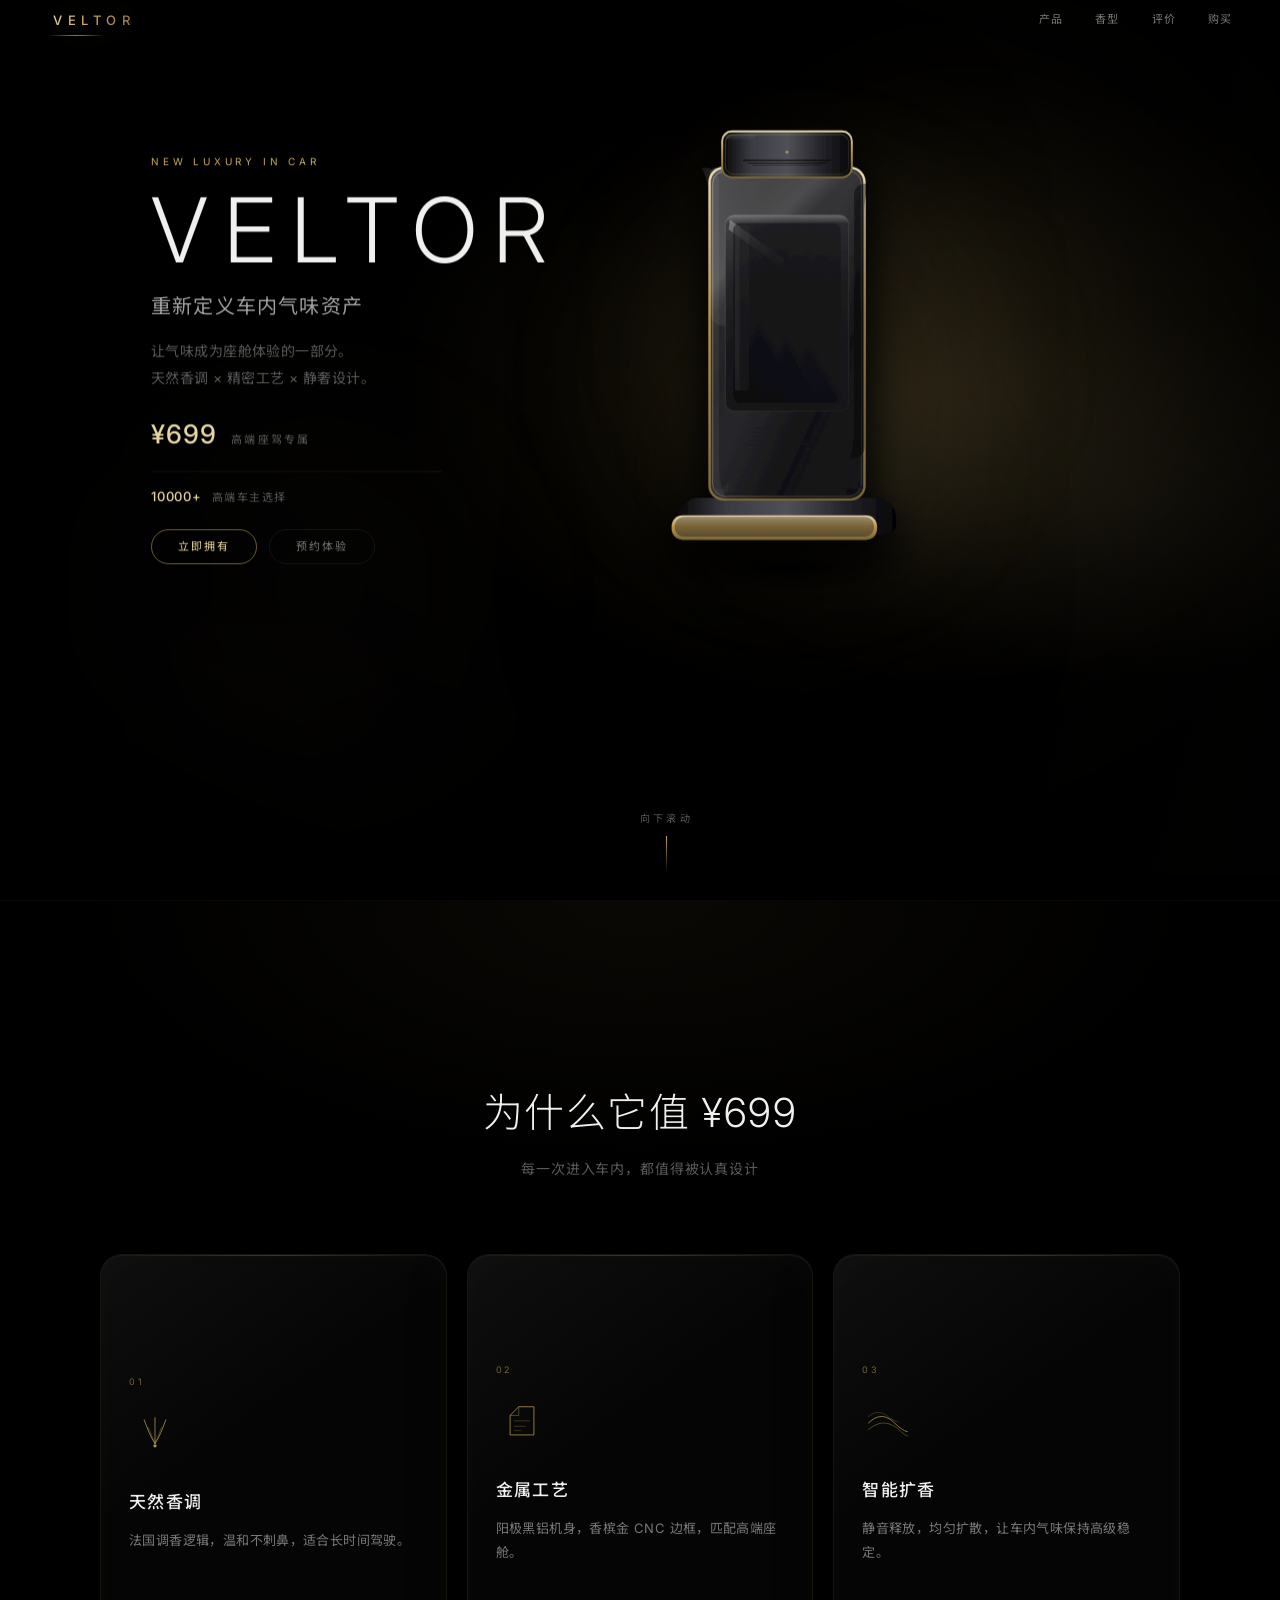
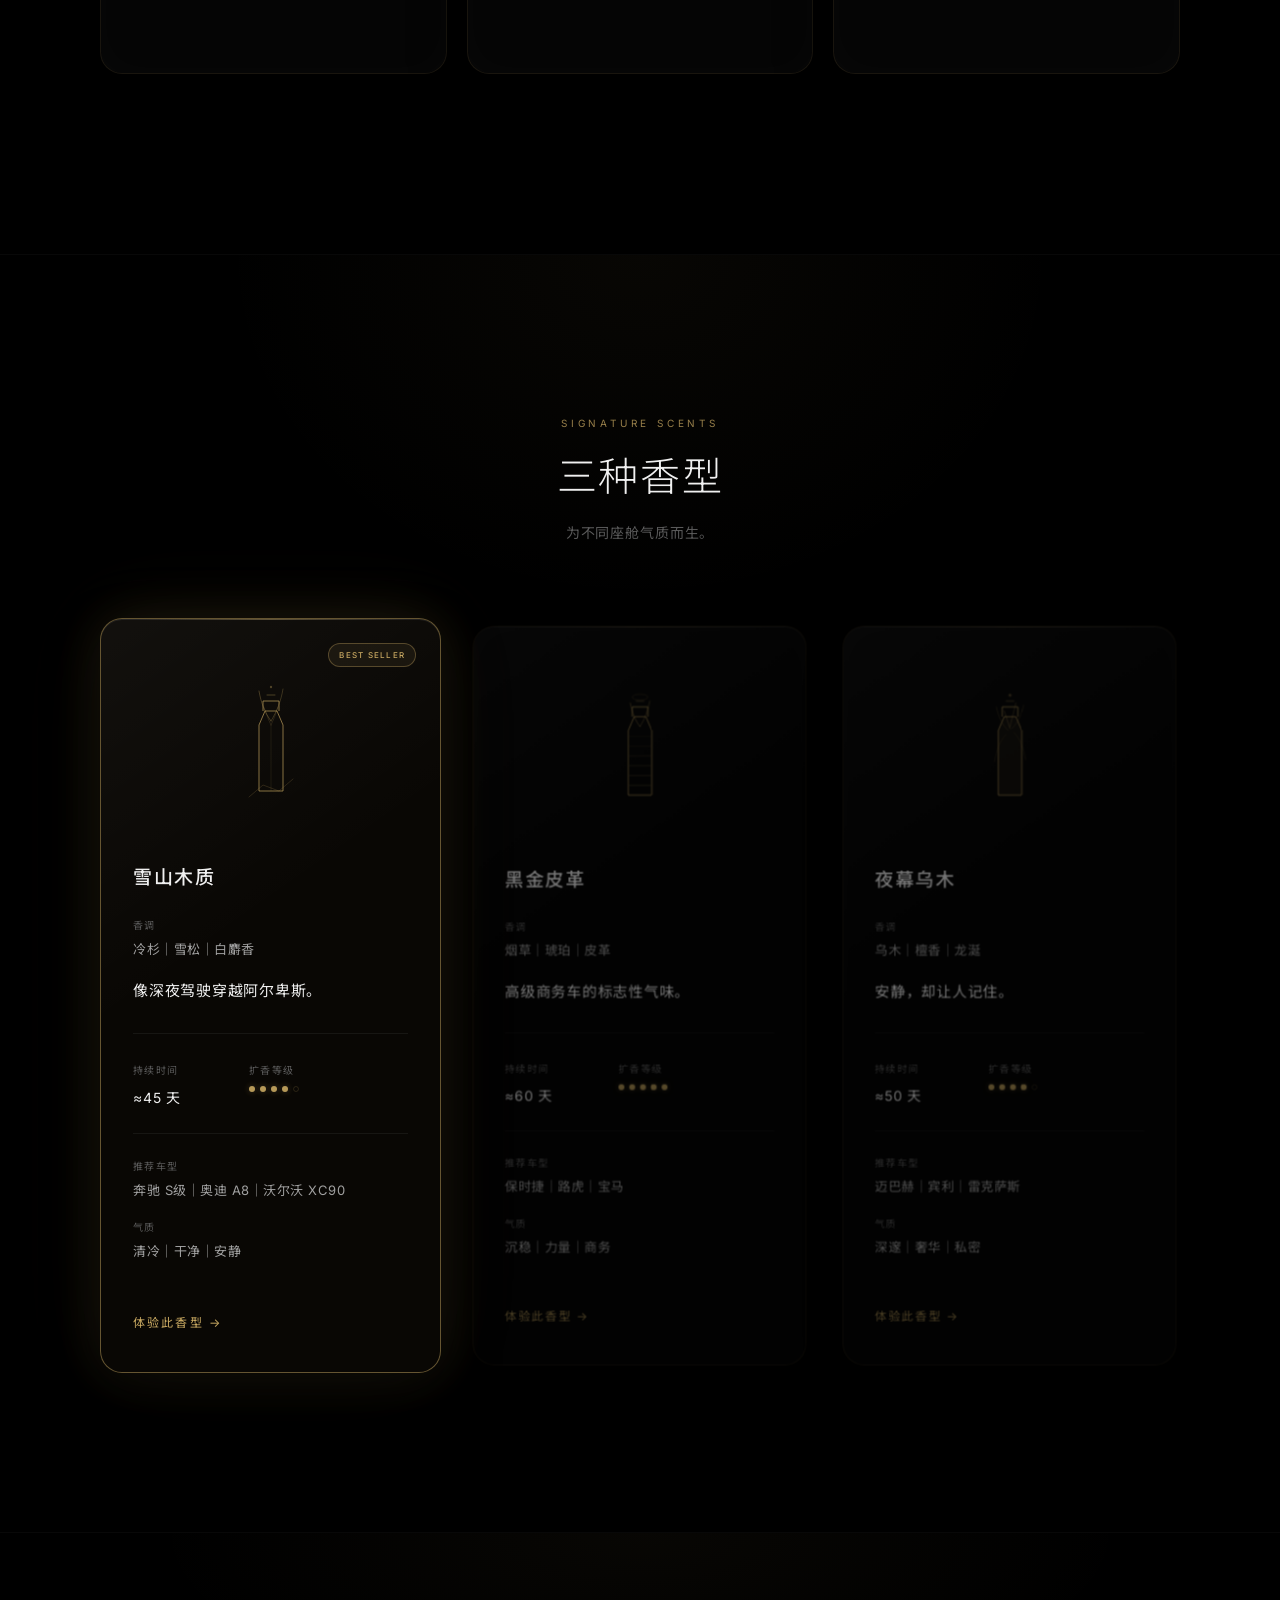
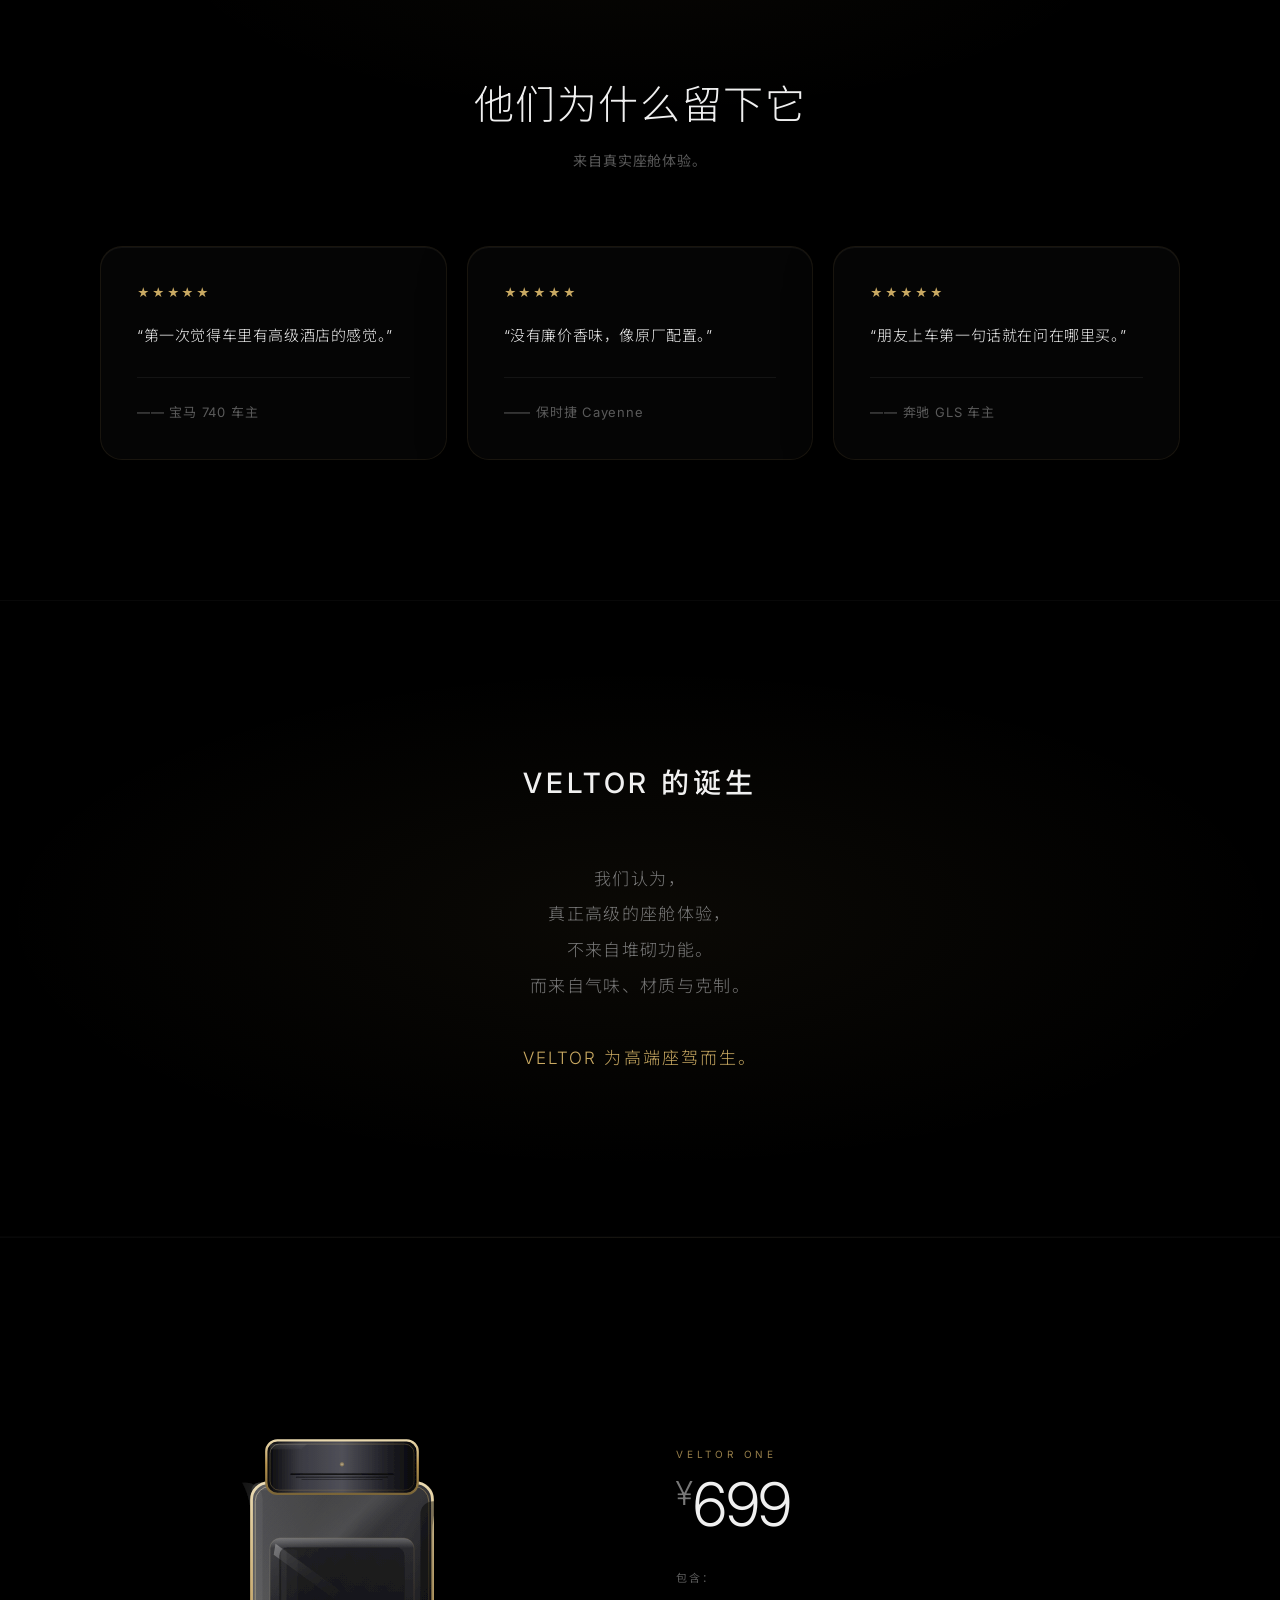
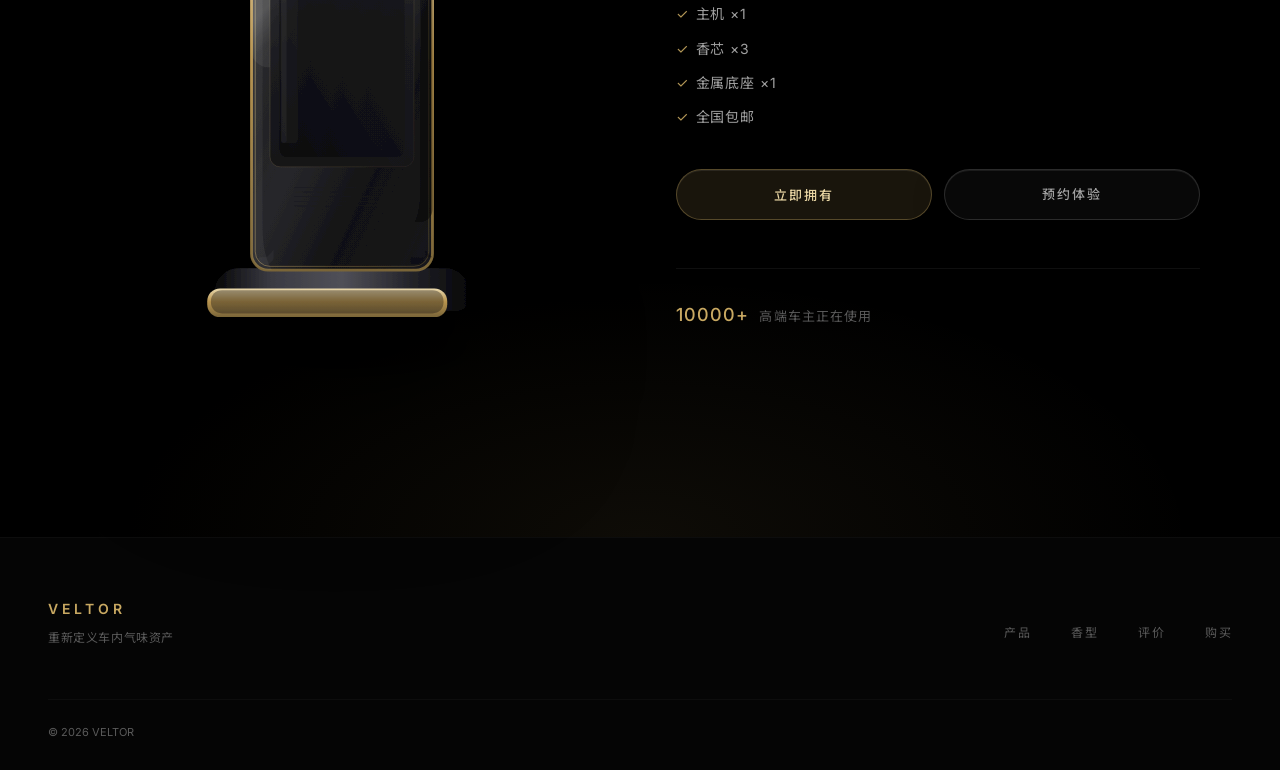
==== index.html @ b8acb6ce "Add closing purchase loop with reviews, story, and final buy. Replace legacy sections with glass rev" ====
<!DOCTYPE html>
<html lang="zh-CN">
<head>
  <meta charset="UTF-8">
  <meta name="viewport" content="width=device-width, initial-scale=1.0">
  <script>
    (function (REPO) {
      var p = location.pathname;
      var base = (p === REPO || p.indexOf(REPO + '/') === 0)
        ? REPO + '/'
        : (p.indexOf('.') > -1 ? p.slice(0, p.lastIndexOf('/') + 1) : (p.endsWith('/') ? p : p + '/'));
      var el = document.createElement('base');
      el.href = base;
      document.head.insertBefore(el, document.head.firstChild);
      window.VELTOR_BASE = base;
      window.veltorPage = function (path) { return base + String(path).replace(/^\//, ''); };
    })('/veltor-site');
  </script>
  <meta name="description" content="VELTOR 车载香薰 — 699元奢品级座舱香氛。">
  <title>VELTOR · 车载香薰</title>
  <link rel="preconnect" href="https://fonts.googleapis.com">
  <link rel="preconnect" href="https://fonts.gstatic.com" crossorigin>
  <link href="https://fonts.googleapis.com/css2?family=Inter:wght@300;400;500;600;700&family=Noto+Sans+SC:wght@300;400;500;700&display=swap" rel="stylesheet">
  <link rel="stylesheet" href="style.css">
</head>
<body>
  <header class="nav" id="nav">
    <div class="nav__inner">
      <a href="#" class="nav__logo">VELTOR</a>
      <nav class="nav__links">
        <a href="#buy">产品</a>
        <a href="#details">香型</a>
        <a href="#reviews">评价</a>
        <a href="#buy">购买</a>
      </nav>
      <button class="nav__menu" id="menuBtn" aria-label="打开菜单">
        <span></span><span></span>
      </button>
    </div>
    <div class="nav__mobile" id="mobileMenu">
      <a href="#buy">产品</a>
      <a href="#details">香型</a>
      <a href="#reviews">评价</a>
      <a href="#buy">购买</a>
    </div>
  </header>

  <!-- 全屏 Banner -->
  <section class="hero hero--premium" id="hero">
    <div class="hero__bg" data-parallax="0.15">
      <div class="hero__gradient"></div>
      <div class="hero__spotlight hero__spotlight--1"></div>
      <div class="hero__spotlight hero__spotlight--2"></div>
      <div class="hero__spotlight hero__spotlight--3"></div>
      <div class="hero__lightstream" aria-hidden="true"></div>
      <div class="hero__vignette"></div>
    </div>
    <div class="hero__layout">
      <div class="hero__content" data-parallax="-0.08">
        <p class="hero__eyebrow">NEW LUXURY IN CAR</p>
        <h1 class="hero__title">
          <span class="hero__title-line">VELTOR</span>
        </h1>
        <p class="hero__value">重新定义车内气味资产</p>
        <p class="hero__intro">让气味成为座舱体验的一部分。<br>天然香调 × 精密工艺 × 静奢设计。</p>
        <div class="hero__anchor">
          <span class="hero__anchor-price">¥699</span>
          <span class="hero__anchor-note">高端座驾专属</span>
        </div>
        <p class="hero__trust">
          <span class="hero__trust-number">10000+</span>
          <span class="hero__trust-label">高端车主选择</span>
        </p>
        <div class="hero__cta">
          <a href="#buy" class="btn btn--hero-primary js-open-purchase">立即拥有</a>
          <a href="#reviews" class="btn btn--hero-secondary">预约体验</a>
        </div>
      </div>
      <div class="hero__visual">
        <div class="hero__visual-glow"></div>
        <div class="hero__product-wrap" data-parallax="0.18">
          <img
            class="hero__product-img"
            data-veltor-asset="assets/product-hero-render.svg"
            src="assets/product-hero-render.svg"
            alt="VELTOR 车载香薰"
            width="520"
            height="680"
          >
        </div>
      </div>
    </div>
    <a href="#features" class="hero__scroll" aria-label="向下滚动">
      <span class="hero__scroll-label">向下滚动</span>
      <span class="hero__scroll-line"></span>
    </a>
  </section>

  <!-- 第二屏 · 为什么值 ¥699 -->
  <section class="screen screen--value" id="features">
    <div class="screen__inner">
      <header class="screen__head reveal">
        <h2 class="screen__title">为什么它值 ¥699</h2>
        <p class="screen__lead">每一次进入车内，都值得被认真设计</p>
      </header>
      <div class="screen__grid screen__grid--3">
        <article class="value-card reveal" data-delay="0">
          <div class="value-card__body">
            <span class="value-card__index">01</span>
            <div class="value-card__icon" aria-hidden="true">
              <svg viewBox="0 0 48 48" fill="none" xmlns="http://www.w3.org/2000/svg">
                <circle cx="24" cy="34" r="1.5" fill="currentColor"/>
                <path d="M24 32C20 26 17 18 14 10" stroke="currentColor" stroke-width="0.75" stroke-linecap="round"/>
                <path d="M24 32V8" stroke="currentColor" stroke-width="0.75" stroke-linecap="round"/>
                <path d="M24 32C28 26 31 18 34 10" stroke="currentColor" stroke-width="0.75" stroke-linecap="round"/>
                <path d="M24 32C22 27 20 22 18 17" stroke="currentColor" stroke-width="0.75" stroke-linecap="round" opacity="0.45"/>
                <path d="M24 32C26 27 28 22 30 17" stroke="currentColor" stroke-width="0.75" stroke-linecap="round" opacity="0.45"/>
              </svg>
            </div>
            <h3 class="value-card__title">天然香调</h3>
            <p class="value-card__desc">法国调香逻辑，温和不刺鼻，适合长时间驾驶。</p>
          </div>
        </article>
        <article class="value-card reveal" data-delay="1">
          <div class="value-card__body">
            <span class="value-card__index">02</span>
            <div class="value-card__icon" aria-hidden="true">
              <svg viewBox="0 0 48 48" fill="none" xmlns="http://www.w3.org/2000/svg">
                <path d="M13 35V17L21 9H35V35H13Z" stroke="currentColor" stroke-width="0.75" stroke-linejoin="round"/>
                <path d="M13 17H21V9" stroke="currentColor" stroke-width="0.75" stroke-linejoin="round" opacity="0.55"/>
                <path d="M17 22H31" stroke="currentColor" stroke-width="0.75" stroke-linecap="round" opacity="0.4"/>
                <path d="M17 27H27" stroke="currentColor" stroke-width="0.75" stroke-linecap="round" opacity="0.4"/>
                <path d="M17 31H23" stroke="currentColor" stroke-width="0.75" stroke-linecap="round" opacity="0.35"/>
              </svg>
            </div>
            <h3 class="value-card__title">金属工艺</h3>
            <p class="value-card__desc">阳极黑铝机身，香槟金 CNC 边框，匹配高端座舱。</p>
          </div>
        </article>
        <article class="value-card reveal" data-delay="2">
          <div class="value-card__body">
            <span class="value-card__index">03</span>
            <div class="value-card__icon" aria-hidden="true">
              <svg viewBox="0 0 48 48" fill="none" xmlns="http://www.w3.org/2000/svg">
                <path d="M6 24C14 16 22 16 30 24C38 32 42 32 42 32" stroke="currentColor" stroke-width="0.75" stroke-linecap="round"/>
                <path d="M6 30C16 22 24 22 34 30C40 36 42 36 42 36" stroke="currentColor" stroke-width="0.75" stroke-linecap="round" opacity="0.55"/>
                <path d="M6 18C12 13 18 13 24 18C30 23 34 23 34 23" stroke="currentColor" stroke-width="0.75" stroke-linecap="round" opacity="0.35"/>
              </svg>
            </div>
            <h3 class="value-card__title">智能扩香</h3>
            <p class="value-card__desc">静音释放，均匀扩散，让车内气味保持高级稳定。</p>
          </div>
        </article>
      </div>
    </div>
  </section>

  <!-- 第三屏 · 三种香型 -->
  <section class="screen screen--scents" id="details">
    <div class="screen__inner">
      <header class="screen__head reveal">
        <p class="screen__eyebrow">SIGNATURE SCENTS</p>
        <h2 class="screen__title">三种香型</h2>
        <p class="screen__lead">为不同座舱气质而生。</p>
      </header>
      <div class="screen__grid screen__grid--3" id="detailScents">
        <article class="scent-card active reveal" data-scent="fir" data-delay="0" tabindex="0" role="button" aria-pressed="true">
          <span class="scent-card__badge">BEST SELLER</span>
          <div class="scent-card__visual" aria-hidden="true">
            <svg viewBox="0 0 120 140" fill="none" xmlns="http://www.w3.org/2000/svg">
              <path d="M48 118V52L54 38H66L72 52V118H48Z" stroke="currentColor" stroke-width="0.75" stroke-linejoin="round"/>
              <path d="M52 38V28H68V38" stroke="currentColor" stroke-width="0.75" stroke-linejoin="round"/>
              <path d="M56 22H64" stroke="currentColor" stroke-width="0.75" stroke-linecap="round" opacity="0.5"/>
              <path d="M60 52V118" stroke="currentColor" stroke-width="0.5" opacity="0.25"/>
              <path d="M60 48C54 40 50 30 48 18" stroke="currentColor" stroke-width="0.65" stroke-linecap="round" opacity="0.55"/>
              <path d="M60 48C66 38 70 28 72 16" stroke="currentColor" stroke-width="0.65" stroke-linecap="round" opacity="0.45"/>
              <path d="M60 52C57 46 55 40 53 34" stroke="currentColor" stroke-width="0.5" stroke-linecap="round" opacity="0.35"/>
              <path d="M60 52C63 46 65 40 67 34" stroke="currentColor" stroke-width="0.5" stroke-linecap="round" opacity="0.35"/>
              <circle cx="60" cy="14" r="1.2" fill="currentColor" opacity="0.4"/>
              <path d="M38 124L52 112L68 118L82 106" stroke="currentColor" stroke-width="0.6" stroke-linecap="round" stroke-linejoin="round" opacity="0.35"/>
            </svg>
          </div>
          <div class="scent-card__body">
            <h3 class="scent-card__name">雪山木质</h3>
            <div class="scent-card__field">
              <span class="scent-card__label">香调</span>
              <p class="scent-card__value">冷杉｜雪松｜白麝香</p>
            </div>
            <p class="scent-card__mood">像深夜驾驶穿越阿尔卑斯。</p>
            <div class="scent-card__stats">
              <div class="scent-card__stat">
                <span class="scent-card__label">持续时间</span>
                <span class="scent-card__value">≈45 天</span>
              </div>
              <div class="scent-card__stat">
                <span class="scent-card__label">扩香等级</span>
                <span class="scent-card__level" aria-label="扩香等级 4/5">
                  <span class="is-on"></span><span class="is-on"></span><span class="is-on"></span><span class="is-on"></span><span class="is-off"></span>
                </span>
              </div>
            </div>
            <div class="scent-card__field">
              <span class="scent-card__label">推荐车型</span>
              <p class="scent-card__value">奔驰 S级｜奥迪 A8｜沃尔沃 XC90</p>
            </div>
            <div class="scent-card__field">
              <span class="scent-card__label">气质</span>
              <p class="scent-card__value">清冷｜干净｜安静</p>
            </div>
            <span class="scent-card__cta">体验此香型 →</span>
          </div>
        </article>
        <article class="scent-card reveal" data-scent="cedar" data-delay="1" tabindex="0" role="button" aria-pressed="false">
          <div class="scent-card__visual" aria-hidden="true">
            <svg viewBox="0 0 120 140" fill="none" xmlns="http://www.w3.org/2000/svg">
              <path d="M48 118V52L54 38H66L72 52V118H48Z" stroke="currentColor" stroke-width="0.75" stroke-linejoin="round"/>
              <path d="M52 38V28H68V38" stroke="currentColor" stroke-width="0.75" stroke-linejoin="round"/>
              <path d="M56 22H64" stroke="currentColor" stroke-width="0.75" stroke-linecap="round" opacity="0.5"/>
              <path d="M49 58H71" stroke="currentColor" stroke-width="0.5" opacity="0.22"/>
              <path d="M49 68H71" stroke="currentColor" stroke-width="0.5" opacity="0.28"/>
              <path d="M49 78H71" stroke="currentColor" stroke-width="0.5" opacity="0.34"/>
              <path d="M49 88H71" stroke="currentColor" stroke-width="0.5" opacity="0.4"/>
              <path d="M49 98H71" stroke="currentColor" stroke-width="0.5" opacity="0.46"/>
              <path d="M49 108H71" stroke="currentColor" stroke-width="0.5" opacity="0.52"/>
              <path d="M60 48C55 42 52 34 50 24" stroke="currentColor" stroke-width="0.7" stroke-linecap="round" opacity="0.6"/>
              <path d="M60 48C65 40 68 32 70 22" stroke="currentColor" stroke-width="0.7" stroke-linecap="round" opacity="0.5"/>
              <ellipse cx="60" cy="18" rx="8" ry="3" stroke="currentColor" stroke-width="0.5" opacity="0.35"/>
            </svg>
          </div>
          <div class="scent-card__body">
            <h3 class="scent-card__name">黑金皮革</h3>
            <div class="scent-card__field">
              <span class="scent-card__label">香调</span>
              <p class="scent-card__value">烟草｜琥珀｜皮革</p>
            </div>
            <p class="scent-card__mood">高级商务车的标志性气味。</p>
            <div class="scent-card__stats">
              <div class="scent-card__stat">
                <span class="scent-card__label">持续时间</span>
                <span class="scent-card__value">≈60 天</span>
              </div>
              <div class="scent-card__stat">
                <span class="scent-card__label">扩香等级</span>
                <span class="scent-card__level" aria-label="扩香等级 5/5">
                  <span class="is-on"></span><span class="is-on"></span><span class="is-on"></span><span class="is-on"></span><span class="is-on"></span>
                </span>
              </div>
            </div>
            <div class="scent-card__field">
              <span class="scent-card__label">推荐车型</span>
              <p class="scent-card__value">保时捷｜路虎｜宝马</p>
            </div>
            <div class="scent-card__field">
              <span class="scent-card__label">气质</span>
              <p class="scent-card__value">沉稳｜力量｜商务</p>
            </div>
            <span class="scent-card__cta">体验此香型 →</span>
          </div>
        </article>
        <article class="scent-card reveal" data-scent="ebony" data-delay="2" tabindex="0" role="button" aria-pressed="false">
          <div class="scent-card__visual" aria-hidden="true">
            <svg viewBox="0 0 120 140" fill="none" xmlns="http://www.w3.org/2000/svg">
              <path d="M48 118V52L54 38H66L72 52V118H48Z" fill="currentColor" fill-opacity="0.08" stroke="currentColor" stroke-width="0.75" stroke-linejoin="round"/>
              <path d="M52 38V28H68V38" stroke="currentColor" stroke-width="0.75" stroke-linejoin="round"/>
              <path d="M56 22H64" stroke="currentColor" stroke-width="0.75" stroke-linecap="round" opacity="0.5"/>
              <path d="M60 50C58 44 56 38 54 32" stroke="currentColor" stroke-width="0.65" stroke-linecap="round" opacity="0.5"/>
              <path d="M60 48C62 40 64 32 66 24" stroke="currentColor" stroke-width="0.65" stroke-linecap="round" opacity="0.45"/>
              <path d="M58 52C52 46 48 38 46 28" stroke="currentColor" stroke-width="0.55" stroke-linecap="round" opacity="0.35"/>
              <path d="M62 50C68 44 72 36 74 26" stroke="currentColor" stroke-width="0.55" stroke-linecap="round" opacity="0.35"/>
              <path d="M56 56C50 62 46 72 44 84" stroke="currentColor" stroke-width="0.5" stroke-linecap="round" opacity="0.3"/>
              <path d="M64 54C70 60 74 70 76 82" stroke="currentColor" stroke-width="0.5" stroke-linecap="round" opacity="0.3"/>
              <circle cx="60" cy="16" r="1.5" fill="currentColor" opacity="0.45"/>
            </svg>
          </div>
          <div class="scent-card__body">
            <h3 class="scent-card__name">夜幕乌木</h3>
            <div class="scent-card__field">
              <span class="scent-card__label">香调</span>
              <p class="scent-card__value">乌木｜檀香｜龙涎</p>
            </div>
            <p class="scent-card__mood">安静，却让人记住。</p>
            <div class="scent-card__stats">
              <div class="scent-card__stat">
                <span class="scent-card__label">持续时间</span>
                <span class="scent-card__value">≈50 天</span>
              </div>
              <div class="scent-card__stat">
                <span class="scent-card__label">扩香等级</span>
                <span class="scent-card__level" aria-label="扩香等级 4/5">
                  <span class="is-on"></span><span class="is-on"></span><span class="is-on"></span><span class="is-on"></span><span class="is-off"></span>
                </span>
              </div>
            </div>
            <div class="scent-card__field">
              <span class="scent-card__label">推荐车型</span>
              <p class="scent-card__value">迈巴赫｜宾利｜雷克萨斯</p>
            </div>
            <div class="scent-card__field">
              <span class="scent-card__label">气质</span>
              <p class="scent-card__value">深邃｜奢华｜私密</p>
            </div>
            <span class="scent-card__cta">体验此香型 →</span>
          </div>
        </article>
      </div>
    </div>
  </section>

  <!-- SECTION 4 · 用户评价 -->
  <section class="screen screen--reviews" id="reviews">
    <div class="screen__inner">
      <header class="screen__head reveal">
        <h2 class="screen__title">他们为什么留下它</h2>
        <p class="screen__lead">来自真实座舱体验。</p>
      </header>
      <div class="screen__grid screen__grid--3">
        <article class="review-card reveal" data-delay="0">
          <div class="review-card__stars" aria-label="5 星评价">★★★★★</div>
          <blockquote class="review-card__quote">“第一次觉得车里有高级酒店的感觉。”</blockquote>
          <footer class="review-card__author">—— 宝马 740 车主</footer>
        </article>
        <article class="review-card reveal" data-delay="1">
          <div class="review-card__stars" aria-label="5 星评价">★★★★★</div>
          <blockquote class="review-card__quote">“没有廉价香味，像原厂配置。”</blockquote>
          <footer class="review-card__author">—— 保时捷 Cayenne</footer>
        </article>
        <article class="review-card reveal" data-delay="2">
          <div class="review-card__stars" aria-label="5 星评价">★★★★★</div>
          <blockquote class="review-card__quote">“朋友上车第一句话就在问在哪里买。”</blockquote>
          <footer class="review-card__author">—— 奔驰 GLS 车主</footer>
        </article>
      </div>
    </div>
  </section>

  <!-- SECTION 5 · 品牌故事 -->
  <section class="screen screen--story" id="story">
    <div class="screen__inner story__inner reveal">
      <h2 class="story__title">VELTOR 的诞生</h2>
      <div class="story__body">
        <p>我们认为，</p>
        <p>真正高级的座舱体验，</p>
        <p>不来自堆砌功能。</p>
        <p>而来自气味、材质与克制。</p>
        <p class="story__closing">VELTOR 为高端座驾而生。</p>
      </div>
    </div>
  </section>

  <!-- SECTION 6 · 最终购买区 -->
  <section class="screen screen--final-buy" id="buy">
    <div class="screen__inner final-buy__inner reveal">
      <div class="final-buy__visual">
        <img
          class="final-buy__img"
          data-veltor-asset="assets/product-hero-render.svg"
          src="assets/product-hero-render.svg"
          alt="VELTOR 车载香薰"
          width="480"
          height="624"
        >
      </div>
      <div class="final-buy__content">
        <p class="screen__eyebrow">VELTOR ONE</p>
        <p class="final-buy__price"><small>¥</small>699</p>
        <p class="final-buy__includes-label">包含：</p>
        <ul class="final-buy__includes">
          <li>主机 ×1</li>
          <li>香芯 ×3</li>
          <li>金属底座 ×1</li>
          <li>全国包邮</li>
        </ul>
        <div class="final-buy__actions">
          <button class="btn btn--glass btn--glass-gold js-open-purchase" id="buyNowBtn" type="button">立即拥有</button>
          <a class="btn btn--glass btn--glass-outline" href="#reviews">预约体验</a>
        </div>
        <p class="final-buy__social">
          <span class="final-buy__social-number">10000+</span>
          <span class="final-buy__social-text">高端车主正在使用</span>
        </p>
      </div>
    </div>
  </section>

  <aside class="sticky-bar" id="stickyBar" aria-hidden="true">
    <div class="sticky-bar__inner">
      <div class="sticky-bar__info">
        <span class="sticky-bar__name">VELTOR 车载香薰</span>
        <span class="sticky-bar__price">¥699</span>
      </div>
      <button type="button" class="btn btn--glass btn--glass-gold sticky-bar__btn js-open-purchase">立即购买</button>
    </div>
  </aside>

  <footer class="footer">
    <div class="footer__inner footer__inner--closing">
      <div class="footer__brand">
        <span class="footer__logo">VELTOR</span>
        <p class="footer__tagline">重新定义车内气味资产</p>
      </div>
      <nav class="footer__nav" aria-label="页脚导航">
        <a href="#buy">产品</a>
        <a href="#details">香型</a>
        <a href="#reviews">评价</a>
        <a href="#buy">购买</a>
      </nav>
    </div>
    <div class="footer__bottom">
      <p>&copy; 2026 VELTOR</p>
    </div>
  </footer>
  <!-- 购买弹窗 -->
  <div class="purchase-modal" id="purchaseModal" aria-hidden="true">
    <div class="purchase-modal__backdrop"></div>
    <div class="purchase-modal__content">
      <button class="purchase-modal__close" id="purchaseClose" aria-label="关闭" type="button">&times;</button>
      <h3 class="purchase-modal__title">VELTOR 车载香薰</h3>
      <p class="purchase-modal__price">¥699</p>
      <div class="purchase-modal__field">
        <span class="purchase-modal__label">香型选择</span>
        <div class="purchase-modal__scents">
          <button class="purchase-scent active" data-scent="fir" type="button">雪山木质</button>
          <button class="purchase-scent" data-scent="cedar" type="button">黑金皮革</button>
          <button class="purchase-scent" data-scent="ebony" type="button">夜幕乌木</button>
        </div>
      </div>
      <div class="purchase-modal__field">
        <span class="purchase-modal__label">数量</span>
        <div class="qty-control">
          <button class="qty-control__btn" id="qtyMinus" type="button" aria-label="减少">−</button>
          <span class="qty-control__value" id="qtyValue">1</span>
          <button class="qty-control__btn" id="qtyPlus" type="button" aria-label="增加">+</button>
        </div>
      </div>
      <button class="btn btn--glass btn--glass-gold purchase-modal__submit" id="purchaseAddCart" type="button">加入购物车</button>
    </div>
  </div>

  <!-- 购物车浮层 -->
  <div class="cart-drawer" id="cartDrawer" aria-hidden="true">
    <div class="cart-drawer__backdrop" id="cartDrawerBackdrop"></div>
    <div class="cart-drawer__panel">
      <button class="cart-drawer__close" id="cartDrawerClose" aria-label="关闭" type="button">&times;</button>
      <div class="cart-drawer__icon">✓</div>
      <h3 class="cart-drawer__title">已加入购物车</h3>
      <div class="cart-drawer__item">
        <div class="cart-drawer__row">
          <span class="cart-drawer__label">商品</span>
          <span class="cart-drawer__value" id="cartDrawerName">VELTOR 车载香薰</span>
        </div>
        <div class="cart-drawer__row">
          <span class="cart-drawer__label">香型</span>
          <span class="cart-drawer__value" id="cartDrawerScent">雪山木质</span>
        </div>
        <div class="cart-drawer__row">
          <span class="cart-drawer__label">数量</span>
          <span class="cart-drawer__value" id="cartDrawerQty">1</span>
        </div>
        <div class="cart-drawer__row cart-drawer__row--total">
          <span class="cart-drawer__label">总价</span>
          <span class="cart-drawer__total" id="cartDrawerTotal">¥699</span>
        </div>
      </div>
      <button class="btn btn--glass btn--glass-gold cart-drawer__checkout" id="cartCheckoutBtn" type="button">去结算</button>
    </div>
  </div>

  <script src="cart.js"></script>
  <script src="script.js"></script>
</body>
</html>
---- style.css ----
/* VELTOR — Premium Black & Gold */

:root {
  --black: #050505;
  --black-soft: #0a0a0a;
  --black-card: #111111;
  --gray-700: #2a2a2a;
  --gray-500: #5a5a5a;
  --gray-400: #787878;
  --gray-300: #a0a0a0;
  --gold: #c9a962;
  --gold-light: #e8d5a3;
  --gold-dark: #8a7340;
  --gold-glow: rgba(201, 169, 98, 0.2);
  --gold-glow-strong: rgba(201, 169, 98, 0.35);
  --white: #f0f0f0;
  --glass-bg: rgba(255, 255, 255, 0.06);
  --glass-border: rgba(255, 255, 255, 0.12);
  --glass-blur: 20px;
  --font-sans: 'Inter', 'Noto Sans SC', -apple-system, BlinkMacSystemFont, sans-serif;
  --ease-out: cubic-bezier(0.16, 1, 0.3, 1);
  --nav-height: 40px;
  --hero-product-scale: 1.3;
}

*, *::before, *::after { margin: 0; padding: 0; box-sizing: border-box; }

html {
  scroll-behavior: smooth;
  overflow-x: hidden;
}

body {
  font-family: var(--font-sans);
  background: var(--black);
  color: var(--white);
  line-height: 1.6;
  overflow-x: hidden;
  -webkit-font-smoothing: antialiased;
}

a { color: inherit; text-decoration: none; }
img { max-width: 100%; height: auto; display: block; }

/* ---- Nav ---- */
.nav {
  position: fixed;
  top: 0; left: 0; right: 0;
  z-index: 1000;
  height: var(--nav-height);
  transition: background 0.5s var(--ease-out), backdrop-filter 0.5s;
}

.nav--scrolled {
  background: rgba(5, 5, 5, 0.65);
  backdrop-filter: blur(var(--glass-blur)) saturate(180%);
  -webkit-backdrop-filter: blur(var(--glass-blur)) saturate(180%);
  border-bottom: 1px solid rgba(255, 255, 255, 0.04);
}

.nav__inner {
  max-width: 1280px;
  margin: 0 auto;
  padding: 0 clamp(20px, 4vw, 48px);
  height: 100%;
  display: flex;
  align-items: center;
  justify-content: space-between;
}

.nav__logo {
  position: relative;
  font-size: 0.8125rem;
  font-weight: 500;
  letter-spacing: 0.42em;
  text-indent: 0.42em;
  text-transform: uppercase;
  background: linear-gradient(
    105deg,
    var(--gold-light) 0%,
    var(--gold) 42%,
    var(--gold-dark) 100%
  );
  -webkit-background-clip: text;
  -webkit-text-fill-color: transparent;
  background-clip: text;
  filter: drop-shadow(0 0 20px rgba(201, 169, 98, 0.15));
  transition: filter 0.4s var(--ease-out), letter-spacing 0.4s var(--ease-out);
}

.nav__logo::after {
  content: '';
  position: absolute;
  left: 0;
  bottom: -6px;
  width: 100%;
  height: 1px;
  background: linear-gradient(
    90deg,
    transparent 0%,
    var(--gold) 35%,
    var(--gold-light) 50%,
    var(--gold) 65%,
    transparent 100%
  );
  opacity: 0.55;
  transform: scaleX(0.65);
  transform-origin: left center;
  transition: transform 0.45s var(--ease-out), opacity 0.45s;
}

.nav__logo:hover {
  filter: drop-shadow(0 0 28px rgba(201, 169, 98, 0.35));
  letter-spacing: 0.46em;
}

.nav__logo:hover::after {
  opacity: 1;
  transform: scaleX(1);
}

.nav__links { display: flex; gap: 32px; }

.nav__links a {
  font-size: 0.6875rem;
  color: var(--gray-400);
  letter-spacing: 0.1em;
  transition: color 0.3s;
}

.nav__links a:hover { color: var(--gold); }

.nav__cta {
  padding: 8px 22px !important;
  font-size: 0.6875rem !important;
  letter-spacing: 0.1em !important;
}

.nav__cta-mobile {
  color: var(--gold-light) !important;
  font-weight: 500;
  padding-top: 12px;
  border-top: 1px solid rgba(255, 255, 255, 0.06);
}

.nav__menu {
  display: none;
  flex-direction: column;
  gap: 6px;
  background: none;
  border: none;
  cursor: pointer;
  padding: 4px;
}

.nav__menu span {
  display: block;
  width: 20px;
  height: 1px;
  background: var(--white);
  transition: transform 0.3s;
}

.nav__menu.active span:first-child { transform: translateY(3.5px) rotate(45deg); }
.nav__menu.active span:last-child { transform: translateY(-3.5px) rotate(-45deg); }

.nav__mobile {
  display: none;
  position: fixed;
  top: var(--nav-height);
  left: 0; right: 0;
  background: rgba(5, 5, 5, 0.92);
  backdrop-filter: blur(24px);
  padding: 28px;
  flex-direction: column;
  gap: 20px;
  border-bottom: 1px solid var(--glass-border);
}

.nav__mobile.open { display: flex; }
.nav__mobile a { font-size: 1rem; color: var(--gray-300); }

/* ---- Glass Buttons ---- */
.btn {
  display: inline-flex;
  align-items: center;
  justify-content: center;
  gap: 8px;
  padding: 14px 40px;
  font-size: 0.8125rem;
  font-weight: 500;
  letter-spacing: 0.14em;
  border-radius: 980px;
  border: none;
  cursor: pointer;
  transition: all 0.45s var(--ease-out);
  font-family: inherit;
}

.btn--glass {
  background: var(--glass-bg);
  backdrop-filter: blur(var(--glass-blur)) saturate(160%);
  -webkit-backdrop-filter: blur(var(--glass-blur)) saturate(160%);
  border: 1px solid var(--glass-border);
  color: var(--white);
  box-shadow:
    inset 0 1px 0 rgba(255, 255, 255, 0.08),
    0 8px 32px rgba(0, 0, 0, 0.25);
}

.btn--glass:hover {
  background: rgba(255, 255, 255, 0.1);
  border-color: rgba(255, 255, 255, 0.28);
  transform: translateY(-2px);
  box-shadow:
    inset 0 1px 0 rgba(255, 255, 255, 0.14),
    0 0 0 1px rgba(255, 255, 255, 0.06),
    0 0 24px rgba(255, 255, 255, 0.12),
    0 0 48px rgba(255, 255, 255, 0.06),
    0 16px 48px rgba(0, 0, 0, 0.35);
}

.btn--glass-gold {
  background: rgba(201, 169, 98, 0.12);
  border-color: rgba(201, 169, 98, 0.35);
  color: var(--gold-light);
}

.btn--glass-gold:hover {
  background: rgba(201, 169, 98, 0.22);
  border-color: rgba(201, 169, 98, 0.6);
  transform: translateY(-2px);
  box-shadow:
    inset 0 1px 0 rgba(232, 213, 163, 0.2),
    0 0 0 1px rgba(201, 169, 98, 0.15),
    0 0 28px rgba(201, 169, 98, 0.35),
    0 0 56px rgba(201, 169, 98, 0.18),
    0 16px 48px rgba(0, 0, 0, 0.3);
}

/* ---- Hero · 100vh ---- */
.hero {
  position: relative;
  height: 100vh;
  height: 100dvh;
  max-height: 100vh;
  max-height: 100dvh;
  overflow: hidden;
  display: flex;
  align-items: center;
  justify-content: center;
}

.hero__bg {
  position: absolute;
  inset: 0;
  z-index: 0;
  will-change: transform;
}

.hero__gradient {
  position: absolute;
  inset: 0;
  background:
    radial-gradient(ellipse 90% 70% at 70% 45%, rgba(201, 169, 98, 0.09) 0%, transparent 55%),
    radial-gradient(ellipse 50% 40% at 15% 70%, rgba(201, 169, 98, 0.04) 0%, transparent 50%),
    var(--black);
}

.hero__spotlight {
  position: absolute;
  border-radius: 50%;
  filter: blur(90px);
  pointer-events: none;
}

.hero__spotlight--1 {
  width: 55vw; height: 55vw;
  max-width: 640px; max-height: 640px;
  top: 5%; right: 0;
  background: radial-gradient(circle, rgba(201, 169, 98, 0.14) 0%, transparent 70%);
}

.hero__spotlight--2 {
  width: 35vw; height: 35vw;
  bottom: -5%; left: 10%;
  background: radial-gradient(circle, rgba(201, 169, 98, 0.06) 0%, transparent 70%);
}

.hero__vignette {
  position: absolute;
  inset: 0;
  background: radial-gradient(ellipse 85% 75% at 50% 50%, transparent 25%, var(--black) 100%);
  opacity: 0.75;
}

.hero__lines {
  position: absolute;
  inset: 0;
  background-image: linear-gradient(90deg, rgba(201, 169, 98, 0.015) 1px, transparent 1px);
  background-size: 100px 100px;
  mask-image: radial-gradient(ellipse 55% 55% at 65% 45%, black, transparent);
}

.hero__layout {
  position: relative;
  z-index: 2;
  width: 100%;
  max-width: 1280px;
  height: 100%;
  padding: var(--nav-height) clamp(24px, 5vw, 64px) 48px;
  display: grid;
  grid-template-columns: 0.85fr 1.15fr;
  gap: clamp(16px, 3vw, 48px);
  align-items: center;
}

.hero__content {
  display: flex;
  flex-direction: column;
  justify-content: center;
  padding-bottom: 8vh;
  will-change: transform;
}

.hero__tagline {
  font-size: 0.6875rem;
  letter-spacing: 0.35em;
  text-transform: uppercase;
  color: var(--gray-500);
  margin-bottom: 20px;
  opacity: 0;
  animation: fadeUp 1.2s var(--ease-out) 0.2s forwards;
}

.hero__title {
  font-size: clamp(3.5rem, 9vw, 6.5rem);
  font-weight: 700;
  line-height: 0.95;
  letter-spacing: -0.04em;
  margin-bottom: 16px;
}

.hero__value {
  font-size: clamp(1rem, 2.2vw, 1.25rem);
  font-weight: 400;
  color: var(--gray-300);
  letter-spacing: 0.06em;
  margin-bottom: 16px;
  opacity: 0;
  animation: fadeUp 1.2s var(--ease-out) 0.5s forwards;
}

.hero__intro {
  font-size: clamp(0.8125rem, 1.8vw, 0.9375rem);
  font-weight: 400;
  color: var(--gray-500);
  line-height: 1.75;
  max-width: 24em;
  margin-bottom: clamp(28px, 4vh, 40px);
  opacity: 0;
  animation: fadeUp 1.2s var(--ease-out) 0.65s forwards;
}

.hero__title-line {
  display: block;
  opacity: 0;
  animation: fadeUp 1.2s var(--ease-out) 0.3s forwards;
}

.hero__title-line--gold {
  background: linear-gradient(135deg, var(--gold-light), var(--gold), var(--gold-dark));
  -webkit-background-clip: text;
  -webkit-text-fill-color: transparent;
  background-clip: text;
}

.hero__cta {
  display: flex;
  flex-wrap: wrap;
  gap: 12px;
  opacity: 0;
  animation: fadeUp 1.2s var(--ease-out) 0.8s forwards;
}

.hero__visual {
  position: relative;
  display: flex;
  align-items: center;
  justify-content: center;
  height: 100%;
  will-change: transform;
}

.hero__visual-glow {
  position: absolute;
  width: 75%;
  height: 75%;
  background: radial-gradient(circle, var(--gold-glow-strong) 0%, transparent 65%);
  filter: blur(55px);
  animation: pulseGlow 6s ease-in-out infinite;
}

.hero__visual-ring {
  position: absolute;
  width: min(95%, 520px);
  aspect-ratio: 1;
  border: 1px solid rgba(201, 169, 98, 0.06);
  border-radius: 50%;
  animation: slowRotate 50s linear infinite;
}

.hero__product-wrap {
  position: relative;
  z-index: 1;
  animation: float 8s ease-in-out 2.2s infinite;
  will-change: transform;
}

.hero__product-img {
  width: min(100%, calc(420px * var(--hero-product-scale)));
  max-height: calc(100vh - var(--nav-height) - 80px);
  object-fit: contain;
  opacity: 0;
  animation: heroProductIn 1.4s var(--ease-out) 0.4s forwards;
  filter: drop-shadow(0 48px 96px rgba(0, 0, 0, 0.65));
  transform: scale(var(--scroll-scale, 1));
  transform-origin: center center;
  will-change: transform, opacity;
}

.hero__scroll {
  position: absolute;
  bottom: 28px;
  left: 50%;
  transform: translateX(-50%);
  z-index: 2;
  opacity: 0;
  animation: fadeUp 1s var(--ease-out) 1.2s forwards;
}

.hero__scroll-line {
  width: 1px;
  height: 40px;
  background: linear-gradient(180deg, var(--gold), transparent);
  animation: scrollPulse 2.5s ease-in-out infinite;
}

/* ---- Hero · Premium (Apple × B&O × Porsche) ---- */
.hero--premium {
  --hero-product-scale: 1.75;
  background: #000;
}

.hero--premium .hero__gradient {
  background:
    radial-gradient(ellipse 75% 65% at 72% 46%, rgba(201, 169, 98, 0.12) 0%, transparent 58%),
    radial-gradient(ellipse 50% 40% at 88% 58%, rgba(232, 213, 163, 0.06) 0%, transparent 52%),
    radial-gradient(ellipse 35% 30% at 20% 80%, rgba(201, 169, 98, 0.024) 0%, transparent 50%),
    #000;
}

.hero--premium .hero__spotlight--1 {
  width: 52vw;
  height: 52vw;
  max-width: 620px;
  max-height: 620px;
  top: 2%;
  right: 0;
  background: radial-gradient(circle, rgba(201, 169, 98, 0.132) 0%, transparent 68%);
}

.hero--premium .hero__spotlight--2 {
  width: 34vw;
  height: 34vw;
  bottom: 8%;
  left: 8%;
  background: radial-gradient(circle, rgba(201, 169, 98, 0.042) 0%, transparent 70%);
}

.hero--premium .hero__spotlight--3 {
  position: absolute;
  width: 22vw;
  height: 22vw;
  max-width: 280px;
  max-height: 280px;
  top: 40%;
  right: 24%;
  border-radius: 50%;
  filter: blur(60px);
  pointer-events: none;
  background: radial-gradient(circle, rgba(232, 213, 163, 0.096) 0%, transparent 70%);
}

.hero--premium .hero__lightstream {
  position: absolute;
  inset: 0;
  pointer-events: none;
  opacity: 0.35;
  background: linear-gradient(
    105deg,
    transparent 0%,
    transparent 38%,
    rgba(201, 169, 98, 0.03) 46%,
    rgba(232, 213, 163, 0.05) 50%,
    rgba(201, 169, 98, 0.03) 54%,
    transparent 62%,
    transparent 100%
  );
  background-size: 220% 100%;
  animation: heroLightStream 14s ease-in-out infinite;
}

.hero--premium .hero__vignette {
  opacity: 0.9;
  background: radial-gradient(ellipse 88% 78% at 50% 50%, transparent 18%, #000 100%);
}

.hero--premium .hero__layout {
  grid-template-columns: minmax(260px, 0.62fr) minmax(300px, 1.38fr);
  max-width: 1080px;
  align-items: center;
  padding-left: clamp(28px, 4vw, 56px);
  padding-right: clamp(28px, 4vw, 56px);
  padding-top: calc(var(--nav-height) - 16px);
  padding-bottom: 24px;
  transform: translateY(-80px);
}

.hero--premium .hero__content {
  padding-bottom: 0;
  max-width: 380px;
}

.hero--premium .hero__eyebrow {
  font-size: 0.625rem;
  letter-spacing: 0.38em;
  text-transform: uppercase;
  color: var(--gold);
  margin-bottom: 18px;
  opacity: 0;
  animation: fadeUp 1.2s var(--ease-out) 0.15s forwards;
}

.hero--premium .hero__title {
  font-size: clamp(3rem, 8vw, 5.6rem);
  font-weight: 300;
  letter-spacing: 0.18em;
  margin-bottom: 18px;
}

.hero--premium .hero__title-line {
  color: var(--white);
  background: none;
  -webkit-text-fill-color: currentColor;
  background-clip: unset;
}

.hero--premium .hero__value {
  font-size: clamp(1rem, 2.2vw, 1.25rem);
  font-weight: 400;
  color: var(--gray-300);
  letter-spacing: 0.06em;
  margin-bottom: 16px;
}

.hero--premium .hero__intro {
  font-size: clamp(0.8125rem, 1.6vw, 0.875rem);
  color: var(--gray-500);
  line-height: 1.9;
  max-width: 20em;
  letter-spacing: 0.03em;
  margin-bottom: 22px;
}

.hero--premium .hero__anchor {
  display: flex;
  align-items: baseline;
  gap: 14px;
  margin-bottom: 14px;
  padding-bottom: 16px;
  border-bottom: 1px solid rgba(201, 169, 98, 0.12);
  opacity: 0;
  animation: fadeUp 1.2s var(--ease-out) 0.72s forwards;
}

.hero--premium .hero__trust {
  display: flex;
  align-items: baseline;
  gap: 10px;
  margin: 0 0 22px;
  opacity: 0;
  animation: fadeUp 1.2s var(--ease-out) 0.78s forwards;
}

.hero--premium .hero__trust-number {
  font-size: 0.8125rem;
  font-weight: 500;
  color: var(--gold-light);
  letter-spacing: 0.06em;
}

.hero--premium .hero__trust-label {
  font-size: 0.6875rem;
  color: var(--gray-500);
  letter-spacing: 0.14em;
}

.hero--premium .hero__anchor-price {
  font-size: clamp(1.375rem, 3vw, 1.625rem);
  font-weight: 500;
  color: var(--gold-light);
  letter-spacing: 0.04em;
}

.hero--premium .hero__anchor-note {
  font-size: 0.6875rem;
  letter-spacing: 0.2em;
  color: var(--gray-500);
  text-transform: uppercase;
}

.hero--premium .hero__visual {
  justify-content: center;
  align-items: center;
}

.hero--premium .hero__visual-glow {
  width: 70%;
  height: 70%;
  background: radial-gradient(circle, rgba(201, 169, 98, 0.168) 0%, transparent 62%);
  filter: blur(55px);
}

.hero--premium .hero__product-img {
  height: 65vh;
  width: auto;
  max-height: 65vh;
  max-width: min(92%, calc(440px * var(--hero-product-scale)));
  filter:
    drop-shadow(0 8px 16px rgba(0, 0, 0, 0.55))
    drop-shadow(0 48px 80px rgba(0, 0, 0, 0.65));
}

.hero--premium .hero__cta {
  gap: 12px;
}

.hero--premium .btn--hero-primary,
.hero--premium .btn--hero-secondary {
  padding: 9px 26px;
  font-size: 0.6875rem;
  font-weight: 400;
  letter-spacing: 0.18em;
  min-height: unset;
  line-height: 1.4;
}

.hero--premium .btn--hero-primary {
  background: transparent;
  border: 1px solid rgba(201, 169, 98, 0.55);
  color: var(--gold-light);
  box-shadow: none;
  backdrop-filter: none;
}

.hero--premium .btn--hero-primary:hover {
  background: rgba(201, 169, 98, 0.06);
  border-color: rgba(201, 169, 98, 0.75);
  box-shadow:
    0 0 0 1px rgba(201, 169, 98, 0.25),
    0 0 32px rgba(201, 169, 98, 0.45),
    0 0 64px rgba(201, 169, 98, 0.18);
}

.hero--premium .btn--hero-secondary {
  background: transparent;
  border: 1px solid rgba(255, 255, 255, 0.08);
  color: var(--gray-400);
  backdrop-filter: none;
  box-shadow: none;
}

.hero--premium .btn--hero-secondary:hover {
  color: var(--gray-300);
  border-color: rgba(255, 255, 255, 0.18);
  background: rgba(255, 255, 255, 0.03);
}

.hero--premium .hero__scroll {
  display: flex;
  flex-direction: column;
  align-items: center;
  gap: 10px;
  text-decoration: none;
  transition: opacity 0.3s;
}

.hero--premium .hero__scroll:hover { opacity: 0.75; }

.hero--premium .hero__scroll-label {
  font-size: 0.625rem;
  letter-spacing: 0.32em;
  text-transform: uppercase;
  color: var(--gray-500);
}

.hero--premium .hero__scroll-line {
  height: 36px;
}

/* ---- Section scroll parallax ---- */
.screen--value,
.screen--scents,
.screen--reviews,
.screen--story,
.screen--final-buy {
  transform: translate3d(0, var(--section-shift, 0), 0);
  will-change: transform;
}

/* ---- Screens (2–4) · Apple × B&O ---- */
.screen {
  padding: clamp(72px, 11vw, 120px) clamp(20px, 4vw, 48px);
  position: relative;
}

.screen__inner {
  max-width: 1080px;
  margin: 0 auto;
}

.screen__head {
  text-align: center;
  max-width: 520px;
  margin: 0 auto clamp(40px, 6vw, 64px);
}

.screen__eyebrow {
  font-size: 0.625rem;
  letter-spacing: 0.38em;
  text-transform: uppercase;
  color: var(--gold);
  opacity: 0.75;
  margin-bottom: 14px;
}

.screen__title {
  font-size: clamp(1.75rem, 4vw, 2.5rem);
  font-weight: 300;
  letter-spacing: 0.04em;
  color: var(--white);
  margin-bottom: 12px;
}

.screen__lead {
  font-size: 0.875rem;
  color: var(--gray-500);
  line-height: 1.75;
  letter-spacing: 0.03em;
}

.screen__grid {
  display: grid;
  gap: clamp(14px, 2vw, 20px);
}

.screen__grid--3 {
  grid-template-columns: repeat(3, 1fr);
}

/* Value cards · black-gold glass */
.screen--value {
  background:
    radial-gradient(ellipse 80% 50% at 50% 0%, rgba(201, 169, 98, 0.05) 0%, transparent 55%),
    #000;
  border-top: 1px solid rgba(255, 255, 255, 0.03);
  padding-top: calc(clamp(72px, 11vw, 120px) + 60px);
  padding-bottom: calc(clamp(72px, 11vw, 120px) + 60px);
}

.screen--value .screen__head {
  margin-bottom: clamp(48px, 6vw, 72px);
}

.screen--value .screen__lead {
  margin-top: 12px;
  margin-bottom: 0;
  font-size: 0.875rem;
  color: var(--gray-500);
  letter-spacing: 0.06em;
}

.value-card {
  position: relative;
  display: flex;
  align-items: center;
  justify-content: center;
  min-height: 420px;
  height: 420px;
  padding: 32px clamp(22px, 3vw, 28px);
  background: rgba(10, 10, 10, 0.55);
  backdrop-filter: blur(24px) saturate(160%);
  -webkit-backdrop-filter: blur(24px) saturate(160%);
  border: 0.5px solid rgba(201, 169, 98, 0.1);
  border-radius: 22px;
  box-shadow:
    inset 0 1px 0 rgba(255, 255, 255, 0.05),
    inset 0 0 40px rgba(255, 255, 255, 0.02),
    0 20px 56px rgba(0, 0, 0, 0.4);
  overflow: hidden;
  transition:
    border-color 0.5s var(--ease-out),
    transform 0.5s var(--ease-out),
    box-shadow 0.5s var(--ease-out);
}

.value-card::before {
  content: '';
  position: absolute;
  inset: 0;
  border-radius: inherit;
  background: linear-gradient(
    145deg,
    rgba(255, 255, 255, 0.04) 0%,
    transparent 42%,
    transparent 100%
  );
  pointer-events: none;
}

.value-card::after {
  content: '';
  position: absolute;
  top: 0;
  left: 10%;
  right: 10%;
  height: 1px;
  background: linear-gradient(90deg, transparent, rgba(201, 169, 98, 0.35), transparent);
  opacity: 0.6;
}

.value-card:hover {
  border-color: rgba(201, 169, 98, 0.32);
  transform: translateY(-6px);
  box-shadow:
    inset 0 1px 0 rgba(255, 255, 255, 0.08),
    0 28px 64px rgba(0, 0, 0, 0.5),
    0 0 48px rgba(201, 169, 98, 0.14),
    0 0 96px rgba(201, 169, 98, 0.06);
}

.value-card__body {
  position: relative;
  z-index: 1;
  width: 100%;
  display: flex;
  flex-direction: column;
  align-items: flex-start;
  justify-content: center;
}

.value-card__index {
  display: block;
  font-size: 0.5625rem;
  font-weight: 400;
  letter-spacing: 0.28em;
  color: var(--gold);
  opacity: 0.55;
  margin-bottom: 20px;
}

.value-card__icon {
  width: 52px;
  height: 52px;
  margin-bottom: 28px;
  color: var(--gold);
  opacity: 0.85;
}

.value-card__icon svg {
  width: 100%;
  height: 100%;
  display: block;
}

.value-card__title {
  font-size: 1.0625rem;
  font-weight: 500;
  letter-spacing: 0.08em;
  margin-bottom: 12px;
  color: var(--white);
}

.value-card__desc {
  font-size: 0.8125rem;
  color: var(--gray-400);
  line-height: 1.85;
  letter-spacing: 0.03em;
  max-width: 28em;
}

/* Scent cards */
.screen--scents {
  background:
    radial-gradient(ellipse 60% 50% at 50% 0%, rgba(201, 169, 98, 0.04) 0%, transparent 55%),
    #000;
  border-top: 1px solid rgba(255, 255, 255, 0.03);
  padding-top: calc(clamp(72px, 11vw, 120px) + 40px);
  padding-bottom: calc(clamp(72px, 11vw, 120px) + 40px);
}

.screen--scents .screen__head {
  margin-bottom: clamp(48px, 6vw, 72px);
}

.screen--scents .screen__lead {
  margin-top: 12px;
  margin-bottom: 0;
  font-size: 0.875rem;
  color: var(--gray-500);
  letter-spacing: 0.06em;
}

.screen--scents .screen__grid--3 {
  gap: clamp(20px, 2.5vw, 28px);
  align-items: stretch;
}

.scent-card {
  position: relative;
  display: flex;
  flex-direction: column;
  align-items: stretch;
  width: 100%;
  min-height: 580px;
  padding: clamp(32px, 4vw, 40px) clamp(24px, 3vw, 32px);
  text-align: left;
  background: rgba(10, 10, 10, 0.55);
  backdrop-filter: blur(24px) saturate(160%);
  -webkit-backdrop-filter: blur(24px) saturate(160%);
  border: 0.5px solid rgba(201, 169, 98, 0.1);
  border-radius: 22px;
  box-shadow:
    inset 0 1px 0 rgba(255, 255, 255, 0.05),
    inset 0 0 40px rgba(255, 255, 255, 0.02),
    0 16px 48px rgba(0, 0, 0, 0.35);
  cursor: pointer;
  font-family: inherit;
  color: inherit;
  overflow: hidden;
  opacity: 1;
  transform: scale(1);
  transition:
    opacity 0.55s var(--ease-out),
    border-color 0.55s var(--ease-out),
    transform 0.55s var(--ease-out),
    box-shadow 0.55s var(--ease-out);
}

.scent-card::before {
  content: '';
  position: absolute;
  inset: 0;
  border-radius: inherit;
  background: linear-gradient(
    145deg,
    rgba(255, 255, 255, 0.04) 0%,
    transparent 42%,
    transparent 100%
  );
  pointer-events: none;
}

.scent-card::after {
  content: '';
  position: absolute;
  top: 0;
  left: 10%;
  right: 10%;
  height: 1px;
  background: linear-gradient(90deg, transparent, rgba(201, 169, 98, 0.35), transparent);
  opacity: 0.45;
  transition: opacity 0.55s var(--ease-out);
}

#detailScents:has(.scent-card.active) .scent-card:not(.active) {
  opacity: 0.48;
  transform: scale(0.98);
}

.scent-card:hover {
  border-color: rgba(201, 169, 98, 0.34);
  transform: translateY(-4px) scale(1);
  box-shadow:
    inset 0 1px 0 rgba(255, 255, 255, 0.07),
    0 22px 52px rgba(0, 0, 0, 0.42),
    0 0 40px rgba(201, 169, 98, 0.1);
}

#detailScents:has(.scent-card.active) .scent-card:not(.active):hover {
  opacity: 0.62;
  transform: translateY(-4px) scale(0.99);
}

.scent-card:hover::after { opacity: 0.8; }

.scent-card.active {
  border-color: rgba(201, 169, 98, 0.48);
  background: rgba(201, 169, 98, 0.045);
  opacity: 1;
  transform: scale(1.03);
  box-shadow:
    inset 0 1px 0 rgba(255, 255, 255, 0.09),
    0 24px 56px rgba(0, 0, 0, 0.45),
    0 0 56px rgba(201, 169, 98, 0.14),
    0 0 100px rgba(201, 169, 98, 0.06);
  z-index: 1;
}

.scent-card.active:hover {
  transform: scale(1.03) translateY(-4px);
}

.scent-card.active::after { opacity: 1; }

.scent-card:focus-visible {
  outline: 1px solid rgba(201, 169, 98, 0.5);
  outline-offset: 3px;
}

.scent-card__badge {
  position: absolute;
  top: clamp(20px, 3vw, 24px);
  right: clamp(20px, 3vw, 24px);
  z-index: 2;
  padding: 5px 10px;
  font-size: 0.5rem;
  font-weight: 500;
  letter-spacing: 0.16em;
  color: var(--gold);
  border: 0.5px solid rgba(201, 169, 98, 0.35);
  border-radius: 999px;
  background: rgba(201, 169, 98, 0.08);
}

.scent-card__visual {
  position: relative;
  z-index: 1;
  display: flex;
  align-items: center;
  justify-content: center;
  height: clamp(140px, 16vw, 168px);
  margin-bottom: clamp(28px, 3.5vw, 36px);
  color: var(--gold);
  opacity: 0.88;
}

.scent-card__visual svg {
  width: auto;
  height: 100%;
  max-width: 120px;
  display: block;
}

.scent-card__body {
  position: relative;
  z-index: 1;
  flex: 1;
  display: flex;
  flex-direction: column;
  gap: 0;
}

.scent-card__name {
  font-size: 1.1875rem;
  font-weight: 500;
  letter-spacing: 0.08em;
  color: var(--white);
  margin-bottom: clamp(18px, 2.5vw, 24px);
}

.scent-card__field {
  margin-bottom: clamp(14px, 2vw, 18px);
}

.scent-card__field .scent-card__label {
  display: block;
  margin-bottom: 6px;
}

.scent-card__label {
  font-size: 0.625rem;
  letter-spacing: 0.14em;
  color: var(--gray-500);
  text-transform: none;
}

.scent-card__value {
  font-size: 0.8125rem;
  color: var(--gray-300);
  line-height: 1.65;
  letter-spacing: 0.04em;
}

.scent-card__mood {
  font-size: 0.9375rem;
  color: var(--gray-200);
  line-height: 1.75;
  letter-spacing: 0.05em;
  margin-bottom: clamp(22px, 3vw, 28px);
  padding-bottom: clamp(22px, 3vw, 28px);
  border-bottom: 1px solid rgba(255, 255, 255, 0.06);
}

.scent-card__stats {
  display: flex;
  flex-wrap: wrap;
  gap: clamp(16px, 3vw, 28px);
  margin-bottom: clamp(20px, 2.5vw, 24px);
  padding-bottom: clamp(20px, 2.5vw, 24px);
  border-bottom: 1px solid rgba(255, 255, 255, 0.06);
}

.scent-card__stat {
  display: flex;
  flex-direction: column;
  gap: 8px;
  min-width: 88px;
}

.scent-card__stat .scent-card__value {
  font-size: 0.875rem;
  color: var(--white);
  letter-spacing: 0.06em;
}

.scent-card__level {
  display: inline-flex;
  align-items: center;
  gap: 5px;
}

.scent-card__level span {
  width: 6px;
  height: 6px;
  border-radius: 50%;
  flex-shrink: 0;
}

.scent-card__level .is-on {
  background: var(--gold);
  opacity: 0.9;
  box-shadow: 0 0 6px rgba(201, 169, 98, 0.35);
}

.scent-card__level .is-off {
  border: 0.5px solid rgba(201, 169, 98, 0.3);
  background: transparent;
  opacity: 0.55;
}

.scent-card__cta {
  display: inline-flex;
  align-items: center;
  margin-top: auto;
  padding-top: clamp(24px, 3vw, 32px);
  font-size: 0.75rem;
  letter-spacing: 0.14em;
  color: var(--gold);
  opacity: 0.75;
  transition: opacity 0.4s var(--ease-out), letter-spacing 0.4s var(--ease-out);
}

.scent-card:hover .scent-card__cta,
.scent-card.active .scent-card__cta {
  opacity: 1;
  letter-spacing: 0.18em;
}

/* ---- Closing sections · Reviews / Story / Final Buy ---- */
.screen--reviews {
  background:
    radial-gradient(ellipse 70% 50% at 50% 0%, rgba(201, 169, 98, 0.04) 0%, transparent 55%),
    #000;
  border-top: 1px solid rgba(255, 255, 255, 0.03);
  padding-top: calc(clamp(72px, 11vw, 120px) + 20px);
  padding-bottom: calc(clamp(72px, 11vw, 120px) + 20px);
}

.screen--reviews .screen__head {
  margin-bottom: clamp(48px, 6vw, 72px);
}

.screen--reviews .screen__lead {
  margin-top: 12px;
  margin-bottom: 0;
  font-size: 0.875rem;
  color: var(--gray-500);
  letter-spacing: 0.06em;
}

.screen--reviews .review-card {
  background: rgba(10, 10, 10, 0.55);
  backdrop-filter: blur(24px) saturate(160%);
  -webkit-backdrop-filter: blur(24px) saturate(160%);
  border: 0.5px solid rgba(201, 169, 98, 0.1);
  border-radius: 22px;
  box-shadow:
    inset 0 1px 0 rgba(255, 255, 255, 0.05),
    0 16px 48px rgba(0, 0, 0, 0.35);
  transition:
    border-color 0.5s var(--ease-out),
    transform 0.5s var(--ease-out),
    box-shadow 0.5s var(--ease-out);
}

.screen--reviews .review-card:hover {
  border-color: rgba(201, 169, 98, 0.3);
  transform: translateY(-4px);
  box-shadow:
    inset 0 1px 0 rgba(255, 255, 255, 0.07),
    0 22px 52px rgba(0, 0, 0, 0.42),
    0 0 40px rgba(201, 169, 98, 0.1);
}

.screen--reviews .review-card__quote {
  font-size: 0.9375rem;
  color: var(--gray-200);
  line-height: 1.85;
  letter-spacing: 0.04em;
}

.screen--reviews .review-card__author {
  font-size: 0.8125rem;
  color: var(--gray-500);
  letter-spacing: 0.06em;
  padding-top: 24px;
  border-top: 1px solid rgba(255, 255, 255, 0.06);
}

.screen--story {
  background:
    radial-gradient(ellipse 70% 55% at 50% 50%, rgba(201, 169, 98, 0.055) 0%, transparent 72%),
    #000;
  border-top: 1px solid rgba(255, 255, 255, 0.03);
  padding-top: calc(clamp(88px, 12vw, 140px) + 20px);
  padding-bottom: calc(clamp(88px, 12vw, 140px) + 20px);
  text-align: center;
}

.story__inner {
  max-width: 560px;
  margin: 0 auto;
}

.story__title {
  font-size: clamp(1.375rem, 2.8vw, 1.75rem);
  font-weight: 500;
  letter-spacing: 0.14em;
  color: var(--white);
  margin-bottom: clamp(40px, 6vw, 56px);
}

.story__body p {
  font-size: clamp(0.9375rem, 1.5vw, 1.0625rem);
  font-weight: 300;
  color: var(--gray-400);
  line-height: 2.1;
  letter-spacing: 0.08em;
  margin-bottom: 0;
}

.story__closing {
  margin-top: clamp(28px, 4vw, 36px) !important;
  color: var(--gold) !important;
  letter-spacing: 0.12em !important;
}

.screen--final-buy {
  min-height: 100vh;
  min-height: 100svh;
  display: flex;
  align-items: center;
  background:
    radial-gradient(ellipse 75% 50% at 50% 100%, rgba(201, 169, 98, 0.07) 0%, transparent 58%),
    #000;
  border-top: 1px solid rgba(255, 255, 255, 0.03);
  padding-top: clamp(72px, 11vw, 120px);
  padding-bottom: clamp(72px, 11vw, 120px);
}

.final-buy__inner {
  display: grid;
  grid-template-columns: minmax(260px, 1fr) minmax(300px, 1fr);
  gap: clamp(40px, 6vw, 72px);
  align-items: center;
  max-width: 1120px;
  width: 100%;
}

.final-buy__visual {
  display: flex;
  justify-content: center;
  align-items: center;
}

.final-buy__img {
  width: min(100%, 480px);
  height: auto;
  filter: drop-shadow(0 40px 80px rgba(0, 0, 0, 0.65));
}

.final-buy__content {
  display: flex;
  flex-direction: column;
  align-items: flex-start;
}

.final-buy__content .screen__eyebrow {
  margin-bottom: 12px;
}

.final-buy__price {
  font-size: clamp(2.75rem, 5.5vw, 3.75rem);
  font-weight: 300;
  letter-spacing: -0.02em;
  color: var(--white);
  line-height: 1;
  margin-bottom: clamp(28px, 4vw, 36px);
}

.final-buy__price small {
  font-size: 0.55em;
  vertical-align: super;
  margin-right: 2px;
  color: var(--gray-400);
}

.final-buy__includes-label {
  font-size: 0.6875rem;
  letter-spacing: 0.16em;
  color: var(--gray-500);
  margin-bottom: 16px;
}

.final-buy__includes {
  list-style: none;
  margin: 0 0 clamp(32px, 4vw, 40px);
  padding: 0;
  display: flex;
  flex-direction: column;
  gap: 12px;
}

.final-buy__includes li {
  position: relative;
  padding-left: 1.4em;
  font-size: 0.875rem;
  color: var(--gray-300);
  letter-spacing: 0.06em;
}

.final-buy__includes li::before {
  content: '✓';
  position: absolute;
  left: 0;
  color: var(--gold);
  opacity: 0.9;
}

.final-buy__actions {
  display: flex;
  flex-wrap: wrap;
  gap: 12px;
  width: 100%;
  margin-bottom: clamp(36px, 5vw, 48px);
}

.final-buy__actions .btn {
  flex: 1 1 140px;
  min-width: 140px;
  justify-content: center;
}

.btn--glass-outline {
  border: 1px solid rgba(255, 255, 255, 0.14);
  background: rgba(255, 255, 255, 0.03);
  color: var(--gray-300);
}

.btn--glass-outline:hover {
  border-color: rgba(201, 169, 98, 0.35);
  color: var(--white);
  background: rgba(201, 169, 98, 0.06);
}

.final-buy__social {
  display: flex;
  align-items: baseline;
  gap: 10px;
  margin: 0;
  padding-top: clamp(24px, 3vw, 32px);
  border-top: 1px solid rgba(255, 255, 255, 0.06);
  width: 100%;
}

.final-buy__social-number {
  font-size: 1.125rem;
  font-weight: 500;
  letter-spacing: 0.06em;
  color: var(--gold);
}

.final-buy__social-text {
  font-size: 0.8125rem;
  color: var(--gray-500);
  letter-spacing: 0.08em;
}

.footer__inner--closing {
  align-items: flex-start;
  gap: 32px;
}

.footer__nav {
  display: flex;
  flex-wrap: wrap;
  gap: clamp(20px, 4vw, 40px);
}

.footer__nav a {
  font-size: 0.75rem;
  letter-spacing: 0.12em;
  color: var(--gray-500);
  text-decoration: none;
  transition: color 0.35s var(--ease-out);
}

.footer__nav a:hover { color: var(--gold); }

/* Purchase screen (legacy) */
.screen--purchase {
  background:
    radial-gradient(ellipse 70% 45% at 50% 100%, rgba(201, 169, 98, 0.06) 0%, transparent 58%),
    #000;
  border-top: 1px solid rgba(255, 255, 255, 0.03);
  padding-bottom: clamp(88px, 12vw, 140px);
}

.screen--purchase.buy {
  padding-top: clamp(72px, 11vw, 120px);
}

.purchase__inner {
  display: grid;
  grid-template-columns: minmax(240px, 0.9fr) minmax(300px, 1.1fr);
  gap: clamp(32px, 5vw, 56px);
  align-items: center;
}

.purchase__visual {
  display: flex;
  justify-content: center;
  align-items: center;
}

.purchase__img {
  width: min(100%, 320px);
  height: auto;
  filter: drop-shadow(0 32px 64px rgba(0, 0, 0, 0.65));
}

.purchase__content .screen__eyebrow {
  text-align: left;
  margin-bottom: 10px;
}

.purchase__content .buy__title {
  margin-bottom: 6px;
}

.purchase__content .buy__price-inline {
  margin-bottom: 22px;
}

.buy__card-label {
  font-size: 0.6875rem;
  letter-spacing: 0.16em;
  text-transform: uppercase;
  color: var(--gray-500);
  margin-bottom: 12px;
}

/* ---- Features (legacy) ---- */
.features {
  padding: clamp(80px, 12vw, 140px) clamp(20px, 4vw, 48px);
  max-width: 1280px;
  margin: 0 auto;
}

.features__grid {
  display: grid;
  grid-template-columns: repeat(4, 1fr);
  gap: 12px;
  margin-bottom: clamp(56px, 8vw, 88px);
}

.feature-card {
  background: var(--glass-bg);
  backdrop-filter: blur(12px);
  border: 1px solid rgba(255, 255, 255, 0.04);
  border-radius: 20px;
  padding: 32px 24px;
  text-align: center;
  transition: transform 0.5s var(--ease-out), border-color 0.5s;
}

.feature-card:hover {
  transform: translateY(-4px);
  border-color: rgba(201, 169, 98, 0.15);
}

.feature-card h3 {
  font-size: 0.9375rem;
  font-weight: 600;
  margin-bottom: 6px;
  letter-spacing: 0.05em;
}

.feature-card p {
  font-size: 0.75rem;
  color: var(--gray-500);
}

.features__stats {
  display: flex;
  justify-content: center;
  gap: clamp(64px, 12vw, 140px);
}

.stat { text-align: center; }

.stat__number {
  font-size: clamp(3rem, 7vw, 5rem);
  font-weight: 700;
  color: var(--gold);
  font-variant-numeric: tabular-nums;
}

.stat__unit {
  font-size: 1.125rem;
  color: var(--gold);
  font-weight: 300;
  margin-left: 4px;
}

/* ---- Showcase · AirPods scroll ---- */
.showcase {
  padding: 0;
  max-width: none;
  position: relative;
}

.showcase::before {
  content: '';
  position: absolute;
  inset: 10% 8%;
  background: rgba(255, 255, 255, 0.02);
  backdrop-filter: blur(40px) saturate(140%);
  -webkit-backdrop-filter: blur(40px) saturate(140%);
  border: 1px solid rgba(255, 255, 255, 0.04);
  border-radius: 48px;
  pointer-events: none;
  z-index: 0;
}

.showcase__intro {
  position: relative;
  z-index: 1;
  text-align: center;
  padding: clamp(60px, 10vw, 100px) 24px 0;
}

.showcase__intro-eyebrow {
  font-size: 0.6875rem;
  letter-spacing: 0.35em;
  text-transform: uppercase;
  color: var(--gold);
  margin-bottom: 16px;
}

.showcase__intro-title {
  font-size: clamp(2.5rem, 6vw, 4.5rem);
  font-weight: 700;
  line-height: 1.1;
  letter-spacing: -0.03em;
  background: linear-gradient(180deg, var(--white) 30%, var(--gray-500) 100%);
  -webkit-background-clip: text;
  -webkit-text-fill-color: transparent;
  background-clip: text;
}

.story-progress {
  position: fixed;
  right: clamp(16px, 3vw, 32px);
  top: 50%;
  transform: translateY(-50%);
  z-index: 100;
  display: flex;
  flex-direction: column;
  gap: 10px;
  opacity: 0;
  visibility: hidden;
  transition: opacity 0.4s, visibility 0.4s;
}

.story-progress.is-visible {
  opacity: 1;
  visibility: visible;
}

.story-progress__dot {
  width: 6px;
  height: 6px;
  border-radius: 50%;
  background: rgba(255, 255, 255, 0.15);
  border: 1px solid transparent;
  transition: all 0.4s var(--ease-out);
  cursor: pointer;
}

.story-progress__dot.is-active {
  background: var(--gold);
  border-color: rgba(201, 169, 98, 0.4);
  box-shadow: 0 0 12px var(--gold-glow);
  transform: scale(1.35);
}

.product-story {
  position: relative;
  z-index: 1;
}

.product-story__track {
  position: relative;
}

.product-story__sticky {
  position: sticky;
  top: 0;
  height: 100vh;
  height: 100dvh;
  display: flex;
  align-items: center;
  justify-content: center;
  z-index: 1;
  pointer-events: none;
}

.product-story__stage {
  position: relative;
  display: flex;
  align-items: center;
  justify-content: center;
  padding: clamp(48px, 8vw, 80px) clamp(56px, 10vw, 100px);
}

.product-story__stage::before {
  content: '';
  position: absolute;
  inset: 0;
  background: rgba(255, 255, 255, 0.04);
  backdrop-filter: blur(28px) saturate(160%);
  -webkit-backdrop-filter: blur(28px) saturate(160%);
  border: 1px solid rgba(255, 255, 255, 0.1);
  border-radius: 50%;
  box-shadow:
    inset 0 1px 0 rgba(255, 255, 255, 0.1),
    inset 0 -1px 0 rgba(0, 0, 0, 0.2),
    0 32px 80px rgba(0, 0, 0, 0.45);
  pointer-events: none;
}

.product-story__stage::after {
  content: '';
  position: absolute;
  inset: 12%;
  border-radius: 50%;
  border: 1px solid rgba(201, 169, 98, 0.12);
  background: radial-gradient(
    circle at 50% 40%,
    rgba(201, 169, 98, 0.06) 0%,
    transparent 65%
  );
  pointer-events: none;
}

.product-story__glow {
  position: absolute;
  width: 60%;
  height: 70%;
  background: radial-gradient(circle, var(--gold-glow-strong) 0%, transparent 70%);
  filter: blur(50px);
  z-index: 0;
}

.product-story__device {
  position: relative;
  z-index: 2;
  width: min(55vw, 420px);
  filter: drop-shadow(0 40px 80px rgba(0, 0, 0, 0.6));
  transition: transform 0.6s var(--ease-out), opacity 0.6s;
  will-change: transform;
}

.product-story__panels {
  position: relative;
  z-index: 2;
  margin-top: -100vh;
}

.story-panel {
  min-height: 80vh;
  min-height: 80dvh;
  display: flex;
  flex-direction: column;
  align-items: center;
  justify-content: flex-end;
  padding: 0 24px 18vh;
  text-align: center;
  opacity: 0.15;
  transform: translateY(24px) scale(0.98);
  transition: opacity 0.7s var(--ease-out), transform 0.7s var(--ease-out);
}

.story-panel.is-active {
  opacity: 1;
  transform: translateY(0) scale(1);
}

.story-panel.is-active::before {
  opacity: 1;
}

.story-panel::before {
  content: '';
  position: absolute;
  bottom: calc(18vh - 28px);
  left: 50%;
  transform: translateX(-50%);
  width: min(92%, 420px);
  height: 140px;
  background: rgba(255, 255, 255, 0.04);
  backdrop-filter: blur(20px) saturate(150%);
  -webkit-backdrop-filter: blur(20px) saturate(150%);
  border: 1px solid rgba(255, 255, 255, 0.08);
  border-radius: 24px;
  box-shadow:
    inset 0 1px 0 rgba(255, 255, 255, 0.08),
    0 16px 48px rgba(0, 0, 0, 0.25);
  opacity: 0;
  transition: opacity 0.7s var(--ease-out);
  pointer-events: none;
}

.story-panel h3 {
  position: relative;
  z-index: 1;
  font-size: clamp(2rem, 5vw, 3.25rem);
  font-weight: 700;
  letter-spacing: -0.02em;
  margin-bottom: 8px;
}

.story-panel p {
  position: relative;
  z-index: 1;
  font-size: clamp(1rem, 2vw, 1.25rem);
  color: var(--gray-400);
  font-weight: 300;
  letter-spacing: 0.08em;
}

/* ---- Spec Cards ---- */
.specs {
  padding: var(--section-pad, clamp(80px, 12vw, 140px)) clamp(20px, 4vw, 48px);
  max-width: 1280px;
  margin: 0 auto;
  border-top: 1px solid rgba(255, 255, 255, 0.03);
}

.specs__title {
  font-size: clamp(2rem, 4vw, 2.75rem);
  font-weight: 700;
  text-align: center;
  letter-spacing: -0.02em;
  margin-bottom: clamp(48px, 6vw, 72px);
}

.spec-cards {
  display: grid;
  grid-template-columns: repeat(3, 1fr);
  gap: 16px;
}

.spec-card {
  background: var(--glass-bg);
  backdrop-filter: blur(16px);
  -webkit-backdrop-filter: blur(16px);
  border: 1px solid rgba(255, 255, 255, 0.05);
  border-radius: 24px;
  padding: clamp(36px, 5vw, 52px) 28px;
  text-align: center;
  transition: transform 0.5s var(--ease-out), border-color 0.5s, box-shadow 0.5s;
}

.spec-card:hover {
  transform: translateY(-6px);
  border-color: rgba(201, 169, 98, 0.2);
  box-shadow: 0 24px 64px rgba(0, 0, 0, 0.35);
}

.spec-card__value {
  display: block;
  font-size: clamp(1.75rem, 3vw, 2.5rem);
  font-weight: 700;
  color: var(--gold);
  letter-spacing: -0.02em;
  margin-bottom: 10px;
}

.spec-card__label {
  display: block;
  font-size: 0.6875rem;
  color: var(--gray-500);
  letter-spacing: 0.2em;
  text-transform: uppercase;
}

/* ---- Reasons ---- */
.reasons {
  padding: clamp(80px, 12vw, 140px) clamp(20px, 4vw, 48px);
  max-width: 1280px;
  margin: 0 auto;
  background:
    radial-gradient(ellipse 80% 50% at 50% 0%, rgba(201, 169, 98, 0.05) 0%, transparent 55%);
}

.reasons__title {
  font-size: clamp(2rem, 4vw, 2.75rem);
  font-weight: 700;
  text-align: center;
  letter-spacing: -0.02em;
  margin-bottom: clamp(48px, 6vw, 72px);
}

.reasons__grid {
  display: grid;
  grid-template-columns: repeat(4, 1fr);
  gap: 16px;
}

.reason-card {
  background: var(--glass-bg);
  backdrop-filter: blur(16px);
  -webkit-backdrop-filter: blur(16px);
  border: 1px solid rgba(255, 255, 255, 0.05);
  border-radius: 24px;
  padding: clamp(28px, 4vw, 40px);
  transition: border-color 0.4s, transform 0.4s var(--ease-out), box-shadow 0.4s;
}

.reason-card:hover {
  border-color: rgba(201, 169, 98, 0.2);
  transform: translateY(-4px);
  box-shadow: 0 20px 56px rgba(0, 0, 0, 0.35);
}

.reason-card__icon {
  display: block;
  font-size: 0.5rem;
  color: var(--gold);
  margin-bottom: 20px;
  opacity: 0.8;
}

.reason-card h3 {
  font-size: 1.0625rem;
  font-weight: 600;
  margin-bottom: 10px;
  letter-spacing: 0.02em;
}

.reason-card p {
  font-size: 0.75rem;
  color: var(--gray-500);
  line-height: 1.8;
}

/* ---- Reviews ---- */
.reviews {
  padding: clamp(80px, 12vw, 140px) clamp(20px, 4vw, 48px);
  max-width: 1280px;
  margin: 0 auto;
  border-top: 1px solid rgba(255, 255, 255, 0.03);
}

.reviews__title {
  font-size: clamp(2rem, 4vw, 2.75rem);
  font-weight: 700;
  text-align: center;
  letter-spacing: -0.02em;
  margin-bottom: clamp(48px, 6vw, 72px);
}

.reviews__grid {
  display: grid;
  grid-template-columns: repeat(3, 1fr);
  gap: 20px;
}

.review-card {
  background: var(--glass-bg);
  backdrop-filter: blur(16px);
  -webkit-backdrop-filter: blur(16px);
  border: 1px solid rgba(255, 255, 255, 0.06);
  border-radius: 24px;
  padding: clamp(28px, 4vw, 36px);
  display: flex;
  flex-direction: column;
  min-height: 100%;
  transition: border-color 0.4s, transform 0.4s var(--ease-out);
}

.review-card:hover {
  border-color: rgba(201, 169, 98, 0.18);
  transform: translateY(-4px);
}

.review-card__stars {
  font-size: 0.75rem;
  letter-spacing: 0.15em;
  color: var(--gold);
  margin-bottom: 20px;
}

.review-card__quote {
  flex: 1;
  font-size: 0.875rem;
  color: var(--gray-300);
  line-height: 1.85;
  font-weight: 300;
  font-style: normal;
  margin-bottom: 28px;
}

.review-card__author {
  padding-top: 20px;
  border-top: 1px solid rgba(255, 255, 255, 0.05);
}

.review-card__name {
  display: block;
  font-size: 0.8125rem;
  font-weight: 600;
  color: var(--white);
  margin-bottom: 4px;
}

.review-card__meta {
  display: block;
  font-size: 0.6875rem;
  color: var(--gray-500);
  letter-spacing: 0.05em;
}

/* ---- FAQ ---- */
.faq {
  padding: clamp(60px, 10vw, 120px) clamp(20px, 4vw, 48px);
  max-width: 720px;
  margin: 0 auto;
  border-top: 1px solid rgba(255, 255, 255, 0.03);
}

.faq__title {
  font-size: clamp(2rem, 4vw, 2.75rem);
  font-weight: 700;
  text-align: center;
  letter-spacing: -0.02em;
  margin-bottom: clamp(40px, 5vw, 56px);
}

.faq__list {
  display: flex;
  flex-direction: column;
  gap: 12px;
}

.faq-item {
  background: var(--glass-bg);
  backdrop-filter: blur(16px);
  -webkit-backdrop-filter: blur(16px);
  border: 1px solid rgba(255, 255, 255, 0.06);
  border-radius: 16px;
  overflow: hidden;
  transition: border-color 0.35s;
}

.faq-item[open] {
  border-color: rgba(201, 169, 98, 0.2);
}

.faq-item summary {
  list-style: none;
  cursor: pointer;
  padding: 20px 24px;
  font-size: 0.9375rem;
  font-weight: 500;
  letter-spacing: 0.02em;
  color: var(--white);
  display: flex;
  align-items: center;
  justify-content: space-between;
  transition: color 0.3s;
}

.faq-item summary::-webkit-details-marker { display: none; }

.faq-item summary::after {
  content: '+';
  font-size: 1.25rem;
  font-weight: 300;
  color: var(--gold);
  transition: transform 0.35s var(--ease-out);
}

.faq-item[open] summary::after {
  transform: rotate(45deg);
}

.faq-item summary:hover { color: var(--gold-light); }

.faq-item p {
  padding: 0 24px 20px;
  font-size: 0.8125rem;
  color: var(--gray-500);
  line-height: 1.85;
}

/* ---- Details ---- */
.details {
  padding: clamp(60px, 8vw, 100px) clamp(20px, 4vw, 48px);
  max-width: 1280px;
  margin: 0 auto;
  border-top: 1px solid rgba(255, 255, 255, 0.03);
}

.details__block { margin-bottom: 48px; }
.details__block:last-child { margin-bottom: 0; }

.details__heading {
  font-size: 0.6875rem;
  letter-spacing: 0.25em;
  text-transform: uppercase;
  color: var(--gray-500);
  margin-bottom: 20px;
}

.details__scents {
  display: grid;
  grid-template-columns: repeat(3, 1fr);
  gap: 10px;
}

.detail-scent {
  background: var(--glass-bg);
  backdrop-filter: blur(12px);
  border: 1px solid rgba(255, 255, 255, 0.05);
  border-radius: 14px;
  padding: 20px;
  cursor: pointer;
  font-family: inherit;
  color: inherit;
  transition: all 0.35s var(--ease-out);
}

.detail-scent:hover { border-color: rgba(201, 169, 98, 0.25); }

.detail-scent.active {
  border-color: var(--gold);
  background: rgba(201, 169, 98, 0.08);
}

.detail-scent__name {
  font-size: 0.875rem;
  font-weight: 500;
}

.details__cars {
  display: flex;
  flex-wrap: wrap;
  gap: 8px;
}

.car-tag {
  padding: 10px 18px;
  font-size: 0.75rem;
  color: var(--gray-400);
  background: var(--glass-bg);
  border: 1px solid rgba(255, 255, 255, 0.05);
  border-radius: 980px;
  transition: all 0.3s;
}

.car-tag:hover {
  border-color: rgba(201, 169, 98, 0.3);
  color: var(--gold);
}

/* ---- CTA Band ---- */
.cta-band {
  padding: clamp(48px, 6vw, 72px) clamp(20px, 4vw, 48px);
  max-width: 1280px;
  margin: 0 auto;
}

.cta-band__inner {
  display: flex;
  align-items: center;
  justify-content: space-between;
  gap: 24px;
  padding: clamp(28px, 4vw, 40px) clamp(32px, 5vw, 48px);
  background: var(--glass-bg);
  backdrop-filter: blur(20px);
  -webkit-backdrop-filter: blur(20px);
  border: 1px solid rgba(201, 169, 98, 0.15);
  border-radius: 24px;
  box-shadow: 0 24px 64px rgba(0, 0, 0, 0.35);
}

.cta-band__eyebrow {
  font-size: 0.6875rem;
  letter-spacing: 0.2em;
  color: var(--gold);
  margin-bottom: 6px;
}

.cta-band__text h3 {
  font-size: clamp(1.125rem, 2.5vw, 1.5rem);
  font-weight: 600;
  letter-spacing: -0.01em;
}

.cta-band__inner .btn { flex-shrink: 0; }

/* ---- Buy ---- */
.buy {
  padding: clamp(80px, 12vw, 140px) clamp(20px, 4vw, 48px);
  background: radial-gradient(ellipse 70% 40% at 50% 100%, rgba(201, 169, 98, 0.07) 0%, transparent 60%);
}

.buy__inner {
  max-width: 960px;
  margin: 0 auto;
  display: grid;
  grid-template-columns: 1fr 1fr;
  gap: clamp(32px, 5vw, 56px);
  align-items: start;
  text-align: left;
}

.buy__title {
  font-size: clamp(2rem, 4vw, 2.75rem);
  font-weight: 700;
  letter-spacing: -0.03em;
  margin-bottom: 8px;
}

.buy__price-inline {
  font-size: clamp(2.5rem, 5vw, 3.5rem);
  color: var(--gold);
  font-weight: 700;
  letter-spacing: -0.02em;
  margin-bottom: 28px;
}

.buy__price-inline small {
  font-size: 1.25rem;
  font-weight: 300;
  vertical-align: super;
  margin-right: 4px;
}

.buy__trust {
  list-style: none;
  display: flex;
  flex-wrap: wrap;
  gap: 10px;
  margin-bottom: 28px;
}

.buy__trust li {
  font-size: 0.6875rem;
  color: var(--gold-light);
  letter-spacing: 0.08em;
  padding: 8px 14px;
  background: rgba(201, 169, 98, 0.08);
  border: 1px solid rgba(201, 169, 98, 0.2);
  border-radius: 980px;
}

.buy__includes {
  list-style: none;
}

.buy__includes li {
  font-size: 0.8125rem;
  color: var(--gray-400);
  padding: 10px 0;
  border-bottom: 1px solid rgba(255, 255, 255, 0.04);
  padding-left: 14px;
  position: relative;
}

.buy__includes li::before {
  content: '';
  position: absolute;
  left: 0;
  top: 50%;
  transform: translateY(-50%);
  width: 4px;
  height: 4px;
  background: var(--gold);
  border-radius: 50%;
}

.buy__note {
  text-align: center;
  font-size: 0.6875rem;
  color: var(--gray-500);
  margin-top: 16px;
  letter-spacing: 0.05em;
}

.buy__card {
  background: var(--glass-bg);
  backdrop-filter: blur(24px) saturate(150%);
  -webkit-backdrop-filter: blur(24px) saturate(150%);
  border: 1px solid var(--glass-border);
  border-radius: 28px;
  padding: 32px;
  box-shadow: 0 32px 80px rgba(0, 0, 0, 0.4);
}

.buy__scents {
  display: flex;
  flex-direction: column;
  gap: 8px;
  margin-bottom: 24px;
}

.scent-btn {
  padding: 14px 18px;
  background: rgba(0, 0, 0, 0.2);
  border: 1px solid rgba(255, 255, 255, 0.06);
  border-radius: 12px;
  color: var(--gray-400);
  font-size: 0.8125rem;
  font-family: inherit;
  cursor: pointer;
  transition: all 0.35s;
}

.scent-btn.active {
  border-color: rgba(201, 169, 98, 0.4);
  color: var(--gold);
  background: rgba(201, 169, 98, 0.06);
}

.buy__actions {
  display: flex;
  gap: 12px;
}

.buy__actions .btn { flex: 1; padding: 16px 20px; }

/* ---- Sticky buy bar ---- */
.sticky-bar {
  position: fixed;
  bottom: 0;
  left: 0;
  right: 0;
  z-index: 900;
  padding: 12px clamp(16px, 4vw, 32px);
  padding-bottom: max(12px, env(safe-area-inset-bottom));
  background: rgba(5, 5, 5, 0.75);
  backdrop-filter: blur(24px) saturate(180%);
  -webkit-backdrop-filter: blur(24px) saturate(180%);
  border-top: 1px solid rgba(201, 169, 98, 0.12);
  transform: translateY(100%);
  opacity: 0;
  visibility: hidden;
  transition: transform 0.45s var(--ease-out), opacity 0.45s, visibility 0.45s;
}

.sticky-bar.is-visible {
  transform: translateY(0);
  opacity: 1;
  visibility: visible;
}

.sticky-bar__inner {
  max-width: 640px;
  margin: 0 auto;
  display: flex;
  align-items: center;
  justify-content: space-between;
  gap: 16px;
}

.sticky-bar__info {
  display: flex;
  flex-direction: column;
  gap: 2px;
}

.sticky-bar__name {
  font-size: 0.75rem;
  color: var(--gray-300);
  letter-spacing: 0.05em;
}

.sticky-bar__price {
  font-size: 1.125rem;
  font-weight: 600;
  color: var(--gold);
}

.sticky-bar__btn {
  padding: 12px 28px !important;
  font-size: 0.75rem !important;
  white-space: nowrap;
}

/* ---- Footer ---- */
.footer {
  padding: 60px clamp(20px, 4vw, 48px) 28px;
  border-top: 1px solid rgba(255, 255, 255, 0.03);
}

.footer__inner {
  max-width: 1280px;
  margin: 0 auto 32px;
  display: flex;
  justify-content: space-between;
  align-items: center;
}

.footer__logo {
  font-size: 0.875rem;
  font-weight: 600;
  letter-spacing: 0.28em;
  color: var(--gold);
  display: block;
  margin-bottom: 8px;
}

.footer__tagline {
  font-size: 0.75rem;
  color: var(--gray-500);
  letter-spacing: 0.05em;
  margin-bottom: 20px;
}

.footer__meta {
  margin: 0;
  display: flex;
  flex-direction: column;
  gap: 8px;
}

.footer__meta-row {
  display: flex;
  align-items: baseline;
  gap: 12px;
  margin: 0;
}

.footer__meta dt {
  flex-shrink: 0;
  min-width: 2.5em;
  font-size: 0.6875rem;
  letter-spacing: 0.12em;
  color: var(--gray-500);
  font-weight: 400;
}

.footer__meta dd {
  margin: 0;
  font-size: 0.75rem;
  color: var(--gray-400);
  letter-spacing: 0.04em;
}

.footer__meta a {
  color: var(--gold);
  text-decoration: none;
  transition: color 0.3s;
}

.footer__meta a:hover { color: var(--gold-light); }

.footer__links { display: flex; gap: 48px; }
.footer__links a {
  font-size: 0.75rem;
  color: var(--gray-500);
  display: block;
  padding: 4px 0;
}

.footer__links a:hover { color: var(--gold); }

.footer__bottom {
  max-width: 1280px;
  margin: 0 auto;
  padding-top: 24px;
  border-top: 1px solid rgba(255, 255, 255, 0.03);
}

.footer__bottom p {
  font-size: 0.6875rem;
  color: var(--gray-500);
}

/* ---- Purchase Modal ---- */
.purchase-modal {
  position: fixed;
  inset: 0;
  z-index: 2000;
  display: flex;
  align-items: center;
  justify-content: center;
  padding: 24px;
  opacity: 0;
  visibility: hidden;
  transition: opacity 0.45s, visibility 0.45s;
}

.purchase-modal.open { opacity: 1; visibility: visible; }

.purchase-modal__backdrop {
  position: absolute;
  inset: 0;
  background: rgba(0, 0, 0, 0.72);
  backdrop-filter: blur(16px);
}

.purchase-modal__content {
  position: relative;
  width: 100%;
  max-width: 420px;
  background: rgba(14, 14, 14, 0.92);
  backdrop-filter: blur(28px) saturate(160%);
  border: 1px solid rgba(201, 169, 98, 0.15);
  border-radius: 28px;
  padding: 40px 32px 32px;
  box-shadow: 0 32px 80px rgba(0, 0, 0, 0.55);
  transform: translateY(20px) scale(0.96);
  transition: transform 0.5s var(--ease-out);
}

.purchase-modal.open .purchase-modal__content {
  transform: translateY(0) scale(1);
}

.purchase-modal__close {
  position: absolute;
  top: 14px;
  right: 18px;
  background: none;
  border: none;
  color: var(--gray-500);
  font-size: 1.5rem;
  cursor: pointer;
  line-height: 1;
}

.purchase-modal__close:hover { color: var(--white); }

.purchase-modal__title {
  font-size: 1.25rem;
  font-weight: 600;
  margin-bottom: 8px;
  letter-spacing: -0.01em;
}

.purchase-modal__price {
  font-size: 2rem;
  font-weight: 700;
  color: var(--gold);
  margin-bottom: 28px;
}

.purchase-modal__field { margin-bottom: 24px; }

.purchase-modal__label {
  display: block;
  font-size: 0.6875rem;
  letter-spacing: 0.15em;
  color: var(--gray-500);
  margin-bottom: 10px;
  text-transform: uppercase;
}

.purchase-modal__scents {
  display: flex;
  flex-direction: column;
  gap: 8px;
}

.purchase-scent {
  padding: 14px 16px;
  background: rgba(255, 255, 255, 0.03);
  border: 1px solid rgba(255, 255, 255, 0.06);
  border-radius: 12px;
  color: var(--gray-400);
  font-size: 0.8125rem;
  font-family: inherit;
  cursor: pointer;
  text-align: left;
  transition: all 0.35s var(--ease-out);
}

.purchase-scent:hover {
  border-color: rgba(201, 169, 98, 0.3);
  color: var(--gold-light);
}

.purchase-scent.active {
  border-color: rgba(201, 169, 98, 0.45);
  background: rgba(201, 169, 98, 0.08);
  color: var(--gold);
}

.qty-control {
  display: inline-flex;
  align-items: center;
  gap: 0;
  background: rgba(255, 255, 255, 0.03);
  border: 1px solid rgba(255, 255, 255, 0.08);
  border-radius: 12px;
  overflow: hidden;
}

.qty-control__btn {
  width: 44px;
  height: 44px;
  background: transparent;
  border: none;
  color: var(--gold);
  font-size: 1.25rem;
  cursor: pointer;
  transition: background 0.3s;
}

.qty-control__btn:hover { background: rgba(201, 169, 98, 0.1); }

.qty-control__value {
  min-width: 48px;
  text-align: center;
  font-size: 1rem;
  font-weight: 600;
  color: var(--white);
}

.purchase-modal__submit { width: 100%; margin-top: 8px; }

/* ---- Cart Drawer ---- */
.cart-drawer {
  position: fixed;
  inset: 0;
  z-index: 2100;
  pointer-events: none;
  opacity: 0;
  visibility: hidden;
  transition: opacity 0.45s, visibility 0.45s;
}

.cart-drawer.open {
  pointer-events: auto;
  opacity: 1;
  visibility: visible;
}

.cart-drawer__backdrop {
  position: absolute;
  inset: 0;
  background: rgba(0, 0, 0, 0.55);
  backdrop-filter: blur(8px);
}

.cart-drawer__panel {
  position: absolute;
  left: 50%;
  bottom: 0;
  transform: translate(-50%, 100%);
  width: 100%;
  max-width: 440px;
  background: rgba(12, 12, 12, 0.95);
  backdrop-filter: blur(28px) saturate(160%);
  border: 1px solid rgba(201, 169, 98, 0.15);
  border-bottom: none;
  border-radius: 28px 28px 0 0;
  padding: 32px 28px max(28px, env(safe-area-inset-bottom));
  box-shadow: 0 -24px 64px rgba(0, 0, 0, 0.5);
  transition: transform 0.5s var(--ease-out);
}

.cart-drawer.open .cart-drawer__panel {
  transform: translate(-50%, 0);
}

.cart-drawer__close {
  position: absolute;
  top: 16px;
  right: 20px;
  background: none;
  border: none;
  color: var(--gray-500);
  font-size: 1.5rem;
  cursor: pointer;
}

.cart-drawer__icon {
  width: 48px;
  height: 48px;
  border-radius: 50%;
  background: rgba(201, 169, 98, 0.12);
  color: var(--gold);
  font-size: 1.125rem;
  display: flex;
  align-items: center;
  justify-content: center;
  margin: 0 auto 16px;
}

.cart-drawer__title {
  text-align: center;
  font-size: 1.125rem;
  font-weight: 600;
  margin-bottom: 24px;
}

.cart-drawer__item {
  background: rgba(255, 255, 255, 0.03);
  border: 1px solid rgba(255, 255, 255, 0.06);
  border-radius: 16px;
  padding: 16px 20px;
  margin-bottom: 20px;
}

.cart-drawer__row {
  display: flex;
  justify-content: space-between;
  align-items: center;
  padding: 10px 0;
  border-bottom: 1px solid rgba(255, 255, 255, 0.04);
}

.cart-drawer__row:last-child { border-bottom: none; }

.cart-drawer__row--total { padding-top: 14px; margin-top: 4px; }

.cart-drawer__label {
  font-size: 0.75rem;
  color: var(--gray-500);
  letter-spacing: 0.05em;
}

.cart-drawer__value {
  font-size: 0.875rem;
  color: var(--gray-300);
}

.cart-drawer__total {
  font-size: 1.375rem;
  font-weight: 700;
  color: var(--gold);
}

.cart-drawer__checkout { width: 100%; }

/* ---- Product Page ---- */
.product-page {
  min-height: 100vh;
  padding: calc(var(--nav-height) + 48px) 24px 80px;
}

.product-page__inner {
  max-width: 960px;
  margin: 0 auto;
  display: grid;
  grid-template-columns: 1fr 1fr;
  gap: 48px;
  align-items: center;
}

.product-page__visual {
  display: flex;
  justify-content: center;
  padding: 40px 0;
}

.product-page__img {
  width: min(100%, 360px);
  filter: drop-shadow(0 40px 80px rgba(0, 0, 0, 0.6));
}

.product-page__info h1 {
  font-size: clamp(2rem, 4vw, 2.75rem);
  font-weight: 700;
  letter-spacing: -0.02em;
  margin-bottom: 12px;
}

.product-page__price {
  font-size: 2rem;
  color: var(--gold);
  font-weight: 700;
  margin-bottom: 24px;
}

.product-page__desc {
  font-size: 0.875rem;
  color: var(--gray-500);
  line-height: 1.85;
  margin-bottom: 32px;
}

.product-page__actions {
  display: flex;
  flex-direction: column;
  gap: 12px;
}

.product-page__actions .btn { width: 100%; }

@media (max-width: 768px) {
  .product-page__inner { grid-template-columns: 1fr; text-align: center; }
  .product-page__visual { order: -1; }
}

/* ---- Checkout ---- */
.checkout-page {
  min-height: 100vh;
  padding: calc(var(--nav-height) + 32px) 20px 48px;
  background:
    radial-gradient(ellipse 70% 40% at 50% 0%, rgba(201, 169, 98, 0.05) 0%, transparent 55%),
    var(--black);
}

.checkout-page__inner {
  max-width: 560px;
  margin: 0 auto;
}

.checkout-page__title {
  font-size: clamp(1.75rem, 4vw, 2.25rem);
  font-weight: 700;
  letter-spacing: -0.02em;
  margin-bottom: 32px;
  text-align: center;
}

.checkout-section {
  margin-bottom: 28px;
}

.checkout-section__title {
  font-size: 0.6875rem;
  letter-spacing: 0.2em;
  text-transform: uppercase;
  color: var(--gold);
  margin-bottom: 14px;
}

.checkout-summary {
  display: grid;
  grid-template-columns: 72px 1fr auto;
  gap: 16px;
  align-items: center;
  padding: 20px;
  background: var(--glass-bg);
  backdrop-filter: blur(16px);
  border: 1px solid rgba(255, 255, 255, 0.06);
  border-radius: 20px;
}

.checkout-summary__img {
  width: 72px;
  height: auto;
  filter: drop-shadow(0 8px 24px rgba(0, 0, 0, 0.4));
}

.checkout-summary__name {
  font-size: 0.9375rem;
  font-weight: 600;
  margin-bottom: 4px;
}

.checkout-summary__scent,
.checkout-summary__qty {
  font-size: 0.75rem;
  color: var(--gray-500);
}

.checkout-summary__total {
  font-size: 1.25rem;
  font-weight: 700;
  color: var(--gold);
  white-space: nowrap;
}

.checkout-fields {
  display: flex;
  flex-direction: column;
  gap: 14px;
}

.checkout-field__label {
  display: block;
  font-size: 0.6875rem;
  letter-spacing: 0.1em;
  color: var(--gray-500);
  margin-bottom: 8px;
}

.checkout-field__input {
  width: 100%;
  padding: 14px 16px;
  background: rgba(255, 255, 255, 0.04);
  border: 1px solid rgba(255, 255, 255, 0.08);
  border-radius: 12px;
  color: var(--white);
  font-size: 0.9375rem;
  font-family: inherit;
  transition: border-color 0.3s;
}

.checkout-field__input::placeholder { color: var(--gray-500); }

.checkout-field__input:focus {
  outline: none;
  border-color: rgba(201, 169, 98, 0.4);
  box-shadow: 0 0 0 3px rgba(201, 169, 98, 0.08);
}

.checkout-field__textarea {
  resize: vertical;
  min-height: 88px;
}

.checkout-options {
  display: flex;
  flex-direction: column;
  gap: 10px;
}

.checkout-option {
  cursor: pointer;
}

.checkout-option input {
  position: absolute;
  opacity: 0;
  pointer-events: none;
}

.checkout-option__box {
  display: block;
  padding: 16px 18px;
  background: rgba(255, 255, 255, 0.03);
  border: 1px solid rgba(255, 255, 255, 0.06);
  border-radius: 14px;
  transition: all 0.35s var(--ease-out);
}

.checkout-option input:checked + .checkout-option__box {
  border-color: rgba(201, 169, 98, 0.45);
  background: rgba(201, 169, 98, 0.08);
  box-shadow: 0 0 24px rgba(201, 169, 98, 0.06);
}

.checkout-option__name {
  display: block;
  font-size: 0.875rem;
  font-weight: 500;
  color: var(--white);
}

.checkout-option input:checked + .checkout-option__box .checkout-option__name {
  color: var(--gold-light);
}

.checkout-option__desc {
  display: block;
  font-size: 0.75rem;
  color: var(--gray-500);
  margin-top: 4px;
}

.checkout-submit {
  width: 100%;
  margin-top: 8px;
  padding: 18px !important;
  font-size: 0.9375rem !important;
}

.footer--minimal {
  padding: 24px 20px;
  border-top: 1px solid rgba(255, 255, 255, 0.03);
}

.footer--minimal .footer__bottom {
  border: none;
  padding: 0;
  text-align: center;
}

/* ---- Success ---- */
.success-page {
  min-height: 100vh;
  display: flex;
  align-items: center;
  justify-content: center;
  padding: calc(var(--nav-height) + 32px) 24px 48px;
  background:
    radial-gradient(ellipse 60% 50% at 50% 30%, rgba(201, 169, 98, 0.08) 0%, transparent 60%),
    var(--black);
}

.success-page__inner {
  width: 100%;
  max-width: 420px;
  text-align: center;
  padding: 40px 28px;
  background: var(--glass-bg);
  backdrop-filter: blur(20px);
  border: 1px solid rgba(201, 169, 98, 0.15);
  border-radius: 28px;
  box-shadow: 0 32px 80px rgba(0, 0, 0, 0.45);
}

.success-page__icon {
  width: 64px;
  height: 64px;
  margin: 0 auto 24px;
  border-radius: 50%;
  background: rgba(201, 169, 98, 0.12);
  color: var(--gold);
  font-size: 1.5rem;
  display: flex;
  align-items: center;
  justify-content: center;
}

.success-page__title {
  font-size: 1.5rem;
  font-weight: 700;
  margin-bottom: 8px;
  letter-spacing: -0.01em;
}

.success-page__order {
  font-size: 0.75rem;
  color: var(--gray-500);
  letter-spacing: 0.08em;
  margin-bottom: 20px;
}

.success-page__delivery {
  font-size: 0.9375rem;
  color: var(--gray-300);
  margin-bottom: 28px;
}

.success-page__delivery span {
  color: var(--gold-light);
  font-weight: 500;
}

.success-page__summary {
  text-align: left;
  padding: 20px;
  background: rgba(0, 0, 0, 0.25);
  border: 1px solid rgba(255, 255, 255, 0.05);
  border-radius: 16px;
  margin-bottom: 28px;
}

.success-page__summary p {
  display: flex;
  justify-content: space-between;
  gap: 16px;
  font-size: 0.8125rem;
  color: var(--gray-400);
  padding: 8px 0;
  border-bottom: 1px solid rgba(255, 255, 255, 0.04);
}

.success-page__summary p:last-child { border-bottom: none; }

.success-page__summary p span:last-child {
  color: var(--gray-300);
  text-align: right;
}

.success-page__total-row span:last-child {
  color: var(--gold) !important;
  font-size: 1.125rem;
  font-weight: 700;
}

.success-page__btn {
  width: 100%;
}

@media (max-width: 480px) {
  .checkout-summary {
    grid-template-columns: 60px 1fr;
  }

  .checkout-summary__total {
    grid-column: 1 / -1;
    text-align: right;
    padding-top: 8px;
    border-top: 1px solid rgba(255, 255, 255, 0.05);
  }

  .checkout-summary__img { width: 60px; }
}

/* ---- Reveal ---- */
.reveal {
  opacity: 0;
  transform: translateY(36px);
  transition: opacity 1s var(--ease-out), transform 1s var(--ease-out);
}

.reveal.visible { opacity: 1; transform: translateY(0); }
.reveal[data-delay="1"] { transition-delay: 0.12s; }
.reveal[data-delay="2"] { transition-delay: 0.24s; }
.reveal[data-delay="3"] { transition-delay: 0.36s; }

/* ---- Keyframes ---- */
@keyframes fadeUp {
  from { opacity: 0; transform: translateY(24px); }
  to { opacity: 1; transform: translateY(0); }
}

@keyframes heroProductIn {
  from { opacity: 0; transform: scale(0.88); }
  to { opacity: 1; transform: scale(1); }
}

@keyframes float {
  0%, 100% { transform: translateY(0); }
  50% { transform: translateY(-14px); }
}

@keyframes heroLightStream {
  0%, 100% { background-position: 120% 0; opacity: 0.25; }
  50% { background-position: -20% 0; opacity: 0.4; }
}

@keyframes scrollPulse {
  0%, 100% { opacity: 0.2; transform: scaleY(0.5); }
  50% { opacity: 1; transform: scaleY(1); }
}

@keyframes pulseGlow {
  0%, 100% { opacity: 0.5; transform: scale(1); }
  50% { opacity: 1; transform: scale(1.1); }
}

@keyframes slowRotate {
  from { transform: rotate(0deg); }
  to { transform: rotate(360deg); }
}

/* ---- Responsive ---- */
@media (max-width: 1024px) {
  .features__grid { grid-template-columns: repeat(2, 1fr); }
  .spec-cards { grid-template-columns: repeat(2, 1fr); }
  .reasons__grid { grid-template-columns: repeat(2, 1fr); }
  .reviews__grid { grid-template-columns: 1fr; }
}

@media (max-width: 768px) {
  .nav__links { display: none; }
  .nav__menu { display: flex; }

  /* Hero · mobile */
  .hero.hero--premium {
    height: auto;
    min-height: 100dvh;
    min-height: 100svh;
    max-height: none;
    align-items: flex-start;
    overflow: hidden;
  }

  .hero--premium .hero__layout {
    grid-template-columns: 1fr;
    grid-template-rows: auto auto;
    height: auto;
    min-height: calc(100dvh - var(--nav-height));
    min-height: calc(100svh - var(--nav-height));
    width: 100%;
    max-width: 100%;
    padding: calc(var(--nav-height) + 8px) 20px 48px;
    gap: 12px;
    transform: none;
    align-items: center;
    align-content: start;
  }

  .hero--premium .hero__visual {
    order: -1;
    height: auto;
    width: 100%;
    max-width: 100%;
    justify-content: center;
    overflow: hidden;
  }

  .hero--premium .hero__visual-glow {
    width: min(100%, 320px);
    height: 60%;
  }

  .hero--premium .hero__product-wrap {
    animation: none;
    width: 100%;
    display: flex;
    justify-content: center;
  }

  .hero--premium .hero__product-img {
    height: auto;
    max-height: none;
    width: min(70vw, 280px);
    max-width: 70vw;
    margin: 0 auto;
  }

  .hero--premium .hero__content {
    order: 0;
    width: 100%;
    max-width: 100%;
    align-items: center;
    text-align: center;
    padding-bottom: 0;
  }

  .hero--premium .hero__eyebrow {
    font-size: 0.5625rem;
    letter-spacing: 0.24em;
    margin-bottom: 12px;
  }

  .hero--premium .hero__title {
    font-size: clamp(1.875rem, 9vw, 2.75rem);
    letter-spacing: 0.1em;
    margin-bottom: 12px;
    max-width: 100%;
    overflow-wrap: break-word;
  }

  .hero--premium .hero__value {
    font-size: clamp(0.9375rem, 4vw, 1.0625rem);
    margin-bottom: 10px;
  }

  .hero--premium .hero__intro {
    max-width: 100%;
    margin-bottom: 16px;
    padding: 0 4px;
    font-size: 0.8125rem;
    line-height: 1.75;
  }

  .hero--premium .hero__anchor {
    justify-content: center;
    margin-bottom: 10px;
    padding-bottom: 12px;
    flex-wrap: wrap;
    gap: 8px 12px;
  }

  .hero--premium .hero__trust {
    justify-content: center;
    margin-bottom: 16px;
    flex-wrap: wrap;
  }

  .hero--premium .hero__cta {
    flex-direction: column;
    align-items: stretch;
    width: 100%;
    max-width: 280px;
    margin: 0 auto;
    gap: 10px;
  }

  .hero--premium .btn--hero-primary,
  .hero--premium .btn--hero-secondary {
    width: 100%;
    text-align: center;
    padding: 10px 20px;
  }

  .hero--premium [data-parallax] {
    transform: none !important;
  }

  .hero--premium .hero__scroll {
    bottom: 12px;
  }

  .hero__layout {
    grid-template-columns: 1fr;
    padding-bottom: 24px;
  }

  .hero__content {
    order: 2;
    align-items: center;
    text-align: center;
    padding-bottom: 0;
  }

  .screen__grid--3 { grid-template-columns: 1fr; }

  .screen--value {
    padding-top: calc(80px + 40px);
    padding-bottom: calc(80px + 40px);
  }

  .value-card {
    height: auto;
    min-height: 320px;
    padding: 36px 24px;
  }

  .value-card__body {
    align-items: center;
    text-align: center;
  }

  .value-card__desc { max-width: none; }

  .scent-card {
    min-height: auto;
    padding: 32px 24px;
  }

  .scent-card.active {
    transform: scale(1);
  }

  .scent-card:hover,
  .scent-card.active:hover {
    transform: translateY(-3px);
  }

  #detailScents:has(.scent-card.active) .scent-card:not(.active) {
    opacity: 0.55;
    transform: scale(1);
  }

  .scent-card__visual {
    height: 132px;
    margin-bottom: 28px;
  }

  .scent-card__body {
    align-items: flex-start;
    text-align: left;
  }

  .scent-card__stats {
    flex-direction: column;
    gap: 16px;
  }

  .scent-card__badge {
    top: 18px;
    right: 18px;
  }

  .final-buy__inner {
    grid-template-columns: 1fr;
    text-align: center;
  }

  .final-buy__content {
    align-items: center;
  }

  .final-buy__img {
    width: min(78vw, 340px);
  }

  .final-buy__includes {
    align-items: flex-start;
    text-align: left;
    max-width: 280px;
  }

  .final-buy__actions {
    flex-direction: column;
  }

  .final-buy__actions .btn {
    width: 100%;
    flex: none;
  }

  .final-buy__social {
    justify-content: center;
  }

  .footer__inner--closing {
    flex-direction: column;
    align-items: center;
    text-align: center;
  }

  .footer__nav {
    justify-content: center;
  }

  .purchase__inner {
    grid-template-columns: 1fr;
    text-align: center;
  }

  .purchase__content .screen__eyebrow { text-align: center; }

  .purchase__content .buy__trust { justify-content: center; }

  .purchase__content .buy__includes {
    text-align: left;
    max-width: 280px;
    margin: 0 auto 24px;
  }

  .purchase__img { width: min(70%, 260px); }

  .features__grid { grid-template-columns: 1fr 1fr; }

  .product-story__device { width: min(70vw, 280px); }

  .story-panel { padding-bottom: 22vh; }

  .spec-cards { grid-template-columns: 1fr 1fr; }
  .reasons__grid { grid-template-columns: 1fr 1fr; }
  .reviews__grid { grid-template-columns: 1fr; }
  .details__scents { grid-template-columns: 1fr; }

  .buy__inner { grid-template-columns: 1fr; text-align: center; }
  .buy__trust { justify-content: center; }
  .buy__includes { text-align: left; max-width: 280px; margin: 0 auto; }
  .buy__actions { flex-direction: column; }
  .cta-band__inner { flex-direction: column; text-align: center; }
  .story-progress { display: none; }
  .footer__inner { flex-direction: column; gap: 24px; text-align: center; }
  .footer__meta-row { justify-content: center; }
}

body.has-sticky-bar { padding-bottom: 72px; }

@media (min-width: 769px) and (max-width: 960px) {
  .screen__grid--3 { grid-template-columns: 1fr; }
}

@media (max-width: 480px) {
  .features__grid { grid-template-columns: 1fr; }
  .spec-cards { grid-template-columns: 1fr; }
  .reasons__grid { grid-template-columns: 1fr; }
}
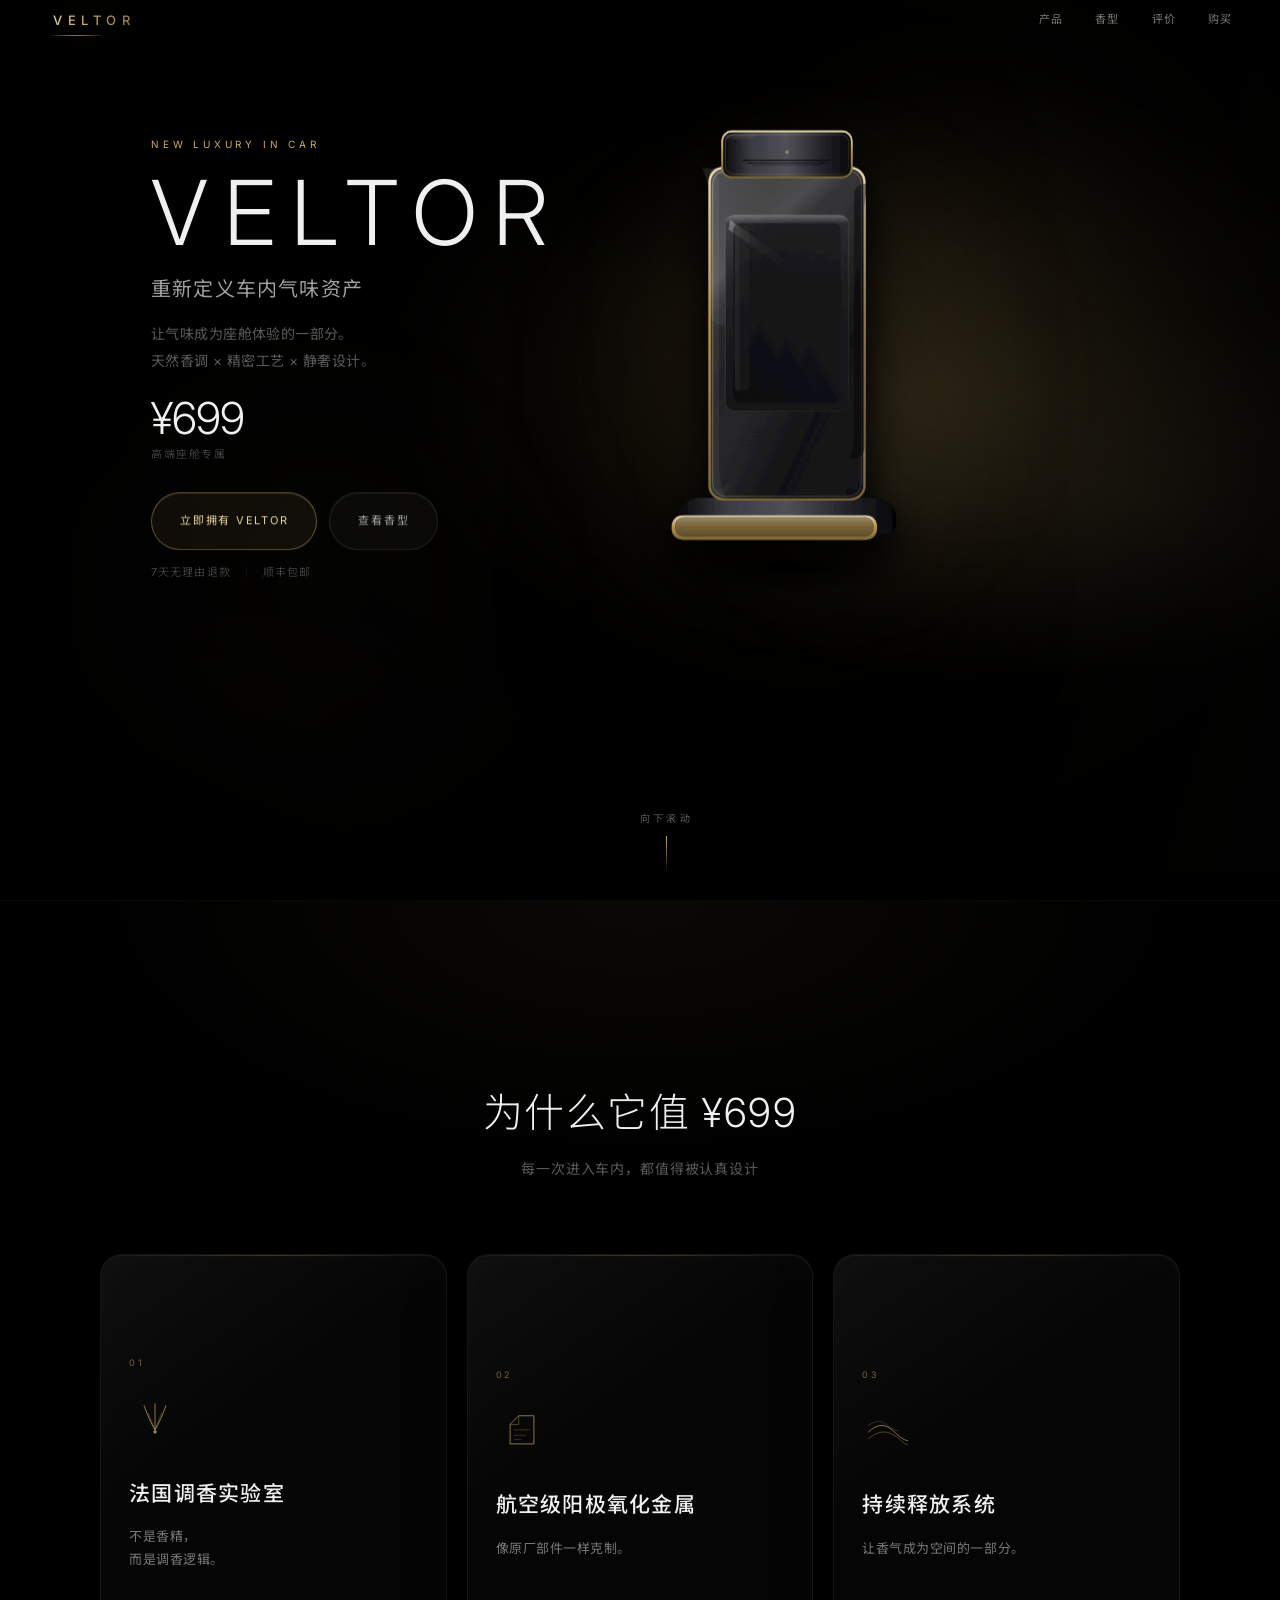
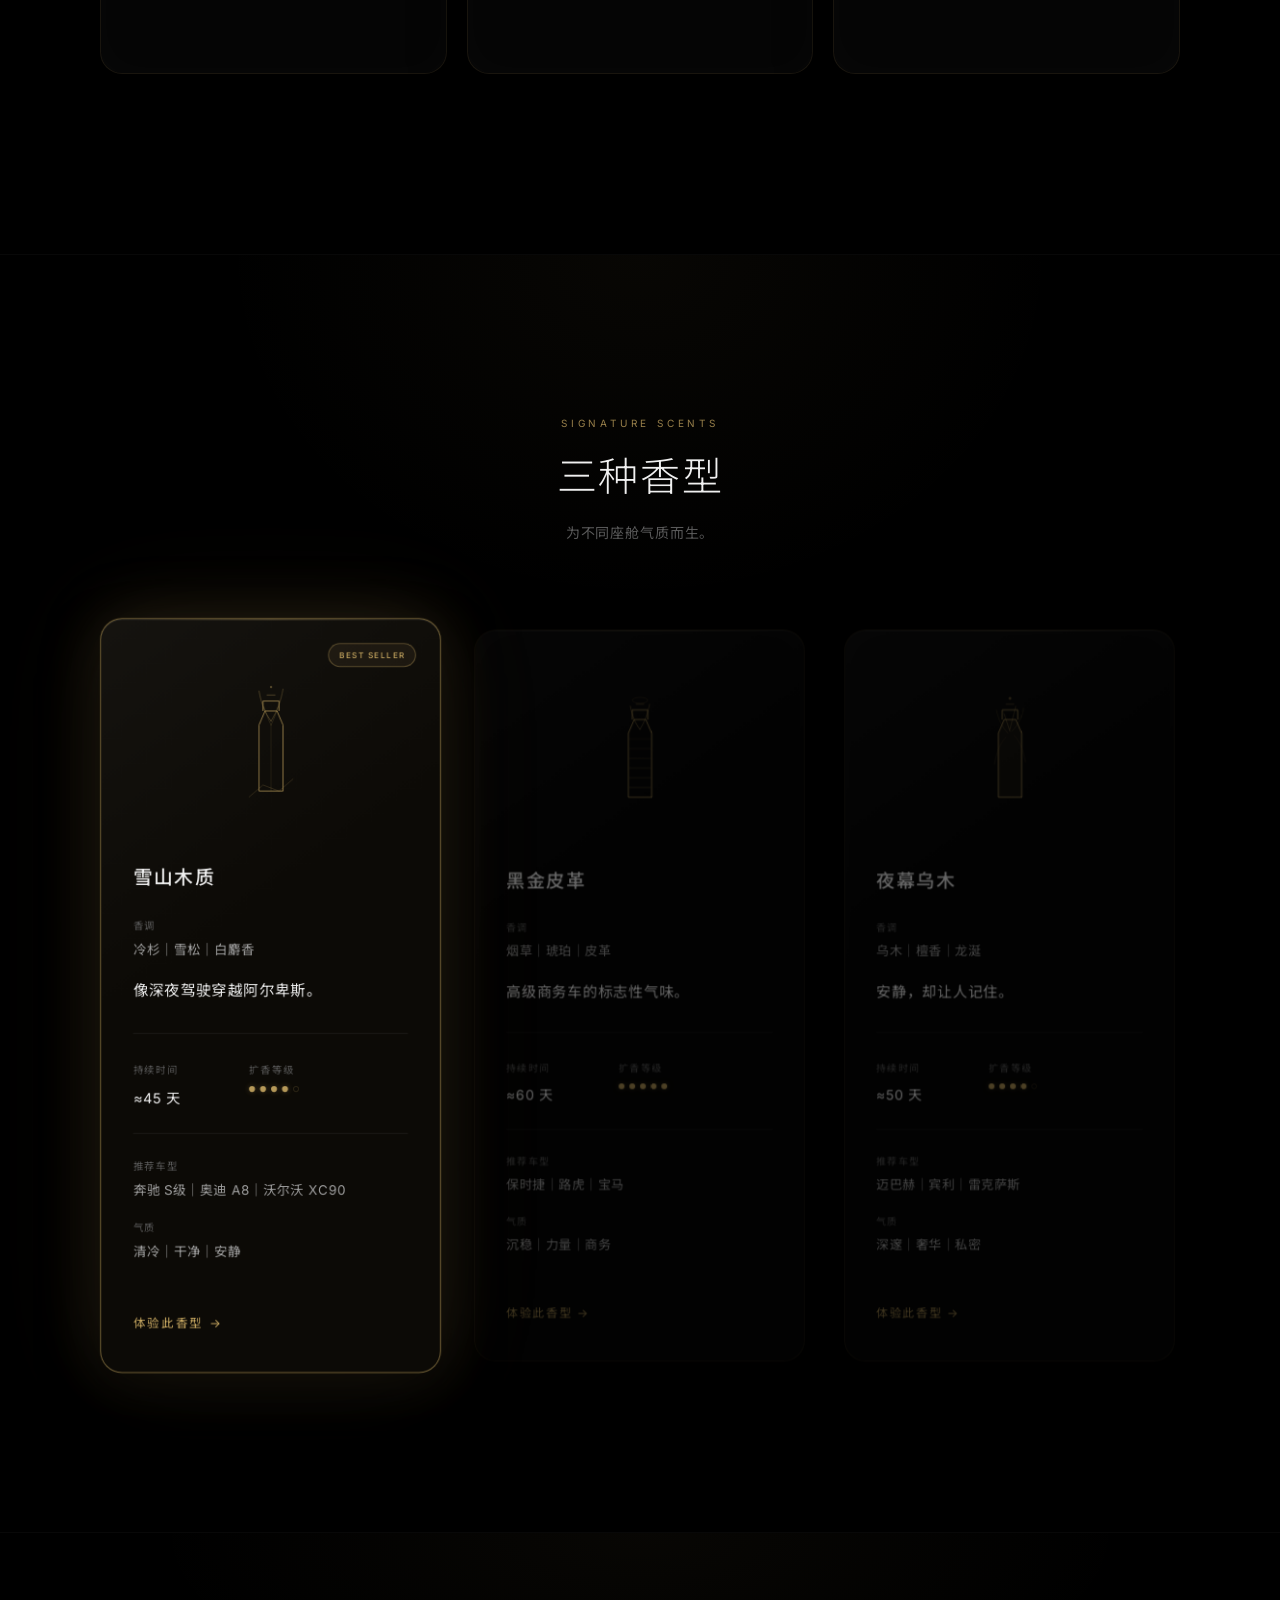
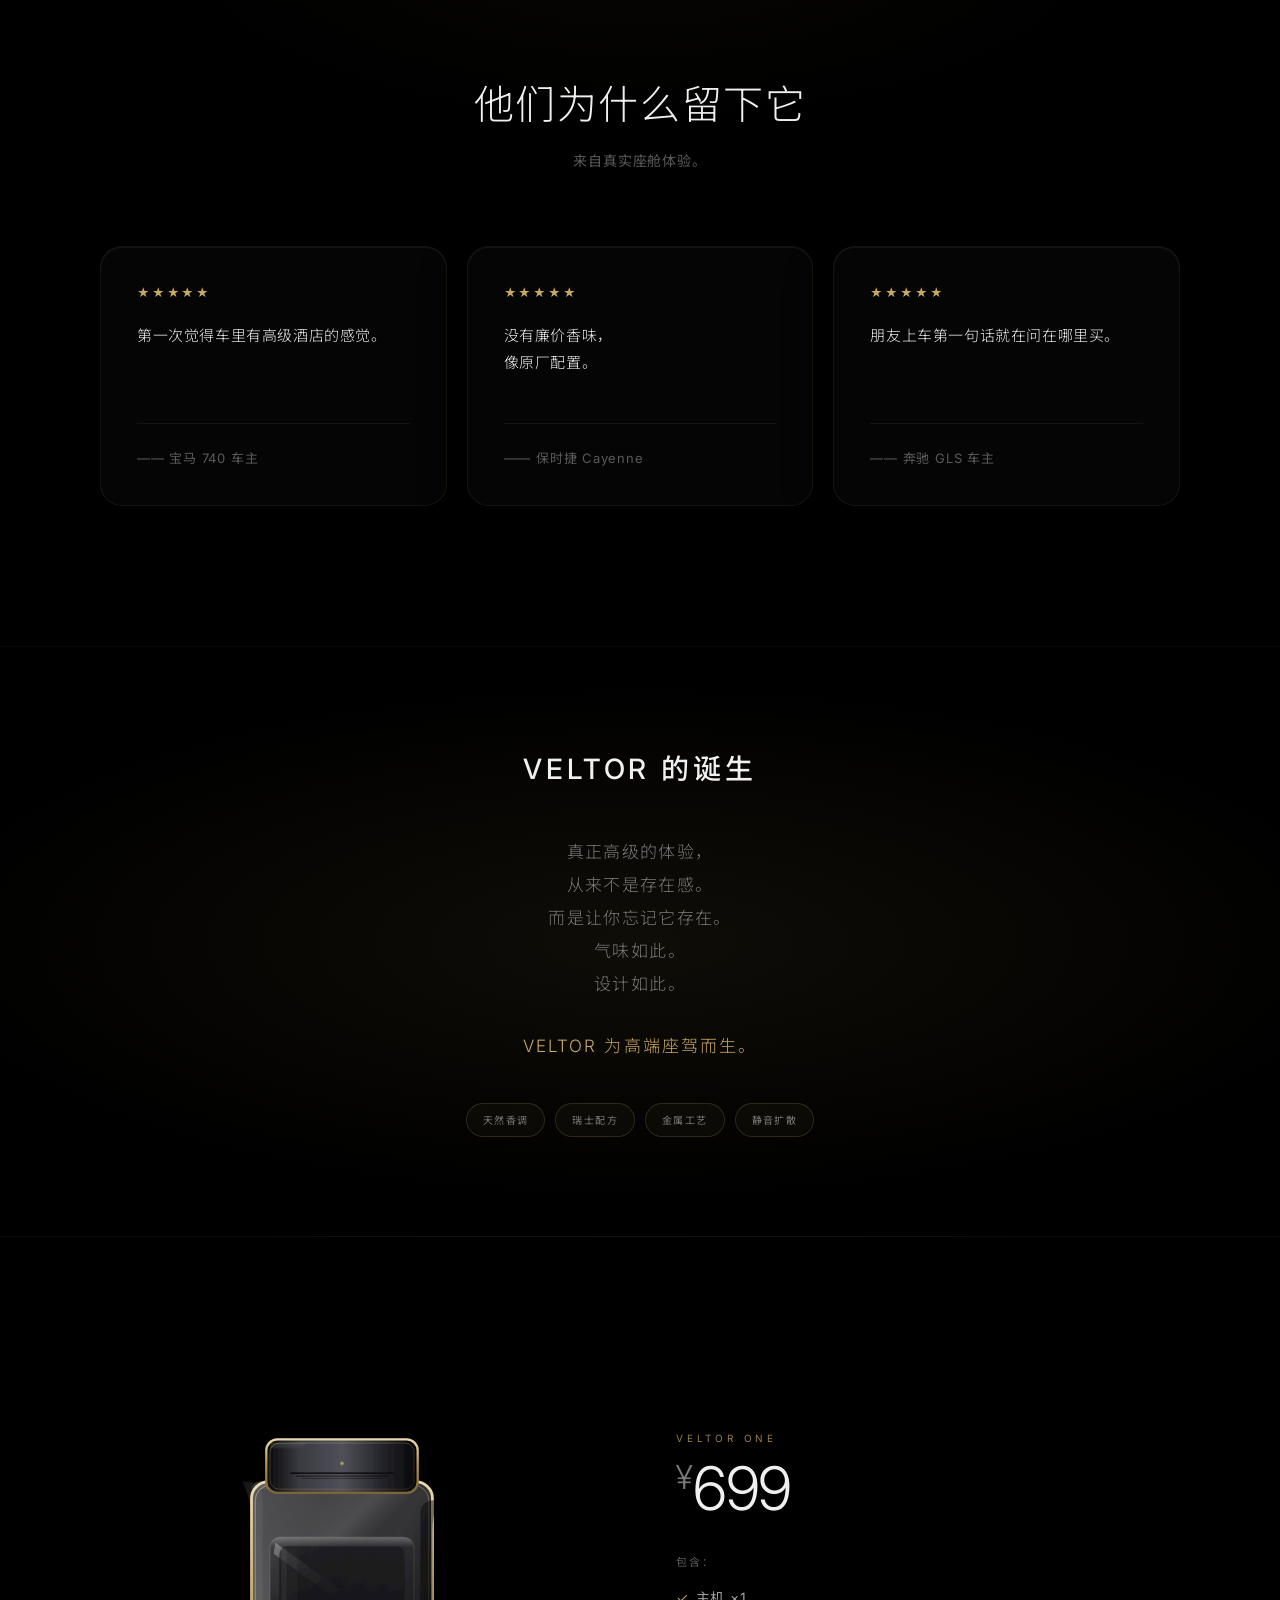
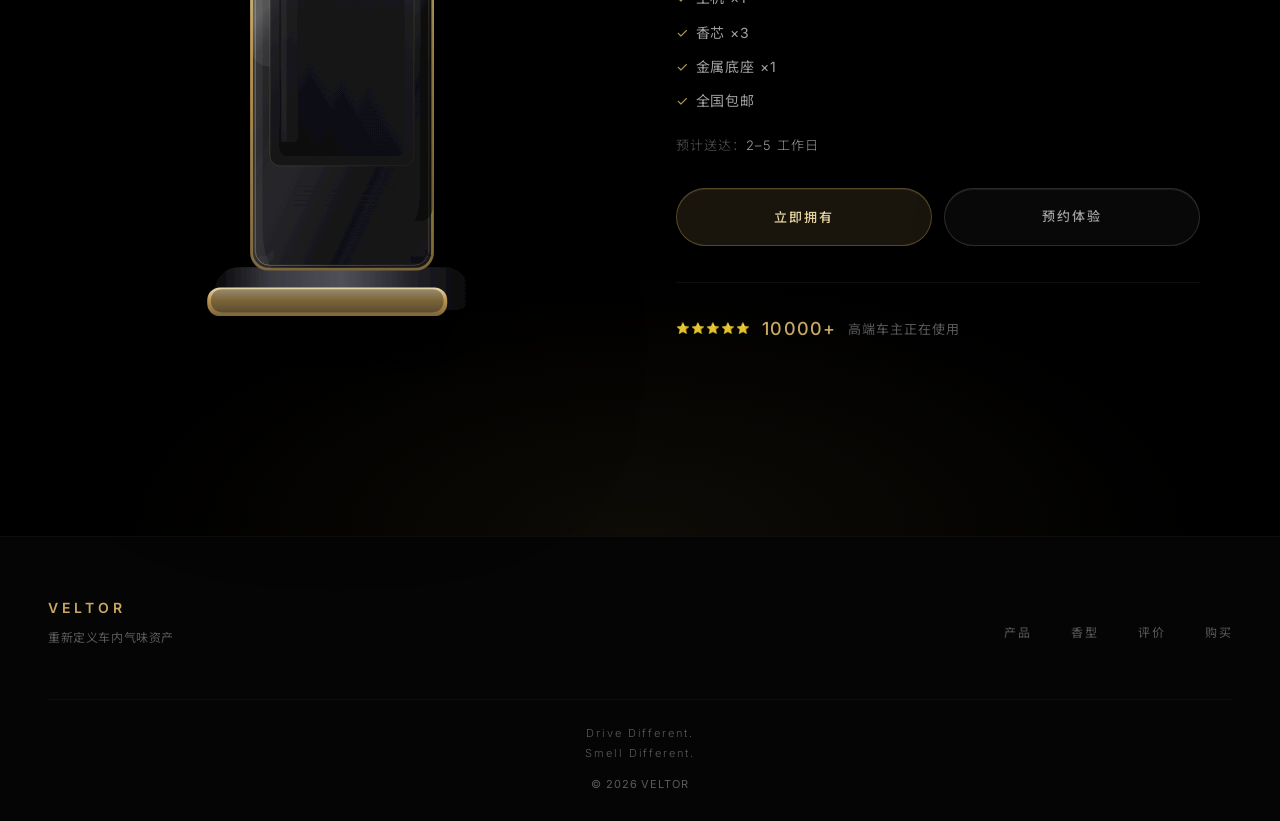
==== commit 7e7d6526: "Polish launch-ready copy and visual hierarchy across all sections. Refine hero conversion, value car" ====
--- a/index.html
+++ b/index.html
@@ -65,16 +65,13 @@
         <p class="hero__intro">让气味成为座舱体验的一部分。<br>天然香调 × 精密工艺 × 静奢设计。</p>
         <div class="hero__anchor">
           <span class="hero__anchor-price">¥699</span>
-          <span class="hero__anchor-note">高端座驾专属</span>
-        </div>
-        <p class="hero__trust">
-          <span class="hero__trust-number">10000+</span>
-          <span class="hero__trust-label">高端车主选择</span>
-        </p>
+          <span class="hero__anchor-note">高端座舱专属</span>
+        </div>
         <div class="hero__cta">
-          <a href="#buy" class="btn btn--hero-primary js-open-purchase">立即拥有</a>
-          <a href="#reviews" class="btn btn--hero-secondary">预约体验</a>
-        </div>
+          <a href="#buy" class="btn btn--hero-primary js-open-purchase">立即拥有 VELTOR</a>
+          <a href="#details" class="btn btn--hero-secondary">查看香型</a>
+        </div>
+        <p class="hero__guarantees"><span>7天无理由退款</span><span class="hero__guarantees-sep" aria-hidden="true">｜</span><span>顺丰包邮</span></p>
       </div>
       <div class="hero__visual">
         <div class="hero__visual-glow"></div>
@@ -117,8 +114,8 @@
                 <path d="M24 32C26 27 28 22 30 17" stroke="currentColor" stroke-width="0.75" stroke-linecap="round" opacity="0.45"/>
               </svg>
             </div>
-            <h3 class="value-card__title">天然香调</h3>
-            <p class="value-card__desc">法国调香逻辑，温和不刺鼻，适合长时间驾驶。</p>
+            <h3 class="value-card__title">法国调香实验室</h3>
+            <p class="value-card__desc">不是香精，<br>而是调香逻辑。</p>
           </div>
         </article>
         <article class="value-card reveal" data-delay="1">
@@ -133,8 +130,8 @@
                 <path d="M17 31H23" stroke="currentColor" stroke-width="0.75" stroke-linecap="round" opacity="0.35"/>
               </svg>
             </div>
-            <h3 class="value-card__title">金属工艺</h3>
-            <p class="value-card__desc">阳极黑铝机身，香槟金 CNC 边框，匹配高端座舱。</p>
+            <h3 class="value-card__title">航空级阳极氧化金属</h3>
+            <p class="value-card__desc">像原厂部件一样克制。</p>
           </div>
         </article>
         <article class="value-card reveal" data-delay="2">
@@ -147,8 +144,8 @@
                 <path d="M6 18C12 13 18 13 24 18C30 23 34 23 34 23" stroke="currentColor" stroke-width="0.75" stroke-linecap="round" opacity="0.35"/>
               </svg>
             </div>
-            <h3 class="value-card__title">智能扩香</h3>
-            <p class="value-card__desc">静音释放，均匀扩散，让车内气味保持高级稳定。</p>
+            <h3 class="value-card__title">持续释放系统</h3>
+            <p class="value-card__desc">让香气成为空间的一部分。</p>
           </div>
         </article>
       </div>
@@ -316,17 +313,17 @@
       <div class="screen__grid screen__grid--3">
         <article class="review-card reveal" data-delay="0">
           <div class="review-card__stars" aria-label="5 星评价">★★★★★</div>
-          <blockquote class="review-card__quote">“第一次觉得车里有高级酒店的感觉。”</blockquote>
+          <blockquote class="review-card__quote">第一次觉得车里有高级酒店的感觉。</blockquote>
           <footer class="review-card__author">—— 宝马 740 车主</footer>
         </article>
         <article class="review-card reveal" data-delay="1">
           <div class="review-card__stars" aria-label="5 星评价">★★★★★</div>
-          <blockquote class="review-card__quote">“没有廉价香味，像原厂配置。”</blockquote>
+          <blockquote class="review-card__quote">没有廉价香味，<br>像原厂配置。</blockquote>
           <footer class="review-card__author">—— 保时捷 Cayenne</footer>
         </article>
         <article class="review-card reveal" data-delay="2">
           <div class="review-card__stars" aria-label="5 星评价">★★★★★</div>
-          <blockquote class="review-card__quote">“朋友上车第一句话就在问在哪里买。”</blockquote>
+          <blockquote class="review-card__quote">朋友上车第一句话就在问在哪里买。</blockquote>
           <footer class="review-card__author">—— 奔驰 GLS 车主</footer>
         </article>
       </div>
@@ -338,12 +335,19 @@
     <div class="screen__inner story__inner reveal">
       <h2 class="story__title">VELTOR 的诞生</h2>
       <div class="story__body">
-        <p>我们认为，</p>
-        <p>真正高级的座舱体验，</p>
-        <p>不来自堆砌功能。</p>
-        <p>而来自气味、材质与克制。</p>
+        <p>真正高级的体验，</p>
+        <p>从来不是存在感。</p>
+        <p>而是让你忘记它存在。</p>
+        <p>气味如此。</p>
+        <p>设计如此。</p>
         <p class="story__closing">VELTOR 为高端座驾而生。</p>
       </div>
+      <ul class="story__tags">
+        <li>天然香调</li>
+        <li>瑞士配方</li>
+        <li>金属工艺</li>
+        <li>静音扩散</li>
+      </ul>
     </div>
   </section>
 
@@ -370,11 +374,13 @@
           <li>金属底座 ×1</li>
           <li>全国包邮</li>
         </ul>
+        <p class="final-buy__delivery">预计送达：<span>2–5 工作日</span></p>
         <div class="final-buy__actions">
           <button class="btn btn--glass btn--glass-gold js-open-purchase" id="buyNowBtn" type="button">立即拥有</button>
-          <a class="btn btn--glass btn--glass-outline" href="#reviews">预约体验</a>
+          <a class="btn btn--glass btn--glass-outline" href="#story">预约体验</a>
         </div>
         <p class="final-buy__social">
+          <span class="final-buy__stars" aria-label="5 星好评">⭐⭐⭐⭐⭐</span>
           <span class="final-buy__social-number">10000+</span>
           <span class="final-buy__social-text">高端车主正在使用</span>
         </p>
@@ -406,7 +412,8 @@
       </nav>
     </div>
     <div class="footer__bottom">
-      <p>&copy; 2026 VELTOR</p>
+      <p class="footer__slogan">Drive Different.<br>Smell Different.</p>
+      <p class="footer__copy">&copy; 2026 VELTOR</p>
     </div>
   </footer>
   <!-- 购买弹窗 -->
--- a/style.css
+++ b/style.css
@@ -575,49 +575,102 @@
 
 .hero--premium .hero__anchor {
   display: flex;
-  align-items: baseline;
-  gap: 14px;
-  margin-bottom: 14px;
-  padding-bottom: 16px;
-  border-bottom: 1px solid rgba(201, 169, 98, 0.12);
+  flex-direction: column;
+  align-items: flex-start;
+  gap: 6px;
+  margin-bottom: clamp(22px, 3vw, 28px);
+  padding-bottom: 0;
+  border-bottom: none;
   opacity: 0;
   animation: fadeUp 1.2s var(--ease-out) 0.72s forwards;
 }
 
-.hero--premium .hero__trust {
-  display: flex;
-  align-items: baseline;
-  gap: 10px;
-  margin: 0 0 22px;
-  opacity: 0;
-  animation: fadeUp 1.2s var(--ease-out) 0.78s forwards;
-}
-
-.hero--premium .hero__trust-number {
-  font-size: 0.8125rem;
-  font-weight: 500;
-  color: var(--gold-light);
-  letter-spacing: 0.06em;
-}
-
-.hero--premium .hero__trust-label {
-  font-size: 0.6875rem;
-  color: var(--gray-500);
-  letter-spacing: 0.14em;
-}
-
 .hero--premium .hero__anchor-price {
-  font-size: clamp(1.375rem, 3vw, 1.625rem);
-  font-weight: 500;
-  color: var(--gold-light);
-  letter-spacing: 0.04em;
+  font-size: clamp(2rem, 4.5vw, 2.75rem);
+  font-weight: 300;
+  color: var(--white);
+  letter-spacing: -0.02em;
+  line-height: 1;
 }
 
 .hero--premium .hero__anchor-note {
   font-size: 0.6875rem;
-  letter-spacing: 0.2em;
-  color: var(--gray-500);
-  text-transform: uppercase;
+  font-weight: 300;
+  letter-spacing: 0.14em;
+  color: var(--gray-500);
+  text-transform: none;
+}
+
+.hero--premium .hero__guarantees {
+  display: flex;
+  align-items: center;
+  flex-wrap: wrap;
+  gap: 8px 10px;
+  margin: 14px 0 0;
+  font-size: 0.6875rem;
+  font-weight: 300;
+  color: var(--gray-500);
+  letter-spacing: 0.1em;
+  opacity: 0;
+  animation: fadeUp 1.2s var(--ease-out) 0.88s forwards;
+}
+
+.hero--premium .hero__guarantees-sep {
+  opacity: 0.35;
+  font-weight: 300;
+}
+
+.hero--premium .hero__cta {
+  gap: 12px;
+  opacity: 0;
+  animation: fadeUp 1.2s var(--ease-out) 0.82s forwards;
+}
+
+.hero--premium .btn--hero-primary,
+.hero--premium .btn--hero-secondary {
+  min-height: 58px;
+  padding: 0 28px;
+  font-size: 0.6875rem;
+  font-weight: 400;
+  letter-spacing: 0.16em;
+  line-height: 1.4;
+  display: inline-flex;
+  align-items: center;
+  justify-content: center;
+  backdrop-filter: blur(16px) saturate(140%);
+  -webkit-backdrop-filter: blur(16px) saturate(140%);
+}
+
+.hero--premium .btn--hero-primary {
+  background: rgba(201, 169, 98, 0.08);
+  border: 1px solid rgba(201, 169, 98, 0.45);
+  color: var(--gold-light);
+  box-shadow: inset 0 1px 0 rgba(255, 255, 255, 0.06);
+}
+
+.hero--premium .btn--hero-primary:hover {
+  background: rgba(201, 169, 98, 0.12);
+  border-color: rgba(201, 169, 98, 0.65);
+  box-shadow:
+    inset 0 1px 0 rgba(255, 255, 255, 0.08),
+    0 0 32px rgba(201, 169, 98, 0.2),
+    0 0 64px rgba(201, 169, 98, 0.08);
+}
+
+.hero--premium .btn--hero-secondary {
+  background: rgba(255, 255, 255, 0.03);
+  border: 1px solid rgba(255, 255, 255, 0.1);
+  color: var(--gray-300);
+  box-shadow: inset 0 1px 0 rgba(255, 255, 255, 0.04);
+}
+
+.hero--premium .btn--hero-secondary:hover {
+  border-color: rgba(201, 169, 98, 0.28);
+  color: var(--white);
+  background: rgba(201, 169, 98, 0.06);
+  box-shadow:
+    inset 0 1px 0 rgba(255, 255, 255, 0.06),
+    0 0 28px rgba(201, 169, 98, 0.12);
 }
 
 .hero--premium .hero__visual {
@@ -640,51 +693,6 @@
   filter:
     drop-shadow(0 8px 16px rgba(0, 0, 0, 0.55))
     drop-shadow(0 48px 80px rgba(0, 0, 0, 0.65));
-}
-
-.hero--premium .hero__cta {
-  gap: 12px;
-}
-
-.hero--premium .btn--hero-primary,
-.hero--premium .btn--hero-secondary {
-  padding: 9px 26px;
-  font-size: 0.6875rem;
-  font-weight: 400;
-  letter-spacing: 0.18em;
-  min-height: unset;
-  line-height: 1.4;
-}
-
-.hero--premium .btn--hero-primary {
-  background: transparent;
-  border: 1px solid rgba(201, 169, 98, 0.55);
-  color: var(--gold-light);
-  box-shadow: none;
-  backdrop-filter: none;
-}
-
-.hero--premium .btn--hero-primary:hover {
-  background: rgba(201, 169, 98, 0.06);
-  border-color: rgba(201, 169, 98, 0.75);
-  box-shadow:
-    0 0 0 1px rgba(201, 169, 98, 0.25),
-    0 0 32px rgba(201, 169, 98, 0.45),
-    0 0 64px rgba(201, 169, 98, 0.18);
-}
-
-.hero--premium .btn--hero-secondary {
-  background: transparent;
-  border: 1px solid rgba(255, 255, 255, 0.08);
-  color: var(--gray-400);
-  backdrop-filter: none;
-  box-shadow: none;
-}
-
-.hero--premium .btn--hero-secondary:hover {
-  color: var(--gray-300);
-  border-color: rgba(255, 255, 255, 0.18);
-  background: rgba(255, 255, 255, 0.03);
 }
 
 .hero--premium .hero__scroll {
@@ -841,13 +849,13 @@
 }
 
 .value-card:hover {
-  border-color: rgba(201, 169, 98, 0.32);
+  border-color: rgba(201, 169, 98, 0.38);
   transform: translateY(-6px);
   box-shadow:
     inset 0 1px 0 rgba(255, 255, 255, 0.08),
     0 28px 64px rgba(0, 0, 0, 0.5),
-    0 0 48px rgba(201, 169, 98, 0.14),
-    0 0 96px rgba(201, 169, 98, 0.06);
+    0 0 56px rgba(201, 169, 98, 0.16),
+    0 0 96px rgba(201, 169, 98, 0.07);
 }
 
 .value-card__body {
@@ -867,13 +875,13 @@
   letter-spacing: 0.28em;
   color: var(--gold);
   opacity: 0.55;
-  margin-bottom: 20px;
+  margin-bottom: 24px;
 }
 
 .value-card__icon {
   width: 52px;
   height: 52px;
-  margin-bottom: 28px;
+  margin-bottom: 32px;
   color: var(--gold);
   opacity: 0.85;
 }
@@ -885,19 +893,20 @@
 }
 
 .value-card__title {
-  font-size: 1.0625rem;
+  font-size: clamp(1.125rem, 1.8vw, 1.3125rem);
   font-weight: 500;
-  letter-spacing: 0.08em;
-  margin-bottom: 12px;
+  letter-spacing: 0.06em;
+  margin-bottom: 16px;
   color: var(--white);
+  line-height: 1.45;
 }
 
 .value-card__desc {
   font-size: 0.8125rem;
   color: var(--gray-400);
-  line-height: 1.85;
-  letter-spacing: 0.03em;
-  max-width: 28em;
+  line-height: 1.75;
+  letter-spacing: 0.04em;
+  max-width: 16em;
 }
 
 /* Scent cards */
@@ -985,8 +994,8 @@
 }
 
 #detailScents:has(.scent-card.active) .scent-card:not(.active) {
-  opacity: 0.48;
-  transform: scale(0.98);
+  opacity: 0.42;
+  transform: scale(0.97);
 }
 
 .scent-card:hover {
@@ -1006,20 +1015,20 @@
 .scent-card:hover::after { opacity: 0.8; }
 
 .scent-card.active {
-  border-color: rgba(201, 169, 98, 0.48);
-  background: rgba(201, 169, 98, 0.045);
+  border-color: rgba(201, 169, 98, 0.55);
+  background: rgba(201, 169, 98, 0.06);
   opacity: 1;
-  transform: scale(1.03);
+  transform: scale(1.04);
   box-shadow:
-    inset 0 1px 0 rgba(255, 255, 255, 0.09),
-    0 24px 56px rgba(0, 0, 0, 0.45),
-    0 0 56px rgba(201, 169, 98, 0.14),
-    0 0 100px rgba(201, 169, 98, 0.06);
+    inset 0 1px 0 rgba(255, 255, 255, 0.1),
+    0 28px 60px rgba(0, 0, 0, 0.48),
+    0 0 64px rgba(201, 169, 98, 0.18),
+    0 0 120px rgba(201, 169, 98, 0.08);
   z-index: 1;
 }
 
 .scent-card.active:hover {
-  transform: scale(1.03) translateY(-4px);
+  transform: scale(1.04) translateY(-4px);
 }
 
 .scent-card.active::after { opacity: 1; }
@@ -1209,6 +1218,10 @@
   box-shadow:
     inset 0 1px 0 rgba(255, 255, 255, 0.05),
     0 16px 48px rgba(0, 0, 0, 0.35);
+  min-height: 260px;
+  display: flex;
+  flex-direction: column;
+  padding: clamp(28px, 4vw, 36px);
   transition:
     border-color 0.5s var(--ease-out),
     transform 0.5s var(--ease-out),
@@ -1225,10 +1238,12 @@
 }
 
 .screen--reviews .review-card__quote {
+  flex: 1;
   font-size: 0.9375rem;
   color: var(--gray-200);
   line-height: 1.85;
   letter-spacing: 0.04em;
+  margin-bottom: 0;
 }
 
 .screen--reviews .review-card__author {
@@ -1241,16 +1256,16 @@
 
 .screen--story {
   background:
-    radial-gradient(ellipse 70% 55% at 50% 50%, rgba(201, 169, 98, 0.055) 0%, transparent 72%),
+    radial-gradient(ellipse 85% 65% at 50% 50%, rgba(201, 169, 98, 0.08) 0%, transparent 68%),
     #000;
   border-top: 1px solid rgba(255, 255, 255, 0.03);
-  padding-top: calc(clamp(88px, 12vw, 140px) + 20px);
-  padding-bottom: calc(clamp(88px, 12vw, 140px) + 20px);
+  padding-top: clamp(72px, 10vw, 100px);
+  padding-bottom: clamp(72px, 10vw, 100px);
   text-align: center;
 }
 
 .story__inner {
-  max-width: 560px;
+  max-width: 520px;
   margin: 0 auto;
 }
 
@@ -1259,22 +1274,42 @@
   font-weight: 500;
   letter-spacing: 0.14em;
   color: var(--white);
-  margin-bottom: clamp(40px, 6vw, 56px);
+  margin-bottom: clamp(32px, 5vw, 44px);
 }
 
 .story__body p {
   font-size: clamp(0.9375rem, 1.5vw, 1.0625rem);
   font-weight: 300;
   color: var(--gray-400);
-  line-height: 2.1;
+  line-height: 1.95;
   letter-spacing: 0.08em;
   margin-bottom: 0;
 }
 
 .story__closing {
-  margin-top: clamp(28px, 4vw, 36px) !important;
+  margin-top: clamp(20px, 3vw, 28px) !important;
   color: var(--gold) !important;
   letter-spacing: 0.12em !important;
+}
+
+.story__tags {
+  display: flex;
+  flex-wrap: wrap;
+  justify-content: center;
+  gap: 10px;
+  margin: clamp(32px, 5vw, 40px) 0 0;
+  padding: 0;
+  list-style: none;
+}
+
+.story__tags li {
+  padding: 8px 16px;
+  font-size: 0.625rem;
+  letter-spacing: 0.14em;
+  color: var(--gray-400);
+  border: 0.5px solid rgba(201, 169, 98, 0.18);
+  border-radius: 999px;
+  background: rgba(201, 169, 98, 0.04);
 }
 
 .screen--final-buy {
@@ -1346,11 +1381,23 @@
 
 .final-buy__includes {
   list-style: none;
-  margin: 0 0 clamp(32px, 4vw, 40px);
+  margin: 0 0 clamp(18px, 3vw, 22px);
   padding: 0;
   display: flex;
   flex-direction: column;
   gap: 12px;
+}
+
+.final-buy__delivery {
+  margin: 0 0 clamp(28px, 4vw, 32px);
+  font-size: 0.8125rem;
+  font-weight: 300;
+  color: var(--gray-500);
+  letter-spacing: 0.08em;
+}
+
+.final-buy__delivery span {
+  color: var(--gray-300);
 }
 
 .final-buy__includes li {
@@ -1374,12 +1421,13 @@
   flex-wrap: wrap;
   gap: 12px;
   width: 100%;
-  margin-bottom: clamp(36px, 5vw, 48px);
+  margin-bottom: clamp(28px, 4vw, 36px);
 }
 
 .final-buy__actions .btn {
   flex: 1 1 140px;
   min-width: 140px;
+  min-height: 58px;
   justify-content: center;
 }
 
@@ -1397,12 +1445,20 @@
 
 .final-buy__social {
   display: flex;
-  align-items: baseline;
-  gap: 10px;
+  align-items: center;
+  flex-wrap: wrap;
+  gap: 10px 12px;
   margin: 0;
   padding-top: clamp(24px, 3vw, 32px);
   border-top: 1px solid rgba(255, 255, 255, 0.06);
   width: 100%;
+}
+
+.final-buy__stars {
+  font-size: 0.6875rem;
+  letter-spacing: 0.08em;
+  line-height: 1;
+  opacity: 0.9;
 }
 
 .final-buy__social-number {
@@ -2426,6 +2482,27 @@
   margin: 0 auto;
   padding-top: 24px;
   border-top: 1px solid rgba(255, 255, 255, 0.03);
+  display: flex;
+  flex-direction: column;
+  align-items: center;
+  gap: 12px;
+  text-align: center;
+}
+
+.footer__slogan {
+  font-size: 0.6875rem;
+  font-weight: 300;
+  letter-spacing: 0.18em;
+  color: var(--gray-500);
+  line-height: 1.8;
+  margin: 0;
+}
+
+.footer__copy {
+  font-size: 0.6875rem;
+  color: var(--gray-600);
+  letter-spacing: 0.08em;
+  margin: 0;
 }
 
 .footer__bottom p {
@@ -3192,24 +3269,22 @@
   }
 
   .hero--premium .hero__anchor {
+    align-items: center;
+    margin-bottom: 18px;
+    gap: 8px;
+  }
+
+  .hero--premium .hero__guarantees {
     justify-content: center;
-    margin-bottom: 10px;
-    padding-bottom: 12px;
-    flex-wrap: wrap;
-    gap: 8px 12px;
-  }
-
-  .hero--premium .hero__trust {
-    justify-content: center;
-    margin-bottom: 16px;
-    flex-wrap: wrap;
+    text-align: center;
+    margin-top: 12px;
   }
 
   .hero--premium .hero__cta {
     flex-direction: column;
     align-items: stretch;
     width: 100%;
-    max-width: 280px;
+    max-width: 300px;
     margin: 0 auto;
     gap: 10px;
   }
@@ -3217,8 +3292,8 @@
   .hero--premium .btn--hero-primary,
   .hero--premium .btn--hero-secondary {
     width: 100%;
+    min-height: 56px;
     text-align: center;
-    padding: 10px 20px;
   }
 
   .hero--premium [data-parallax] {
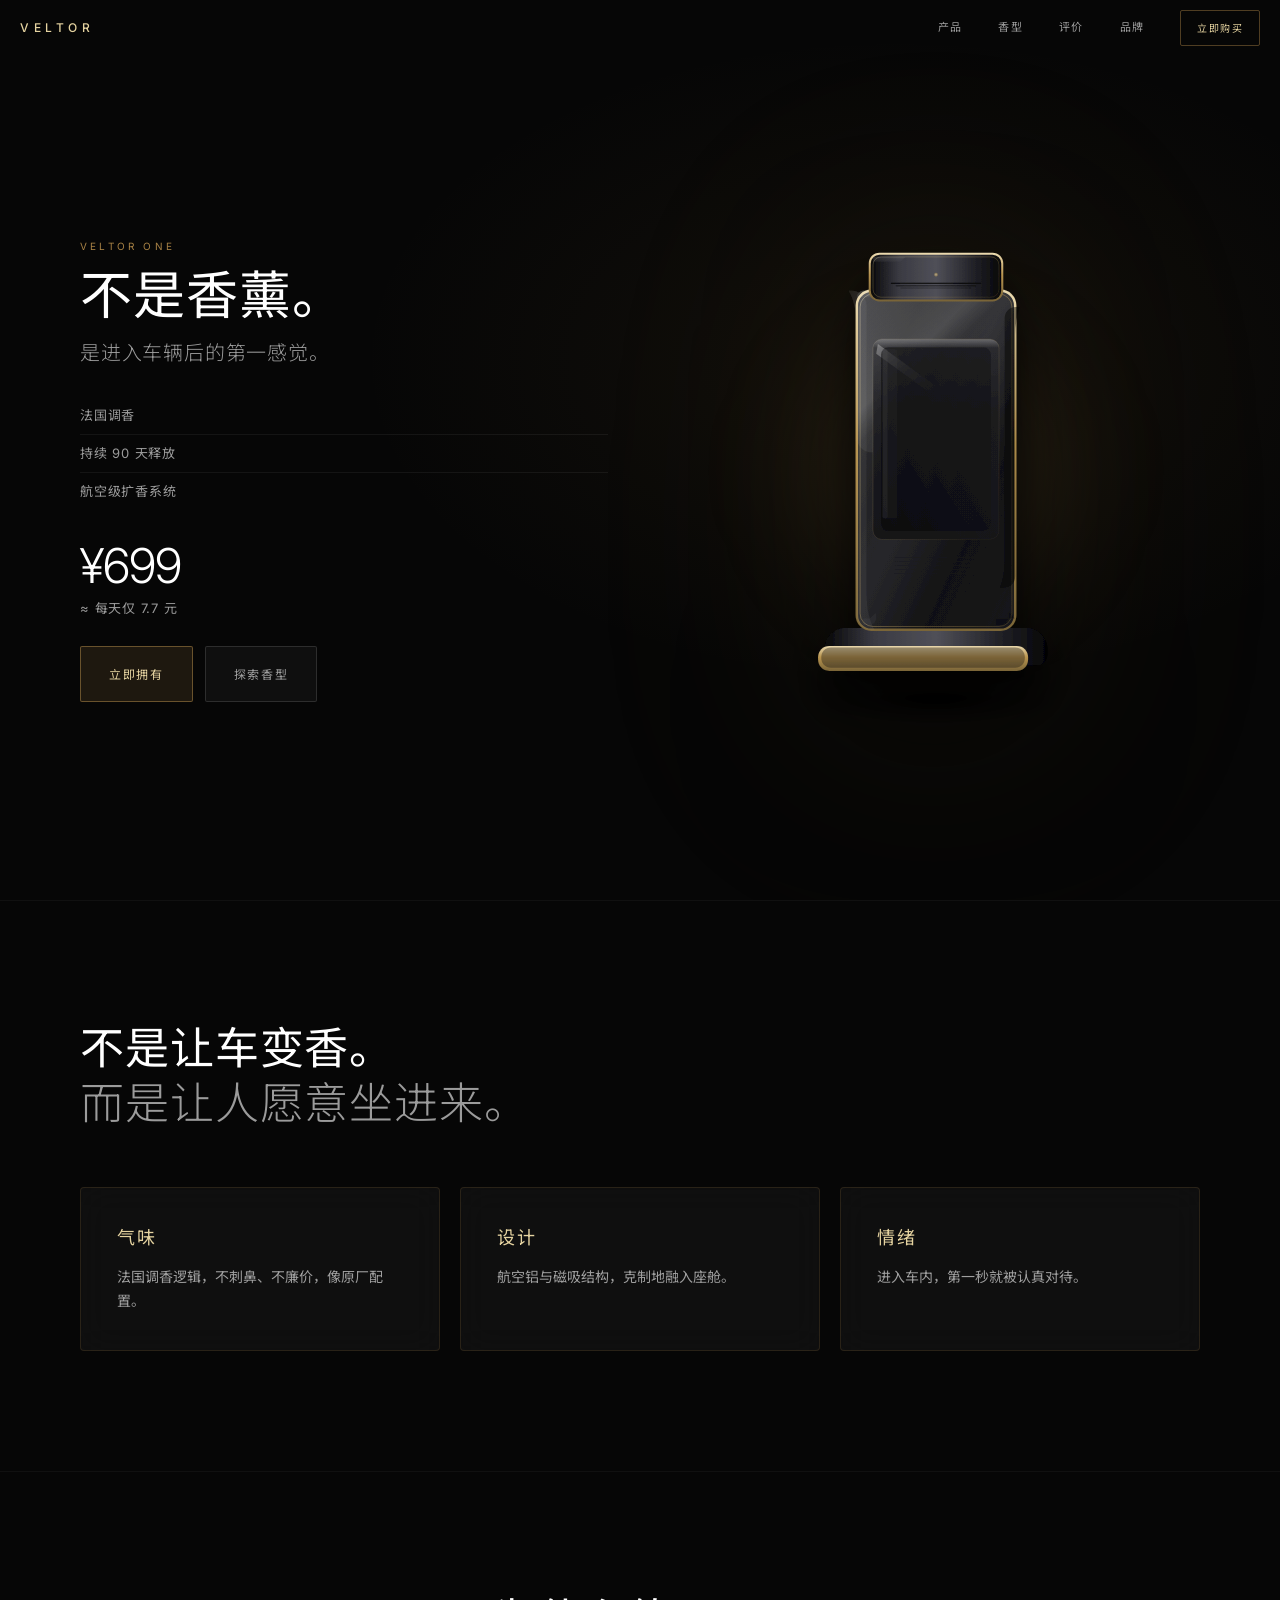
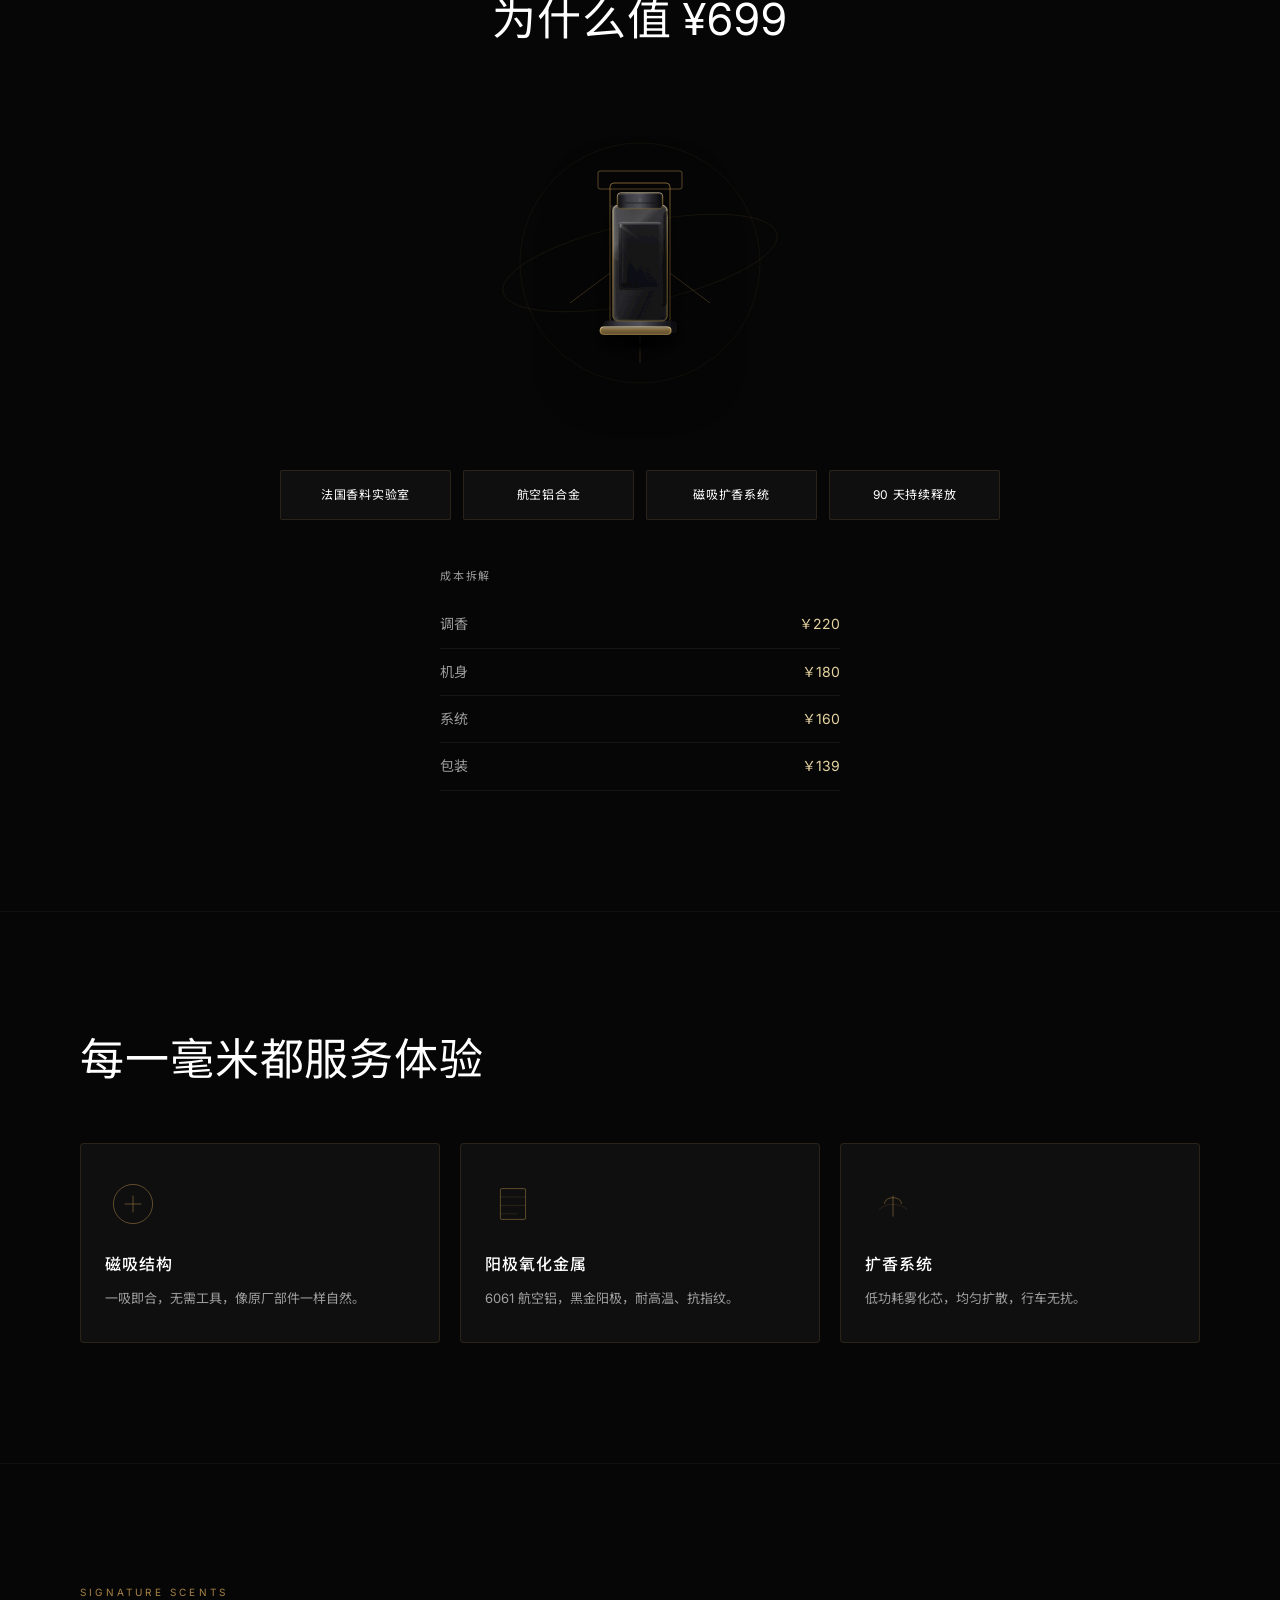
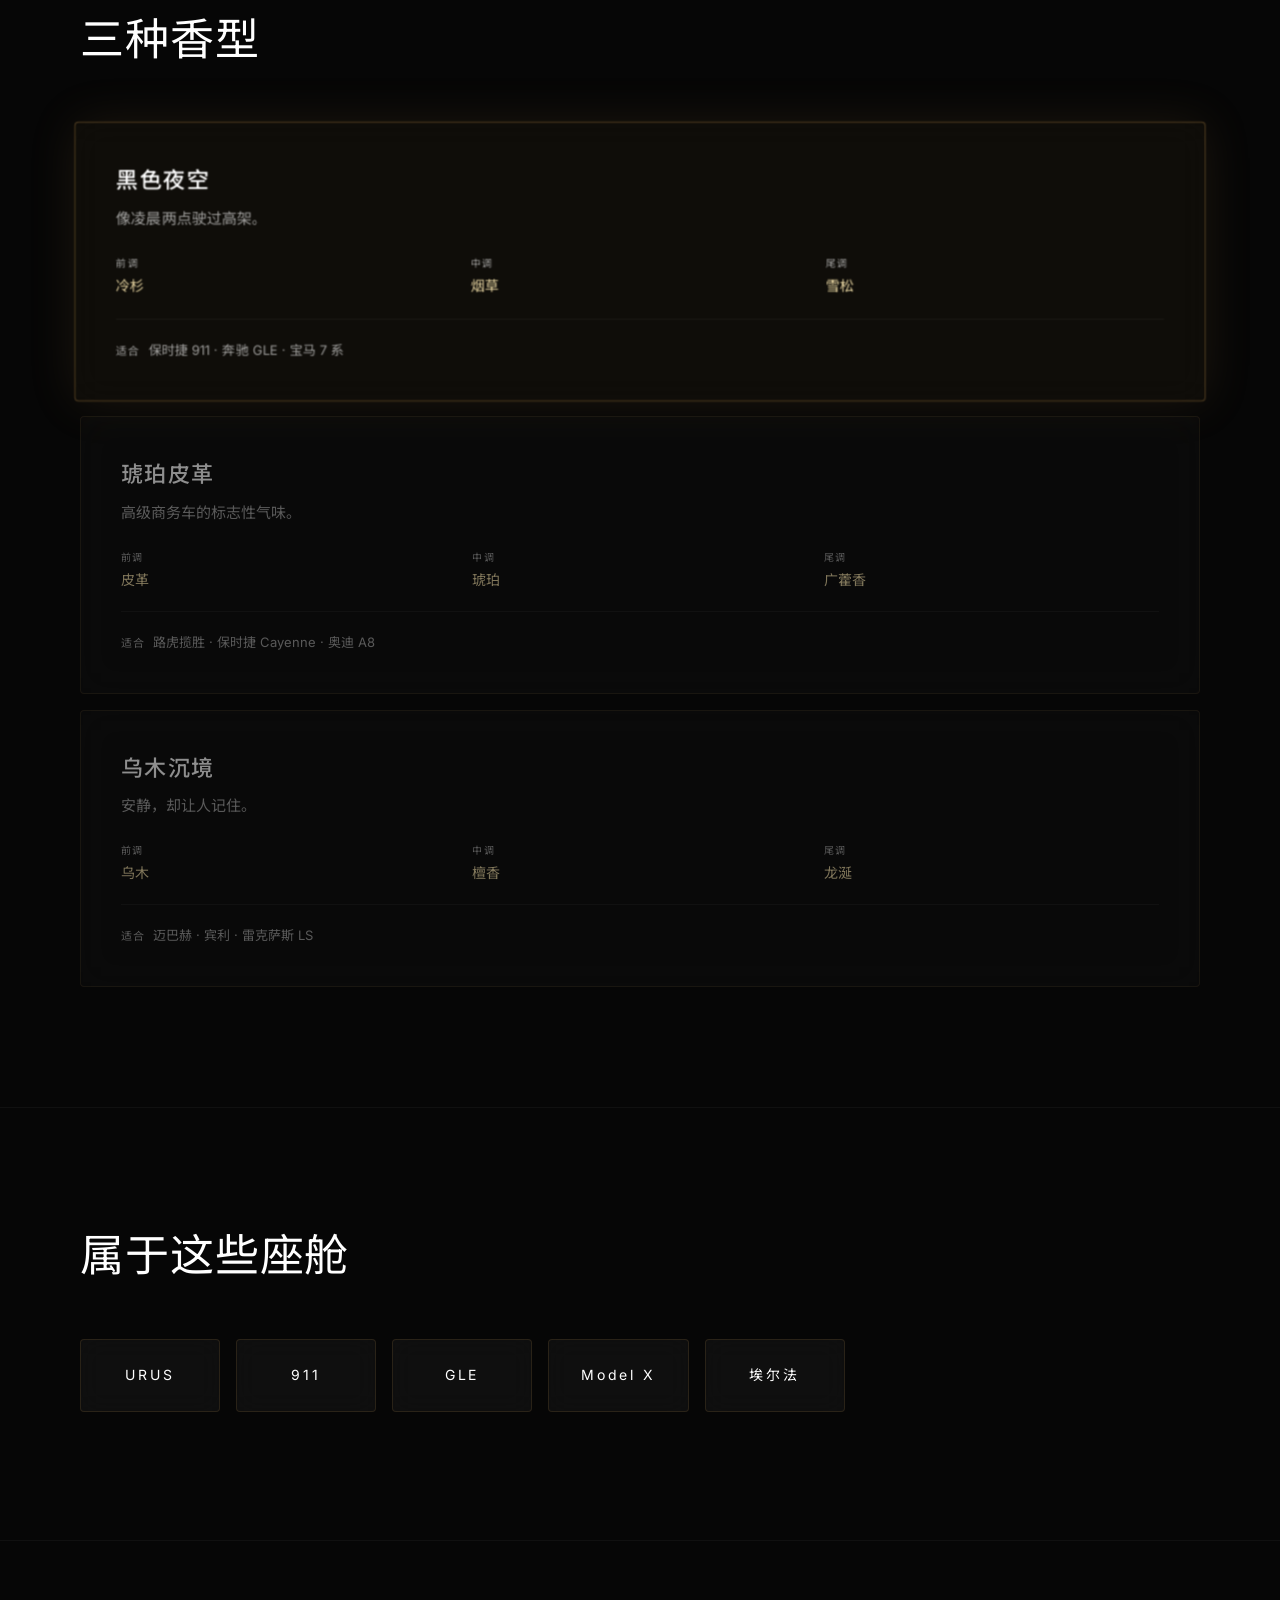
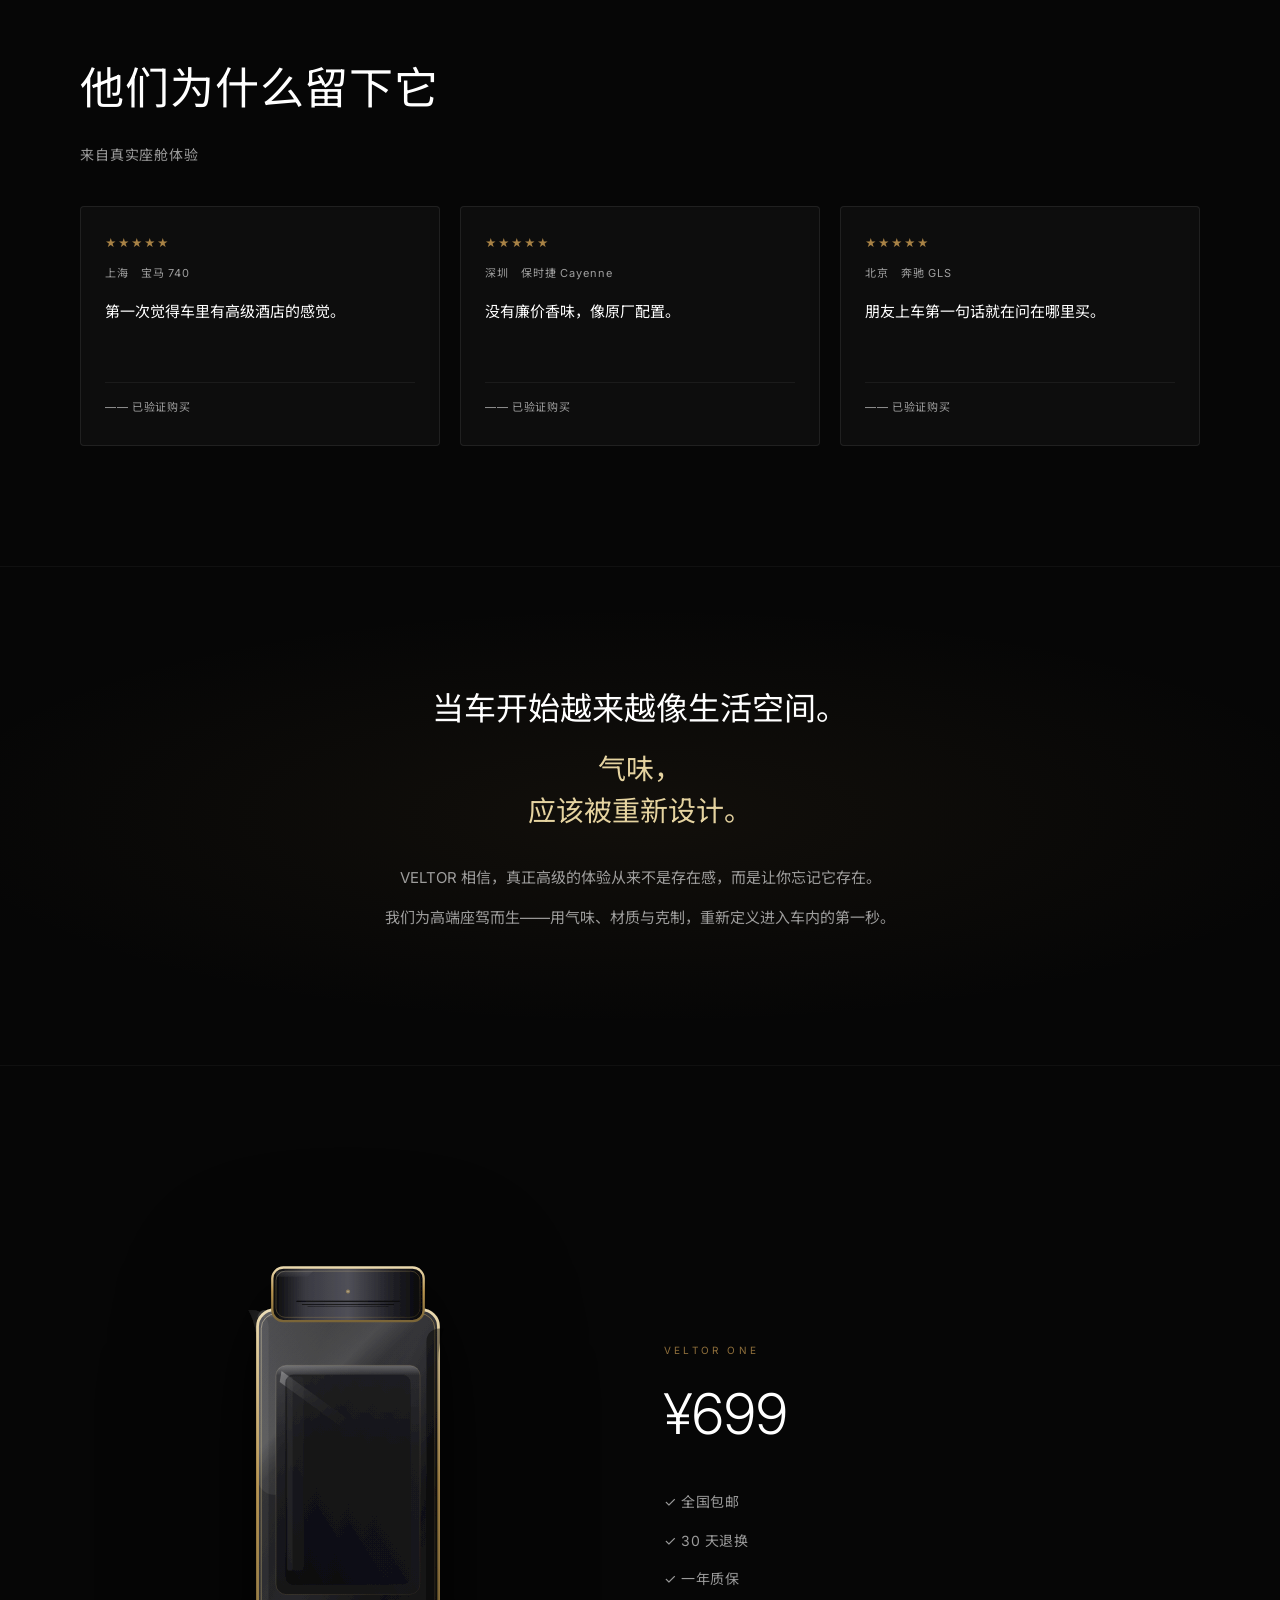
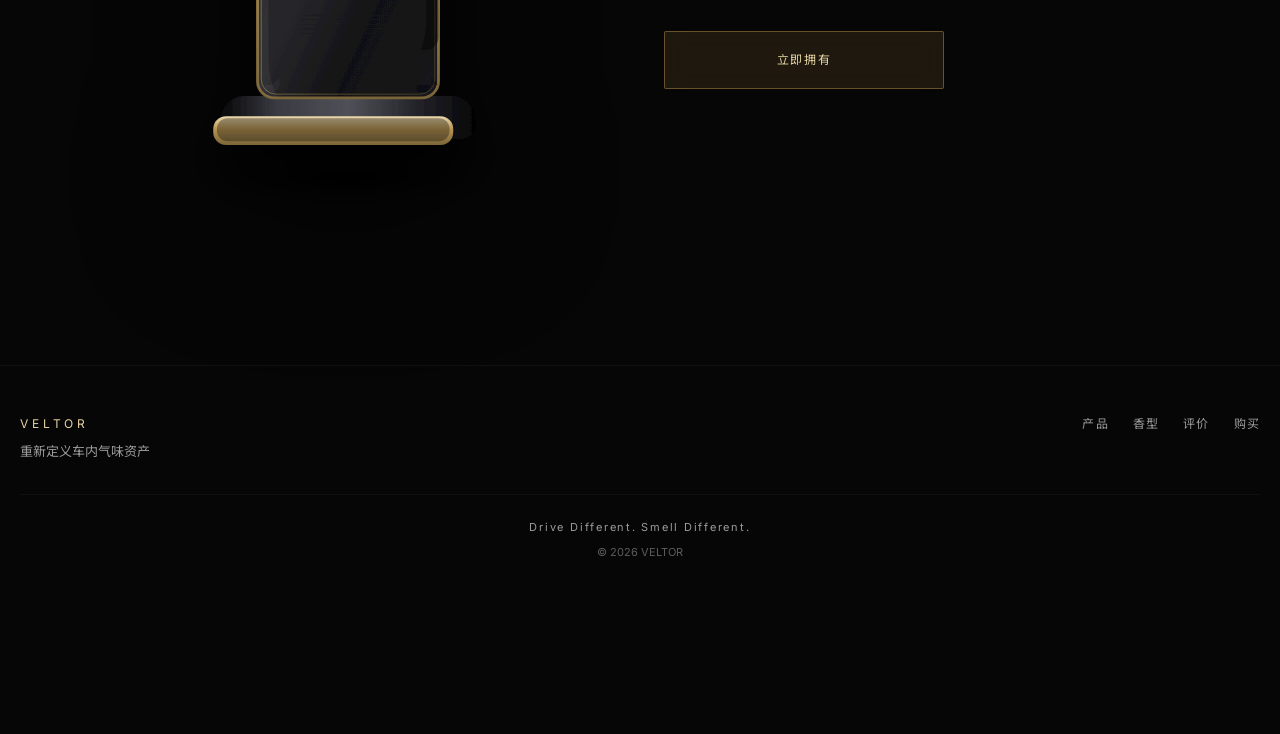
==== commit a0bac3d3: "Rebuild homepage as V2 luxury DTC experience. New hero, value narrative, worth breakdown, craft, sce" ====
--- a/index.html
+++ b/index.html
@@ -16,419 +16,319 @@
       window.veltorPage = function (path) { return base + String(path).replace(/^\//, ''); };
     })('/veltor-site');
   </script>
-  <meta name="description" content="VELTOR 车载香薰 — 699元奢品级座舱香氛。">
-  <title>VELTOR · 车载香薰</title>
+  <meta name="description" content="VELTOR ONE — 高端座舱香氛系统，¥699。">
+  <title>VELTOR ONE · 车载香薰</title>
   <link rel="preconnect" href="https://fonts.googleapis.com">
   <link rel="preconnect" href="https://fonts.gstatic.com" crossorigin>
-  <link href="https://fonts.googleapis.com/css2?family=Inter:wght@300;400;500;600;700&family=Noto+Sans+SC:wght@300;400;500;700&display=swap" rel="stylesheet">
+  <link href="https://fonts.googleapis.com/css2?family=Inter:wght@300;400;500;600&family=Noto+Sans+SC:wght@300;400;500;700&display=swap" rel="stylesheet">
   <link rel="stylesheet" href="style.css">
 </head>
 <body>
   <header class="nav" id="nav">
     <div class="nav__inner">
-      <a href="#" class="nav__logo">VELTOR</a>
+      <a href="#" class="nav__logo anim-logo">VELTOR</a>
       <nav class="nav__links">
-        <a href="#buy">产品</a>
+        <a href="#worth699">产品</a>
+        <a href="#details">香型</a>
+        <a href="#reviews">评价</a>
+        <a href="#story">品牌</a>
+        <button class="nav__buy js-open-purchase" type="button">立即购买</button>
+      </nav>
+      <button class="nav__menu" id="menuBtn" aria-label="打开菜单" type="button">
+        <span></span><span></span>
+      </button>
+    </div>
+    <div class="nav__mobile" id="mobileMenu">
+      <a href="#worth699">产品</a>
+      <a href="#details">香型</a>
+      <a href="#reviews">评价</a>
+      <a href="#story">品牌</a>
+      <button class="nav__buy js-open-purchase" type="button">立即购买</button>
+    </div>
+  </header>
+
+  <!-- 1 · Hero -->
+  <section class="hero" id="hero">
+    <div class="hero__bg">
+      <div class="hero__breath"></div>
+    </div>
+    <div class="hero__grid">
+      <div class="hero__copy">
+        <p class="eyebrow anim-up" style="--d:0.1s">VELTOR ONE</p>
+        <h1 class="hero__headline anim-up" style="--d:0.2s">不是香薰。</h1>
+        <p class="hero__sub anim-up" style="--d:0.3s">是进入车辆后的第一感觉。</p>
+        <ul class="hero__features anim-up" style="--d:0.45s">
+          <li>法国调香</li>
+          <li>持续 90 天释放</li>
+          <li>航空级扩香系统</li>
+        </ul>
+        <div class="hero__price-block anim-up" style="--d:0.55s">
+          <p class="hero__price">¥699</p>
+          <p class="hero__daily">≈ 每天仅 7.7 元</p>
+        </div>
+        <div class="hero__actions anim-up" style="--d:0.65s">
+          <button class="btn btn--gold js-open-purchase" type="button">立即拥有</button>
+          <a class="btn btn--ghost" href="#details">探索香型</a>
+        </div>
+      </div>
+      <div class="hero__visual" id="heroVisual">
+        <div class="hero__glow"></div>
+        <div class="hero__product" id="heroProduct">
+          <img
+            class="hero__img"
+            data-veltor-asset="assets/product-hero-render.svg"
+            src="assets/product-hero-render.svg"
+            alt="VELTOR ONE"
+            width="560"
+            height="728"
+            fetchpriority="high"
+          >
+        </div>
+      </div>
+    </div>
+  </section>
+
+  <!-- 2 · 价值解释 -->
+  <section class="section section--promise" id="promise">
+    <div class="container">
+      <h2 class="section-title reveal">不是让车变香。<br><span class="muted">而是让人愿意坐进来。</span></h2>
+      <div class="promise-grid reveal" data-delay="1">
+        <article class="promise-card">
+          <span class="promise-card__label">气味</span>
+          <p class="promise-card__text">法国调香逻辑，不刺鼻、不廉价，像原厂配置。</p>
+        </article>
+        <article class="promise-card">
+          <span class="promise-card__label">设计</span>
+          <p class="promise-card__text">航空铝与磁吸结构，克制地融入座舱。</p>
+        </article>
+        <article class="promise-card">
+          <span class="promise-card__label">情绪</span>
+          <p class="promise-card__text">进入车内，第一秒就被认真对待。</p>
+        </article>
+      </div>
+    </div>
+  </section>
+
+  <!-- 3 · 为什么值 ¥699 -->
+  <section class="section section--worth" id="worth699">
+    <div class="container">
+      <h2 class="section-title reveal">为什么值 ¥699</h2>
+      <div class="worth-stage reveal">
+        <div class="worth-explode" aria-hidden="true">
+          <svg viewBox="0 0 320 320" fill="none" xmlns="http://www.w3.org/2000/svg">
+            <circle cx="160" cy="160" r="120" stroke="currentColor" stroke-width="0.5" opacity="0.15"/>
+            <rect x="130" y="80" width="60" height="140" rx="4" stroke="currentColor" stroke-width="0.75"/>
+            <rect x="118" y="68" width="84" height="18" rx="2" stroke="currentColor" stroke-width="0.75" opacity="0.7"/>
+            <circle cx="160" cy="140" r="22" stroke="currentColor" stroke-width="0.75" opacity="0.5"/>
+            <path d="M90 200L130 170M230 200L190 170M160 220V260" stroke="currentColor" stroke-width="0.75" opacity="0.45"/>
+            <ellipse cx="160" cy="160" rx="140" ry="40" stroke="currentColor" stroke-width="0.5" opacity="0.2" transform="rotate(-12 160 160)"/>
+          </svg>
+          <img class="worth-explode__product" data-veltor-asset="assets/product-hero-render.svg" src="assets/product-hero-render.svg" alt="" width="200" height="260">
+        </div>
+        <ul class="worth-pillars">
+          <li class="reveal" data-delay="0">法国香料实验室</li>
+          <li class="reveal" data-delay="1">航空铝合金</li>
+          <li class="reveal" data-delay="2">磁吸扩香系统</li>
+          <li class="reveal" data-delay="3">90 天持续释放</li>
+        </ul>
+      </div>
+      <div class="worth-cost reveal">
+        <p class="worth-cost__title">成本拆解</p>
+        <ul class="worth-cost__list">
+          <li><span>调香</span><span>￥220</span></li>
+          <li><span>机身</span><span>￥180</span></li>
+          <li><span>系统</span><span>￥160</span></li>
+          <li><span>包装</span><span>￥139</span></li>
+        </ul>
+      </div>
+    </div>
+  </section>
+
+  <!-- 4 · 产品细节 -->
+  <section class="section section--craft" id="craft">
+    <div class="container">
+      <h2 class="section-title reveal">每一毫米都服务体验</h2>
+      <div class="craft-scroll">
+        <article class="craft-card reveal" data-delay="0">
+          <div class="craft-card__art" aria-hidden="true">
+            <svg viewBox="0 0 80 80" fill="none"><circle cx="40" cy="40" r="28" stroke="currentColor" stroke-width="0.75"/><path d="M40 28V52M28 40H52" stroke="currentColor" stroke-width="0.75"/></svg>
+          </div>
+          <h3>磁吸结构</h3>
+          <p>一吸即合，无需工具，像原厂部件一样自然。</p>
+        </article>
+        <article class="craft-card reveal" data-delay="1">
+          <div class="craft-card__art" aria-hidden="true">
+            <svg viewBox="0 0 80 80" fill="none"><rect x="22" y="18" width="36" height="44" rx="2" stroke="currentColor" stroke-width="0.75"/><path d="M22 30H58M22 42H58M22 54H46" stroke="currentColor" stroke-width="0.5" opacity="0.5"/></svg>
+          </div>
+          <h3>阳极氧化金属</h3>
+          <p>6061 航空铝，黑金阳极，耐高温、抗指纹。</p>
+        </article>
+        <article class="craft-card reveal" data-delay="2">
+          <div class="craft-card__art" aria-hidden="true">
+            <svg viewBox="0 0 80 80" fill="none"><path d="M40 58V28M28 40C28 28 52 28 52 40" stroke="currentColor" stroke-width="0.75"/><path d="M20 48C30 38 50 38 60 48" stroke="currentColor" stroke-width="0.5" opacity="0.5"/></svg>
+          </div>
+          <h3>扩香系统</h3>
+          <p>低功耗雾化芯，均匀扩散，行车无扰。</p>
+        </article>
+      </div>
+    </div>
+  </section>
+
+  <!-- 5 · 香型 -->
+  <section class="section section--scents" id="details">
+    <div class="container">
+      <p class="eyebrow reveal">SIGNATURE SCENTS</p>
+      <h2 class="section-title reveal">三种香型</h2>
+      <div class="scent-stack" id="detailScents">
+        <article class="scent-lg active reveal" data-scent="fir" data-delay="0" tabindex="0" role="button" aria-pressed="true">
+          <div class="scent-lg__head">
+            <h3>黑色夜空</h3>
+            <p class="scent-lg__mood">像凌晨两点驶过高架。</p>
+          </div>
+          <div class="scent-lg__notes">
+            <div><span>前调</span><p>冷杉</p></div>
+            <div><span>中调</span><p>烟草</p></div>
+            <div><span>尾调</span><p>雪松</p></div>
+          </div>
+          <p class="scent-lg__cars"><span>适合</span>保时捷 911 · 奔驰 GLE · 宝马 7 系</p>
+        </article>
+        <article class="scent-lg reveal" data-scent="cedar" data-delay="1" tabindex="0" role="button" aria-pressed="false">
+          <div class="scent-lg__head">
+            <h3>琥珀皮革</h3>
+            <p class="scent-lg__mood">高级商务车的标志性气味。</p>
+          </div>
+          <div class="scent-lg__notes">
+            <div><span>前调</span><p>皮革</p></div>
+            <div><span>中调</span><p>琥珀</p></div>
+            <div><span>尾调</span><p>广藿香</p></div>
+          </div>
+          <p class="scent-lg__cars"><span>适合</span>路虎揽胜 · 保时捷 Cayenne · 奥迪 A8</p>
+        </article>
+        <article class="scent-lg reveal" data-scent="ebony" data-delay="2" tabindex="0" role="button" aria-pressed="false">
+          <div class="scent-lg__head">
+            <h3>乌木沉境</h3>
+            <p class="scent-lg__mood">安静，却让人记住。</p>
+          </div>
+          <div class="scent-lg__notes">
+            <div><span>前调</span><p>乌木</p></div>
+            <div><span>中调</span><p>檀香</p></div>
+            <div><span>尾调</span><p>龙涎</p></div>
+          </div>
+          <p class="scent-lg__cars"><span>适合</span>迈巴赫 · 宾利 · 雷克萨斯 LS</p>
+        </article>
+      </div>
+    </div>
+  </section>
+
+  <!-- 6 · 适配车型 -->
+  <section class="section section--cars" id="cars">
+    <div class="container">
+      <h2 class="section-title reveal">属于这些座舱</h2>
+      <div class="cars-track reveal">
+        <article class="car-chip">URUS</article>
+        <article class="car-chip">911</article>
+        <article class="car-chip">GLE</article>
+        <article class="car-chip">Model X</article>
+        <article class="car-chip">埃尔法</article>
+      </div>
+    </div>
+  </section>
+
+  <!-- 7 · 评价 -->
+  <section class="section section--reviews" id="reviews">
+    <div class="container">
+      <h2 class="section-title reveal">他们为什么留下它</h2>
+      <p class="section-lead reveal">来自真实座舱体验</p>
+      <div class="review-forum">
+        <article class="forum-card reveal" data-delay="0">
+          <div class="forum-card__stars">★★★★★</div>
+          <p class="forum-card__meta"><span>上海</span><span>宝马 740</span></p>
+          <blockquote>第一次觉得车里有高级酒店的感觉。</blockquote>
+          <footer>—— 已验证购买</footer>
+        </article>
+        <article class="forum-card reveal" data-delay="1">
+          <div class="forum-card__stars">★★★★★</div>
+          <p class="forum-card__meta"><span>深圳</span><span>保时捷 Cayenne</span></p>
+          <blockquote>没有廉价香味，像原厂配置。</blockquote>
+          <footer>—— 已验证购买</footer>
+        </article>
+        <article class="forum-card reveal" data-delay="2">
+          <div class="forum-card__stars">★★★★★</div>
+          <p class="forum-card__meta"><span>北京</span><span>奔驰 GLS</span></p>
+          <blockquote>朋友上车第一句话就在问在哪里买。</blockquote>
+          <footer>—— 已验证购买</footer>
+        </article>
+      </div>
+    </div>
+  </section>
+
+  <!-- 8 · 品牌故事 -->
+  <section class="section section--story" id="story">
+    <div class="container container--narrow">
+      <h2 class="story-head reveal">当车开始越来越像生活空间。</h2>
+      <p class="story-sub reveal">气味，<br>应该被重新设计。</p>
+      <div class="story-body reveal">
+        <p>VELTOR 相信，真正高级的体验从来不是存在感，而是让你忘记它存在。</p>
+        <p>我们为高端座驾而生——用气味、材质与克制，重新定义进入车内的第一秒。</p>
+      </div>
+    </div>
+  </section>
+
+  <!-- 9 · 购买 -->
+  <section class="section section--buy" id="buy">
+    <div class="container buy-grid reveal">
+      <div class="buy-visual">
+        <img data-veltor-asset="assets/product-hero-render.svg" src="assets/product-hero-render.svg" alt="VELTOR ONE" width="480" height="624">
+      </div>
+      <div class="buy-panel">
+        <p class="eyebrow">VELTOR ONE</p>
+        <p class="buy-price">¥699</p>
+        <ul class="buy-trust">
+          <li>✓ 全国包邮</li>
+          <li>✓ 30 天退换</li>
+          <li>✓ 一年质保</li>
+        </ul>
+        <button class="btn btn--gold btn--lg js-open-purchase" id="buyNowBtn" type="button">立即拥有</button>
+      </div>
+    </div>
+  </section>
+
+  <footer class="footer">
+    <div class="footer__row">
+      <div>
+        <span class="footer__logo">VELTOR</span>
+        <p>重新定义车内气味资产</p>
+      </div>
+      <nav class="footer__nav">
+        <a href="#worth699">产品</a>
         <a href="#details">香型</a>
         <a href="#reviews">评价</a>
         <a href="#buy">购买</a>
       </nav>
-      <button class="nav__menu" id="menuBtn" aria-label="打开菜单">
-        <span></span><span></span>
-      </button>
-    </div>
-    <div class="nav__mobile" id="mobileMenu">
-      <a href="#buy">产品</a>
-      <a href="#details">香型</a>
-      <a href="#reviews">评价</a>
-      <a href="#buy">购买</a>
-    </div>
-  </header>
-
-  <!-- 全屏 Banner -->
-  <section class="hero hero--premium" id="hero">
-    <div class="hero__bg" data-parallax="0.15">
-      <div class="hero__gradient"></div>
-      <div class="hero__spotlight hero__spotlight--1"></div>
-      <div class="hero__spotlight hero__spotlight--2"></div>
-      <div class="hero__spotlight hero__spotlight--3"></div>
-      <div class="hero__lightstream" aria-hidden="true"></div>
-      <div class="hero__vignette"></div>
-    </div>
-    <div class="hero__layout">
-      <div class="hero__content" data-parallax="-0.08">
-        <p class="hero__eyebrow">NEW LUXURY IN CAR</p>
-        <h1 class="hero__title">
-          <span class="hero__title-line">VELTOR</span>
-        </h1>
-        <p class="hero__value">重新定义车内气味资产</p>
-        <p class="hero__intro">让气味成为座舱体验的一部分。<br>天然香调 × 精密工艺 × 静奢设计。</p>
-        <div class="hero__anchor">
-          <span class="hero__anchor-price">¥699</span>
-          <span class="hero__anchor-note">高端座舱专属</span>
-        </div>
-        <div class="hero__cta">
-          <a href="#buy" class="btn btn--hero-primary js-open-purchase">立即拥有 VELTOR</a>
-          <a href="#details" class="btn btn--hero-secondary">查看香型</a>
-        </div>
-        <p class="hero__guarantees"><span>7天无理由退款</span><span class="hero__guarantees-sep" aria-hidden="true">｜</span><span>顺丰包邮</span></p>
-      </div>
-      <div class="hero__visual">
-        <div class="hero__visual-glow"></div>
-        <div class="hero__product-wrap" data-parallax="0.18">
-          <img
-            class="hero__product-img"
-            data-veltor-asset="assets/product-hero-render.svg"
-            src="assets/product-hero-render.svg"
-            alt="VELTOR 车载香薰"
-            width="520"
-            height="680"
-          >
-        </div>
-      </div>
-    </div>
-    <a href="#features" class="hero__scroll" aria-label="向下滚动">
-      <span class="hero__scroll-label">向下滚动</span>
-      <span class="hero__scroll-line"></span>
-    </a>
-  </section>
-
-  <!-- 第二屏 · 为什么值 ¥699 -->
-  <section class="screen screen--value" id="features">
-    <div class="screen__inner">
-      <header class="screen__head reveal">
-        <h2 class="screen__title">为什么它值 ¥699</h2>
-        <p class="screen__lead">每一次进入车内，都值得被认真设计</p>
-      </header>
-      <div class="screen__grid screen__grid--3">
-        <article class="value-card reveal" data-delay="0">
-          <div class="value-card__body">
-            <span class="value-card__index">01</span>
-            <div class="value-card__icon" aria-hidden="true">
-              <svg viewBox="0 0 48 48" fill="none" xmlns="http://www.w3.org/2000/svg">
-                <circle cx="24" cy="34" r="1.5" fill="currentColor"/>
-                <path d="M24 32C20 26 17 18 14 10" stroke="currentColor" stroke-width="0.75" stroke-linecap="round"/>
-                <path d="M24 32V8" stroke="currentColor" stroke-width="0.75" stroke-linecap="round"/>
-                <path d="M24 32C28 26 31 18 34 10" stroke="currentColor" stroke-width="0.75" stroke-linecap="round"/>
-                <path d="M24 32C22 27 20 22 18 17" stroke="currentColor" stroke-width="0.75" stroke-linecap="round" opacity="0.45"/>
-                <path d="M24 32C26 27 28 22 30 17" stroke="currentColor" stroke-width="0.75" stroke-linecap="round" opacity="0.45"/>
-              </svg>
-            </div>
-            <h3 class="value-card__title">法国调香实验室</h3>
-            <p class="value-card__desc">不是香精，<br>而是调香逻辑。</p>
-          </div>
-        </article>
-        <article class="value-card reveal" data-delay="1">
-          <div class="value-card__body">
-            <span class="value-card__index">02</span>
-            <div class="value-card__icon" aria-hidden="true">
-              <svg viewBox="0 0 48 48" fill="none" xmlns="http://www.w3.org/2000/svg">
-                <path d="M13 35V17L21 9H35V35H13Z" stroke="currentColor" stroke-width="0.75" stroke-linejoin="round"/>
-                <path d="M13 17H21V9" stroke="currentColor" stroke-width="0.75" stroke-linejoin="round" opacity="0.55"/>
-                <path d="M17 22H31" stroke="currentColor" stroke-width="0.75" stroke-linecap="round" opacity="0.4"/>
-                <path d="M17 27H27" stroke="currentColor" stroke-width="0.75" stroke-linecap="round" opacity="0.4"/>
-                <path d="M17 31H23" stroke="currentColor" stroke-width="0.75" stroke-linecap="round" opacity="0.35"/>
-              </svg>
-            </div>
-            <h3 class="value-card__title">航空级阳极氧化金属</h3>
-            <p class="value-card__desc">像原厂部件一样克制。</p>
-          </div>
-        </article>
-        <article class="value-card reveal" data-delay="2">
-          <div class="value-card__body">
-            <span class="value-card__index">03</span>
-            <div class="value-card__icon" aria-hidden="true">
-              <svg viewBox="0 0 48 48" fill="none" xmlns="http://www.w3.org/2000/svg">
-                <path d="M6 24C14 16 22 16 30 24C38 32 42 32 42 32" stroke="currentColor" stroke-width="0.75" stroke-linecap="round"/>
-                <path d="M6 30C16 22 24 22 34 30C40 36 42 36 42 36" stroke="currentColor" stroke-width="0.75" stroke-linecap="round" opacity="0.55"/>
-                <path d="M6 18C12 13 18 13 24 18C30 23 34 23 34 23" stroke="currentColor" stroke-width="0.75" stroke-linecap="round" opacity="0.35"/>
-              </svg>
-            </div>
-            <h3 class="value-card__title">持续释放系统</h3>
-            <p class="value-card__desc">让香气成为空间的一部分。</p>
-          </div>
-        </article>
-      </div>
-    </div>
-  </section>
-
-  <!-- 第三屏 · 三种香型 -->
-  <section class="screen screen--scents" id="details">
-    <div class="screen__inner">
-      <header class="screen__head reveal">
-        <p class="screen__eyebrow">SIGNATURE SCENTS</p>
-        <h2 class="screen__title">三种香型</h2>
-        <p class="screen__lead">为不同座舱气质而生。</p>
-      </header>
-      <div class="screen__grid screen__grid--3" id="detailScents">
-        <article class="scent-card active reveal" data-scent="fir" data-delay="0" tabindex="0" role="button" aria-pressed="true">
-          <span class="scent-card__badge">BEST SELLER</span>
-          <div class="scent-card__visual" aria-hidden="true">
-            <svg viewBox="0 0 120 140" fill="none" xmlns="http://www.w3.org/2000/svg">
-              <path d="M48 118V52L54 38H66L72 52V118H48Z" stroke="currentColor" stroke-width="0.75" stroke-linejoin="round"/>
-              <path d="M52 38V28H68V38" stroke="currentColor" stroke-width="0.75" stroke-linejoin="round"/>
-              <path d="M56 22H64" stroke="currentColor" stroke-width="0.75" stroke-linecap="round" opacity="0.5"/>
-              <path d="M60 52V118" stroke="currentColor" stroke-width="0.5" opacity="0.25"/>
-              <path d="M60 48C54 40 50 30 48 18" stroke="currentColor" stroke-width="0.65" stroke-linecap="round" opacity="0.55"/>
-              <path d="M60 48C66 38 70 28 72 16" stroke="currentColor" stroke-width="0.65" stroke-linecap="round" opacity="0.45"/>
-              <path d="M60 52C57 46 55 40 53 34" stroke="currentColor" stroke-width="0.5" stroke-linecap="round" opacity="0.35"/>
-              <path d="M60 52C63 46 65 40 67 34" stroke="currentColor" stroke-width="0.5" stroke-linecap="round" opacity="0.35"/>
-              <circle cx="60" cy="14" r="1.2" fill="currentColor" opacity="0.4"/>
-              <path d="M38 124L52 112L68 118L82 106" stroke="currentColor" stroke-width="0.6" stroke-linecap="round" stroke-linejoin="round" opacity="0.35"/>
-            </svg>
-          </div>
-          <div class="scent-card__body">
-            <h3 class="scent-card__name">雪山木质</h3>
-            <div class="scent-card__field">
-              <span class="scent-card__label">香调</span>
-              <p class="scent-card__value">冷杉｜雪松｜白麝香</p>
-            </div>
-            <p class="scent-card__mood">像深夜驾驶穿越阿尔卑斯。</p>
-            <div class="scent-card__stats">
-              <div class="scent-card__stat">
-                <span class="scent-card__label">持续时间</span>
-                <span class="scent-card__value">≈45 天</span>
-              </div>
-              <div class="scent-card__stat">
-                <span class="scent-card__label">扩香等级</span>
-                <span class="scent-card__level" aria-label="扩香等级 4/5">
-                  <span class="is-on"></span><span class="is-on"></span><span class="is-on"></span><span class="is-on"></span><span class="is-off"></span>
-                </span>
-              </div>
-            </div>
-            <div class="scent-card__field">
-              <span class="scent-card__label">推荐车型</span>
-              <p class="scent-card__value">奔驰 S级｜奥迪 A8｜沃尔沃 XC90</p>
-            </div>
-            <div class="scent-card__field">
-              <span class="scent-card__label">气质</span>
-              <p class="scent-card__value">清冷｜干净｜安静</p>
-            </div>
-            <span class="scent-card__cta">体验此香型 →</span>
-          </div>
-        </article>
-        <article class="scent-card reveal" data-scent="cedar" data-delay="1" tabindex="0" role="button" aria-pressed="false">
-          <div class="scent-card__visual" aria-hidden="true">
-            <svg viewBox="0 0 120 140" fill="none" xmlns="http://www.w3.org/2000/svg">
-              <path d="M48 118V52L54 38H66L72 52V118H48Z" stroke="currentColor" stroke-width="0.75" stroke-linejoin="round"/>
-              <path d="M52 38V28H68V38" stroke="currentColor" stroke-width="0.75" stroke-linejoin="round"/>
-              <path d="M56 22H64" stroke="currentColor" stroke-width="0.75" stroke-linecap="round" opacity="0.5"/>
-              <path d="M49 58H71" stroke="currentColor" stroke-width="0.5" opacity="0.22"/>
-              <path d="M49 68H71" stroke="currentColor" stroke-width="0.5" opacity="0.28"/>
-              <path d="M49 78H71" stroke="currentColor" stroke-width="0.5" opacity="0.34"/>
-              <path d="M49 88H71" stroke="currentColor" stroke-width="0.5" opacity="0.4"/>
-              <path d="M49 98H71" stroke="currentColor" stroke-width="0.5" opacity="0.46"/>
-              <path d="M49 108H71" stroke="currentColor" stroke-width="0.5" opacity="0.52"/>
-              <path d="M60 48C55 42 52 34 50 24" stroke="currentColor" stroke-width="0.7" stroke-linecap="round" opacity="0.6"/>
-              <path d="M60 48C65 40 68 32 70 22" stroke="currentColor" stroke-width="0.7" stroke-linecap="round" opacity="0.5"/>
-              <ellipse cx="60" cy="18" rx="8" ry="3" stroke="currentColor" stroke-width="0.5" opacity="0.35"/>
-            </svg>
-          </div>
-          <div class="scent-card__body">
-            <h3 class="scent-card__name">黑金皮革</h3>
-            <div class="scent-card__field">
-              <span class="scent-card__label">香调</span>
-              <p class="scent-card__value">烟草｜琥珀｜皮革</p>
-            </div>
-            <p class="scent-card__mood">高级商务车的标志性气味。</p>
-            <div class="scent-card__stats">
-              <div class="scent-card__stat">
-                <span class="scent-card__label">持续时间</span>
-                <span class="scent-card__value">≈60 天</span>
-              </div>
-              <div class="scent-card__stat">
-                <span class="scent-card__label">扩香等级</span>
-                <span class="scent-card__level" aria-label="扩香等级 5/5">
-                  <span class="is-on"></span><span class="is-on"></span><span class="is-on"></span><span class="is-on"></span><span class="is-on"></span>
-                </span>
-              </div>
-            </div>
-            <div class="scent-card__field">
-              <span class="scent-card__label">推荐车型</span>
-              <p class="scent-card__value">保时捷｜路虎｜宝马</p>
-            </div>
-            <div class="scent-card__field">
-              <span class="scent-card__label">气质</span>
-              <p class="scent-card__value">沉稳｜力量｜商务</p>
-            </div>
-            <span class="scent-card__cta">体验此香型 →</span>
-          </div>
-        </article>
-        <article class="scent-card reveal" data-scent="ebony" data-delay="2" tabindex="0" role="button" aria-pressed="false">
-          <div class="scent-card__visual" aria-hidden="true">
-            <svg viewBox="0 0 120 140" fill="none" xmlns="http://www.w3.org/2000/svg">
-              <path d="M48 118V52L54 38H66L72 52V118H48Z" fill="currentColor" fill-opacity="0.08" stroke="currentColor" stroke-width="0.75" stroke-linejoin="round"/>
-              <path d="M52 38V28H68V38" stroke="currentColor" stroke-width="0.75" stroke-linejoin="round"/>
-              <path d="M56 22H64" stroke="currentColor" stroke-width="0.75" stroke-linecap="round" opacity="0.5"/>
-              <path d="M60 50C58 44 56 38 54 32" stroke="currentColor" stroke-width="0.65" stroke-linecap="round" opacity="0.5"/>
-              <path d="M60 48C62 40 64 32 66 24" stroke="currentColor" stroke-width="0.65" stroke-linecap="round" opacity="0.45"/>
-              <path d="M58 52C52 46 48 38 46 28" stroke="currentColor" stroke-width="0.55" stroke-linecap="round" opacity="0.35"/>
-              <path d="M62 50C68 44 72 36 74 26" stroke="currentColor" stroke-width="0.55" stroke-linecap="round" opacity="0.35"/>
-              <path d="M56 56C50 62 46 72 44 84" stroke="currentColor" stroke-width="0.5" stroke-linecap="round" opacity="0.3"/>
-              <path d="M64 54C70 60 74 70 76 82" stroke="currentColor" stroke-width="0.5" stroke-linecap="round" opacity="0.3"/>
-              <circle cx="60" cy="16" r="1.5" fill="currentColor" opacity="0.45"/>
-            </svg>
-          </div>
-          <div class="scent-card__body">
-            <h3 class="scent-card__name">夜幕乌木</h3>
-            <div class="scent-card__field">
-              <span class="scent-card__label">香调</span>
-              <p class="scent-card__value">乌木｜檀香｜龙涎</p>
-            </div>
-            <p class="scent-card__mood">安静，却让人记住。</p>
-            <div class="scent-card__stats">
-              <div class="scent-card__stat">
-                <span class="scent-card__label">持续时间</span>
-                <span class="scent-card__value">≈50 天</span>
-              </div>
-              <div class="scent-card__stat">
-                <span class="scent-card__label">扩香等级</span>
-                <span class="scent-card__level" aria-label="扩香等级 4/5">
-                  <span class="is-on"></span><span class="is-on"></span><span class="is-on"></span><span class="is-on"></span><span class="is-off"></span>
-                </span>
-              </div>
-            </div>
-            <div class="scent-card__field">
-              <span class="scent-card__label">推荐车型</span>
-              <p class="scent-card__value">迈巴赫｜宾利｜雷克萨斯</p>
-            </div>
-            <div class="scent-card__field">
-              <span class="scent-card__label">气质</span>
-              <p class="scent-card__value">深邃｜奢华｜私密</p>
-            </div>
-            <span class="scent-card__cta">体验此香型 →</span>
-          </div>
-        </article>
-      </div>
-    </div>
-  </section>
-
-  <!-- SECTION 4 · 用户评价 -->
-  <section class="screen screen--reviews" id="reviews">
-    <div class="screen__inner">
-      <header class="screen__head reveal">
-        <h2 class="screen__title">他们为什么留下它</h2>
-        <p class="screen__lead">来自真实座舱体验。</p>
-      </header>
-      <div class="screen__grid screen__grid--3">
-        <article class="review-card reveal" data-delay="0">
-          <div class="review-card__stars" aria-label="5 星评价">★★★★★</div>
-          <blockquote class="review-card__quote">第一次觉得车里有高级酒店的感觉。</blockquote>
-          <footer class="review-card__author">—— 宝马 740 车主</footer>
-        </article>
-        <article class="review-card reveal" data-delay="1">
-          <div class="review-card__stars" aria-label="5 星评价">★★★★★</div>
-          <blockquote class="review-card__quote">没有廉价香味，<br>像原厂配置。</blockquote>
-          <footer class="review-card__author">—— 保时捷 Cayenne</footer>
-        </article>
-        <article class="review-card reveal" data-delay="2">
-          <div class="review-card__stars" aria-label="5 星评价">★★★★★</div>
-          <blockquote class="review-card__quote">朋友上车第一句话就在问在哪里买。</blockquote>
-          <footer class="review-card__author">—— 奔驰 GLS 车主</footer>
-        </article>
-      </div>
-    </div>
-  </section>
-
-  <!-- SECTION 5 · 品牌故事 -->
-  <section class="screen screen--story" id="story">
-    <div class="screen__inner story__inner reveal">
-      <h2 class="story__title">VELTOR 的诞生</h2>
-      <div class="story__body">
-        <p>真正高级的体验，</p>
-        <p>从来不是存在感。</p>
-        <p>而是让你忘记它存在。</p>
-        <p>气味如此。</p>
-        <p>设计如此。</p>
-        <p class="story__closing">VELTOR 为高端座驾而生。</p>
-      </div>
-      <ul class="story__tags">
-        <li>天然香调</li>
-        <li>瑞士配方</li>
-        <li>金属工艺</li>
-        <li>静音扩散</li>
-      </ul>
-    </div>
-  </section>
-
-  <!-- SECTION 6 · 最终购买区 -->
-  <section class="screen screen--final-buy" id="buy">
-    <div class="screen__inner final-buy__inner reveal">
-      <div class="final-buy__visual">
-        <img
-          class="final-buy__img"
-          data-veltor-asset="assets/product-hero-render.svg"
-          src="assets/product-hero-render.svg"
-          alt="VELTOR 车载香薰"
-          width="480"
-          height="624"
-        >
-      </div>
-      <div class="final-buy__content">
-        <p class="screen__eyebrow">VELTOR ONE</p>
-        <p class="final-buy__price"><small>¥</small>699</p>
-        <p class="final-buy__includes-label">包含：</p>
-        <ul class="final-buy__includes">
-          <li>主机 ×1</li>
-          <li>香芯 ×3</li>
-          <li>金属底座 ×1</li>
-          <li>全国包邮</li>
-        </ul>
-        <p class="final-buy__delivery">预计送达：<span>2–5 工作日</span></p>
-        <div class="final-buy__actions">
-          <button class="btn btn--glass btn--glass-gold js-open-purchase" id="buyNowBtn" type="button">立即拥有</button>
-          <a class="btn btn--glass btn--glass-outline" href="#story">预约体验</a>
-        </div>
-        <p class="final-buy__social">
-          <span class="final-buy__stars" aria-label="5 星好评">⭐⭐⭐⭐⭐</span>
-          <span class="final-buy__social-number">10000+</span>
-          <span class="final-buy__social-text">高端车主正在使用</span>
-        </p>
-      </div>
-    </div>
-  </section>
-
-  <aside class="sticky-bar" id="stickyBar" aria-hidden="true">
-    <div class="sticky-bar__inner">
-      <div class="sticky-bar__info">
-        <span class="sticky-bar__name">VELTOR 车载香薰</span>
-        <span class="sticky-bar__price">¥699</span>
-      </div>
-      <button type="button" class="btn btn--glass btn--glass-gold sticky-bar__btn js-open-purchase">立即购买</button>
-    </div>
+    </div>
+    <div class="footer__bottom">
+      <p class="footer__tagline">Drive Different. Smell Different.</p>
+      <p>&copy; 2026 VELTOR</p>
+    </div>
+  </footer>
+
+  <aside class="mobile-bar" id="mobileBar" aria-hidden="false">
+    <span class="mobile-bar__price">¥699</span>
+    <button class="btn btn--gold js-open-purchase" type="button">立即拥有</button>
   </aside>
 
-  <footer class="footer">
-    <div class="footer__inner footer__inner--closing">
-      <div class="footer__brand">
-        <span class="footer__logo">VELTOR</span>
-        <p class="footer__tagline">重新定义车内气味资产</p>
-      </div>
-      <nav class="footer__nav" aria-label="页脚导航">
-        <a href="#buy">产品</a>
-        <a href="#details">香型</a>
-        <a href="#reviews">评价</a>
-        <a href="#buy">购买</a>
-      </nav>
-    </div>
-    <div class="footer__bottom">
-      <p class="footer__slogan">Drive Different.<br>Smell Different.</p>
-      <p class="footer__copy">&copy; 2026 VELTOR</p>
-    </div>
-  </footer>
-  <!-- 购买弹窗 -->
   <div class="purchase-modal" id="purchaseModal" aria-hidden="true">
     <div class="purchase-modal__backdrop"></div>
     <div class="purchase-modal__content">
       <button class="purchase-modal__close" id="purchaseClose" aria-label="关闭" type="button">&times;</button>
-      <h3 class="purchase-modal__title">VELTOR 车载香薰</h3>
+      <h3 class="purchase-modal__title">VELTOR ONE</h3>
       <p class="purchase-modal__price">¥699</p>
       <div class="purchase-modal__field">
         <span class="purchase-modal__label">香型选择</span>
         <div class="purchase-modal__scents">
-          <button class="purchase-scent active" data-scent="fir" type="button">雪山木质</button>
-          <button class="purchase-scent" data-scent="cedar" type="button">黑金皮革</button>
-          <button class="purchase-scent" data-scent="ebony" type="button">夜幕乌木</button>
+          <button class="purchase-scent active" data-scent="fir" type="button">黑色夜空</button>
+          <button class="purchase-scent" data-scent="cedar" type="button">琥珀皮革</button>
+          <button class="purchase-scent" data-scent="ebony" type="button">乌木沉境</button>
         </div>
       </div>
       <div class="purchase-modal__field">
@@ -439,11 +339,10 @@
           <button class="qty-control__btn" id="qtyPlus" type="button" aria-label="增加">+</button>
         </div>
       </div>
-      <button class="btn btn--glass btn--glass-gold purchase-modal__submit" id="purchaseAddCart" type="button">加入购物车</button>
+      <button class="btn btn--gold purchase-modal__submit" id="purchaseAddCart" type="button">加入购物车</button>
     </div>
   </div>
 
-  <!-- 购物车浮层 -->
   <div class="cart-drawer" id="cartDrawer" aria-hidden="true">
     <div class="cart-drawer__backdrop" id="cartDrawerBackdrop"></div>
     <div class="cart-drawer__panel">
@@ -453,11 +352,11 @@
       <div class="cart-drawer__item">
         <div class="cart-drawer__row">
           <span class="cart-drawer__label">商品</span>
-          <span class="cart-drawer__value" id="cartDrawerName">VELTOR 车载香薰</span>
+          <span class="cart-drawer__value" id="cartDrawerName">VELTOR ONE</span>
         </div>
         <div class="cart-drawer__row">
           <span class="cart-drawer__label">香型</span>
-          <span class="cart-drawer__value" id="cartDrawerScent">雪山木质</span>
+          <span class="cart-drawer__value" id="cartDrawerScent">黑色夜空</span>
         </div>
         <div class="cart-drawer__row">
           <span class="cart-drawer__label">数量</span>
@@ -468,7 +367,7 @@
           <span class="cart-drawer__total" id="cartDrawerTotal">¥699</span>
         </div>
       </div>
-      <button class="btn btn--glass btn--glass-gold cart-drawer__checkout" id="cartCheckoutBtn" type="button">去结算</button>
+      <button class="btn btn--gold cart-drawer__checkout" id="cartCheckoutBtn" type="button">去结算</button>
     </div>
   </div>
 
--- a/style.css
+++ b/style.css
@@ -1,3468 +1,409 @@
-/* VELTOR — Premium Black & Gold */
+/* VELTOR V2 — Luxury DTC */
 
 :root {
-  --black: #050505;
-  --black-soft: #0a0a0a;
-  --black-card: #111111;
-  --gray-700: #2a2a2a;
-  --gray-500: #5a5a5a;
-  --gray-400: #787878;
-  --gray-300: #a0a0a0;
-  --gold: #c9a962;
-  --gold-light: #e8d5a3;
-  --gold-dark: #8a7340;
-  --gold-glow: rgba(201, 169, 98, 0.2);
-  --gold-glow-strong: rgba(201, 169, 98, 0.35);
-  --white: #f0f0f0;
-  --glass-bg: rgba(255, 255, 255, 0.06);
-  --glass-border: rgba(255, 255, 255, 0.12);
-  --glass-blur: 20px;
-  --font-sans: 'Inter', 'Noto Sans SC', -apple-system, BlinkMacSystemFont, sans-serif;
-  --ease-out: cubic-bezier(0.16, 1, 0.3, 1);
-  --nav-height: 40px;
-  --hero-product-scale: 1.3;
-}
-
-*, *::before, *::after { margin: 0; padding: 0; box-sizing: border-box; }
-
-html {
-  scroll-behavior: smooth;
-  overflow-x: hidden;
-}
+  --bg: #060606;
+  --gold: #A88245;
+  --gold-light: #E5D3A0;
+  --text: #FFFFFF;
+  --text-secondary: rgba(255, 255, 255, 0.6);
+  --glass: rgba(255, 255, 255, 0.04);
+  --border: rgba(168, 130, 69, 0.18);
+  --shadow-gold: 0 0 48px rgba(168, 130, 69, 0.14);
+  --font: 'Inter', 'Noto Sans SC', -apple-system, sans-serif;
+  --ease: cubic-bezier(0.22, 1, 0.36, 1);
+  --t: all 0.6s cubic-bezier(0.22, 1, 0.36, 1);
+  --nav-h: 56px;
+  --container: min(1120px, 100% - 40px);
+}
+
+*, *::before, *::after { box-sizing: border-box; margin: 0; padding: 0; }
+
+html { scroll-behavior: smooth; overflow-x: hidden; }
 
 body {
-  font-family: var(--font-sans);
-  background: var(--black);
-  color: var(--white);
+  font-family: var(--font);
+  background: var(--bg);
+  color: var(--text);
   line-height: 1.6;
   overflow-x: hidden;
   -webkit-font-smoothing: antialiased;
 }
 
+img { max-width: 100%; height: auto; display: block; }
 a { color: inherit; text-decoration: none; }
-img { max-width: 100%; height: auto; display: block; }
-
-/* ---- Nav ---- */
-.nav {
-  position: fixed;
-  top: 0; left: 0; right: 0;
-  z-index: 1000;
-  height: var(--nav-height);
-  transition: background 0.5s var(--ease-out), backdrop-filter 0.5s;
-}
-
-.nav--scrolled {
-  background: rgba(5, 5, 5, 0.65);
-  backdrop-filter: blur(var(--glass-blur)) saturate(180%);
-  -webkit-backdrop-filter: blur(var(--glass-blur)) saturate(180%);
-  border-bottom: 1px solid rgba(255, 255, 255, 0.04);
-}
-
-.nav__inner {
-  max-width: 1280px;
-  margin: 0 auto;
-  padding: 0 clamp(20px, 4vw, 48px);
-  height: 100%;
-  display: flex;
-  align-items: center;
-  justify-content: space-between;
-}
-
-.nav__logo {
-  position: relative;
-  font-size: 0.8125rem;
-  font-weight: 500;
-  letter-spacing: 0.42em;
-  text-indent: 0.42em;
-  text-transform: uppercase;
-  background: linear-gradient(
-    105deg,
-    var(--gold-light) 0%,
-    var(--gold) 42%,
-    var(--gold-dark) 100%
-  );
-  -webkit-background-clip: text;
-  -webkit-text-fill-color: transparent;
-  background-clip: text;
-  filter: drop-shadow(0 0 20px rgba(201, 169, 98, 0.15));
-  transition: filter 0.4s var(--ease-out), letter-spacing 0.4s var(--ease-out);
-}
-
-.nav__logo::after {
-  content: '';
-  position: absolute;
-  left: 0;
-  bottom: -6px;
-  width: 100%;
-  height: 1px;
-  background: linear-gradient(
-    90deg,
-    transparent 0%,
-    var(--gold) 35%,
-    var(--gold-light) 50%,
-    var(--gold) 65%,
-    transparent 100%
-  );
-  opacity: 0.55;
-  transform: scaleX(0.65);
-  transform-origin: left center;
-  transition: transform 0.45s var(--ease-out), opacity 0.45s;
-}
-
-.nav__logo:hover {
-  filter: drop-shadow(0 0 28px rgba(201, 169, 98, 0.35));
-  letter-spacing: 0.46em;
-}
-
-.nav__logo:hover::after {
-  opacity: 1;
-  transform: scaleX(1);
-}
-
-.nav__links { display: flex; gap: 32px; }
-
-.nav__links a {
-  font-size: 0.6875rem;
-  color: var(--gray-400);
-  letter-spacing: 0.1em;
-  transition: color 0.3s;
-}
-
-.nav__links a:hover { color: var(--gold); }
-
-.nav__cta {
-  padding: 8px 22px !important;
-  font-size: 0.6875rem !important;
-  letter-spacing: 0.1em !important;
-}
-
-.nav__cta-mobile {
-  color: var(--gold-light) !important;
-  font-weight: 500;
-  padding-top: 12px;
-  border-top: 1px solid rgba(255, 255, 255, 0.06);
-}
-
-.nav__menu {
-  display: none;
-  flex-direction: column;
-  gap: 6px;
-  background: none;
-  border: none;
-  cursor: pointer;
-  padding: 4px;
-}
-
-.nav__menu span {
-  display: block;
-  width: 20px;
-  height: 1px;
-  background: var(--white);
-  transition: transform 0.3s;
-}
-
-.nav__menu.active span:first-child { transform: translateY(3.5px) rotate(45deg); }
-.nav__menu.active span:last-child { transform: translateY(-3.5px) rotate(-45deg); }
-
-.nav__mobile {
-  display: none;
-  position: fixed;
-  top: var(--nav-height);
-  left: 0; right: 0;
-  background: rgba(5, 5, 5, 0.92);
-  backdrop-filter: blur(24px);
-  padding: 28px;
-  flex-direction: column;
-  gap: 20px;
-  border-bottom: 1px solid var(--glass-border);
-}
-
-.nav__mobile.open { display: flex; }
-.nav__mobile a { font-size: 1rem; color: var(--gray-300); }
-
-/* ---- Glass Buttons ---- */
-.btn {
-  display: inline-flex;
-  align-items: center;
-  justify-content: center;
-  gap: 8px;
-  padding: 14px 40px;
-  font-size: 0.8125rem;
-  font-weight: 500;
-  letter-spacing: 0.14em;
-  border-radius: 980px;
-  border: none;
-  cursor: pointer;
-  transition: all 0.45s var(--ease-out);
-  font-family: inherit;
-}
-
-.btn--glass {
-  background: var(--glass-bg);
-  backdrop-filter: blur(var(--glass-blur)) saturate(160%);
-  -webkit-backdrop-filter: blur(var(--glass-blur)) saturate(160%);
-  border: 1px solid var(--glass-border);
-  color: var(--white);
-  box-shadow:
-    inset 0 1px 0 rgba(255, 255, 255, 0.08),
-    0 8px 32px rgba(0, 0, 0, 0.25);
-}
-
-.btn--glass:hover {
-  background: rgba(255, 255, 255, 0.1);
-  border-color: rgba(255, 255, 255, 0.28);
-  transform: translateY(-2px);
-  box-shadow:
-    inset 0 1px 0 rgba(255, 255, 255, 0.14),
-    0 0 0 1px rgba(255, 255, 255, 0.06),
-    0 0 24px rgba(255, 255, 255, 0.12),
-    0 0 48px rgba(255, 255, 255, 0.06),
-    0 16px 48px rgba(0, 0, 0, 0.35);
-}
-
-.btn--glass-gold {
-  background: rgba(201, 169, 98, 0.12);
-  border-color: rgba(201, 169, 98, 0.35);
-  color: var(--gold-light);
-}
-
-.btn--glass-gold:hover {
-  background: rgba(201, 169, 98, 0.22);
-  border-color: rgba(201, 169, 98, 0.6);
-  transform: translateY(-2px);
-  box-shadow:
-    inset 0 1px 0 rgba(232, 213, 163, 0.2),
-    0 0 0 1px rgba(201, 169, 98, 0.15),
-    0 0 28px rgba(201, 169, 98, 0.35),
-    0 0 56px rgba(201, 169, 98, 0.18),
-    0 16px 48px rgba(0, 0, 0, 0.3);
-}
-
-/* ---- Hero · 100vh ---- */
-.hero {
-  position: relative;
-  height: 100vh;
-  height: 100dvh;
-  max-height: 100vh;
-  max-height: 100dvh;
-  overflow: hidden;
-  display: flex;
-  align-items: center;
-  justify-content: center;
-}
-
-.hero__bg {
-  position: absolute;
-  inset: 0;
-  z-index: 0;
-  will-change: transform;
-}
-
-.hero__gradient {
-  position: absolute;
-  inset: 0;
-  background:
-    radial-gradient(ellipse 90% 70% at 70% 45%, rgba(201, 169, 98, 0.09) 0%, transparent 55%),
-    radial-gradient(ellipse 50% 40% at 15% 70%, rgba(201, 169, 98, 0.04) 0%, transparent 50%),
-    var(--black);
-}
-
-.hero__spotlight {
-  position: absolute;
-  border-radius: 50%;
-  filter: blur(90px);
-  pointer-events: none;
-}
-
-.hero__spotlight--1 {
-  width: 55vw; height: 55vw;
-  max-width: 640px; max-height: 640px;
-  top: 5%; right: 0;
-  background: radial-gradient(circle, rgba(201, 169, 98, 0.14) 0%, transparent 70%);
-}
-
-.hero__spotlight--2 {
-  width: 35vw; height: 35vw;
-  bottom: -5%; left: 10%;
-  background: radial-gradient(circle, rgba(201, 169, 98, 0.06) 0%, transparent 70%);
-}
-
-.hero__vignette {
-  position: absolute;
-  inset: 0;
-  background: radial-gradient(ellipse 85% 75% at 50% 50%, transparent 25%, var(--black) 100%);
-  opacity: 0.75;
-}
-
-.hero__lines {
-  position: absolute;
-  inset: 0;
-  background-image: linear-gradient(90deg, rgba(201, 169, 98, 0.015) 1px, transparent 1px);
-  background-size: 100px 100px;
-  mask-image: radial-gradient(ellipse 55% 55% at 65% 45%, black, transparent);
-}
-
-.hero__layout {
-  position: relative;
-  z-index: 2;
-  width: 100%;
-  max-width: 1280px;
-  height: 100%;
-  padding: var(--nav-height) clamp(24px, 5vw, 64px) 48px;
-  display: grid;
-  grid-template-columns: 0.85fr 1.15fr;
-  gap: clamp(16px, 3vw, 48px);
-  align-items: center;
-}
-
-.hero__content {
-  display: flex;
-  flex-direction: column;
-  justify-content: center;
-  padding-bottom: 8vh;
-  will-change: transform;
-}
-
-.hero__tagline {
-  font-size: 0.6875rem;
-  letter-spacing: 0.35em;
-  text-transform: uppercase;
-  color: var(--gray-500);
-  margin-bottom: 20px;
-  opacity: 0;
-  animation: fadeUp 1.2s var(--ease-out) 0.2s forwards;
-}
-
-.hero__title {
-  font-size: clamp(3.5rem, 9vw, 6.5rem);
-  font-weight: 700;
-  line-height: 0.95;
-  letter-spacing: -0.04em;
-  margin-bottom: 16px;
-}
-
-.hero__value {
-  font-size: clamp(1rem, 2.2vw, 1.25rem);
-  font-weight: 400;
-  color: var(--gray-300);
-  letter-spacing: 0.06em;
-  margin-bottom: 16px;
-  opacity: 0;
-  animation: fadeUp 1.2s var(--ease-out) 0.5s forwards;
-}
-
-.hero__intro {
-  font-size: clamp(0.8125rem, 1.8vw, 0.9375rem);
-  font-weight: 400;
-  color: var(--gray-500);
-  line-height: 1.75;
-  max-width: 24em;
-  margin-bottom: clamp(28px, 4vh, 40px);
-  opacity: 0;
-  animation: fadeUp 1.2s var(--ease-out) 0.65s forwards;
-}
-
-.hero__title-line {
-  display: block;
-  opacity: 0;
-  animation: fadeUp 1.2s var(--ease-out) 0.3s forwards;
-}
-
-.hero__title-line--gold {
-  background: linear-gradient(135deg, var(--gold-light), var(--gold), var(--gold-dark));
-  -webkit-background-clip: text;
-  -webkit-text-fill-color: transparent;
-  background-clip: text;
-}
-
-.hero__cta {
-  display: flex;
-  flex-wrap: wrap;
-  gap: 12px;
-  opacity: 0;
-  animation: fadeUp 1.2s var(--ease-out) 0.8s forwards;
-}
-
-.hero__visual {
-  position: relative;
-  display: flex;
-  align-items: center;
-  justify-content: center;
-  height: 100%;
-  will-change: transform;
-}
-
-.hero__visual-glow {
-  position: absolute;
-  width: 75%;
-  height: 75%;
-  background: radial-gradient(circle, var(--gold-glow-strong) 0%, transparent 65%);
-  filter: blur(55px);
-  animation: pulseGlow 6s ease-in-out infinite;
-}
-
-.hero__visual-ring {
-  position: absolute;
-  width: min(95%, 520px);
-  aspect-ratio: 1;
-  border: 1px solid rgba(201, 169, 98, 0.06);
-  border-radius: 50%;
-  animation: slowRotate 50s linear infinite;
-}
-
-.hero__product-wrap {
-  position: relative;
-  z-index: 1;
-  animation: float 8s ease-in-out 2.2s infinite;
-  will-change: transform;
-}
-
-.hero__product-img {
-  width: min(100%, calc(420px * var(--hero-product-scale)));
-  max-height: calc(100vh - var(--nav-height) - 80px);
-  object-fit: contain;
-  opacity: 0;
-  animation: heroProductIn 1.4s var(--ease-out) 0.4s forwards;
-  filter: drop-shadow(0 48px 96px rgba(0, 0, 0, 0.65));
-  transform: scale(var(--scroll-scale, 1));
-  transform-origin: center center;
-  will-change: transform, opacity;
-}
-
-.hero__scroll {
-  position: absolute;
-  bottom: 28px;
-  left: 50%;
-  transform: translateX(-50%);
-  z-index: 2;
-  opacity: 0;
-  animation: fadeUp 1s var(--ease-out) 1.2s forwards;
-}
-
-.hero__scroll-line {
-  width: 1px;
-  height: 40px;
-  background: linear-gradient(180deg, var(--gold), transparent);
-  animation: scrollPulse 2.5s ease-in-out infinite;
-}
-
-/* ---- Hero · Premium (Apple × B&O × Porsche) ---- */
-.hero--premium {
-  --hero-product-scale: 1.75;
-  background: #000;
-}
-
-.hero--premium .hero__gradient {
-  background:
-    radial-gradient(ellipse 75% 65% at 72% 46%, rgba(201, 169, 98, 0.12) 0%, transparent 58%),
-    radial-gradient(ellipse 50% 40% at 88% 58%, rgba(232, 213, 163, 0.06) 0%, transparent 52%),
-    radial-gradient(ellipse 35% 30% at 20% 80%, rgba(201, 169, 98, 0.024) 0%, transparent 50%),
-    #000;
-}
-
-.hero--premium .hero__spotlight--1 {
-  width: 52vw;
-  height: 52vw;
-  max-width: 620px;
-  max-height: 620px;
-  top: 2%;
-  right: 0;
-  background: radial-gradient(circle, rgba(201, 169, 98, 0.132) 0%, transparent 68%);
-}
-
-.hero--premium .hero__spotlight--2 {
-  width: 34vw;
-  height: 34vw;
-  bottom: 8%;
-  left: 8%;
-  background: radial-gradient(circle, rgba(201, 169, 98, 0.042) 0%, transparent 70%);
-}
-
-.hero--premium .hero__spotlight--3 {
-  position: absolute;
-  width: 22vw;
-  height: 22vw;
-  max-width: 280px;
-  max-height: 280px;
-  top: 40%;
-  right: 24%;
-  border-radius: 50%;
-  filter: blur(60px);
-  pointer-events: none;
-  background: radial-gradient(circle, rgba(232, 213, 163, 0.096) 0%, transparent 70%);
-}
-
-.hero--premium .hero__lightstream {
-  position: absolute;
-  inset: 0;
-  pointer-events: none;
-  opacity: 0.35;
-  background: linear-gradient(
-    105deg,
-    transparent 0%,
-    transparent 38%,
-    rgba(201, 169, 98, 0.03) 46%,
-    rgba(232, 213, 163, 0.05) 50%,
-    rgba(201, 169, 98, 0.03) 54%,
-    transparent 62%,
-    transparent 100%
-  );
-  background-size: 220% 100%;
-  animation: heroLightStream 14s ease-in-out infinite;
-}
-
-.hero--premium .hero__vignette {
-  opacity: 0.9;
-  background: radial-gradient(ellipse 88% 78% at 50% 50%, transparent 18%, #000 100%);
-}
-
-.hero--premium .hero__layout {
-  grid-template-columns: minmax(260px, 0.62fr) minmax(300px, 1.38fr);
-  max-width: 1080px;
-  align-items: center;
-  padding-left: clamp(28px, 4vw, 56px);
-  padding-right: clamp(28px, 4vw, 56px);
-  padding-top: calc(var(--nav-height) - 16px);
-  padding-bottom: 24px;
-  transform: translateY(-80px);
-}
-
-.hero--premium .hero__content {
-  padding-bottom: 0;
-  max-width: 380px;
-}
-
-.hero--premium .hero__eyebrow {
-  font-size: 0.625rem;
-  letter-spacing: 0.38em;
-  text-transform: uppercase;
-  color: var(--gold);
-  margin-bottom: 18px;
-  opacity: 0;
-  animation: fadeUp 1.2s var(--ease-out) 0.15s forwards;
-}
-
-.hero--premium .hero__title {
-  font-size: clamp(3rem, 8vw, 5.6rem);
-  font-weight: 300;
-  letter-spacing: 0.18em;
-  margin-bottom: 18px;
-}
-
-.hero--premium .hero__title-line {
-  color: var(--white);
-  background: none;
-  -webkit-text-fill-color: currentColor;
-  background-clip: unset;
-}
-
-.hero--premium .hero__value {
-  font-size: clamp(1rem, 2.2vw, 1.25rem);
-  font-weight: 400;
-  color: var(--gray-300);
-  letter-spacing: 0.06em;
-  margin-bottom: 16px;
-}
-
-.hero--premium .hero__intro {
-  font-size: clamp(0.8125rem, 1.6vw, 0.875rem);
-  color: var(--gray-500);
-  line-height: 1.9;
-  max-width: 20em;
-  letter-spacing: 0.03em;
-  margin-bottom: 22px;
-}
-
-.hero--premium .hero__anchor {
-  display: flex;
-  flex-direction: column;
-  align-items: flex-start;
-  gap: 6px;
-  margin-bottom: clamp(22px, 3vw, 28px);
-  padding-bottom: 0;
-  border-bottom: none;
-  opacity: 0;
-  animation: fadeUp 1.2s var(--ease-out) 0.72s forwards;
-}
-
-.hero--premium .hero__anchor-price {
-  font-size: clamp(2rem, 4.5vw, 2.75rem);
-  font-weight: 300;
-  color: var(--white);
-  letter-spacing: -0.02em;
-  line-height: 1;
-}
-
-.hero--premium .hero__anchor-note {
-  font-size: 0.6875rem;
-  font-weight: 300;
-  letter-spacing: 0.14em;
-  color: var(--gray-500);
-  text-transform: none;
-}
-
-.hero--premium .hero__guarantees {
-  display: flex;
-  align-items: center;
-  flex-wrap: wrap;
-  gap: 8px 10px;
-  margin: 14px 0 0;
-  font-size: 0.6875rem;
-  font-weight: 300;
-  color: var(--gray-500);
-  letter-spacing: 0.1em;
-  opacity: 0;
-  animation: fadeUp 1.2s var(--ease-out) 0.88s forwards;
-}
-
-.hero--premium .hero__guarantees-sep {
-  opacity: 0.35;
-  font-weight: 300;
-}
-
-.hero--premium .hero__cta {
-  gap: 12px;
-  opacity: 0;
-  animation: fadeUp 1.2s var(--ease-out) 0.82s forwards;
-}
-
-.hero--premium .btn--hero-primary,
-.hero--premium .btn--hero-secondary {
-  min-height: 58px;
-  padding: 0 28px;
-  font-size: 0.6875rem;
-  font-weight: 400;
-  letter-spacing: 0.16em;
-  line-height: 1.4;
-  display: inline-flex;
-  align-items: center;
-  justify-content: center;
-  backdrop-filter: blur(16px) saturate(140%);
-  -webkit-backdrop-filter: blur(16px) saturate(140%);
-}
-
-.hero--premium .btn--hero-primary {
-  background: rgba(201, 169, 98, 0.08);
-  border: 1px solid rgba(201, 169, 98, 0.45);
-  color: var(--gold-light);
-  box-shadow: inset 0 1px 0 rgba(255, 255, 255, 0.06);
-}
-
-.hero--premium .btn--hero-primary:hover {
-  background: rgba(201, 169, 98, 0.12);
-  border-color: rgba(201, 169, 98, 0.65);
-  box-shadow:
-    inset 0 1px 0 rgba(255, 255, 255, 0.08),
-    0 0 32px rgba(201, 169, 98, 0.2),
-    0 0 64px rgba(201, 169, 98, 0.08);
-}
-
-.hero--premium .btn--hero-secondary {
-  background: rgba(255, 255, 255, 0.03);
-  border: 1px solid rgba(255, 255, 255, 0.1);
-  color: var(--gray-300);
-  box-shadow: inset 0 1px 0 rgba(255, 255, 255, 0.04);
-}
-
-.hero--premium .btn--hero-secondary:hover {
-  border-color: rgba(201, 169, 98, 0.28);
-  color: var(--white);
-  background: rgba(201, 169, 98, 0.06);
-  box-shadow:
-    inset 0 1px 0 rgba(255, 255, 255, 0.06),
-    0 0 28px rgba(201, 169, 98, 0.12);
-}
-
-.hero--premium .hero__visual {
-  justify-content: center;
-  align-items: center;
-}
-
-.hero--premium .hero__visual-glow {
-  width: 70%;
-  height: 70%;
-  background: radial-gradient(circle, rgba(201, 169, 98, 0.168) 0%, transparent 62%);
-  filter: blur(55px);
-}
-
-.hero--premium .hero__product-img {
-  height: 65vh;
-  width: auto;
-  max-height: 65vh;
-  max-width: min(92%, calc(440px * var(--hero-product-scale)));
-  filter:
-    drop-shadow(0 8px 16px rgba(0, 0, 0, 0.55))
-    drop-shadow(0 48px 80px rgba(0, 0, 0, 0.65));
-}
-
-.hero--premium .hero__scroll {
-  display: flex;
-  flex-direction: column;
-  align-items: center;
-  gap: 10px;
-  text-decoration: none;
-  transition: opacity 0.3s;
-}
-
-.hero--premium .hero__scroll:hover { opacity: 0.75; }
-
-.hero--premium .hero__scroll-label {
+button { font: inherit; cursor: pointer; border: none; background: none; color: inherit; }
+
+.container { width: var(--container); margin: 0 auto; }
+.container--narrow { max-width: 640px; }
+
+.eyebrow {
   font-size: 0.625rem;
   letter-spacing: 0.32em;
   text-transform: uppercase;
-  color: var(--gray-500);
-}
-
-.hero--premium .hero__scroll-line {
-  height: 36px;
-}
-
-/* ---- Section scroll parallax ---- */
-.screen--value,
-.screen--scents,
-.screen--reviews,
-.screen--story,
-.screen--final-buy {
-  transform: translate3d(0, var(--section-shift, 0), 0);
-  will-change: transform;
-}
-
-/* ---- Screens (2–4) · Apple × B&O ---- */
-.screen {
-  padding: clamp(72px, 11vw, 120px) clamp(20px, 4vw, 48px);
-  position: relative;
-}
-
-.screen__inner {
-  max-width: 1080px;
-  margin: 0 auto;
-}
-
-.screen__head {
-  text-align: center;
-  max-width: 520px;
-  margin: 0 auto clamp(40px, 6vw, 64px);
-}
-
-.screen__eyebrow {
-  font-size: 0.625rem;
-  letter-spacing: 0.38em;
-  text-transform: uppercase;
-  color: var(--gold);
-  opacity: 0.75;
-  margin-bottom: 14px;
-}
-
-.screen__title {
-  font-size: clamp(1.75rem, 4vw, 2.5rem);
-  font-weight: 300;
-  letter-spacing: 0.04em;
-  color: var(--white);
-  margin-bottom: 12px;
-}
-
-.screen__lead {
-  font-size: 0.875rem;
-  color: var(--gray-500);
-  line-height: 1.75;
-  letter-spacing: 0.03em;
-}
-
-.screen__grid {
-  display: grid;
-  gap: clamp(14px, 2vw, 20px);
-}
-
-.screen__grid--3 {
-  grid-template-columns: repeat(3, 1fr);
-}
-
-/* Value cards · black-gold glass */
-.screen--value {
-  background:
-    radial-gradient(ellipse 80% 50% at 50% 0%, rgba(201, 169, 98, 0.05) 0%, transparent 55%),
-    #000;
-  border-top: 1px solid rgba(255, 255, 255, 0.03);
-  padding-top: calc(clamp(72px, 11vw, 120px) + 60px);
-  padding-bottom: calc(clamp(72px, 11vw, 120px) + 60px);
-}
-
-.screen--value .screen__head {
-  margin-bottom: clamp(48px, 6vw, 72px);
-}
-
-.screen--value .screen__lead {
-  margin-top: 12px;
-  margin-bottom: 0;
-  font-size: 0.875rem;
-  color: var(--gray-500);
-  letter-spacing: 0.06em;
-}
-
-.value-card {
-  position: relative;
-  display: flex;
-  align-items: center;
-  justify-content: center;
-  min-height: 420px;
-  height: 420px;
-  padding: 32px clamp(22px, 3vw, 28px);
-  background: rgba(10, 10, 10, 0.55);
-  backdrop-filter: blur(24px) saturate(160%);
-  -webkit-backdrop-filter: blur(24px) saturate(160%);
-  border: 0.5px solid rgba(201, 169, 98, 0.1);
-  border-radius: 22px;
-  box-shadow:
-    inset 0 1px 0 rgba(255, 255, 255, 0.05),
-    inset 0 0 40px rgba(255, 255, 255, 0.02),
-    0 20px 56px rgba(0, 0, 0, 0.4);
-  overflow: hidden;
-  transition:
-    border-color 0.5s var(--ease-out),
-    transform 0.5s var(--ease-out),
-    box-shadow 0.5s var(--ease-out);
-}
-
-.value-card::before {
-  content: '';
-  position: absolute;
-  inset: 0;
-  border-radius: inherit;
-  background: linear-gradient(
-    145deg,
-    rgba(255, 255, 255, 0.04) 0%,
-    transparent 42%,
-    transparent 100%
-  );
-  pointer-events: none;
-}
-
-.value-card::after {
-  content: '';
-  position: absolute;
-  top: 0;
-  left: 10%;
-  right: 10%;
-  height: 1px;
-  background: linear-gradient(90deg, transparent, rgba(201, 169, 98, 0.35), transparent);
-  opacity: 0.6;
-}
-
-.value-card:hover {
-  border-color: rgba(201, 169, 98, 0.38);
-  transform: translateY(-6px);
-  box-shadow:
-    inset 0 1px 0 rgba(255, 255, 255, 0.08),
-    0 28px 64px rgba(0, 0, 0, 0.5),
-    0 0 56px rgba(201, 169, 98, 0.16),
-    0 0 96px rgba(201, 169, 98, 0.07);
-}
-
-.value-card__body {
-  position: relative;
-  z-index: 1;
-  width: 100%;
-  display: flex;
-  flex-direction: column;
-  align-items: flex-start;
-  justify-content: center;
-}
-
-.value-card__index {
-  display: block;
-  font-size: 0.5625rem;
-  font-weight: 400;
-  letter-spacing: 0.28em;
-  color: var(--gold);
-  opacity: 0.55;
-  margin-bottom: 24px;
-}
-
-.value-card__icon {
-  width: 52px;
-  height: 52px;
-  margin-bottom: 32px;
   color: var(--gold);
   opacity: 0.85;
-}
-
-.value-card__icon svg {
-  width: 100%;
-  height: 100%;
-  display: block;
-}
-
-.value-card__title {
-  font-size: clamp(1.125rem, 1.8vw, 1.3125rem);
-  font-weight: 500;
-  letter-spacing: 0.06em;
-  margin-bottom: 16px;
-  color: var(--white);
-  line-height: 1.45;
-}
-
-.value-card__desc {
-  font-size: 0.8125rem;
-  color: var(--gray-400);
-  line-height: 1.75;
-  letter-spacing: 0.04em;
-  max-width: 16em;
-}
-
-/* Scent cards */
-.screen--scents {
-  background:
-    radial-gradient(ellipse 60% 50% at 50% 0%, rgba(201, 169, 98, 0.04) 0%, transparent 55%),
-    #000;
-  border-top: 1px solid rgba(255, 255, 255, 0.03);
-  padding-top: calc(clamp(72px, 11vw, 120px) + 40px);
-  padding-bottom: calc(clamp(72px, 11vw, 120px) + 40px);
-}
-
-.screen--scents .screen__head {
-  margin-bottom: clamp(48px, 6vw, 72px);
-}
-
-.screen--scents .screen__lead {
-  margin-top: 12px;
-  margin-bottom: 0;
-  font-size: 0.875rem;
-  color: var(--gray-500);
-  letter-spacing: 0.06em;
-}
-
-.screen--scents .screen__grid--3 {
-  gap: clamp(20px, 2.5vw, 28px);
-  align-items: stretch;
-}
-
-.scent-card {
-  position: relative;
-  display: flex;
-  flex-direction: column;
-  align-items: stretch;
-  width: 100%;
-  min-height: 580px;
-  padding: clamp(32px, 4vw, 40px) clamp(24px, 3vw, 32px);
-  text-align: left;
-  background: rgba(10, 10, 10, 0.55);
-  backdrop-filter: blur(24px) saturate(160%);
-  -webkit-backdrop-filter: blur(24px) saturate(160%);
-  border: 0.5px solid rgba(201, 169, 98, 0.1);
-  border-radius: 22px;
-  box-shadow:
-    inset 0 1px 0 rgba(255, 255, 255, 0.05),
-    inset 0 0 40px rgba(255, 255, 255, 0.02),
-    0 16px 48px rgba(0, 0, 0, 0.35);
-  cursor: pointer;
-  font-family: inherit;
-  color: inherit;
+  margin-bottom: 12px;
+}
+
+.section { padding: clamp(72px, 12vw, 120px) 0; border-top: 1px solid rgba(255,255,255,0.04); }
+.section-title {
+  font-size: clamp(1.75rem, 4vw, 2.75rem);
+  font-weight: 400;
+  letter-spacing: 0.02em;
+  line-height: 1.25;
+  margin-bottom: clamp(40px, 6vw, 56px);
+}
+.section-title .muted { color: var(--text-secondary); font-weight: 300; }
+.section-lead { color: var(--text-secondary); font-size: 0.875rem; letter-spacing: 0.06em; margin: -28px 0 40px; }
+
+/* Reveal */
+.reveal { opacity: 0; transform: translateY(24px); transition: opacity 0.8s var(--ease), transform 0.8s var(--ease); }
+.reveal.visible { opacity: 1; transform: translateY(0); }
+
+/* Buttons */
+.btn {
+  display: inline-flex; align-items: center; justify-content: center;
+  min-height: 56px; padding: 0 28px;
+  font-size: 0.75rem; letter-spacing: 0.14em;
+  border-radius: 2px; transition: var(--t);
+}
+.btn--gold {
+  background: rgba(168, 130, 69, 0.15);
+  border: 1px solid rgba(168, 130, 69, 0.55);
+  color: var(--gold-light);
+  backdrop-filter: blur(12px);
+}
+.btn--gold:hover {
+  background: rgba(168, 130, 69, 0.25);
+  box-shadow: var(--shadow-gold);
+  transform: translateY(-2px);
+}
+.btn--ghost {
+  border: 1px solid rgba(255,255,255,0.12);
+  color: var(--text-secondary);
+  background: var(--glass);
+  backdrop-filter: blur(12px);
+}
+.btn--ghost:hover { border-color: rgba(168,130,69,0.35); color: var(--text); }
+.btn--lg { min-height: 58px; width: 100%; max-width: 280px; }
+
+/* Nav */
+.nav {
+  position: fixed; inset: 0 0 auto; z-index: 1000;
+  height: var(--nav-h);
+  transition: var(--t);
+}
+.nav--scrolled {
+  background: rgba(6, 6, 6, 0.72);
+  backdrop-filter: blur(20px) saturate(160%);
+  border-bottom: 1px solid rgba(255,255,255,0.05);
+}
+.nav__inner {
+  max-width: 1280px; margin: 0 auto; height: 100%;
+  padding: 0 20px; display: flex; align-items: center; justify-content: space-between;
+}
+.nav__logo {
+  font-size: 0.75rem; font-weight: 500; letter-spacing: 0.38em;
+  color: var(--gold-light); opacity: 0; animation: fadeIn 1s var(--ease) 0.2s forwards;
+}
+.nav__links { display: flex; align-items: center; gap: clamp(20px, 3vw, 36px); }
+.nav__links a { font-size: 0.6875rem; letter-spacing: 0.12em; color: var(--text-secondary); transition: var(--t); }
+.nav__links a:hover { color: var(--gold-light); }
+.nav__buy {
+  min-height: 36px; padding: 0 16px; font-size: 0.625rem; letter-spacing: 0.14em;
+  border: 1px solid rgba(168,130,69,0.45); color: var(--gold-light);
+  border-radius: 2px; transition: var(--t);
+}
+.nav__buy:hover { background: rgba(168,130,69,0.12); box-shadow: var(--shadow-gold); }
+.nav__menu { display: none; flex-direction: column; gap: 5px; padding: 8px; }
+.nav__menu span { display: block; width: 18px; height: 1px; background: var(--text); transition: var(--t); }
+.nav__menu.active span:first-child { transform: translateY(3px) rotate(45deg); }
+.nav__menu.active span:last-child { transform: translateY(-3px) rotate(-45deg); }
+.nav__mobile {
+  display: none; position: fixed; top: var(--nav-h); left: 0; right: 0;
+  background: rgba(6,6,6,0.96); backdrop-filter: blur(20px);
+  padding: 24px; flex-direction: column; gap: 16px;
+  border-bottom: 1px solid rgba(255,255,255,0.06);
+  transform: translateY(-8px); opacity: 0; pointer-events: none; transition: var(--t);
+}
+.nav__mobile.open { transform: translateY(0); opacity: 1; pointer-events: auto; }
+.nav__mobile a { font-size: 0.875rem; letter-spacing: 0.08em; color: var(--text-secondary); }
+.nav__mobile .nav__buy { align-self: flex-start; min-height: 44px; padding: 0 20px; }
+
+/* Hero */
+.hero {
+  position: relative; min-height: 100vh; min-height: 100svh;
+  display: flex; align-items: center; padding: calc(var(--nav-h) + 32px) 20px 48px;
   overflow: hidden;
-  opacity: 1;
-  transform: scale(1);
-  transition:
-    opacity 0.55s var(--ease-out),
-    border-color 0.55s var(--ease-out),
-    transform 0.55s var(--ease-out),
-    box-shadow 0.55s var(--ease-out);
-}
-
-.scent-card::before {
-  content: '';
-  position: absolute;
-  inset: 0;
-  border-radius: inherit;
-  background: linear-gradient(
-    145deg,
-    rgba(255, 255, 255, 0.04) 0%,
-    transparent 42%,
-    transparent 100%
-  );
-  pointer-events: none;
-}
-
-.scent-card::after {
-  content: '';
-  position: absolute;
-  top: 0;
-  left: 10%;
-  right: 10%;
-  height: 1px;
-  background: linear-gradient(90deg, transparent, rgba(201, 169, 98, 0.35), transparent);
-  opacity: 0.45;
-  transition: opacity 0.55s var(--ease-out);
-}
-
-#detailScents:has(.scent-card.active) .scent-card:not(.active) {
-  opacity: 0.42;
-  transform: scale(0.97);
-}
-
-.scent-card:hover {
-  border-color: rgba(201, 169, 98, 0.34);
-  transform: translateY(-4px) scale(1);
-  box-shadow:
-    inset 0 1px 0 rgba(255, 255, 255, 0.07),
-    0 22px 52px rgba(0, 0, 0, 0.42),
-    0 0 40px rgba(201, 169, 98, 0.1);
-}
-
-#detailScents:has(.scent-card.active) .scent-card:not(.active):hover {
-  opacity: 0.62;
-  transform: translateY(-4px) scale(0.99);
-}
-
-.scent-card:hover::after { opacity: 0.8; }
-
-.scent-card.active {
-  border-color: rgba(201, 169, 98, 0.55);
-  background: rgba(201, 169, 98, 0.06);
-  opacity: 1;
-  transform: scale(1.04);
-  box-shadow:
-    inset 0 1px 0 rgba(255, 255, 255, 0.1),
-    0 28px 60px rgba(0, 0, 0, 0.48),
-    0 0 64px rgba(201, 169, 98, 0.18),
-    0 0 120px rgba(201, 169, 98, 0.08);
-  z-index: 1;
-}
-
-.scent-card.active:hover {
-  transform: scale(1.04) translateY(-4px);
-}
-
-.scent-card.active::after { opacity: 1; }
-
-.scent-card:focus-visible {
-  outline: 1px solid rgba(201, 169, 98, 0.5);
-  outline-offset: 3px;
-}
-
-.scent-card__badge {
-  position: absolute;
-  top: clamp(20px, 3vw, 24px);
-  right: clamp(20px, 3vw, 24px);
-  z-index: 2;
-  padding: 5px 10px;
-  font-size: 0.5rem;
-  font-weight: 500;
-  letter-spacing: 0.16em;
-  color: var(--gold);
-  border: 0.5px solid rgba(201, 169, 98, 0.35);
-  border-radius: 999px;
-  background: rgba(201, 169, 98, 0.08);
-}
-
-.scent-card__visual {
-  position: relative;
-  z-index: 1;
-  display: flex;
-  align-items: center;
-  justify-content: center;
-  height: clamp(140px, 16vw, 168px);
-  margin-bottom: clamp(28px, 3.5vw, 36px);
-  color: var(--gold);
-  opacity: 0.88;
-}
-
-.scent-card__visual svg {
-  width: auto;
-  height: 100%;
-  max-width: 120px;
-  display: block;
-}
-
-.scent-card__body {
-  position: relative;
-  z-index: 1;
-  flex: 1;
-  display: flex;
-  flex-direction: column;
-  gap: 0;
-}
-
-.scent-card__name {
-  font-size: 1.1875rem;
-  font-weight: 500;
-  letter-spacing: 0.08em;
-  color: var(--white);
-  margin-bottom: clamp(18px, 2.5vw, 24px);
-}
-
-.scent-card__field {
-  margin-bottom: clamp(14px, 2vw, 18px);
-}
-
-.scent-card__field .scent-card__label {
-  display: block;
-  margin-bottom: 6px;
-}
-
-.scent-card__label {
-  font-size: 0.625rem;
-  letter-spacing: 0.14em;
-  color: var(--gray-500);
-  text-transform: none;
-}
-
-.scent-card__value {
-  font-size: 0.8125rem;
-  color: var(--gray-300);
-  line-height: 1.65;
-  letter-spacing: 0.04em;
-}
-
-.scent-card__mood {
-  font-size: 0.9375rem;
-  color: var(--gray-200);
-  line-height: 1.75;
-  letter-spacing: 0.05em;
-  margin-bottom: clamp(22px, 3vw, 28px);
-  padding-bottom: clamp(22px, 3vw, 28px);
-  border-bottom: 1px solid rgba(255, 255, 255, 0.06);
-}
-
-.scent-card__stats {
-  display: flex;
-  flex-wrap: wrap;
-  gap: clamp(16px, 3vw, 28px);
-  margin-bottom: clamp(20px, 2.5vw, 24px);
-  padding-bottom: clamp(20px, 2.5vw, 24px);
-  border-bottom: 1px solid rgba(255, 255, 255, 0.06);
-}
-
-.scent-card__stat {
-  display: flex;
-  flex-direction: column;
-  gap: 8px;
-  min-width: 88px;
-}
-
-.scent-card__stat .scent-card__value {
-  font-size: 0.875rem;
-  color: var(--white);
-  letter-spacing: 0.06em;
-}
-
-.scent-card__level {
-  display: inline-flex;
-  align-items: center;
-  gap: 5px;
-}
-
-.scent-card__level span {
-  width: 6px;
-  height: 6px;
-  border-radius: 50%;
-  flex-shrink: 0;
-}
-
-.scent-card__level .is-on {
-  background: var(--gold);
-  opacity: 0.9;
-  box-shadow: 0 0 6px rgba(201, 169, 98, 0.35);
-}
-
-.scent-card__level .is-off {
-  border: 0.5px solid rgba(201, 169, 98, 0.3);
-  background: transparent;
-  opacity: 0.55;
-}
-
-.scent-card__cta {
-  display: inline-flex;
-  align-items: center;
-  margin-top: auto;
-  padding-top: clamp(24px, 3vw, 32px);
-  font-size: 0.75rem;
-  letter-spacing: 0.14em;
-  color: var(--gold);
-  opacity: 0.75;
-  transition: opacity 0.4s var(--ease-out), letter-spacing 0.4s var(--ease-out);
-}
-
-.scent-card:hover .scent-card__cta,
-.scent-card.active .scent-card__cta {
-  opacity: 1;
-  letter-spacing: 0.18em;
-}
-
-/* ---- Closing sections · Reviews / Story / Final Buy ---- */
-.screen--reviews {
-  background:
-    radial-gradient(ellipse 70% 50% at 50% 0%, rgba(201, 169, 98, 0.04) 0%, transparent 55%),
-    #000;
-  border-top: 1px solid rgba(255, 255, 255, 0.03);
-  padding-top: calc(clamp(72px, 11vw, 120px) + 20px);
-  padding-bottom: calc(clamp(72px, 11vw, 120px) + 20px);
-}
-
-.screen--reviews .screen__head {
-  margin-bottom: clamp(48px, 6vw, 72px);
-}
-
-.screen--reviews .screen__lead {
-  margin-top: 12px;
-  margin-bottom: 0;
-  font-size: 0.875rem;
-  color: var(--gray-500);
-  letter-spacing: 0.06em;
-}
-
-.screen--reviews .review-card {
-  background: rgba(10, 10, 10, 0.55);
-  backdrop-filter: blur(24px) saturate(160%);
-  -webkit-backdrop-filter: blur(24px) saturate(160%);
-  border: 0.5px solid rgba(201, 169, 98, 0.1);
-  border-radius: 22px;
-  box-shadow:
-    inset 0 1px 0 rgba(255, 255, 255, 0.05),
-    0 16px 48px rgba(0, 0, 0, 0.35);
-  min-height: 260px;
-  display: flex;
-  flex-direction: column;
+}
+.hero__bg { position: absolute; inset: 0; z-index: 0; }
+.hero__breath {
+  position: absolute; inset: 0;
+  background: radial-gradient(ellipse 70% 60% at 70% 40%, rgba(168,130,69,0.08) 0%, transparent 60%);
+  animation: breath 8s ease-in-out infinite alternate;
+}
+.hero__grid {
+  position: relative; z-index: 1;
+  width: var(--container); margin: 0 auto;
+  display: grid; grid-template-columns: 1fr 1fr; gap: clamp(32px, 5vw, 64px); align-items: center;
+}
+.hero__headline { font-size: clamp(2rem, 4.5vw, 3.25rem); font-weight: 400; letter-spacing: 0.02em; line-height: 1.15; margin-bottom: 12px; }
+.hero__sub { font-size: clamp(1rem, 2vw, 1.25rem); color: var(--text-secondary); font-weight: 300; margin-bottom: 28px; letter-spacing: 0.04em; }
+.hero__features { list-style: none; margin-bottom: 32px; }
+.hero__features li {
+  font-size: 0.8125rem; color: var(--text-secondary); letter-spacing: 0.06em;
+  padding: 8px 0; border-bottom: 1px solid rgba(255,255,255,0.06);
+}
+.hero__features li:last-child { border-bottom: none; }
+.hero__price { font-size: clamp(2.25rem, 4vw, 3rem); font-weight: 300; letter-spacing: -0.02em; line-height: 1; }
+.hero__daily { font-size: 0.8125rem; color: var(--text-secondary); margin-top: 8px; letter-spacing: 0.06em; }
+.hero__price-block { margin-bottom: 28px; }
+.hero__actions { display: flex; flex-wrap: wrap; gap: 12px; }
+.hero__visual { position: relative; display: flex; justify-content: center; align-items: center; min-height: 420px; }
+.hero__glow {
+  position: absolute; width: 80%; height: 70%;
+  background: radial-gradient(circle, rgba(168,130,69,0.22) 0%, transparent 65%);
+  filter: blur(48px); pointer-events: none;
+}
+.hero__product {
+  position: relative; z-index: 1;
+  animation: float 6s ease-in-out infinite;
+  transition: transform 0.15s var(--ease);
+  will-change: transform;
+}
+.hero__img {
+  width: min(100%, 560px);
+  filter: drop-shadow(0 24px 48px rgba(0,0,0,0.55)) drop-shadow(0 0 80px rgba(168,130,69,0.12));
+  transform: scale(1.4);
+  animation: heroScale 1.2s var(--ease) 0.4s both;
+}
+
+.anim-up { opacity: 0; transform: translateY(20px); animation: fadeUp 1s var(--ease) var(--d, 0s) forwards; }
+
+@keyframes fadeIn { to { opacity: 1; } }
+@keyframes fadeUp { to { opacity: 1; transform: translateY(0); } }
+@keyframes heroScale { from { opacity: 0; transform: scale(1.1); } to { opacity: 1; transform: scale(1.4); } }
+@keyframes float { 0%, 100% { transform: translateY(0); } 50% { transform: translateY(-12px); } }
+@keyframes breath { from { opacity: 0.7; } to { opacity: 1; } }
+
+/* Promise */
+.promise-grid { display: grid; grid-template-columns: repeat(3, 1fr); gap: 20px; }
+.promise-card {
   padding: clamp(28px, 4vw, 36px);
-  transition:
-    border-color 0.5s var(--ease-out),
-    transform 0.5s var(--ease-out),
-    box-shadow 0.5s var(--ease-out);
-}
-
-.screen--reviews .review-card:hover {
-  border-color: rgba(201, 169, 98, 0.3);
-  transform: translateY(-4px);
-  box-shadow:
-    inset 0 1px 0 rgba(255, 255, 255, 0.07),
-    0 22px 52px rgba(0, 0, 0, 0.42),
-    0 0 40px rgba(201, 169, 98, 0.1);
-}
-
-.screen--reviews .review-card__quote {
-  flex: 1;
-  font-size: 0.9375rem;
-  color: var(--gray-200);
-  line-height: 1.85;
-  letter-spacing: 0.04em;
-  margin-bottom: 0;
-}
-
-.screen--reviews .review-card__author {
-  font-size: 0.8125rem;
-  color: var(--gray-500);
-  letter-spacing: 0.06em;
-  padding-top: 24px;
-  border-top: 1px solid rgba(255, 255, 255, 0.06);
-}
-
-.screen--story {
-  background:
-    radial-gradient(ellipse 85% 65% at 50% 50%, rgba(201, 169, 98, 0.08) 0%, transparent 68%),
-    #000;
-  border-top: 1px solid rgba(255, 255, 255, 0.03);
-  padding-top: clamp(72px, 10vw, 100px);
-  padding-bottom: clamp(72px, 10vw, 100px);
+  background: var(--glass); border: 1px solid var(--border); border-radius: 4px;
+  backdrop-filter: blur(16px); transition: var(--t);
+}
+.promise-card:hover { border-color: rgba(168,130,69,0.35); box-shadow: var(--shadow-gold); }
+.promise-card__label { display: block; font-size: 1.125rem; letter-spacing: 0.12em; margin-bottom: 12px; color: var(--gold-light); }
+.promise-card__text { font-size: 0.875rem; color: var(--text-secondary); line-height: 1.75; }
+
+/* Worth */
+.section--worth { text-align: center; }
+.worth-stage { margin-bottom: 48px; }
+.worth-explode {
+  position: relative; width: min(320px, 80vw); margin: 0 auto 40px;
+  color: var(--gold); aspect-ratio: 1;
+}
+.worth-explode svg { width: 100%; height: 100%; }
+.worth-explode__product {
+  position: absolute; inset: 0; margin: auto; width: 45%; height: auto;
+  object-fit: contain; filter: drop-shadow(0 16px 32px rgba(0,0,0,0.5));
+}
+.worth-pillars {
+  list-style: none; display: grid; grid-template-columns: repeat(4, 1fr); gap: 12px; max-width: 720px; margin: 0 auto;
+}
+.worth-pillars li {
+  padding: 14px 12px; font-size: 0.75rem; letter-spacing: 0.06em;
+  border: 1px solid var(--border); border-radius: 2px; background: var(--glass);
+}
+.worth-cost { max-width: 400px; margin: 0 auto; text-align: left; }
+.worth-cost__title { font-size: 0.6875rem; letter-spacing: 0.16em; color: var(--text-secondary); margin-bottom: 16px; }
+.worth-cost__list { list-style: none; }
+.worth-cost__list li {
+  display: flex; justify-content: space-between; padding: 12px 0;
+  border-bottom: 1px solid rgba(255,255,255,0.06);
+  font-size: 0.875rem; color: var(--text-secondary);
+}
+.worth-cost__list li span:last-child { color: var(--gold-light); }
+
+/* Craft */
+.craft-scroll { display: grid; grid-template-columns: repeat(3, 1fr); gap: 20px; }
+.craft-card {
+  padding: 32px 24px; background: var(--glass); border: 1px solid var(--border);
+  border-radius: 4px; transition: var(--t);
+}
+.craft-card:hover { transform: scale(1.02); border-color: rgba(168,130,69,0.35); box-shadow: var(--shadow-gold); }
+.craft-card__art { width: 56px; height: 56px; color: var(--gold); margin-bottom: 20px; }
+.craft-card__art svg { width: 100%; height: 100%; }
+.craft-card h3 { font-size: 1rem; font-weight: 500; margin-bottom: 10px; letter-spacing: 0.06em; }
+.craft-card p { font-size: 0.8125rem; color: var(--text-secondary); line-height: 1.75; }
+
+/* Scents */
+.scent-stack { display: flex; flex-direction: column; gap: 16px; }
+.scent-lg {
+  padding: clamp(28px, 4vw, 40px);
+  background: var(--glass); border: 1px solid var(--border); border-radius: 4px;
+  backdrop-filter: blur(16px); cursor: pointer; transition: var(--t); text-align: left;
+}
+.scent-lg:hover, .scent-lg.active {
+  border-color: rgba(168,130,69,0.45);
+  box-shadow: var(--shadow-gold);
+}
+.scent-lg.active { background: rgba(168,130,69,0.06); transform: scale(1.01); }
+.scent-stack:has(.scent-lg.active) .scent-lg:not(.active) { opacity: 0.55; }
+.scent-lg__head h3 { font-size: 1.375rem; font-weight: 500; letter-spacing: 0.06em; margin-bottom: 8px; }
+.scent-lg__mood { font-size: 0.9375rem; color: var(--text-secondary); margin-bottom: 24px; }
+.scent-lg__notes {
+  display: grid; grid-template-columns: repeat(3, 1fr); gap: 16px;
+  margin-bottom: 20px; padding-bottom: 20px; border-bottom: 1px solid rgba(255,255,255,0.06);
+}
+.scent-lg__notes span { display: block; font-size: 0.625rem; letter-spacing: 0.14em; color: var(--text-secondary); margin-bottom: 4px; }
+.scent-lg__notes p { font-size: 0.875rem; color: var(--gold-light); }
+.scent-lg__cars { font-size: 0.8125rem; color: var(--text-secondary); }
+.scent-lg__cars span { color: var(--text-secondary); margin-right: 8px; font-size: 0.6875rem; letter-spacing: 0.1em; }
+
+/* Cars */
+.cars-track {
+  display: flex; gap: 16px; overflow-x: auto; padding-bottom: 8px;
+  scroll-snap-type: x mandatory; -webkit-overflow-scrolling: touch;
+}
+.cars-track::-webkit-scrollbar { height: 4px; }
+.cars-track::-webkit-scrollbar-thumb { background: rgba(168,130,69,0.3); border-radius: 2px; }
+.car-chip {
+  flex: 0 0 auto; scroll-snap-align: start;
+  min-width: 140px; padding: 24px 32px; text-align: center;
+  font-size: 0.875rem; letter-spacing: 0.2em;
+  background: var(--glass); border: 1px solid var(--border); border-radius: 4px;
+  backdrop-filter: blur(12px); transition: var(--t);
+}
+.car-chip:hover { border-color: rgba(168,130,69,0.4); box-shadow: var(--shadow-gold); }
+
+/* Reviews forum */
+.review-forum { display: grid; grid-template-columns: repeat(3, 1fr); gap: 20px; }
+.forum-card {
+  padding: 28px 24px; min-height: 240px;
+  background: rgba(255,255,255,0.03); border: 1px solid rgba(255,255,255,0.08);
+  border-radius: 4px; display: flex; flex-direction: column;
+  transition: var(--t);
+}
+.forum-card:hover { border-color: rgba(168,130,69,0.3); box-shadow: var(--shadow-gold); }
+.forum-card__stars { font-size: 0.6875rem; color: var(--gold); letter-spacing: 0.1em; margin-bottom: 12px; }
+.forum-card__meta { display: flex; gap: 12px; font-size: 0.6875rem; color: var(--text-secondary); letter-spacing: 0.08em; margin-bottom: 16px; }
+.forum-card blockquote { flex: 1; font-size: 0.9375rem; line-height: 1.8; color: var(--text); margin-bottom: 16px; }
+.forum-card footer { font-size: 0.6875rem; color: var(--text-secondary); letter-spacing: 0.06em; padding-top: 16px; border-top: 1px solid rgba(255,255,255,0.06); }
+
+/* Story */
+.section--story {
   text-align: center;
-}
-
-.story__inner {
-  max-width: 520px;
-  margin: 0 auto;
-}
-
-.story__title {
-  font-size: clamp(1.375rem, 2.8vw, 1.75rem);
-  font-weight: 500;
-  letter-spacing: 0.14em;
-  color: var(--white);
-  margin-bottom: clamp(32px, 5vw, 44px);
-}
-
-.story__body p {
-  font-size: clamp(0.9375rem, 1.5vw, 1.0625rem);
-  font-weight: 300;
-  color: var(--gray-400);
-  line-height: 1.95;
-  letter-spacing: 0.08em;
-  margin-bottom: 0;
-}
-
-.story__closing {
-  margin-top: clamp(20px, 3vw, 28px) !important;
-  color: var(--gold) !important;
-  letter-spacing: 0.12em !important;
-}
-
-.story__tags {
-  display: flex;
-  flex-wrap: wrap;
-  justify-content: center;
-  gap: 10px;
-  margin: clamp(32px, 5vw, 40px) 0 0;
-  padding: 0;
-  list-style: none;
-}
-
-.story__tags li {
-  padding: 8px 16px;
-  font-size: 0.625rem;
-  letter-spacing: 0.14em;
-  color: var(--gray-400);
-  border: 0.5px solid rgba(201, 169, 98, 0.18);
-  border-radius: 999px;
-  background: rgba(201, 169, 98, 0.04);
-}
-
-.screen--final-buy {
-  min-height: 100vh;
-  min-height: 100svh;
-  display: flex;
-  align-items: center;
-  background:
-    radial-gradient(ellipse 75% 50% at 50% 100%, rgba(201, 169, 98, 0.07) 0%, transparent 58%),
-    #000;
-  border-top: 1px solid rgba(255, 255, 255, 0.03);
-  padding-top: clamp(72px, 11vw, 120px);
-  padding-bottom: clamp(72px, 11vw, 120px);
-}
-
-.final-buy__inner {
-  display: grid;
-  grid-template-columns: minmax(260px, 1fr) minmax(300px, 1fr);
-  gap: clamp(40px, 6vw, 72px);
-  align-items: center;
-  max-width: 1120px;
-  width: 100%;
-}
-
-.final-buy__visual {
-  display: flex;
-  justify-content: center;
-  align-items: center;
-}
-
-.final-buy__img {
-  width: min(100%, 480px);
-  height: auto;
-  filter: drop-shadow(0 40px 80px rgba(0, 0, 0, 0.65));
-}
-
-.final-buy__content {
-  display: flex;
-  flex-direction: column;
-  align-items: flex-start;
-}
-
-.final-buy__content .screen__eyebrow {
-  margin-bottom: 12px;
-}
-
-.final-buy__price {
-  font-size: clamp(2.75rem, 5.5vw, 3.75rem);
-  font-weight: 300;
-  letter-spacing: -0.02em;
-  color: var(--white);
-  line-height: 1;
-  margin-bottom: clamp(28px, 4vw, 36px);
-}
-
-.final-buy__price small {
-  font-size: 0.55em;
-  vertical-align: super;
-  margin-right: 2px;
-  color: var(--gray-400);
-}
-
-.final-buy__includes-label {
-  font-size: 0.6875rem;
-  letter-spacing: 0.16em;
-  color: var(--gray-500);
-  margin-bottom: 16px;
-}
-
-.final-buy__includes {
-  list-style: none;
-  margin: 0 0 clamp(18px, 3vw, 22px);
-  padding: 0;
-  display: flex;
-  flex-direction: column;
-  gap: 12px;
-}
-
-.final-buy__delivery {
-  margin: 0 0 clamp(28px, 4vw, 32px);
-  font-size: 0.8125rem;
-  font-weight: 300;
-  color: var(--gray-500);
-  letter-spacing: 0.08em;
-}
-
-.final-buy__delivery span {
-  color: var(--gray-300);
-}
-
-.final-buy__includes li {
-  position: relative;
-  padding-left: 1.4em;
-  font-size: 0.875rem;
-  color: var(--gray-300);
-  letter-spacing: 0.06em;
-}
-
-.final-buy__includes li::before {
-  content: '✓';
-  position: absolute;
-  left: 0;
-  color: var(--gold);
-  opacity: 0.9;
-}
-
-.final-buy__actions {
-  display: flex;
-  flex-wrap: wrap;
-  gap: 12px;
-  width: 100%;
-  margin-bottom: clamp(28px, 4vw, 36px);
-}
-
-.final-buy__actions .btn {
-  flex: 1 1 140px;
-  min-width: 140px;
-  min-height: 58px;
-  justify-content: center;
-}
-
-.btn--glass-outline {
-  border: 1px solid rgba(255, 255, 255, 0.14);
-  background: rgba(255, 255, 255, 0.03);
-  color: var(--gray-300);
-}
-
-.btn--glass-outline:hover {
-  border-color: rgba(201, 169, 98, 0.35);
-  color: var(--white);
-  background: rgba(201, 169, 98, 0.06);
-}
-
-.final-buy__social {
-  display: flex;
-  align-items: center;
-  flex-wrap: wrap;
-  gap: 10px 12px;
-  margin: 0;
-  padding-top: clamp(24px, 3vw, 32px);
-  border-top: 1px solid rgba(255, 255, 255, 0.06);
-  width: 100%;
-}
-
-.final-buy__stars {
-  font-size: 0.6875rem;
-  letter-spacing: 0.08em;
-  line-height: 1;
-  opacity: 0.9;
-}
-
-.final-buy__social-number {
-  font-size: 1.125rem;
-  font-weight: 500;
-  letter-spacing: 0.06em;
-  color: var(--gold);
-}
-
-.final-buy__social-text {
-  font-size: 0.8125rem;
-  color: var(--gray-500);
-  letter-spacing: 0.08em;
-}
-
-.footer__inner--closing {
-  align-items: flex-start;
-  gap: 32px;
-}
-
-.footer__nav {
-  display: flex;
-  flex-wrap: wrap;
-  gap: clamp(20px, 4vw, 40px);
-}
-
-.footer__nav a {
-  font-size: 0.75rem;
-  letter-spacing: 0.12em;
-  color: var(--gray-500);
-  text-decoration: none;
-  transition: color 0.35s var(--ease-out);
-}
-
-.footer__nav a:hover { color: var(--gold); }
-
-/* Purchase screen (legacy) */
-.screen--purchase {
-  background:
-    radial-gradient(ellipse 70% 45% at 50% 100%, rgba(201, 169, 98, 0.06) 0%, transparent 58%),
-    #000;
-  border-top: 1px solid rgba(255, 255, 255, 0.03);
-  padding-bottom: clamp(88px, 12vw, 140px);
-}
-
-.screen--purchase.buy {
-  padding-top: clamp(72px, 11vw, 120px);
-}
-
-.purchase__inner {
-  display: grid;
-  grid-template-columns: minmax(240px, 0.9fr) minmax(300px, 1.1fr);
-  gap: clamp(32px, 5vw, 56px);
-  align-items: center;
-}
-
-.purchase__visual {
-  display: flex;
-  justify-content: center;
-  align-items: center;
-}
-
-.purchase__img {
-  width: min(100%, 320px);
-  height: auto;
-  filter: drop-shadow(0 32px 64px rgba(0, 0, 0, 0.65));
-}
-
-.purchase__content .screen__eyebrow {
-  text-align: left;
-  margin-bottom: 10px;
-}
-
-.purchase__content .buy__title {
-  margin-bottom: 6px;
-}
-
-.purchase__content .buy__price-inline {
-  margin-bottom: 22px;
-}
-
-.buy__card-label {
-  font-size: 0.6875rem;
-  letter-spacing: 0.16em;
-  text-transform: uppercase;
-  color: var(--gray-500);
-  margin-bottom: 12px;
-}
-
-/* ---- Features (legacy) ---- */
-.features {
-  padding: clamp(80px, 12vw, 140px) clamp(20px, 4vw, 48px);
-  max-width: 1280px;
-  margin: 0 auto;
-}
-
-.features__grid {
-  display: grid;
-  grid-template-columns: repeat(4, 1fr);
-  gap: 12px;
-  margin-bottom: clamp(56px, 8vw, 88px);
-}
-
-.feature-card {
-  background: var(--glass-bg);
-  backdrop-filter: blur(12px);
-  border: 1px solid rgba(255, 255, 255, 0.04);
-  border-radius: 20px;
-  padding: 32px 24px;
-  text-align: center;
-  transition: transform 0.5s var(--ease-out), border-color 0.5s;
-}
-
-.feature-card:hover {
-  transform: translateY(-4px);
-  border-color: rgba(201, 169, 98, 0.15);
-}
-
-.feature-card h3 {
-  font-size: 0.9375rem;
-  font-weight: 600;
-  margin-bottom: 6px;
-  letter-spacing: 0.05em;
-}
-
-.feature-card p {
-  font-size: 0.75rem;
-  color: var(--gray-500);
-}
-
-.features__stats {
-  display: flex;
-  justify-content: center;
-  gap: clamp(64px, 12vw, 140px);
-}
-
-.stat { text-align: center; }
-
-.stat__number {
-  font-size: clamp(3rem, 7vw, 5rem);
-  font-weight: 700;
-  color: var(--gold);
-  font-variant-numeric: tabular-nums;
-}
-
-.stat__unit {
-  font-size: 1.125rem;
-  color: var(--gold);
-  font-weight: 300;
-  margin-left: 4px;
-}
-
-/* ---- Showcase · AirPods scroll ---- */
-.showcase {
-  padding: 0;
-  max-width: none;
-  position: relative;
-}
-
-.showcase::before {
-  content: '';
-  position: absolute;
-  inset: 10% 8%;
-  background: rgba(255, 255, 255, 0.02);
-  backdrop-filter: blur(40px) saturate(140%);
-  -webkit-backdrop-filter: blur(40px) saturate(140%);
-  border: 1px solid rgba(255, 255, 255, 0.04);
-  border-radius: 48px;
-  pointer-events: none;
-  z-index: 0;
-}
-
-.showcase__intro {
-  position: relative;
-  z-index: 1;
-  text-align: center;
-  padding: clamp(60px, 10vw, 100px) 24px 0;
-}
-
-.showcase__intro-eyebrow {
-  font-size: 0.6875rem;
-  letter-spacing: 0.35em;
-  text-transform: uppercase;
-  color: var(--gold);
-  margin-bottom: 16px;
-}
-
-.showcase__intro-title {
-  font-size: clamp(2.5rem, 6vw, 4.5rem);
-  font-weight: 700;
-  line-height: 1.1;
-  letter-spacing: -0.03em;
-  background: linear-gradient(180deg, var(--white) 30%, var(--gray-500) 100%);
-  -webkit-background-clip: text;
-  -webkit-text-fill-color: transparent;
-  background-clip: text;
-}
-
-.story-progress {
-  position: fixed;
-  right: clamp(16px, 3vw, 32px);
-  top: 50%;
-  transform: translateY(-50%);
-  z-index: 100;
-  display: flex;
-  flex-direction: column;
-  gap: 10px;
-  opacity: 0;
-  visibility: hidden;
-  transition: opacity 0.4s, visibility 0.4s;
-}
-
-.story-progress.is-visible {
-  opacity: 1;
-  visibility: visible;
-}
-
-.story-progress__dot {
-  width: 6px;
-  height: 6px;
-  border-radius: 50%;
-  background: rgba(255, 255, 255, 0.15);
-  border: 1px solid transparent;
-  transition: all 0.4s var(--ease-out);
-  cursor: pointer;
-}
-
-.story-progress__dot.is-active {
-  background: var(--gold);
-  border-color: rgba(201, 169, 98, 0.4);
-  box-shadow: 0 0 12px var(--gold-glow);
-  transform: scale(1.35);
-}
-
-.product-story {
-  position: relative;
-  z-index: 1;
-}
-
-.product-story__track {
-  position: relative;
-}
-
-.product-story__sticky {
-  position: sticky;
-  top: 0;
-  height: 100vh;
-  height: 100dvh;
-  display: flex;
-  align-items: center;
-  justify-content: center;
-  z-index: 1;
-  pointer-events: none;
-}
-
-.product-story__stage {
-  position: relative;
-  display: flex;
-  align-items: center;
-  justify-content: center;
-  padding: clamp(48px, 8vw, 80px) clamp(56px, 10vw, 100px);
-}
-
-.product-story__stage::before {
-  content: '';
-  position: absolute;
-  inset: 0;
-  background: rgba(255, 255, 255, 0.04);
-  backdrop-filter: blur(28px) saturate(160%);
-  -webkit-backdrop-filter: blur(28px) saturate(160%);
-  border: 1px solid rgba(255, 255, 255, 0.1);
-  border-radius: 50%;
-  box-shadow:
-    inset 0 1px 0 rgba(255, 255, 255, 0.1),
-    inset 0 -1px 0 rgba(0, 0, 0, 0.2),
-    0 32px 80px rgba(0, 0, 0, 0.45);
-  pointer-events: none;
-}
-
-.product-story__stage::after {
-  content: '';
-  position: absolute;
-  inset: 12%;
-  border-radius: 50%;
-  border: 1px solid rgba(201, 169, 98, 0.12);
-  background: radial-gradient(
-    circle at 50% 40%,
-    rgba(201, 169, 98, 0.06) 0%,
-    transparent 65%
-  );
-  pointer-events: none;
-}
-
-.product-story__glow {
-  position: absolute;
-  width: 60%;
-  height: 70%;
-  background: radial-gradient(circle, var(--gold-glow-strong) 0%, transparent 70%);
-  filter: blur(50px);
-  z-index: 0;
-}
-
-.product-story__device {
-  position: relative;
-  z-index: 2;
-  width: min(55vw, 420px);
-  filter: drop-shadow(0 40px 80px rgba(0, 0, 0, 0.6));
-  transition: transform 0.6s var(--ease-out), opacity 0.6s;
-  will-change: transform;
-}
-
-.product-story__panels {
-  position: relative;
-  z-index: 2;
-  margin-top: -100vh;
-}
-
-.story-panel {
-  min-height: 80vh;
-  min-height: 80dvh;
-  display: flex;
-  flex-direction: column;
-  align-items: center;
-  justify-content: flex-end;
-  padding: 0 24px 18vh;
-  text-align: center;
-  opacity: 0.15;
-  transform: translateY(24px) scale(0.98);
-  transition: opacity 0.7s var(--ease-out), transform 0.7s var(--ease-out);
-}
-
-.story-panel.is-active {
-  opacity: 1;
-  transform: translateY(0) scale(1);
-}
-
-.story-panel.is-active::before {
-  opacity: 1;
-}
-
-.story-panel::before {
-  content: '';
-  position: absolute;
-  bottom: calc(18vh - 28px);
-  left: 50%;
-  transform: translateX(-50%);
-  width: min(92%, 420px);
-  height: 140px;
-  background: rgba(255, 255, 255, 0.04);
-  backdrop-filter: blur(20px) saturate(150%);
-  -webkit-backdrop-filter: blur(20px) saturate(150%);
-  border: 1px solid rgba(255, 255, 255, 0.08);
-  border-radius: 24px;
-  box-shadow:
-    inset 0 1px 0 rgba(255, 255, 255, 0.08),
-    0 16px 48px rgba(0, 0, 0, 0.25);
-  opacity: 0;
-  transition: opacity 0.7s var(--ease-out);
-  pointer-events: none;
-}
-
-.story-panel h3 {
-  position: relative;
-  z-index: 1;
-  font-size: clamp(2rem, 5vw, 3.25rem);
-  font-weight: 700;
-  letter-spacing: -0.02em;
-  margin-bottom: 8px;
-}
-
-.story-panel p {
-  position: relative;
-  z-index: 1;
-  font-size: clamp(1rem, 2vw, 1.25rem);
-  color: var(--gray-400);
-  font-weight: 300;
-  letter-spacing: 0.08em;
-}
-
-/* ---- Spec Cards ---- */
-.specs {
-  padding: var(--section-pad, clamp(80px, 12vw, 140px)) clamp(20px, 4vw, 48px);
-  max-width: 1280px;
-  margin: 0 auto;
-  border-top: 1px solid rgba(255, 255, 255, 0.03);
-}
-
-.specs__title {
-  font-size: clamp(2rem, 4vw, 2.75rem);
-  font-weight: 700;
-  text-align: center;
-  letter-spacing: -0.02em;
-  margin-bottom: clamp(48px, 6vw, 72px);
-}
-
-.spec-cards {
-  display: grid;
-  grid-template-columns: repeat(3, 1fr);
-  gap: 16px;
-}
-
-.spec-card {
-  background: var(--glass-bg);
-  backdrop-filter: blur(16px);
-  -webkit-backdrop-filter: blur(16px);
-  border: 1px solid rgba(255, 255, 255, 0.05);
-  border-radius: 24px;
-  padding: clamp(36px, 5vw, 52px) 28px;
-  text-align: center;
-  transition: transform 0.5s var(--ease-out), border-color 0.5s, box-shadow 0.5s;
-}
-
-.spec-card:hover {
-  transform: translateY(-6px);
-  border-color: rgba(201, 169, 98, 0.2);
-  box-shadow: 0 24px 64px rgba(0, 0, 0, 0.35);
-}
-
-.spec-card__value {
-  display: block;
-  font-size: clamp(1.75rem, 3vw, 2.5rem);
-  font-weight: 700;
-  color: var(--gold);
-  letter-spacing: -0.02em;
-  margin-bottom: 10px;
-}
-
-.spec-card__label {
-  display: block;
-  font-size: 0.6875rem;
-  color: var(--gray-500);
-  letter-spacing: 0.2em;
-  text-transform: uppercase;
-}
-
-/* ---- Reasons ---- */
-.reasons {
-  padding: clamp(80px, 12vw, 140px) clamp(20px, 4vw, 48px);
-  max-width: 1280px;
-  margin: 0 auto;
-  background:
-    radial-gradient(ellipse 80% 50% at 50% 0%, rgba(201, 169, 98, 0.05) 0%, transparent 55%);
-}
-
-.reasons__title {
-  font-size: clamp(2rem, 4vw, 2.75rem);
-  font-weight: 700;
-  text-align: center;
-  letter-spacing: -0.02em;
-  margin-bottom: clamp(48px, 6vw, 72px);
-}
-
-.reasons__grid {
-  display: grid;
-  grid-template-columns: repeat(4, 1fr);
-  gap: 16px;
-}
-
-.reason-card {
-  background: var(--glass-bg);
-  backdrop-filter: blur(16px);
-  -webkit-backdrop-filter: blur(16px);
-  border: 1px solid rgba(255, 255, 255, 0.05);
-  border-radius: 24px;
-  padding: clamp(28px, 4vw, 40px);
-  transition: border-color 0.4s, transform 0.4s var(--ease-out), box-shadow 0.4s;
-}
-
-.reason-card:hover {
-  border-color: rgba(201, 169, 98, 0.2);
-  transform: translateY(-4px);
-  box-shadow: 0 20px 56px rgba(0, 0, 0, 0.35);
-}
-
-.reason-card__icon {
-  display: block;
-  font-size: 0.5rem;
-  color: var(--gold);
-  margin-bottom: 20px;
-  opacity: 0.8;
-}
-
-.reason-card h3 {
-  font-size: 1.0625rem;
-  font-weight: 600;
-  margin-bottom: 10px;
-  letter-spacing: 0.02em;
-}
-
-.reason-card p {
-  font-size: 0.75rem;
-  color: var(--gray-500);
-  line-height: 1.8;
-}
-
-/* ---- Reviews ---- */
-.reviews {
-  padding: clamp(80px, 12vw, 140px) clamp(20px, 4vw, 48px);
-  max-width: 1280px;
-  margin: 0 auto;
-  border-top: 1px solid rgba(255, 255, 255, 0.03);
-}
-
-.reviews__title {
-  font-size: clamp(2rem, 4vw, 2.75rem);
-  font-weight: 700;
-  text-align: center;
-  letter-spacing: -0.02em;
-  margin-bottom: clamp(48px, 6vw, 72px);
-}
-
-.reviews__grid {
-  display: grid;
-  grid-template-columns: repeat(3, 1fr);
-  gap: 20px;
-}
-
-.review-card {
-  background: var(--glass-bg);
-  backdrop-filter: blur(16px);
-  -webkit-backdrop-filter: blur(16px);
-  border: 1px solid rgba(255, 255, 255, 0.06);
-  border-radius: 24px;
-  padding: clamp(28px, 4vw, 36px);
-  display: flex;
-  flex-direction: column;
-  min-height: 100%;
-  transition: border-color 0.4s, transform 0.4s var(--ease-out);
-}
-
-.review-card:hover {
-  border-color: rgba(201, 169, 98, 0.18);
-  transform: translateY(-4px);
-}
-
-.review-card__stars {
-  font-size: 0.75rem;
-  letter-spacing: 0.15em;
-  color: var(--gold);
-  margin-bottom: 20px;
-}
-
-.review-card__quote {
-  flex: 1;
-  font-size: 0.875rem;
-  color: var(--gray-300);
-  line-height: 1.85;
-  font-weight: 300;
-  font-style: normal;
-  margin-bottom: 28px;
-}
-
-.review-card__author {
-  padding-top: 20px;
-  border-top: 1px solid rgba(255, 255, 255, 0.05);
-}
-
-.review-card__name {
-  display: block;
-  font-size: 0.8125rem;
-  font-weight: 600;
-  color: var(--white);
-  margin-bottom: 4px;
-}
-
-.review-card__meta {
-  display: block;
-  font-size: 0.6875rem;
-  color: var(--gray-500);
-  letter-spacing: 0.05em;
-}
-
-/* ---- FAQ ---- */
-.faq {
-  padding: clamp(60px, 10vw, 120px) clamp(20px, 4vw, 48px);
-  max-width: 720px;
-  margin: 0 auto;
-  border-top: 1px solid rgba(255, 255, 255, 0.03);
-}
-
-.faq__title {
-  font-size: clamp(2rem, 4vw, 2.75rem);
-  font-weight: 700;
-  text-align: center;
-  letter-spacing: -0.02em;
-  margin-bottom: clamp(40px, 5vw, 56px);
-}
-
-.faq__list {
-  display: flex;
-  flex-direction: column;
-  gap: 12px;
-}
-
-.faq-item {
-  background: var(--glass-bg);
-  backdrop-filter: blur(16px);
-  -webkit-backdrop-filter: blur(16px);
-  border: 1px solid rgba(255, 255, 255, 0.06);
-  border-radius: 16px;
-  overflow: hidden;
-  transition: border-color 0.35s;
-}
-
-.faq-item[open] {
-  border-color: rgba(201, 169, 98, 0.2);
-}
-
-.faq-item summary {
-  list-style: none;
-  cursor: pointer;
-  padding: 20px 24px;
-  font-size: 0.9375rem;
-  font-weight: 500;
-  letter-spacing: 0.02em;
-  color: var(--white);
-  display: flex;
-  align-items: center;
-  justify-content: space-between;
-  transition: color 0.3s;
-}
-
-.faq-item summary::-webkit-details-marker { display: none; }
-
-.faq-item summary::after {
-  content: '+';
-  font-size: 1.25rem;
-  font-weight: 300;
-  color: var(--gold);
-  transition: transform 0.35s var(--ease-out);
-}
-
-.faq-item[open] summary::after {
-  transform: rotate(45deg);
-}
-
-.faq-item summary:hover { color: var(--gold-light); }
-
-.faq-item p {
-  padding: 0 24px 20px;
-  font-size: 0.8125rem;
-  color: var(--gray-500);
-  line-height: 1.85;
-}
-
-/* ---- Details ---- */
-.details {
-  padding: clamp(60px, 8vw, 100px) clamp(20px, 4vw, 48px);
-  max-width: 1280px;
-  margin: 0 auto;
-  border-top: 1px solid rgba(255, 255, 255, 0.03);
-}
-
-.details__block { margin-bottom: 48px; }
-.details__block:last-child { margin-bottom: 0; }
-
-.details__heading {
-  font-size: 0.6875rem;
-  letter-spacing: 0.25em;
-  text-transform: uppercase;
-  color: var(--gray-500);
-  margin-bottom: 20px;
-}
-
-.details__scents {
-  display: grid;
-  grid-template-columns: repeat(3, 1fr);
-  gap: 10px;
-}
-
-.detail-scent {
-  background: var(--glass-bg);
-  backdrop-filter: blur(12px);
-  border: 1px solid rgba(255, 255, 255, 0.05);
-  border-radius: 14px;
-  padding: 20px;
-  cursor: pointer;
-  font-family: inherit;
-  color: inherit;
-  transition: all 0.35s var(--ease-out);
-}
-
-.detail-scent:hover { border-color: rgba(201, 169, 98, 0.25); }
-
-.detail-scent.active {
-  border-color: var(--gold);
-  background: rgba(201, 169, 98, 0.08);
-}
-
-.detail-scent__name {
-  font-size: 0.875rem;
-  font-weight: 500;
-}
-
-.details__cars {
-  display: flex;
-  flex-wrap: wrap;
-  gap: 8px;
-}
-
-.car-tag {
-  padding: 10px 18px;
-  font-size: 0.75rem;
-  color: var(--gray-400);
-  background: var(--glass-bg);
-  border: 1px solid rgba(255, 255, 255, 0.05);
-  border-radius: 980px;
-  transition: all 0.3s;
-}
-
-.car-tag:hover {
-  border-color: rgba(201, 169, 98, 0.3);
-  color: var(--gold);
-}
-
-/* ---- CTA Band ---- */
-.cta-band {
-  padding: clamp(48px, 6vw, 72px) clamp(20px, 4vw, 48px);
-  max-width: 1280px;
-  margin: 0 auto;
-}
-
-.cta-band__inner {
-  display: flex;
-  align-items: center;
-  justify-content: space-between;
-  gap: 24px;
-  padding: clamp(28px, 4vw, 40px) clamp(32px, 5vw, 48px);
-  background: var(--glass-bg);
-  backdrop-filter: blur(20px);
-  -webkit-backdrop-filter: blur(20px);
-  border: 1px solid rgba(201, 169, 98, 0.15);
-  border-radius: 24px;
-  box-shadow: 0 24px 64px rgba(0, 0, 0, 0.35);
-}
-
-.cta-band__eyebrow {
-  font-size: 0.6875rem;
-  letter-spacing: 0.2em;
-  color: var(--gold);
-  margin-bottom: 6px;
-}
-
-.cta-band__text h3 {
-  font-size: clamp(1.125rem, 2.5vw, 1.5rem);
-  font-weight: 600;
-  letter-spacing: -0.01em;
-}
-
-.cta-band__inner .btn { flex-shrink: 0; }
-
-/* ---- Buy ---- */
-.buy {
-  padding: clamp(80px, 12vw, 140px) clamp(20px, 4vw, 48px);
-  background: radial-gradient(ellipse 70% 40% at 50% 100%, rgba(201, 169, 98, 0.07) 0%, transparent 60%);
-}
-
-.buy__inner {
-  max-width: 960px;
-  margin: 0 auto;
-  display: grid;
-  grid-template-columns: 1fr 1fr;
-  gap: clamp(32px, 5vw, 56px);
-  align-items: start;
-  text-align: left;
-}
-
-.buy__title {
-  font-size: clamp(2rem, 4vw, 2.75rem);
-  font-weight: 700;
-  letter-spacing: -0.03em;
-  margin-bottom: 8px;
-}
-
-.buy__price-inline {
-  font-size: clamp(2.5rem, 5vw, 3.5rem);
-  color: var(--gold);
-  font-weight: 700;
-  letter-spacing: -0.02em;
-  margin-bottom: 28px;
-}
-
-.buy__price-inline small {
-  font-size: 1.25rem;
-  font-weight: 300;
-  vertical-align: super;
-  margin-right: 4px;
-}
-
-.buy__trust {
-  list-style: none;
-  display: flex;
-  flex-wrap: wrap;
-  gap: 10px;
-  margin-bottom: 28px;
-}
-
-.buy__trust li {
-  font-size: 0.6875rem;
-  color: var(--gold-light);
-  letter-spacing: 0.08em;
-  padding: 8px 14px;
-  background: rgba(201, 169, 98, 0.08);
-  border: 1px solid rgba(201, 169, 98, 0.2);
-  border-radius: 980px;
-}
-
-.buy__includes {
-  list-style: none;
-}
-
-.buy__includes li {
-  font-size: 0.8125rem;
-  color: var(--gray-400);
-  padding: 10px 0;
-  border-bottom: 1px solid rgba(255, 255, 255, 0.04);
-  padding-left: 14px;
-  position: relative;
-}
-
-.buy__includes li::before {
-  content: '';
-  position: absolute;
-  left: 0;
-  top: 50%;
-  transform: translateY(-50%);
-  width: 4px;
-  height: 4px;
-  background: var(--gold);
-  border-radius: 50%;
-}
-
-.buy__note {
-  text-align: center;
-  font-size: 0.6875rem;
-  color: var(--gray-500);
-  margin-top: 16px;
-  letter-spacing: 0.05em;
-}
-
-.buy__card {
-  background: var(--glass-bg);
-  backdrop-filter: blur(24px) saturate(150%);
-  -webkit-backdrop-filter: blur(24px) saturate(150%);
-  border: 1px solid var(--glass-border);
-  border-radius: 28px;
-  padding: 32px;
-  box-shadow: 0 32px 80px rgba(0, 0, 0, 0.4);
-}
-
-.buy__scents {
-  display: flex;
-  flex-direction: column;
-  gap: 8px;
-  margin-bottom: 24px;
-}
-
-.scent-btn {
-  padding: 14px 18px;
-  background: rgba(0, 0, 0, 0.2);
-  border: 1px solid rgba(255, 255, 255, 0.06);
-  border-radius: 12px;
-  color: var(--gray-400);
-  font-size: 0.8125rem;
-  font-family: inherit;
-  cursor: pointer;
-  transition: all 0.35s;
-}
-
-.scent-btn.active {
-  border-color: rgba(201, 169, 98, 0.4);
-  color: var(--gold);
-  background: rgba(201, 169, 98, 0.06);
-}
-
-.buy__actions {
-  display: flex;
-  gap: 12px;
-}
-
-.buy__actions .btn { flex: 1; padding: 16px 20px; }
-
-/* ---- Sticky buy bar ---- */
-.sticky-bar {
-  position: fixed;
-  bottom: 0;
-  left: 0;
-  right: 0;
-  z-index: 900;
-  padding: 12px clamp(16px, 4vw, 32px);
-  padding-bottom: max(12px, env(safe-area-inset-bottom));
-  background: rgba(5, 5, 5, 0.75);
-  backdrop-filter: blur(24px) saturate(180%);
-  -webkit-backdrop-filter: blur(24px) saturate(180%);
-  border-top: 1px solid rgba(201, 169, 98, 0.12);
-  transform: translateY(100%);
-  opacity: 0;
-  visibility: hidden;
-  transition: transform 0.45s var(--ease-out), opacity 0.45s, visibility 0.45s;
-}
-
-.sticky-bar.is-visible {
-  transform: translateY(0);
-  opacity: 1;
-  visibility: visible;
-}
-
-.sticky-bar__inner {
-  max-width: 640px;
-  margin: 0 auto;
-  display: flex;
-  align-items: center;
-  justify-content: space-between;
-  gap: 16px;
-}
-
-.sticky-bar__info {
-  display: flex;
-  flex-direction: column;
-  gap: 2px;
-}
-
-.sticky-bar__name {
-  font-size: 0.75rem;
-  color: var(--gray-300);
-  letter-spacing: 0.05em;
-}
-
-.sticky-bar__price {
-  font-size: 1.125rem;
-  font-weight: 600;
-  color: var(--gold);
-}
-
-.sticky-bar__btn {
-  padding: 12px 28px !important;
-  font-size: 0.75rem !important;
-  white-space: nowrap;
-}
-
-/* ---- Footer ---- */
-.footer {
-  padding: 60px clamp(20px, 4vw, 48px) 28px;
-  border-top: 1px solid rgba(255, 255, 255, 0.03);
-}
-
-.footer__inner {
-  max-width: 1280px;
-  margin: 0 auto 32px;
-  display: flex;
-  justify-content: space-between;
-  align-items: center;
-}
-
-.footer__logo {
-  font-size: 0.875rem;
-  font-weight: 600;
-  letter-spacing: 0.28em;
-  color: var(--gold);
-  display: block;
-  margin-bottom: 8px;
-}
-
-.footer__tagline {
-  font-size: 0.75rem;
-  color: var(--gray-500);
-  letter-spacing: 0.05em;
-  margin-bottom: 20px;
-}
-
-.footer__meta {
-  margin: 0;
-  display: flex;
-  flex-direction: column;
-  gap: 8px;
-}
-
-.footer__meta-row {
-  display: flex;
-  align-items: baseline;
-  gap: 12px;
-  margin: 0;
-}
-
-.footer__meta dt {
-  flex-shrink: 0;
-  min-width: 2.5em;
-  font-size: 0.6875rem;
-  letter-spacing: 0.12em;
-  color: var(--gray-500);
-  font-weight: 400;
-}
-
-.footer__meta dd {
-  margin: 0;
-  font-size: 0.75rem;
-  color: var(--gray-400);
-  letter-spacing: 0.04em;
-}
-
-.footer__meta a {
-  color: var(--gold);
-  text-decoration: none;
-  transition: color 0.3s;
-}
-
-.footer__meta a:hover { color: var(--gold-light); }
-
-.footer__links { display: flex; gap: 48px; }
-.footer__links a {
-  font-size: 0.75rem;
-  color: var(--gray-500);
-  display: block;
-  padding: 4px 0;
-}
-
-.footer__links a:hover { color: var(--gold); }
-
-.footer__bottom {
-  max-width: 1280px;
-  margin: 0 auto;
-  padding-top: 24px;
-  border-top: 1px solid rgba(255, 255, 255, 0.03);
-  display: flex;
-  flex-direction: column;
-  align-items: center;
-  gap: 12px;
-  text-align: center;
-}
-
-.footer__slogan {
-  font-size: 0.6875rem;
-  font-weight: 300;
-  letter-spacing: 0.18em;
-  color: var(--gray-500);
-  line-height: 1.8;
-  margin: 0;
-}
-
-.footer__copy {
-  font-size: 0.6875rem;
-  color: var(--gray-600);
-  letter-spacing: 0.08em;
-  margin: 0;
-}
-
-.footer__bottom p {
-  font-size: 0.6875rem;
-  color: var(--gray-500);
-}
-
-/* ---- Purchase Modal ---- */
-.purchase-modal {
-  position: fixed;
-  inset: 0;
-  z-index: 2000;
-  display: flex;
-  align-items: center;
-  justify-content: center;
-  padding: 24px;
-  opacity: 0;
-  visibility: hidden;
-  transition: opacity 0.45s, visibility 0.45s;
-}
-
-.purchase-modal.open { opacity: 1; visibility: visible; }
-
-.purchase-modal__backdrop {
-  position: absolute;
-  inset: 0;
-  background: rgba(0, 0, 0, 0.72);
-  backdrop-filter: blur(16px);
-}
-
-.purchase-modal__content {
-  position: relative;
-  width: 100%;
-  max-width: 420px;
-  background: rgba(14, 14, 14, 0.92);
-  backdrop-filter: blur(28px) saturate(160%);
-  border: 1px solid rgba(201, 169, 98, 0.15);
-  border-radius: 28px;
-  padding: 40px 32px 32px;
-  box-shadow: 0 32px 80px rgba(0, 0, 0, 0.55);
-  transform: translateY(20px) scale(0.96);
-  transition: transform 0.5s var(--ease-out);
-}
-
-.purchase-modal.open .purchase-modal__content {
-  transform: translateY(0) scale(1);
-}
-
-.purchase-modal__close {
-  position: absolute;
-  top: 14px;
-  right: 18px;
-  background: none;
-  border: none;
-  color: var(--gray-500);
-  font-size: 1.5rem;
-  cursor: pointer;
-  line-height: 1;
-}
-
-.purchase-modal__close:hover { color: var(--white); }
-
-.purchase-modal__title {
-  font-size: 1.25rem;
-  font-weight: 600;
-  margin-bottom: 8px;
-  letter-spacing: -0.01em;
-}
-
-.purchase-modal__price {
-  font-size: 2rem;
-  font-weight: 700;
-  color: var(--gold);
-  margin-bottom: 28px;
-}
-
-.purchase-modal__field { margin-bottom: 24px; }
-
-.purchase-modal__label {
-  display: block;
-  font-size: 0.6875rem;
-  letter-spacing: 0.15em;
-  color: var(--gray-500);
-  margin-bottom: 10px;
-  text-transform: uppercase;
-}
-
-.purchase-modal__scents {
-  display: flex;
-  flex-direction: column;
-  gap: 8px;
-}
-
+  background: radial-gradient(ellipse 80% 60% at 50% 50%, rgba(168,130,69,0.07) 0%, transparent 70%);
+}
+.story-head { font-size: clamp(1.5rem, 3vw, 2rem); font-weight: 400; line-height: 1.4; margin-bottom: 16px; }
+.story-sub { font-size: clamp(1.25rem, 2.5vw, 1.75rem); color: var(--gold-light); margin-bottom: 32px; line-height: 1.5; }
+.story-body p { font-size: 0.9375rem; color: var(--text-secondary); line-height: 1.9; margin-bottom: 12px; }
+
+/* Buy */
+.section--buy { min-height: 100vh; min-height: 100svh; display: flex; align-items: center; }
+.buy-grid { display: grid; grid-template-columns: 1fr 1fr; gap: 48px; align-items: center; width: var(--container); margin: 0 auto; }
+.buy-visual img { width: min(100%, 480px); margin: 0 auto; filter: drop-shadow(0 32px 64px rgba(0,0,0,0.5)); }
+.buy-price { font-size: clamp(2.5rem, 5vw, 3.5rem); font-weight: 300; margin: 8px 0 24px; }
+.buy-trust { list-style: none; margin-bottom: 32px; }
+.buy-trust li { font-size: 0.875rem; color: var(--text-secondary); padding: 8px 0; letter-spacing: 0.04em; }
+
+/* Footer */
+.footer { padding: 48px 20px 100px; border-top: 1px solid rgba(255,255,255,0.04); }
+.footer__row { max-width: 1280px; margin: 0 auto 32px; display: flex; justify-content: space-between; align-items: flex-start; gap: 24px; }
+.footer__logo { display: block; font-size: 0.75rem; letter-spacing: 0.32em; color: var(--gold-light); margin-bottom: 8px; }
+.footer__row p { font-size: 0.8125rem; color: var(--text-secondary); }
+.footer__nav { display: flex; gap: 24px; }
+.footer__nav a { font-size: 0.75rem; letter-spacing: 0.1em; color: var(--text-secondary); transition: var(--t); }
+.footer__nav a:hover { color: var(--gold-light); }
+.footer__bottom { max-width: 1280px; margin: 0 auto; padding-top: 24px; border-top: 1px solid rgba(255,255,255,0.04); text-align: center; }
+.footer__tagline { font-size: 0.6875rem; letter-spacing: 0.16em; color: var(--text-secondary); margin-bottom: 8px; }
+.footer__bottom p:last-child { font-size: 0.6875rem; color: rgba(255,255,255,0.35); }
+
+/* Mobile bar */
+.mobile-bar {
+  display: none; position: fixed; bottom: 0; left: 0; right: 0; z-index: 999;
+  padding: 12px 20px calc(12px + env(safe-area-inset-bottom));
+  background: rgba(6,6,6,0.92); backdrop-filter: blur(20px);
+  border-top: 1px solid rgba(255,255,255,0.06);
+  align-items: center; justify-content: space-between; gap: 16px;
+}
+.mobile-bar__price { font-size: 1.125rem; color: var(--gold-light); letter-spacing: 0.04em; }
+.mobile-bar .btn { flex: 1; max-width: 200px; min-height: 48px; }
+
+body.has-mobile-bar { padding-bottom: 72px; }
+
+/* Modal & Cart */
+.purchase-modal, .cart-drawer { position: fixed; inset: 0; z-index: 2000; pointer-events: none; opacity: 0; transition: opacity 0.4s var(--ease); }
+.purchase-modal.open, .cart-drawer.open { pointer-events: auto; opacity: 1; }
+.purchase-modal__backdrop, .cart-drawer__backdrop {
+  position: absolute; inset: 0; background: rgba(0,0,0,0.75); backdrop-filter: blur(4px);
+}
+.purchase-modal__content, .cart-drawer__panel {
+  position: absolute; left: 50%; top: 50%; transform: translate(-50%, -50%) scale(0.96);
+  width: min(400px, calc(100% - 32px)); padding: 32px 28px;
+  background: #0c0c0c; border: 1px solid var(--border); border-radius: 4px;
+  transition: transform 0.4s var(--ease);
+}
+.purchase-modal.open .purchase-modal__content, .cart-drawer.open .cart-drawer__panel { transform: translate(-50%, -50%) scale(1); }
+.cart-drawer__panel { text-align: center; }
+.purchase-modal__close, .cart-drawer__close {
+  position: absolute; top: 12px; right: 16px; font-size: 1.5rem; color: var(--text-secondary); line-height: 1;
+}
+.purchase-modal__title { font-size: 1.125rem; margin-bottom: 8px; }
+.purchase-modal__price { font-size: 1.75rem; color: var(--gold-light); margin-bottom: 24px; }
+.purchase-modal__label { display: block; font-size: 0.6875rem; letter-spacing: 0.12em; color: var(--text-secondary); margin-bottom: 10px; }
+.purchase-modal__scents { display: flex; flex-direction: column; gap: 8px; margin-bottom: 20px; }
 .purchase-scent {
-  padding: 14px 16px;
-  background: rgba(255, 255, 255, 0.03);
-  border: 1px solid rgba(255, 255, 255, 0.06);
-  border-radius: 12px;
-  color: var(--gray-400);
-  font-size: 0.8125rem;
-  font-family: inherit;
-  cursor: pointer;
-  text-align: left;
-  transition: all 0.35s var(--ease-out);
-}
-
-.purchase-scent:hover {
-  border-color: rgba(201, 169, 98, 0.3);
-  color: var(--gold-light);
-}
-
-.purchase-scent.active {
-  border-color: rgba(201, 169, 98, 0.45);
-  background: rgba(201, 169, 98, 0.08);
-  color: var(--gold);
-}
-
-.qty-control {
-  display: inline-flex;
-  align-items: center;
-  gap: 0;
-  background: rgba(255, 255, 255, 0.03);
-  border: 1px solid rgba(255, 255, 255, 0.08);
-  border-radius: 12px;
-  overflow: hidden;
-}
-
-.qty-control__btn {
-  width: 44px;
-  height: 44px;
-  background: transparent;
-  border: none;
-  color: var(--gold);
-  font-size: 1.25rem;
-  cursor: pointer;
-  transition: background 0.3s;
-}
-
-.qty-control__btn:hover { background: rgba(201, 169, 98, 0.1); }
-
-.qty-control__value {
-  min-width: 48px;
-  text-align: center;
-  font-size: 1rem;
-  font-weight: 600;
-  color: var(--white);
-}
-
-.purchase-modal__submit { width: 100%; margin-top: 8px; }
-
-/* ---- Cart Drawer ---- */
-.cart-drawer {
-  position: fixed;
-  inset: 0;
-  z-index: 2100;
-  pointer-events: none;
-  opacity: 0;
-  visibility: hidden;
-  transition: opacity 0.45s, visibility 0.45s;
-}
-
-.cart-drawer.open {
-  pointer-events: auto;
-  opacity: 1;
-  visibility: visible;
-}
-
-.cart-drawer__backdrop {
-  position: absolute;
-  inset: 0;
-  background: rgba(0, 0, 0, 0.55);
-  backdrop-filter: blur(8px);
-}
-
-.cart-drawer__panel {
-  position: absolute;
-  left: 50%;
-  bottom: 0;
-  transform: translate(-50%, 100%);
-  width: 100%;
-  max-width: 440px;
-  background: rgba(12, 12, 12, 0.95);
-  backdrop-filter: blur(28px) saturate(160%);
-  border: 1px solid rgba(201, 169, 98, 0.15);
-  border-bottom: none;
-  border-radius: 28px 28px 0 0;
-  padding: 32px 28px max(28px, env(safe-area-inset-bottom));
-  box-shadow: 0 -24px 64px rgba(0, 0, 0, 0.5);
-  transition: transform 0.5s var(--ease-out);
-}
-
-.cart-drawer.open .cart-drawer__panel {
-  transform: translate(-50%, 0);
-}
-
-.cart-drawer__close {
-  position: absolute;
-  top: 16px;
-  right: 20px;
-  background: none;
-  border: none;
-  color: var(--gray-500);
-  font-size: 1.5rem;
-  cursor: pointer;
-}
-
+  padding: 12px 16px; text-align: left; font-size: 0.8125rem;
+  border: 1px solid rgba(255,255,255,0.08); border-radius: 2px; transition: var(--t);
+}
+.purchase-scent.active { border-color: var(--gold); background: rgba(168,130,69,0.08); color: var(--gold-light); }
+.qty-control { display: flex; align-items: center; gap: 16px; margin-bottom: 24px; }
+.qty-control__btn { width: 36px; height: 36px; border: 1px solid rgba(255,255,255,0.12); border-radius: 2px; }
+.qty-control__value { min-width: 24px; text-align: center; }
+.purchase-modal__submit, .cart-drawer__checkout { width: 100%; }
 .cart-drawer__icon {
-  width: 48px;
-  height: 48px;
-  border-radius: 50%;
-  background: rgba(201, 169, 98, 0.12);
-  color: var(--gold);
-  font-size: 1.125rem;
-  display: flex;
-  align-items: center;
-  justify-content: center;
-  margin: 0 auto 16px;
-}
-
-.cart-drawer__title {
-  text-align: center;
-  font-size: 1.125rem;
-  font-weight: 600;
-  margin-bottom: 24px;
-}
-
-.cart-drawer__item {
-  background: rgba(255, 255, 255, 0.03);
-  border: 1px solid rgba(255, 255, 255, 0.06);
-  border-radius: 16px;
-  padding: 16px 20px;
-  margin-bottom: 20px;
-}
-
-.cart-drawer__row {
-  display: flex;
-  justify-content: space-between;
-  align-items: center;
-  padding: 10px 0;
-  border-bottom: 1px solid rgba(255, 255, 255, 0.04);
-}
-
-.cart-drawer__row:last-child { border-bottom: none; }
-
-.cart-drawer__row--total { padding-top: 14px; margin-top: 4px; }
-
-.cart-drawer__label {
-  font-size: 0.75rem;
-  color: var(--gray-500);
-  letter-spacing: 0.05em;
-}
-
-.cart-drawer__value {
-  font-size: 0.875rem;
-  color: var(--gray-300);
-}
-
-.cart-drawer__total {
-  font-size: 1.375rem;
-  font-weight: 700;
-  color: var(--gold);
-}
-
-.cart-drawer__checkout { width: 100%; }
-
-/* ---- Product Page ---- */
-.product-page {
-  min-height: 100vh;
-  padding: calc(var(--nav-height) + 48px) 24px 80px;
-}
-
-.product-page__inner {
-  max-width: 960px;
-  margin: 0 auto;
-  display: grid;
-  grid-template-columns: 1fr 1fr;
-  gap: 48px;
-  align-items: center;
-}
-
-.product-page__visual {
-  display: flex;
-  justify-content: center;
-  padding: 40px 0;
-}
-
-.product-page__img {
-  width: min(100%, 360px);
-  filter: drop-shadow(0 40px 80px rgba(0, 0, 0, 0.6));
-}
-
-.product-page__info h1 {
-  font-size: clamp(2rem, 4vw, 2.75rem);
-  font-weight: 700;
-  letter-spacing: -0.02em;
-  margin-bottom: 12px;
-}
-
-.product-page__price {
-  font-size: 2rem;
-  color: var(--gold);
-  font-weight: 700;
-  margin-bottom: 24px;
-}
-
-.product-page__desc {
-  font-size: 0.875rem;
-  color: var(--gray-500);
-  line-height: 1.85;
-  margin-bottom: 32px;
-}
-
-.product-page__actions {
-  display: flex;
-  flex-direction: column;
-  gap: 12px;
-}
-
-.product-page__actions .btn { width: 100%; }
-
-@media (max-width: 768px) {
-  .product-page__inner { grid-template-columns: 1fr; text-align: center; }
-  .product-page__visual { order: -1; }
-}
-
-/* ---- Checkout ---- */
-.checkout-page {
-  min-height: 100vh;
-  padding: calc(var(--nav-height) + 32px) 20px 48px;
-  background:
-    radial-gradient(ellipse 70% 40% at 50% 0%, rgba(201, 169, 98, 0.05) 0%, transparent 55%),
-    var(--black);
-}
-
-.checkout-page__inner {
-  max-width: 560px;
-  margin: 0 auto;
-}
-
-.checkout-page__title {
-  font-size: clamp(1.75rem, 4vw, 2.25rem);
-  font-weight: 700;
-  letter-spacing: -0.02em;
-  margin-bottom: 32px;
-  text-align: center;
-}
-
-.checkout-section {
-  margin-bottom: 28px;
-}
-
-.checkout-section__title {
-  font-size: 0.6875rem;
-  letter-spacing: 0.2em;
-  text-transform: uppercase;
-  color: var(--gold);
-  margin-bottom: 14px;
-}
-
-.checkout-summary {
-  display: grid;
-  grid-template-columns: 72px 1fr auto;
-  gap: 16px;
-  align-items: center;
-  padding: 20px;
-  background: var(--glass-bg);
-  backdrop-filter: blur(16px);
-  border: 1px solid rgba(255, 255, 255, 0.06);
-  border-radius: 20px;
-}
-
-.checkout-summary__img {
-  width: 72px;
-  height: auto;
-  filter: drop-shadow(0 8px 24px rgba(0, 0, 0, 0.4));
-}
-
-.checkout-summary__name {
-  font-size: 0.9375rem;
-  font-weight: 600;
-  margin-bottom: 4px;
-}
-
-.checkout-summary__scent,
-.checkout-summary__qty {
-  font-size: 0.75rem;
-  color: var(--gray-500);
-}
-
-.checkout-summary__total {
-  font-size: 1.25rem;
-  font-weight: 700;
-  color: var(--gold);
-  white-space: nowrap;
-}
-
-.checkout-fields {
-  display: flex;
-  flex-direction: column;
-  gap: 14px;
-}
-
-.checkout-field__label {
-  display: block;
-  font-size: 0.6875rem;
-  letter-spacing: 0.1em;
-  color: var(--gray-500);
-  margin-bottom: 8px;
-}
-
-.checkout-field__input {
-  width: 100%;
-  padding: 14px 16px;
-  background: rgba(255, 255, 255, 0.04);
-  border: 1px solid rgba(255, 255, 255, 0.08);
-  border-radius: 12px;
-  color: var(--white);
-  font-size: 0.9375rem;
-  font-family: inherit;
-  transition: border-color 0.3s;
-}
-
-.checkout-field__input::placeholder { color: var(--gray-500); }
-
-.checkout-field__input:focus {
-  outline: none;
-  border-color: rgba(201, 169, 98, 0.4);
-  box-shadow: 0 0 0 3px rgba(201, 169, 98, 0.08);
-}
-
-.checkout-field__textarea {
-  resize: vertical;
-  min-height: 88px;
-}
-
-.checkout-options {
-  display: flex;
-  flex-direction: column;
-  gap: 10px;
-}
-
-.checkout-option {
-  cursor: pointer;
-}
-
-.checkout-option input {
-  position: absolute;
-  opacity: 0;
-  pointer-events: none;
-}
-
-.checkout-option__box {
-  display: block;
-  padding: 16px 18px;
-  background: rgba(255, 255, 255, 0.03);
-  border: 1px solid rgba(255, 255, 255, 0.06);
-  border-radius: 14px;
-  transition: all 0.35s var(--ease-out);
-}
-
-.checkout-option input:checked + .checkout-option__box {
-  border-color: rgba(201, 169, 98, 0.45);
-  background: rgba(201, 169, 98, 0.08);
-  box-shadow: 0 0 24px rgba(201, 169, 98, 0.06);
-}
-
-.checkout-option__name {
-  display: block;
-  font-size: 0.875rem;
-  font-weight: 500;
-  color: var(--white);
-}
-
-.checkout-option input:checked + .checkout-option__box .checkout-option__name {
-  color: var(--gold-light);
-}
-
-.checkout-option__desc {
-  display: block;
-  font-size: 0.75rem;
-  color: var(--gray-500);
-  margin-top: 4px;
-}
-
-.checkout-submit {
-  width: 100%;
-  margin-top: 8px;
-  padding: 18px !important;
-  font-size: 0.9375rem !important;
-}
-
-.footer--minimal {
-  padding: 24px 20px;
-  border-top: 1px solid rgba(255, 255, 255, 0.03);
-}
-
-.footer--minimal .footer__bottom {
-  border: none;
-  padding: 0;
-  text-align: center;
-}
-
-/* ---- Success ---- */
-.success-page {
-  min-height: 100vh;
-  display: flex;
-  align-items: center;
-  justify-content: center;
-  padding: calc(var(--nav-height) + 32px) 24px 48px;
-  background:
-    radial-gradient(ellipse 60% 50% at 50% 30%, rgba(201, 169, 98, 0.08) 0%, transparent 60%),
-    var(--black);
-}
-
-.success-page__inner {
-  width: 100%;
-  max-width: 420px;
-  text-align: center;
-  padding: 40px 28px;
-  background: var(--glass-bg);
-  backdrop-filter: blur(20px);
-  border: 1px solid rgba(201, 169, 98, 0.15);
-  border-radius: 28px;
-  box-shadow: 0 32px 80px rgba(0, 0, 0, 0.45);
-}
-
-.success-page__icon {
-  width: 64px;
-  height: 64px;
-  margin: 0 auto 24px;
-  border-radius: 50%;
-  background: rgba(201, 169, 98, 0.12);
-  color: var(--gold);
-  font-size: 1.5rem;
-  display: flex;
-  align-items: center;
-  justify-content: center;
-}
-
-.success-page__title {
-  font-size: 1.5rem;
-  font-weight: 700;
-  margin-bottom: 8px;
-  letter-spacing: -0.01em;
-}
-
-.success-page__order {
-  font-size: 0.75rem;
-  color: var(--gray-500);
-  letter-spacing: 0.08em;
-  margin-bottom: 20px;
-}
-
-.success-page__delivery {
-  font-size: 0.9375rem;
-  color: var(--gray-300);
-  margin-bottom: 28px;
-}
-
-.success-page__delivery span {
-  color: var(--gold-light);
-  font-weight: 500;
-}
-
-.success-page__summary {
-  text-align: left;
-  padding: 20px;
-  background: rgba(0, 0, 0, 0.25);
-  border: 1px solid rgba(255, 255, 255, 0.05);
-  border-radius: 16px;
-  margin-bottom: 28px;
-}
-
-.success-page__summary p {
-  display: flex;
-  justify-content: space-between;
-  gap: 16px;
-  font-size: 0.8125rem;
-  color: var(--gray-400);
-  padding: 8px 0;
-  border-bottom: 1px solid rgba(255, 255, 255, 0.04);
-}
-
-.success-page__summary p:last-child { border-bottom: none; }
-
-.success-page__summary p span:last-child {
-  color: var(--gray-300);
-  text-align: right;
-}
-
-.success-page__total-row span:last-child {
-  color: var(--gold) !important;
-  font-size: 1.125rem;
-  font-weight: 700;
-}
-
-.success-page__btn {
-  width: 100%;
-}
-
-@media (max-width: 480px) {
-  .checkout-summary {
-    grid-template-columns: 60px 1fr;
-  }
-
-  .checkout-summary__total {
-    grid-column: 1 / -1;
-    text-align: right;
-    padding-top: 8px;
-    border-top: 1px solid rgba(255, 255, 255, 0.05);
-  }
-
-  .checkout-summary__img { width: 60px; }
-}
-
-/* ---- Reveal ---- */
-.reveal {
-  opacity: 0;
-  transform: translateY(36px);
-  transition: opacity 1s var(--ease-out), transform 1s var(--ease-out);
-}
-
-.reveal.visible { opacity: 1; transform: translateY(0); }
-.reveal[data-delay="1"] { transition-delay: 0.12s; }
-.reveal[data-delay="2"] { transition-delay: 0.24s; }
-.reveal[data-delay="3"] { transition-delay: 0.36s; }
-
-/* ---- Keyframes ---- */
-@keyframes fadeUp {
-  from { opacity: 0; transform: translateY(24px); }
-  to { opacity: 1; transform: translateY(0); }
-}
-
-@keyframes heroProductIn {
-  from { opacity: 0; transform: scale(0.88); }
-  to { opacity: 1; transform: scale(1); }
-}
-
-@keyframes float {
-  0%, 100% { transform: translateY(0); }
-  50% { transform: translateY(-14px); }
-}
-
-@keyframes heroLightStream {
-  0%, 100% { background-position: 120% 0; opacity: 0.25; }
-  50% { background-position: -20% 0; opacity: 0.4; }
-}
-
-@keyframes scrollPulse {
-  0%, 100% { opacity: 0.2; transform: scaleY(0.5); }
-  50% { opacity: 1; transform: scaleY(1); }
-}
-
-@keyframes pulseGlow {
-  0%, 100% { opacity: 0.5; transform: scale(1); }
-  50% { opacity: 1; transform: scale(1.1); }
-}
-
-@keyframes slowRotate {
-  from { transform: rotate(0deg); }
-  to { transform: rotate(360deg); }
-}
-
-/* ---- Responsive ---- */
-@media (max-width: 1024px) {
-  .features__grid { grid-template-columns: repeat(2, 1fr); }
-  .spec-cards { grid-template-columns: repeat(2, 1fr); }
-  .reasons__grid { grid-template-columns: repeat(2, 1fr); }
-  .reviews__grid { grid-template-columns: 1fr; }
-}
-
+  width: 48px; height: 48px; margin: 0 auto 16px; border-radius: 50%;
+  background: rgba(168,130,69,0.15); color: var(--gold-light);
+  display: flex; align-items: center; justify-content: center; font-size: 1.25rem;
+}
+.cart-drawer__title { margin-bottom: 20px; font-size: 1rem; }
+.cart-drawer__row { display: flex; justify-content: space-between; padding: 10px 0; font-size: 0.8125rem; border-bottom: 1px solid rgba(255,255,255,0.06); }
+.cart-drawer__label { color: var(--text-secondary); }
+.cart-drawer__row--total { border-bottom: none; padding-top: 16px; }
+.cart-drawer__total { font-size: 1.125rem; color: var(--gold-light); }
+
+/* Mobile */
 @media (max-width: 768px) {
   .nav__links { display: none; }
   .nav__menu { display: flex; }
-
-  /* Hero · mobile */
-  .hero.hero--premium {
-    height: auto;
-    min-height: 100dvh;
-    min-height: 100svh;
-    max-height: none;
-    align-items: flex-start;
-    overflow: hidden;
-  }
-
-  .hero--premium .hero__layout {
-    grid-template-columns: 1fr;
-    grid-template-rows: auto auto;
-    height: auto;
-    min-height: calc(100dvh - var(--nav-height));
-    min-height: calc(100svh - var(--nav-height));
-    width: 100%;
-    max-width: 100%;
-    padding: calc(var(--nav-height) + 8px) 20px 48px;
-    gap: 12px;
-    transform: none;
-    align-items: center;
-    align-content: start;
-  }
-
-  .hero--premium .hero__visual {
-    order: -1;
-    height: auto;
-    width: 100%;
-    max-width: 100%;
-    justify-content: center;
-    overflow: hidden;
-  }
-
-  .hero--premium .hero__visual-glow {
-    width: min(100%, 320px);
-    height: 60%;
-  }
-
-  .hero--premium .hero__product-wrap {
-    animation: none;
-    width: 100%;
-    display: flex;
-    justify-content: center;
-  }
-
-  .hero--premium .hero__product-img {
-    height: auto;
-    max-height: none;
-    width: min(70vw, 280px);
-    max-width: 70vw;
-    margin: 0 auto;
-  }
-
-  .hero--premium .hero__content {
-    order: 0;
-    width: 100%;
-    max-width: 100%;
-    align-items: center;
-    text-align: center;
-    padding-bottom: 0;
-  }
-
-  .hero--premium .hero__eyebrow {
-    font-size: 0.5625rem;
-    letter-spacing: 0.24em;
-    margin-bottom: 12px;
-  }
-
-  .hero--premium .hero__title {
-    font-size: clamp(1.875rem, 9vw, 2.75rem);
-    letter-spacing: 0.1em;
-    margin-bottom: 12px;
-    max-width: 100%;
-    overflow-wrap: break-word;
-  }
-
-  .hero--premium .hero__value {
-    font-size: clamp(0.9375rem, 4vw, 1.0625rem);
-    margin-bottom: 10px;
-  }
-
-  .hero--premium .hero__intro {
-    max-width: 100%;
-    margin-bottom: 16px;
-    padding: 0 4px;
-    font-size: 0.8125rem;
-    line-height: 1.75;
-  }
-
-  .hero--premium .hero__anchor {
-    align-items: center;
-    margin-bottom: 18px;
-    gap: 8px;
-  }
-
-  .hero--premium .hero__guarantees {
-    justify-content: center;
-    text-align: center;
-    margin-top: 12px;
-  }
-
-  .hero--premium .hero__cta {
-    flex-direction: column;
-    align-items: stretch;
-    width: 100%;
-    max-width: 300px;
-    margin: 0 auto;
-    gap: 10px;
-  }
-
-  .hero--premium .btn--hero-primary,
-  .hero--premium .btn--hero-secondary {
-    width: 100%;
-    min-height: 56px;
-    text-align: center;
-  }
-
-  .hero--premium [data-parallax] {
-    transform: none !important;
-  }
-
-  .hero--premium .hero__scroll {
-    bottom: 12px;
-  }
-
-  .hero__layout {
-    grid-template-columns: 1fr;
-    padding-bottom: 24px;
-  }
-
-  .hero__content {
-    order: 2;
-    align-items: center;
-    text-align: center;
-    padding-bottom: 0;
-  }
-
-  .screen__grid--3 { grid-template-columns: 1fr; }
-
-  .screen--value {
-    padding-top: calc(80px + 40px);
-    padding-bottom: calc(80px + 40px);
-  }
-
-  .value-card {
-    height: auto;
-    min-height: 320px;
-    padding: 36px 24px;
-  }
-
-  .value-card__body {
-    align-items: center;
-    text-align: center;
-  }
-
-  .value-card__desc { max-width: none; }
-
-  .scent-card {
-    min-height: auto;
-    padding: 32px 24px;
-  }
-
-  .scent-card.active {
-    transform: scale(1);
-  }
-
-  .scent-card:hover,
-  .scent-card.active:hover {
-    transform: translateY(-3px);
-  }
-
-  #detailScents:has(.scent-card.active) .scent-card:not(.active) {
-    opacity: 0.55;
-    transform: scale(1);
-  }
-
-  .scent-card__visual {
-    height: 132px;
-    margin-bottom: 28px;
-  }
-
-  .scent-card__body {
-    align-items: flex-start;
-    text-align: left;
-  }
-
-  .scent-card__stats {
-    flex-direction: column;
-    gap: 16px;
-  }
-
-  .scent-card__badge {
-    top: 18px;
-    right: 18px;
-  }
-
-  .final-buy__inner {
-    grid-template-columns: 1fr;
-    text-align: center;
-  }
-
-  .final-buy__content {
-    align-items: center;
-  }
-
-  .final-buy__img {
-    width: min(78vw, 340px);
-  }
-
-  .final-buy__includes {
-    align-items: flex-start;
-    text-align: left;
-    max-width: 280px;
-  }
-
-  .final-buy__actions {
-    flex-direction: column;
-  }
-
-  .final-buy__actions .btn {
-    width: 100%;
-    flex: none;
-  }
-
-  .final-buy__social {
-    justify-content: center;
-  }
-
-  .footer__inner--closing {
-    flex-direction: column;
-    align-items: center;
-    text-align: center;
-  }
-
-  .footer__nav {
-    justify-content: center;
-  }
-
-  .purchase__inner {
-    grid-template-columns: 1fr;
-    text-align: center;
-  }
-
-  .purchase__content .screen__eyebrow { text-align: center; }
-
-  .purchase__content .buy__trust { justify-content: center; }
-
-  .purchase__content .buy__includes {
-    text-align: left;
-    max-width: 280px;
-    margin: 0 auto 24px;
-  }
-
-  .purchase__img { width: min(70%, 260px); }
-
-  .features__grid { grid-template-columns: 1fr 1fr; }
-
-  .product-story__device { width: min(70vw, 280px); }
-
-  .story-panel { padding-bottom: 22vh; }
-
-  .spec-cards { grid-template-columns: 1fr 1fr; }
-  .reasons__grid { grid-template-columns: 1fr 1fr; }
-  .reviews__grid { grid-template-columns: 1fr; }
-  .details__scents { grid-template-columns: 1fr; }
-
-  .buy__inner { grid-template-columns: 1fr; text-align: center; }
-  .buy__trust { justify-content: center; }
-  .buy__includes { text-align: left; max-width: 280px; margin: 0 auto; }
-  .buy__actions { flex-direction: column; }
-  .cta-band__inner { flex-direction: column; text-align: center; }
-  .story-progress { display: none; }
-  .footer__inner { flex-direction: column; gap: 24px; text-align: center; }
-  .footer__meta-row { justify-content: center; }
-}
-
-body.has-sticky-bar { padding-bottom: 72px; }
-
-@media (min-width: 769px) and (max-width: 960px) {
-  .screen__grid--3 { grid-template-columns: 1fr; }
-}
-
-@media (max-width: 480px) {
-  .features__grid { grid-template-columns: 1fr; }
-  .spec-cards { grid-template-columns: 1fr; }
-  .reasons__grid { grid-template-columns: 1fr; }
-}
+  .nav__mobile { display: flex; }
+
+  .hero__grid { grid-template-columns: 1fr; text-align: center; }
+  .hero__visual { order: -1; min-height: 280px; }
+  .hero__img { transform: scale(1.15); animation-name: heroScaleMobile; }
+  @keyframes heroScaleMobile { from { opacity: 0; transform: scale(1); } to { opacity: 1; transform: scale(1.15); } }
+  .hero__actions { justify-content: center; }
+  .hero__features { text-align: left; max-width: 280px; margin-left: auto; margin-right: auto; }
+
+  .promise-grid, .worth-pillars, .craft-scroll, .review-forum { grid-template-columns: 1fr; }
+  .scent-lg__notes { grid-template-columns: 1fr; gap: 12px; }
+
+  .section--craft, .section--worth, .section--cars, .section--story { display: none; }
+
+  .buy-grid { grid-template-columns: 1fr; text-align: center; }
+  .buy-panel { display: flex; flex-direction: column; align-items: center; }
+  .btn--lg { max-width: 100%; }
+
+  .footer__row { flex-direction: column; align-items: center; text-align: center; }
+  .footer { padding-bottom: 120px; }
+  .mobile-bar { display: flex; }
+  body { padding-bottom: 72px; }
+}
+
+@media (prefers-reduced-motion: reduce) {
+  *, *::before, *::after { animation-duration: 0.01ms !important; transition-duration: 0.01ms !important; }
+  .hero__product { animation: none; }
+}
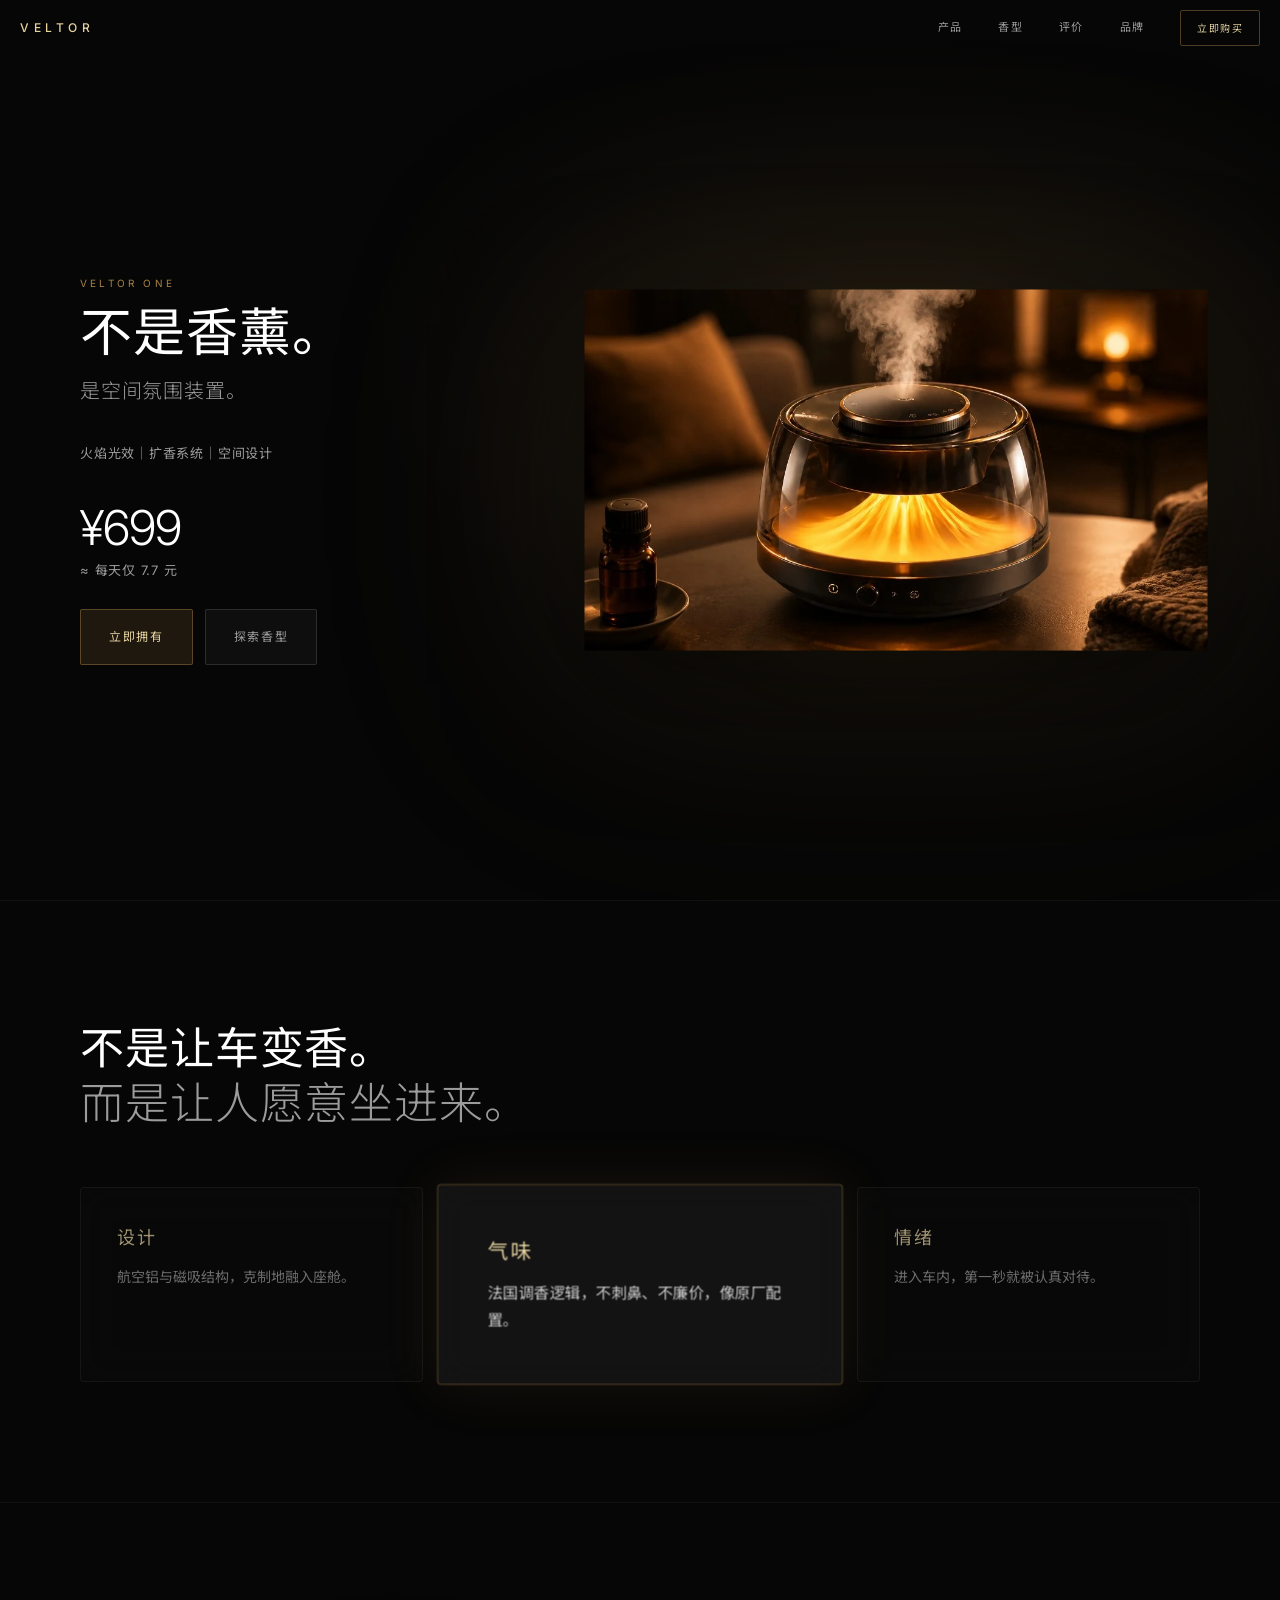
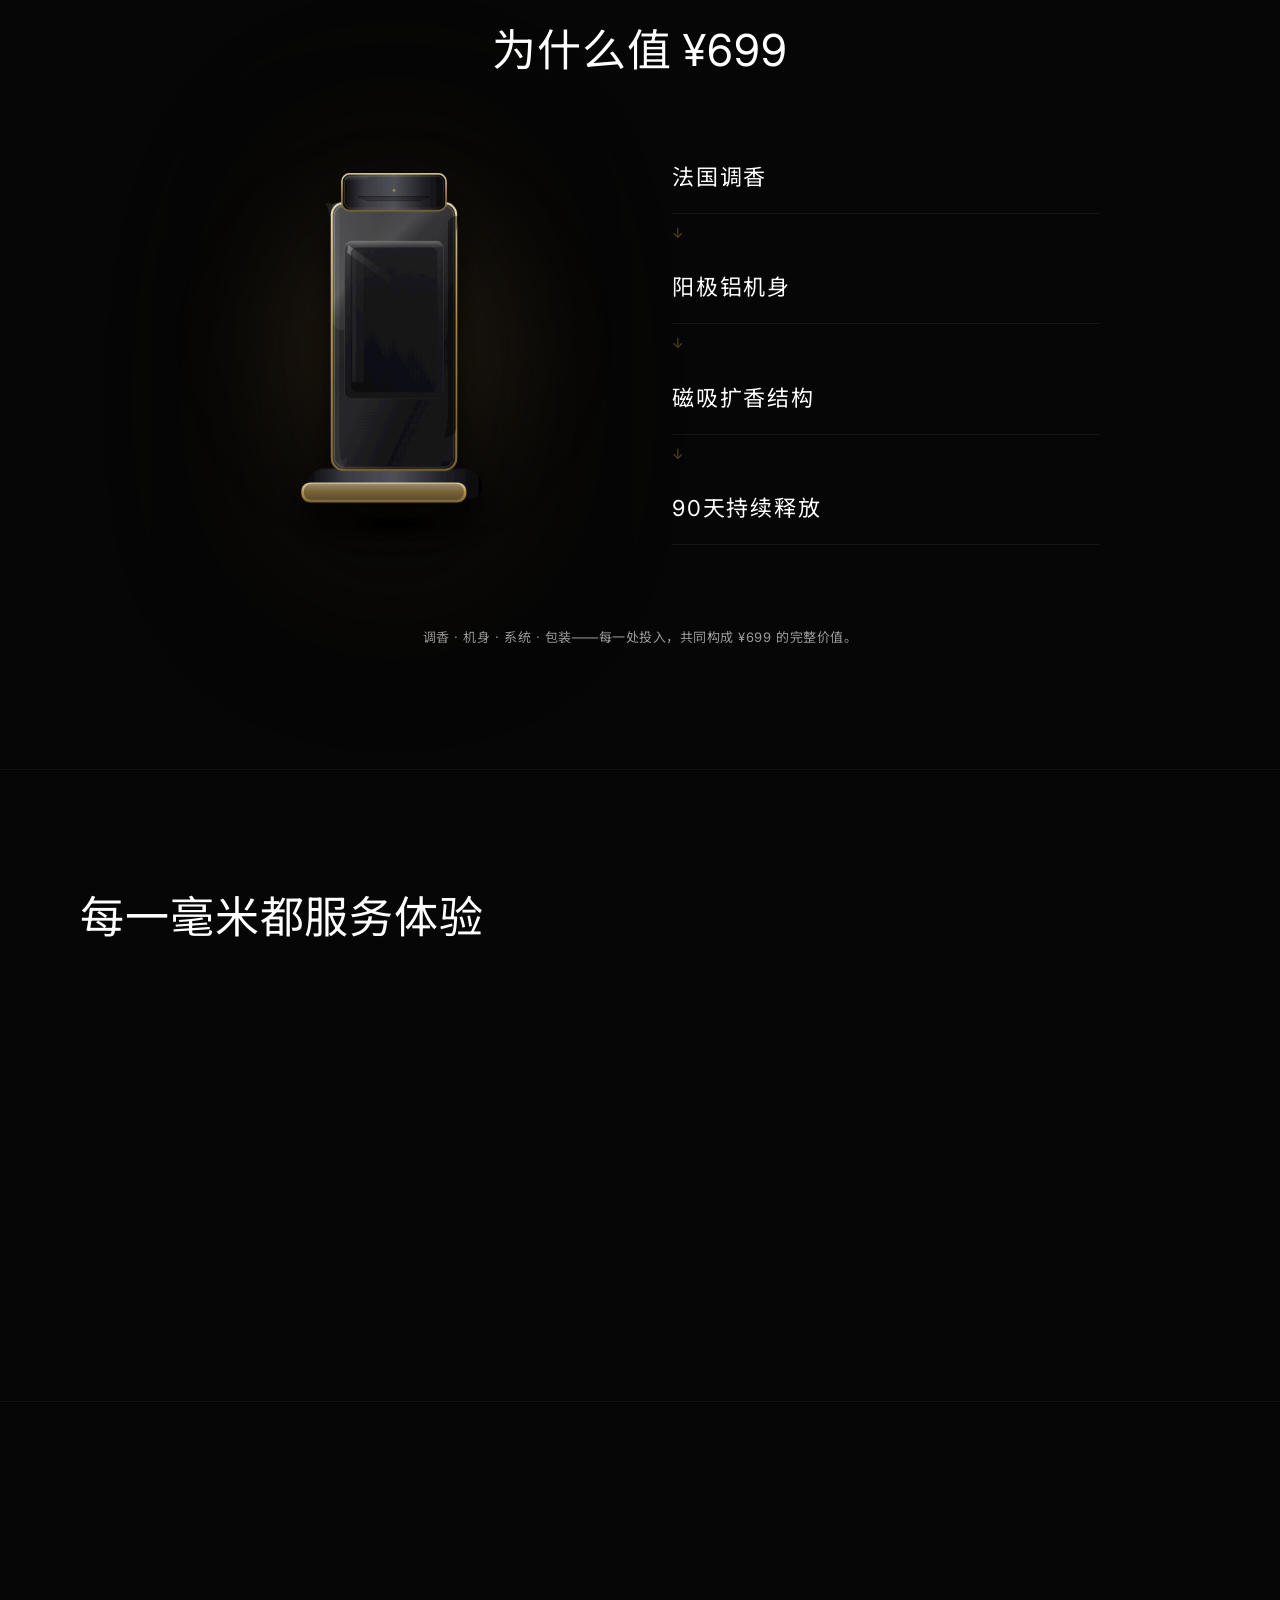
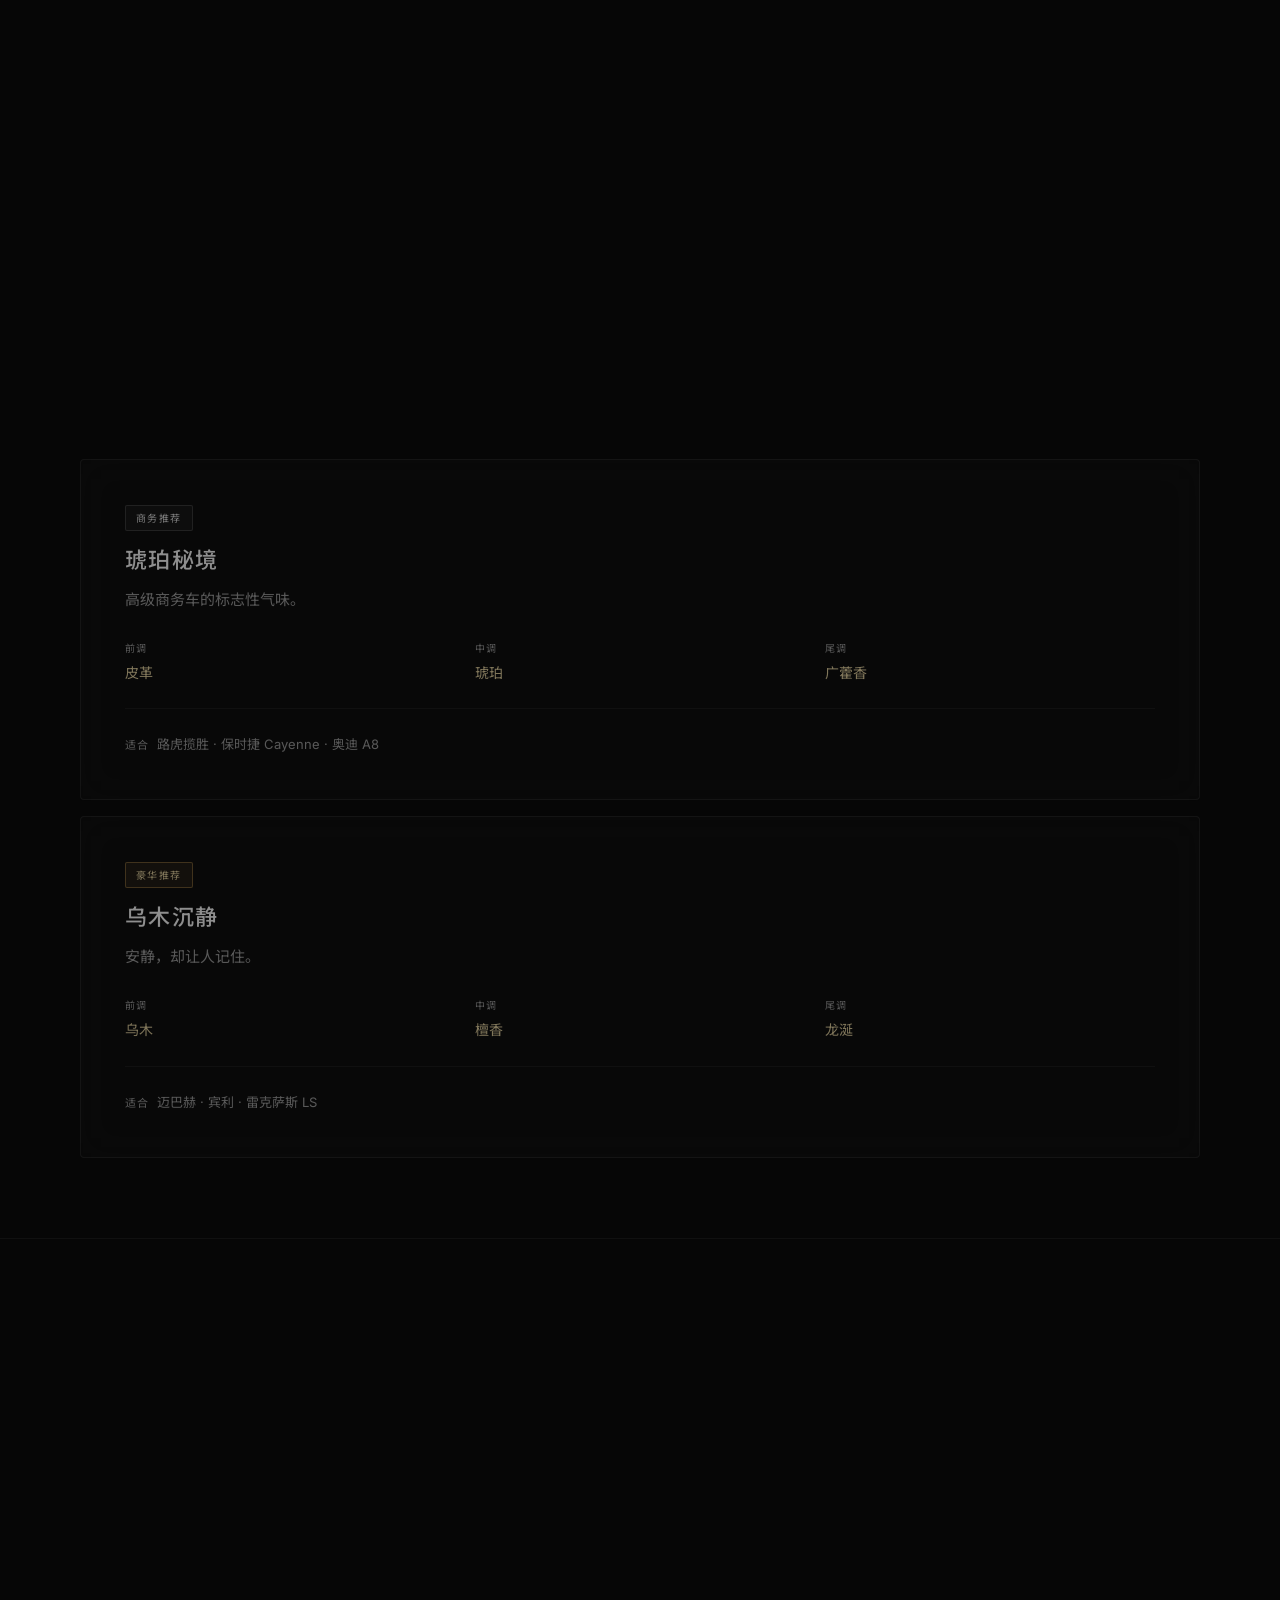
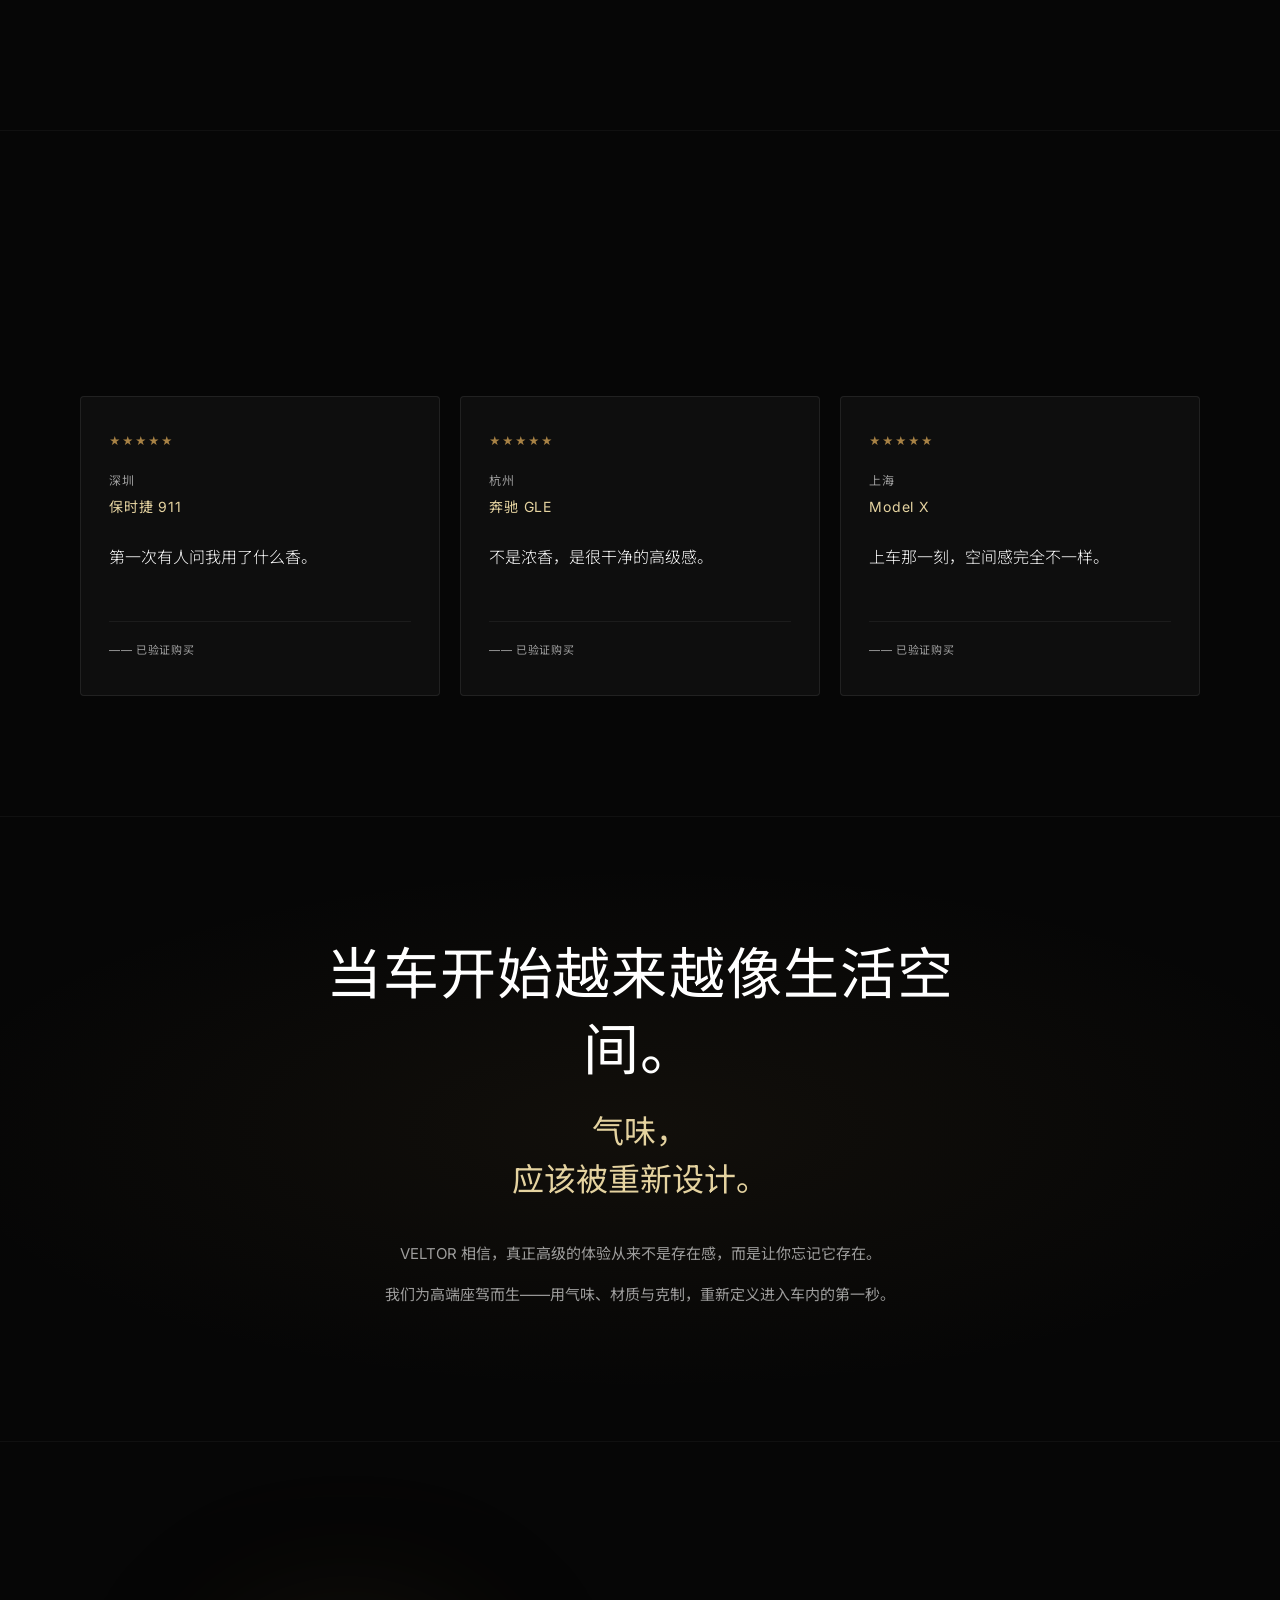
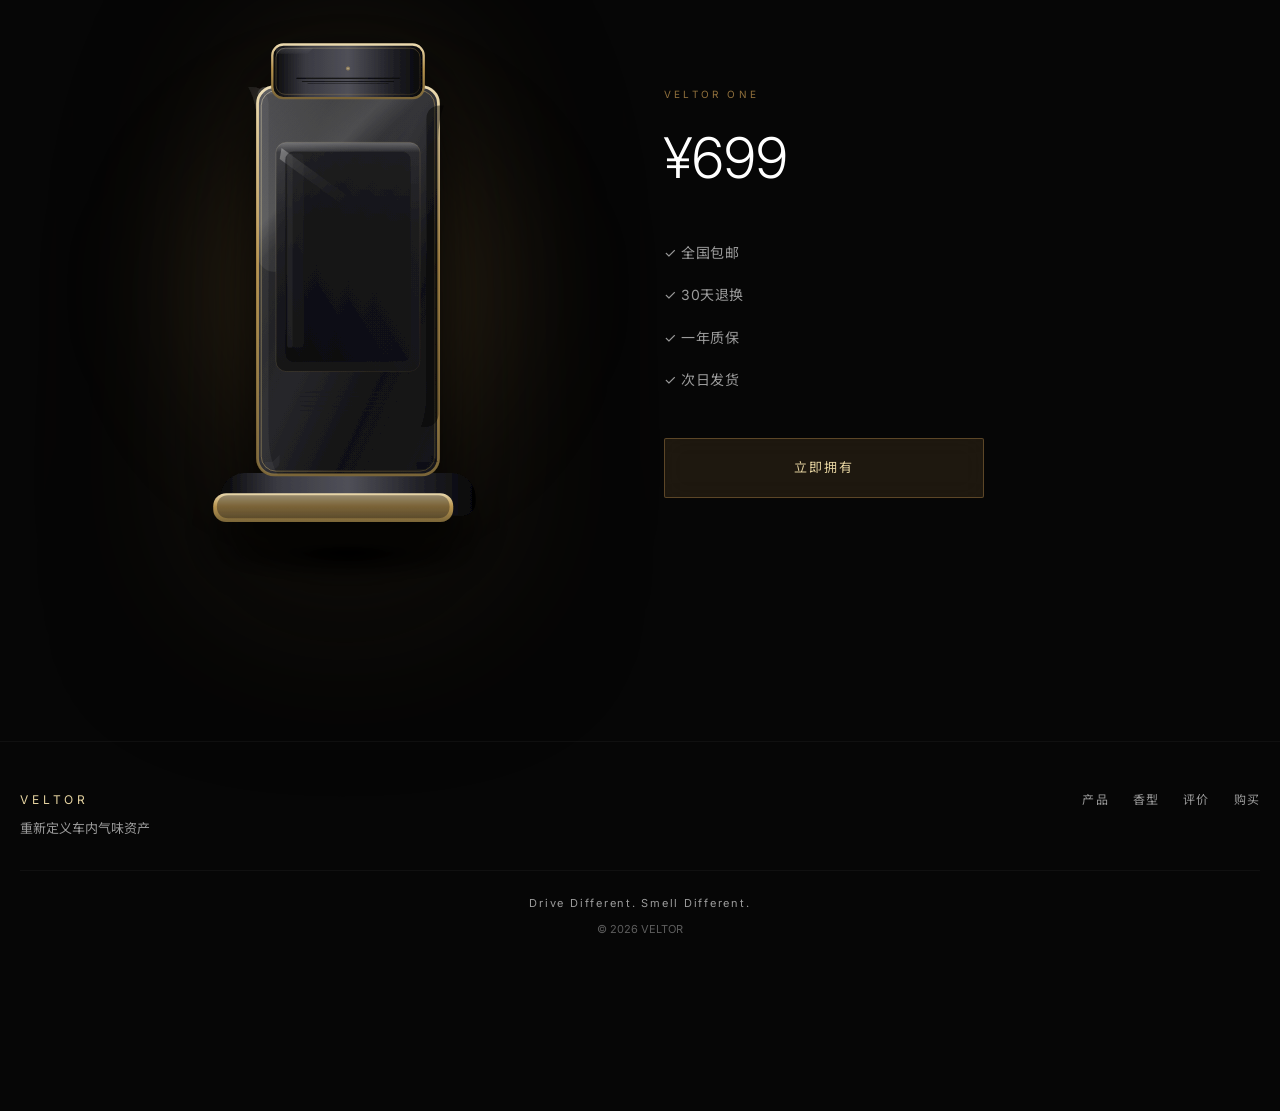
==== commit 2994afc5: "Upgrade homepage to V3 conversion polish and replace hero with product photography. Refines section " ====
--- a/index.html
+++ b/index.html
@@ -56,11 +56,9 @@
       <div class="hero__copy">
         <p class="eyebrow anim-up" style="--d:0.1s">VELTOR ONE</p>
         <h1 class="hero__headline anim-up" style="--d:0.2s">不是香薰。</h1>
-        <p class="hero__sub anim-up" style="--d:0.3s">是进入车辆后的第一感觉。</p>
+        <p class="hero__sub anim-up" style="--d:0.3s">是空间氛围装置。</p>
         <ul class="hero__features anim-up" style="--d:0.45s">
-          <li>法国调香</li>
-          <li>持续 90 天释放</li>
-          <li>航空级扩香系统</li>
+          <li>火焰光效｜扩香系统｜空间设计</li>
         </ul>
         <div class="hero__price-block anim-up" style="--d:0.55s">
           <p class="hero__price">¥699</p>
@@ -76,11 +74,10 @@
         <div class="hero__product" id="heroProduct">
           <img
             class="hero__img"
-            data-veltor-asset="assets/product-hero-render.svg"
-            src="assets/product-hero-render.svg"
-            alt="VELTOR ONE"
-            width="560"
-            height="728"
+            src="images/hero-product.webp"
+            alt="VELTOR ONE 空间氛围装置"
+            width="1024"
+            height="593"
             fetchpriority="high"
           >
         </div>
@@ -93,15 +90,15 @@
     <div class="container">
       <h2 class="section-title reveal">不是让车变香。<br><span class="muted">而是让人愿意坐进来。</span></h2>
       <div class="promise-grid reveal" data-delay="1">
-        <article class="promise-card">
+        <article class="promise-card promise-card--side">
+          <span class="promise-card__label">设计</span>
+          <p class="promise-card__text">航空铝与磁吸结构，克制地融入座舱。</p>
+        </article>
+        <article class="promise-card promise-card--featured">
           <span class="promise-card__label">气味</span>
           <p class="promise-card__text">法国调香逻辑，不刺鼻、不廉价，像原厂配置。</p>
         </article>
-        <article class="promise-card">
-          <span class="promise-card__label">设计</span>
-          <p class="promise-card__text">航空铝与磁吸结构，克制地融入座舱。</p>
-        </article>
-        <article class="promise-card">
+        <article class="promise-card promise-card--side">
           <span class="promise-card__label">情绪</span>
           <p class="promise-card__text">进入车内，第一秒就被认真对待。</p>
         </article>
@@ -113,33 +110,21 @@
   <section class="section section--worth" id="worth699">
     <div class="container">
       <h2 class="section-title reveal">为什么值 ¥699</h2>
-      <div class="worth-stage reveal">
-        <div class="worth-explode" aria-hidden="true">
-          <svg viewBox="0 0 320 320" fill="none" xmlns="http://www.w3.org/2000/svg">
-            <circle cx="160" cy="160" r="120" stroke="currentColor" stroke-width="0.5" opacity="0.15"/>
-            <rect x="130" y="80" width="60" height="140" rx="4" stroke="currentColor" stroke-width="0.75"/>
-            <rect x="118" y="68" width="84" height="18" rx="2" stroke="currentColor" stroke-width="0.75" opacity="0.7"/>
-            <circle cx="160" cy="140" r="22" stroke="currentColor" stroke-width="0.75" opacity="0.5"/>
-            <path d="M90 200L130 170M230 200L190 170M160 220V260" stroke="currentColor" stroke-width="0.75" opacity="0.45"/>
-            <ellipse cx="160" cy="160" rx="140" ry="40" stroke="currentColor" stroke-width="0.5" opacity="0.2" transform="rotate(-12 160 160)"/>
-          </svg>
-          <img class="worth-explode__product" data-veltor-asset="assets/product-hero-render.svg" src="assets/product-hero-render.svg" alt="" width="200" height="260">
-        </div>
-        <ul class="worth-pillars">
-          <li class="reveal" data-delay="0">法国香料实验室</li>
-          <li class="reveal" data-delay="1">航空铝合金</li>
-          <li class="reveal" data-delay="2">磁吸扩香系统</li>
-          <li class="reveal" data-delay="3">90 天持续释放</li>
-        </ul>
-      </div>
-      <div class="worth-cost reveal">
-        <p class="worth-cost__title">成本拆解</p>
-        <ul class="worth-cost__list">
-          <li><span>调香</span><span>￥220</span></li>
-          <li><span>机身</span><span>￥180</span></li>
-          <li><span>系统</span><span>￥160</span></li>
-          <li><span>包装</span><span>￥139</span></li>
-        </ul>
+      <div class="worth-chain reveal">
+        <div class="worth-chain__visual">
+          <div class="worth-chain__glow" aria-hidden="true"></div>
+          <img class="worth-chain__product" data-veltor-asset="assets/product-hero-render.svg" src="assets/product-hero-render.svg" alt="VELTOR ONE" width="300" height="390">
+        </div>
+        <ol class="worth-chain__steps">
+          <li class="reveal" data-delay="0"><span>法国调香</span></li>
+          <li class="worth-chain__arrow" aria-hidden="true">↓</li>
+          <li class="reveal" data-delay="1"><span>阳极铝机身</span></li>
+          <li class="worth-chain__arrow" aria-hidden="true">↓</li>
+          <li class="reveal" data-delay="2"><span>磁吸扩香结构</span></li>
+          <li class="worth-chain__arrow" aria-hidden="true">↓</li>
+          <li class="reveal" data-delay="3"><span>90天持续释放</span></li>
+        </ol>
+        <p class="worth-chain__note reveal">调香 · 机身 · 系统 · 包装——每一处投入，共同构成 ¥699 的完整价值。</p>
       </div>
     </div>
   </section>
@@ -182,6 +167,7 @@
       <div class="scent-stack" id="detailScents">
         <article class="scent-lg active reveal" data-scent="fir" data-delay="0" tabindex="0" role="button" aria-pressed="true">
           <div class="scent-lg__head">
+            <span class="scent-lg__badge">销量冠军</span>
             <h3>黑色夜空</h3>
             <p class="scent-lg__mood">像凌晨两点驶过高架。</p>
           </div>
@@ -194,7 +180,8 @@
         </article>
         <article class="scent-lg reveal" data-scent="cedar" data-delay="1" tabindex="0" role="button" aria-pressed="false">
           <div class="scent-lg__head">
-            <h3>琥珀皮革</h3>
+            <span class="scent-lg__badge scent-lg__badge--biz">商务推荐</span>
+            <h3>琥珀秘境</h3>
             <p class="scent-lg__mood">高级商务车的标志性气味。</p>
           </div>
           <div class="scent-lg__notes">
@@ -206,7 +193,8 @@
         </article>
         <article class="scent-lg reveal" data-scent="ebony" data-delay="2" tabindex="0" role="button" aria-pressed="false">
           <div class="scent-lg__head">
-            <h3>乌木沉境</h3>
+            <span class="scent-lg__badge scent-lg__badge--lux">豪华推荐</span>
+            <h3>乌木沉静</h3>
             <p class="scent-lg__mood">安静，却让人记住。</p>
           </div>
           <div class="scent-lg__notes">
@@ -225,11 +213,11 @@
     <div class="container">
       <h2 class="section-title reveal">属于这些座舱</h2>
       <div class="cars-track reveal">
-        <article class="car-chip">URUS</article>
-        <article class="car-chip">911</article>
-        <article class="car-chip">GLE</article>
-        <article class="car-chip">Model X</article>
-        <article class="car-chip">埃尔法</article>
+        <article class="car-cabin">URUS</article>
+        <article class="car-cabin">911</article>
+        <article class="car-cabin">GLE</article>
+        <article class="car-cabin">Model X</article>
+        <article class="car-cabin">埃尔法</article>
       </div>
     </div>
   </section>
@@ -242,20 +230,23 @@
       <div class="review-forum">
         <article class="forum-card reveal" data-delay="0">
           <div class="forum-card__stars">★★★★★</div>
-          <p class="forum-card__meta"><span>上海</span><span>宝马 740</span></p>
-          <blockquote>第一次觉得车里有高级酒店的感觉。</blockquote>
+          <p class="forum-card__city">深圳</p>
+          <p class="forum-card__car">保时捷 911</p>
+          <blockquote>第一次有人问我用了什么香。</blockquote>
           <footer>—— 已验证购买</footer>
         </article>
         <article class="forum-card reveal" data-delay="1">
           <div class="forum-card__stars">★★★★★</div>
-          <p class="forum-card__meta"><span>深圳</span><span>保时捷 Cayenne</span></p>
-          <blockquote>没有廉价香味，像原厂配置。</blockquote>
+          <p class="forum-card__city">杭州</p>
+          <p class="forum-card__car">奔驰 GLE</p>
+          <blockquote>不是浓香，是很干净的高级感。</blockquote>
           <footer>—— 已验证购买</footer>
         </article>
         <article class="forum-card reveal" data-delay="2">
           <div class="forum-card__stars">★★★★★</div>
-          <p class="forum-card__meta"><span>北京</span><span>奔驰 GLS</span></p>
-          <blockquote>朋友上车第一句话就在问在哪里买。</blockquote>
+          <p class="forum-card__city">上海</p>
+          <p class="forum-card__car">Model X</p>
+          <blockquote>上车那一刻，空间感完全不一样。</blockquote>
           <footer>—— 已验证购买</footer>
         </article>
       </div>
@@ -278,6 +269,7 @@
   <section class="section section--buy" id="buy">
     <div class="container buy-grid reveal">
       <div class="buy-visual">
+        <div class="buy-visual__glow" aria-hidden="true"></div>
         <img data-veltor-asset="assets/product-hero-render.svg" src="assets/product-hero-render.svg" alt="VELTOR ONE" width="480" height="624">
       </div>
       <div class="buy-panel">
@@ -285,10 +277,11 @@
         <p class="buy-price">¥699</p>
         <ul class="buy-trust">
           <li>✓ 全国包邮</li>
-          <li>✓ 30 天退换</li>
+          <li>✓ 30天退换</li>
           <li>✓ 一年质保</li>
+          <li>✓ 次日发货</li>
         </ul>
-        <button class="btn btn--gold btn--lg js-open-purchase" id="buyNowBtn" type="button">立即拥有</button>
+        <button class="btn btn--gold btn--buy js-open-purchase" id="buyNowBtn" type="button">立即拥有</button>
       </div>
     </div>
   </section>
@@ -327,8 +320,8 @@
         <span class="purchase-modal__label">香型选择</span>
         <div class="purchase-modal__scents">
           <button class="purchase-scent active" data-scent="fir" type="button">黑色夜空</button>
-          <button class="purchase-scent" data-scent="cedar" type="button">琥珀皮革</button>
-          <button class="purchase-scent" data-scent="ebony" type="button">乌木沉境</button>
+          <button class="purchase-scent" data-scent="cedar" type="button">琥珀秘境</button>
+          <button class="purchase-scent" data-scent="ebony" type="button">乌木沉静</button>
         </div>
       </div>
       <div class="purchase-modal__field">
--- a/style.css
+++ b/style.css
@@ -1,4 +1,4 @@
-/* VELTOR V2 — Luxury DTC */
+/* VELTOR V3 — Luxury DTC */
 
 :root {
   --bg: #060606;
@@ -6,8 +6,9 @@
   --gold-light: #E5D3A0;
   --text: #FFFFFF;
   --text-secondary: rgba(255, 255, 255, 0.6);
-  --glass: rgba(255, 255, 255, 0.04);
-  --border: rgba(168, 130, 69, 0.18);
+  --glass: rgba(255, 255, 255, 0.035);
+  --border: rgba(255, 255, 255, 0.08);
+  --border-gold: rgba(168, 130, 69, 0.45);
   --shadow-gold: 0 0 48px rgba(168, 130, 69, 0.14);
   --font: 'Inter', 'Noto Sans SC', -apple-system, sans-serif;
   --ease: cubic-bezier(0.22, 1, 0.36, 1);
@@ -57,7 +58,7 @@
 .section-lead { color: var(--text-secondary); font-size: 0.875rem; letter-spacing: 0.06em; margin: -28px 0 40px; }
 
 /* Reveal */
-.reveal { opacity: 0; transform: translateY(24px); transition: opacity 0.8s var(--ease), transform 0.8s var(--ease); }
+.reveal { opacity: 0; transform: translateY(40px); transition: opacity 0.8s var(--ease), transform 0.8s var(--ease); }
 .reveal.visible { opacity: 1; transform: translateY(0); }
 
 /* Buttons */
@@ -69,7 +70,7 @@
 }
 .btn--gold {
   background: rgba(168, 130, 69, 0.15);
-  border: 1px solid rgba(168, 130, 69, 0.55);
+  border: 1px solid var(--border-gold);
   color: var(--gold-light);
   backdrop-filter: blur(12px);
 }
@@ -85,7 +86,8 @@
   backdrop-filter: blur(12px);
 }
 .btn--ghost:hover { border-color: rgba(168,130,69,0.35); color: var(--text); }
-.btn--lg { min-height: 58px; width: 100%; max-width: 280px; }
+.btn--lg { min-height: 56px; width: 100%; max-width: 280px; }
+.btn--buy { min-height: 60px; width: 100%; max-width: 320px; font-size: 0.8125rem; }
 
 /* Nav */
 .nav {
@@ -94,8 +96,8 @@
   transition: var(--t);
 }
 .nav--scrolled {
-  background: rgba(6, 6, 6, 0.72);
-  backdrop-filter: blur(20px) saturate(160%);
+  background: rgba(8, 8, 8, 0.75);
+  backdrop-filter: blur(20px);
   border-bottom: 1px solid rgba(255,255,255,0.05);
 }
 .nav__inner {
@@ -159,155 +161,222 @@
 .hero__daily { font-size: 0.8125rem; color: var(--text-secondary); margin-top: 8px; letter-spacing: 0.06em; }
 .hero__price-block { margin-bottom: 28px; }
 .hero__actions { display: flex; flex-wrap: wrap; gap: 12px; }
-.hero__visual { position: relative; display: flex; justify-content: center; align-items: center; min-height: 420px; }
+.hero__visual { position: relative; display: flex; justify-content: center; align-items: center; min-height: 420px; transform: translateX(-40px); }
 .hero__glow {
-  position: absolute; width: 80%; height: 70%;
-  background: radial-gradient(circle, rgba(168,130,69,0.22) 0%, transparent 65%);
-  filter: blur(48px); pointer-events: none;
+  position: absolute; width: 90%; height: 80%;
+  background: radial-gradient(circle, rgba(255,170,60,.18), transparent 70%);
+  filter: blur(56px); pointer-events: none;
 }
 .hero__product {
   position: relative; z-index: 1;
-  animation: float 6s ease-in-out infinite;
+  animation: float 8s ease-in-out infinite;
   transition: transform 0.15s var(--ease);
   will-change: transform;
 }
 .hero__img {
   width: min(100%, 560px);
-  filter: drop-shadow(0 24px 48px rgba(0,0,0,0.55)) drop-shadow(0 0 80px rgba(168,130,69,0.12));
-  transform: scale(1.4);
-  animation: heroScale 1.2s var(--ease) 0.4s both;
+  max-height: min(72vh, 640px);
+  height: auto;
+  object-fit: contain;
+  object-position: center;
+  filter: drop-shadow(0 28px 56px rgba(0,0,0,0.55)) drop-shadow(0 0 96px rgba(168,130,69,0.18));
+  transform: scale(1.18);
 }
 
 .anim-up { opacity: 0; transform: translateY(20px); animation: fadeUp 1s var(--ease) var(--d, 0s) forwards; }
 
 @keyframes fadeIn { to { opacity: 1; } }
 @keyframes fadeUp { to { opacity: 1; transform: translateY(0); } }
-@keyframes heroScale { from { opacity: 0; transform: scale(1.1); } to { opacity: 1; transform: scale(1.4); } }
-@keyframes float { 0%, 100% { transform: translateY(0); } 50% { transform: translateY(-12px); } }
+@keyframes heroScale { from { opacity: 0; transform: scale(1.02); } to { opacity: 1; transform: scale(1.12); } }
+@keyframes float { 0% { transform: translateY(0); } 50% { transform: translateY(-8px); } 100% { transform: translateY(0); } }
 @keyframes breath { from { opacity: 0.7; } to { opacity: 1; } }
 
 /* Promise */
-.promise-grid { display: grid; grid-template-columns: repeat(3, 1fr); gap: 20px; }
+.promise-grid { display: grid; grid-template-columns: 1fr 1.15fr 1fr; gap: 20px; align-items: stretch; }
 .promise-card {
   padding: clamp(28px, 4vw, 36px);
   background: var(--glass); border: 1px solid var(--border); border-radius: 4px;
   backdrop-filter: blur(16px); transition: var(--t);
 }
-.promise-card:hover { border-color: rgba(168,130,69,0.35); box-shadow: var(--shadow-gold); }
+.promise-card:hover { border-color: var(--border-gold); box-shadow: var(--shadow-gold); }
+.promise-card--featured {
+  padding: clamp(36px, 5vw, 48px);
+  background: rgba(255, 255, 255, 0.055);
+  border-color: var(--border-gold);
+  box-shadow: 0 0 56px rgba(168, 130, 69, 0.12);
+  transform: scale(1.03);
+}
+.promise-card--featured .promise-card__label { font-size: 1.25rem; color: var(--gold-light); }
+.promise-card--featured .promise-card__text { color: rgba(255, 255, 255, 0.78); font-size: 0.9375rem; }
+.promise-card--side { opacity: 0.68; background: rgba(255, 255, 255, 0.025); }
+.promise-card--side:hover { opacity: 0.85; }
 .promise-card__label { display: block; font-size: 1.125rem; letter-spacing: 0.12em; margin-bottom: 12px; color: var(--gold-light); }
 .promise-card__text { font-size: 0.875rem; color: var(--text-secondary); line-height: 1.75; }
 
-/* Worth */
+/* Worth chain */
 .section--worth { text-align: center; }
-.worth-stage { margin-bottom: 48px; }
-.worth-explode {
-  position: relative; width: min(320px, 80vw); margin: 0 auto 40px;
-  color: var(--gold); aspect-ratio: 1;
-}
-.worth-explode svg { width: 100%; height: 100%; }
-.worth-explode__product {
-  position: absolute; inset: 0; margin: auto; width: 45%; height: auto;
-  object-fit: contain; filter: drop-shadow(0 16px 32px rgba(0,0,0,0.5));
-}
-.worth-pillars {
-  list-style: none; display: grid; grid-template-columns: repeat(4, 1fr); gap: 12px; max-width: 720px; margin: 0 auto;
-}
-.worth-pillars li {
-  padding: 14px 12px; font-size: 0.75rem; letter-spacing: 0.06em;
-  border: 1px solid var(--border); border-radius: 2px; background: var(--glass);
-}
-.worth-cost { max-width: 400px; margin: 0 auto; text-align: left; }
-.worth-cost__title { font-size: 0.6875rem; letter-spacing: 0.16em; color: var(--text-secondary); margin-bottom: 16px; }
-.worth-cost__list { list-style: none; }
-.worth-cost__list li {
-  display: flex; justify-content: space-between; padding: 12px 0;
+.worth-chain {
+  display: grid; grid-template-columns: 1fr 1fr; gap: clamp(32px, 5vw, 64px);
+  align-items: center; max-width: 920px; margin: 0 auto;
+}
+.worth-chain__visual {
+  position: relative; display: flex; justify-content: center; align-items: center;
+  min-height: 420px;
+}
+.worth-chain__glow {
+  position: absolute; width: 85%; height: 75%;
+  background: radial-gradient(circle, rgba(168,130,69,0.22) 0%, transparent 65%);
+  filter: blur(48px); pointer-events: none;
+}
+.worth-chain__product {
+  position: relative; z-index: 1;
+  width: min(100%, 220px); height: auto;
+  transform: scale(1.5);
+  filter: drop-shadow(0 24px 48px rgba(0,0,0,0.55)) drop-shadow(0 0 64px rgba(168,130,69,0.14));
+}
+.worth-chain__steps {
+  list-style: none; text-align: left; padding: 0;
+}
+.worth-chain__steps li:not(.worth-chain__arrow) {
+  padding: 18px 0;
   border-bottom: 1px solid rgba(255,255,255,0.06);
-  font-size: 0.875rem; color: var(--text-secondary);
-}
-.worth-cost__list li span:last-child { color: var(--gold-light); }
+  transition: var(--t);
+}
+.worth-chain__steps li:not(.worth-chain__arrow):hover { padding-left: 8px; }
+.worth-chain__steps li:not(.worth-chain__arrow) span {
+  font-size: clamp(1.125rem, 2vw, 1.375rem);
+  letter-spacing: 0.08em; color: var(--text);
+}
+.worth-chain__arrow {
+  padding: 8px 0; font-size: 0.875rem; color: var(--gold); opacity: 0.5; letter-spacing: 0.2em;
+}
+.worth-chain__note {
+  grid-column: 1 / -1; max-width: 520px; margin: 8px auto 0;
+  font-size: 0.8125rem; color: var(--text-secondary); line-height: 1.8; letter-spacing: 0.04em;
+}
 
 /* Craft */
 .craft-scroll { display: grid; grid-template-columns: repeat(3, 1fr); gap: 20px; }
 .craft-card {
-  padding: 32px 24px; background: var(--glass); border: 1px solid var(--border);
+  min-height: 280px; padding: 40px 28px;
+  background: var(--glass); border: 1px solid var(--border);
   border-radius: 4px; transition: var(--t);
-}
-.craft-card:hover { transform: scale(1.02); border-color: rgba(168,130,69,0.35); box-shadow: var(--shadow-gold); }
-.craft-card__art { width: 56px; height: 56px; color: var(--gold); margin-bottom: 20px; }
+  display: flex; flex-direction: column;
+}
+.craft-card:hover {
+  transform: scale(1.03);
+  border-color: var(--border-gold);
+  box-shadow: 0 0 40px rgba(168, 130, 69, 0.16), inset 0 0 0 1px rgba(168, 130, 69, 0.12);
+}
+.craft-card__art { width: 56px; height: 56px; color: var(--gold); margin-bottom: 28px; flex-shrink: 0; }
 .craft-card__art svg { width: 100%; height: 100%; }
-.craft-card h3 { font-size: 1rem; font-weight: 500; margin-bottom: 10px; letter-spacing: 0.06em; }
-.craft-card p { font-size: 0.8125rem; color: var(--text-secondary); line-height: 1.75; }
+.craft-card h3 { font-size: 1.0625rem; font-weight: 500; margin-bottom: 14px; letter-spacing: 0.06em; }
+.craft-card p { font-size: 0.8125rem; color: var(--text-secondary); line-height: 1.85; margin-top: auto; }
 
 /* Scents */
 .scent-stack { display: flex; flex-direction: column; gap: 16px; }
 .scent-lg {
-  padding: clamp(28px, 4vw, 40px);
+  min-height: 320px; padding: clamp(32px, 4vw, 44px);
   background: var(--glass); border: 1px solid var(--border); border-radius: 4px;
   backdrop-filter: blur(16px); cursor: pointer; transition: var(--t); text-align: left;
+  display: flex; flex-direction: column;
 }
 .scent-lg:hover, .scent-lg.active {
-  border-color: rgba(168,130,69,0.45);
+  border-color: var(--border-gold);
   box-shadow: var(--shadow-gold);
 }
 .scent-lg.active { background: rgba(168,130,69,0.06); transform: scale(1.01); }
 .scent-stack:has(.scent-lg.active) .scent-lg:not(.active) { opacity: 0.55; }
-.scent-lg__head h3 { font-size: 1.375rem; font-weight: 500; letter-spacing: 0.06em; margin-bottom: 8px; }
-.scent-lg__mood { font-size: 0.9375rem; color: var(--text-secondary); margin-bottom: 24px; }
+.scent-lg__badge {
+  display: inline-block; margin-bottom: 12px;
+  padding: 4px 10px; font-size: 0.625rem; letter-spacing: 0.14em;
+  color: var(--gold-light); border: 1px solid var(--border-gold);
+  border-radius: 2px; background: rgba(168,130,69,0.08);
+}
+.scent-lg__badge--biz { color: rgba(255,255,255,0.85); border-color: rgba(255,255,255,0.15); background: rgba(255,255,255,0.04); }
+.scent-lg__badge--lux { border-color: rgba(168,130,69,0.6); background: rgba(168,130,69,0.12); }
+.scent-lg__head h3 { font-size: 1.375rem; font-weight: 500; letter-spacing: 0.06em; margin-bottom: 10px; }
+.scent-lg__mood { font-size: 0.9375rem; color: var(--text-secondary); margin-bottom: 28px; line-height: 1.6; }
 .scent-lg__notes {
-  display: grid; grid-template-columns: repeat(3, 1fr); gap: 16px;
-  margin-bottom: 20px; padding-bottom: 20px; border-bottom: 1px solid rgba(255,255,255,0.06);
-}
-.scent-lg__notes span { display: block; font-size: 0.625rem; letter-spacing: 0.14em; color: var(--text-secondary); margin-bottom: 4px; }
+  display: grid; grid-template-columns: repeat(3, 1fr); gap: 20px;
+  margin-bottom: 24px; padding-bottom: 24px; border-bottom: 1px solid rgba(255,255,255,0.06);
+  margin-top: auto;
+}
+.scent-lg__notes span { display: block; font-size: 0.625rem; letter-spacing: 0.14em; color: var(--text-secondary); margin-bottom: 6px; }
 .scent-lg__notes p { font-size: 0.875rem; color: var(--gold-light); }
-.scent-lg__cars { font-size: 0.8125rem; color: var(--text-secondary); }
+.scent-lg__cars { font-size: 0.8125rem; color: var(--text-secondary); line-height: 1.7; }
 .scent-lg__cars span { color: var(--text-secondary); margin-right: 8px; font-size: 0.6875rem; letter-spacing: 0.1em; }
 
 /* Cars */
 .cars-track {
-  display: flex; gap: 16px; overflow-x: auto; padding-bottom: 8px;
+  display: flex; gap: 16px; overflow-x: auto; padding: 8px 0 12px;
   scroll-snap-type: x mandatory; -webkit-overflow-scrolling: touch;
 }
 .cars-track::-webkit-scrollbar { height: 4px; }
 .cars-track::-webkit-scrollbar-thumb { background: rgba(168,130,69,0.3); border-radius: 2px; }
-.car-chip {
+.car-cabin {
   flex: 0 0 auto; scroll-snap-align: start;
-  min-width: 140px; padding: 24px 32px; text-align: center;
-  font-size: 0.875rem; letter-spacing: 0.2em;
-  background: var(--glass); border: 1px solid var(--border); border-radius: 4px;
-  backdrop-filter: blur(12px); transition: var(--t);
-}
-.car-chip:hover { border-color: rgba(168,130,69,0.4); box-shadow: var(--shadow-gold); }
+  min-width: clamp(160px, 22vw, 200px); min-height: 120px;
+  padding: 32px 36px; text-align: center;
+  font-size: 0.9375rem; letter-spacing: 0.22em; font-weight: 400;
+  background: linear-gradient(145deg, rgba(255,255,255,0.06) 0%, rgba(255,255,255,0.02) 100%);
+  border: 1px solid var(--border); border-radius: 6px;
+  backdrop-filter: blur(20px); transition: var(--t);
+  display: flex; align-items: center; justify-content: center;
+  position: relative; overflow: hidden;
+}
+.car-cabin::before {
+  content: ''; position: absolute; inset: 0;
+  background: radial-gradient(ellipse 80% 60% at 50% 100%, rgba(168,130,69,0.08) 0%, transparent 70%);
+  pointer-events: none;
+}
+.car-cabin:hover {
+  border-color: var(--border-gold);
+  box-shadow: 0 0 32px rgba(168, 130, 69, 0.14), inset 0 0 0 1px rgba(168, 130, 69, 0.2);
+  transform: translateY(-2px);
+}
 
 /* Reviews forum */
 .review-forum { display: grid; grid-template-columns: repeat(3, 1fr); gap: 20px; }
 .forum-card {
-  padding: 28px 24px; min-height: 240px;
-  background: rgba(255,255,255,0.03); border: 1px solid rgba(255,255,255,0.08);
+  min-height: 300px; padding: 36px 28px;
+  background: var(--glass); border: 1px solid var(--border);
   border-radius: 4px; display: flex; flex-direction: column;
   transition: var(--t);
 }
-.forum-card:hover { border-color: rgba(168,130,69,0.3); box-shadow: var(--shadow-gold); }
-.forum-card__stars { font-size: 0.6875rem; color: var(--gold); letter-spacing: 0.1em; margin-bottom: 12px; }
-.forum-card__meta { display: flex; gap: 12px; font-size: 0.6875rem; color: var(--text-secondary); letter-spacing: 0.08em; margin-bottom: 16px; }
-.forum-card blockquote { flex: 1; font-size: 0.9375rem; line-height: 1.8; color: var(--text); margin-bottom: 16px; }
-.forum-card footer { font-size: 0.6875rem; color: var(--text-secondary); letter-spacing: 0.06em; padding-top: 16px; border-top: 1px solid rgba(255,255,255,0.06); }
+.forum-card:hover { border-color: var(--border-gold); box-shadow: var(--shadow-gold); }
+.forum-card__stars { font-size: 0.6875rem; color: var(--gold); letter-spacing: 0.1em; margin-bottom: 20px; }
+.forum-card__city { font-size: 0.75rem; color: var(--text-secondary); letter-spacing: 0.1em; margin-bottom: 6px; }
+.forum-card__car { font-size: 0.875rem; color: var(--gold-light); letter-spacing: 0.06em; margin-bottom: 24px; }
+.forum-card blockquote { flex: 1; font-size: 1rem; line-height: 1.9; color: var(--text); margin-bottom: 28px; font-weight: 300; }
+.forum-card footer { font-size: 0.6875rem; color: var(--text-secondary); letter-spacing: 0.06em; padding-top: 20px; border-top: 1px solid rgba(255,255,255,0.06); }
 
 /* Story */
 .section--story {
   text-align: center;
   background: radial-gradient(ellipse 80% 60% at 50% 50%, rgba(168,130,69,0.07) 0%, transparent 70%);
 }
-.story-head { font-size: clamp(1.5rem, 3vw, 2rem); font-weight: 400; line-height: 1.4; margin-bottom: 16px; }
-.story-sub { font-size: clamp(1.25rem, 2.5vw, 1.75rem); color: var(--gold-light); margin-bottom: 32px; line-height: 1.5; }
+.story-head { font-size: clamp(1.75rem, 5vw, 3.5rem); font-weight: 400; line-height: 1.35; margin-bottom: 20px; letter-spacing: 0.02em; }
+.story-sub { font-size: clamp(1.25rem, 3vw, 2rem); color: var(--gold-light); margin-bottom: 36px; line-height: 1.5; }
 .story-body p { font-size: 0.9375rem; color: var(--text-secondary); line-height: 1.9; margin-bottom: 12px; }
 
 /* Buy */
 .section--buy { min-height: 100vh; min-height: 100svh; display: flex; align-items: center; }
 .buy-grid { display: grid; grid-template-columns: 1fr 1fr; gap: 48px; align-items: center; width: var(--container); margin: 0 auto; }
-.buy-visual img { width: min(100%, 480px); margin: 0 auto; filter: drop-shadow(0 32px 64px rgba(0,0,0,0.5)); }
-.buy-price { font-size: clamp(2.5rem, 5vw, 3.5rem); font-weight: 300; margin: 8px 0 24px; }
-.buy-trust { list-style: none; margin-bottom: 32px; }
-.buy-trust li { font-size: 0.875rem; color: var(--text-secondary); padding: 8px 0; letter-spacing: 0.04em; }
+.buy-visual { position: relative; display: flex; justify-content: center; align-items: center; }
+.buy-visual__glow {
+  position: absolute; width: 80%; height: 75%;
+  background: radial-gradient(circle, rgba(168,130,69,0.28) 0%, transparent 65%);
+  filter: blur(56px); pointer-events: none;
+}
+.buy-visual img {
+  position: relative; z-index: 1;
+  width: min(100%, 480px); margin: 0 auto;
+  filter: drop-shadow(0 40px 80px rgba(0,0,0,0.6)) drop-shadow(0 0 80px rgba(168,130,69,0.16));
+}
+.buy-price { font-size: clamp(2.5rem, 5vw, 3.5rem); font-weight: 300; margin: 8px 0 28px; }
+.buy-trust { list-style: none; margin-bottom: 36px; }
+.buy-trust li { font-size: 0.875rem; color: var(--text-secondary); padding: 10px 0; letter-spacing: 0.04em; }
 
 /* Footer */
 .footer { padding: 48px 20px 100px; border-top: 1px solid rgba(255,255,255,0.04); }
@@ -330,7 +399,7 @@
   align-items: center; justify-content: space-between; gap: 16px;
 }
 .mobile-bar__price { font-size: 1.125rem; color: var(--gold-light); letter-spacing: 0.04em; }
-.mobile-bar .btn { flex: 1; max-width: 200px; min-height: 48px; }
+.mobile-bar .btn { flex: 1; max-width: 200px; min-height: 56px; }
 
 body.has-mobile-bar { padding-bottom: 72px; }
 
@@ -382,20 +451,25 @@
   .nav__mobile { display: flex; }
 
   .hero__grid { grid-template-columns: 1fr; text-align: center; }
-  .hero__visual { order: -1; min-height: 280px; }
-  .hero__img { transform: scale(1.15); animation-name: heroScaleMobile; }
-  @keyframes heroScaleMobile { from { opacity: 0; transform: scale(1); } to { opacity: 1; transform: scale(1.15); } }
+  .hero__visual { order: -1; min-height: 280px; transform: none; }
+  .hero__product { transform: none; }
+  .hero__img { transform: scale(1); max-height: min(52vh, 420px); }
   .hero__actions { justify-content: center; }
   .hero__features { text-align: left; max-width: 280px; margin-left: auto; margin-right: auto; }
 
-  .promise-grid, .worth-pillars, .craft-scroll, .review-forum { grid-template-columns: 1fr; }
+  .promise-grid { grid-template-columns: 1fr; }
+  .promise-card--featured { transform: none; }
+  .worth-chain { grid-template-columns: 1fr; gap: 32px; }
+  .worth-chain__visual { min-height: 280px; }
+  .worth-chain__product { transform: scale(1.2); }
+  .worth-chain__steps { text-align: center; }
+  .craft-scroll, .review-forum { grid-template-columns: 1fr; }
+  .scent-lg { min-height: 280px; }
   .scent-lg__notes { grid-template-columns: 1fr; gap: 12px; }
-
-  .section--craft, .section--worth, .section--cars, .section--story { display: none; }
 
   .buy-grid { grid-template-columns: 1fr; text-align: center; }
   .buy-panel { display: flex; flex-direction: column; align-items: center; }
-  .btn--lg { max-width: 100%; }
+  .btn--buy { max-width: 100%; }
 
   .footer__row { flex-direction: column; align-items: center; text-align: center; }
   .footer { padding-bottom: 120px; }
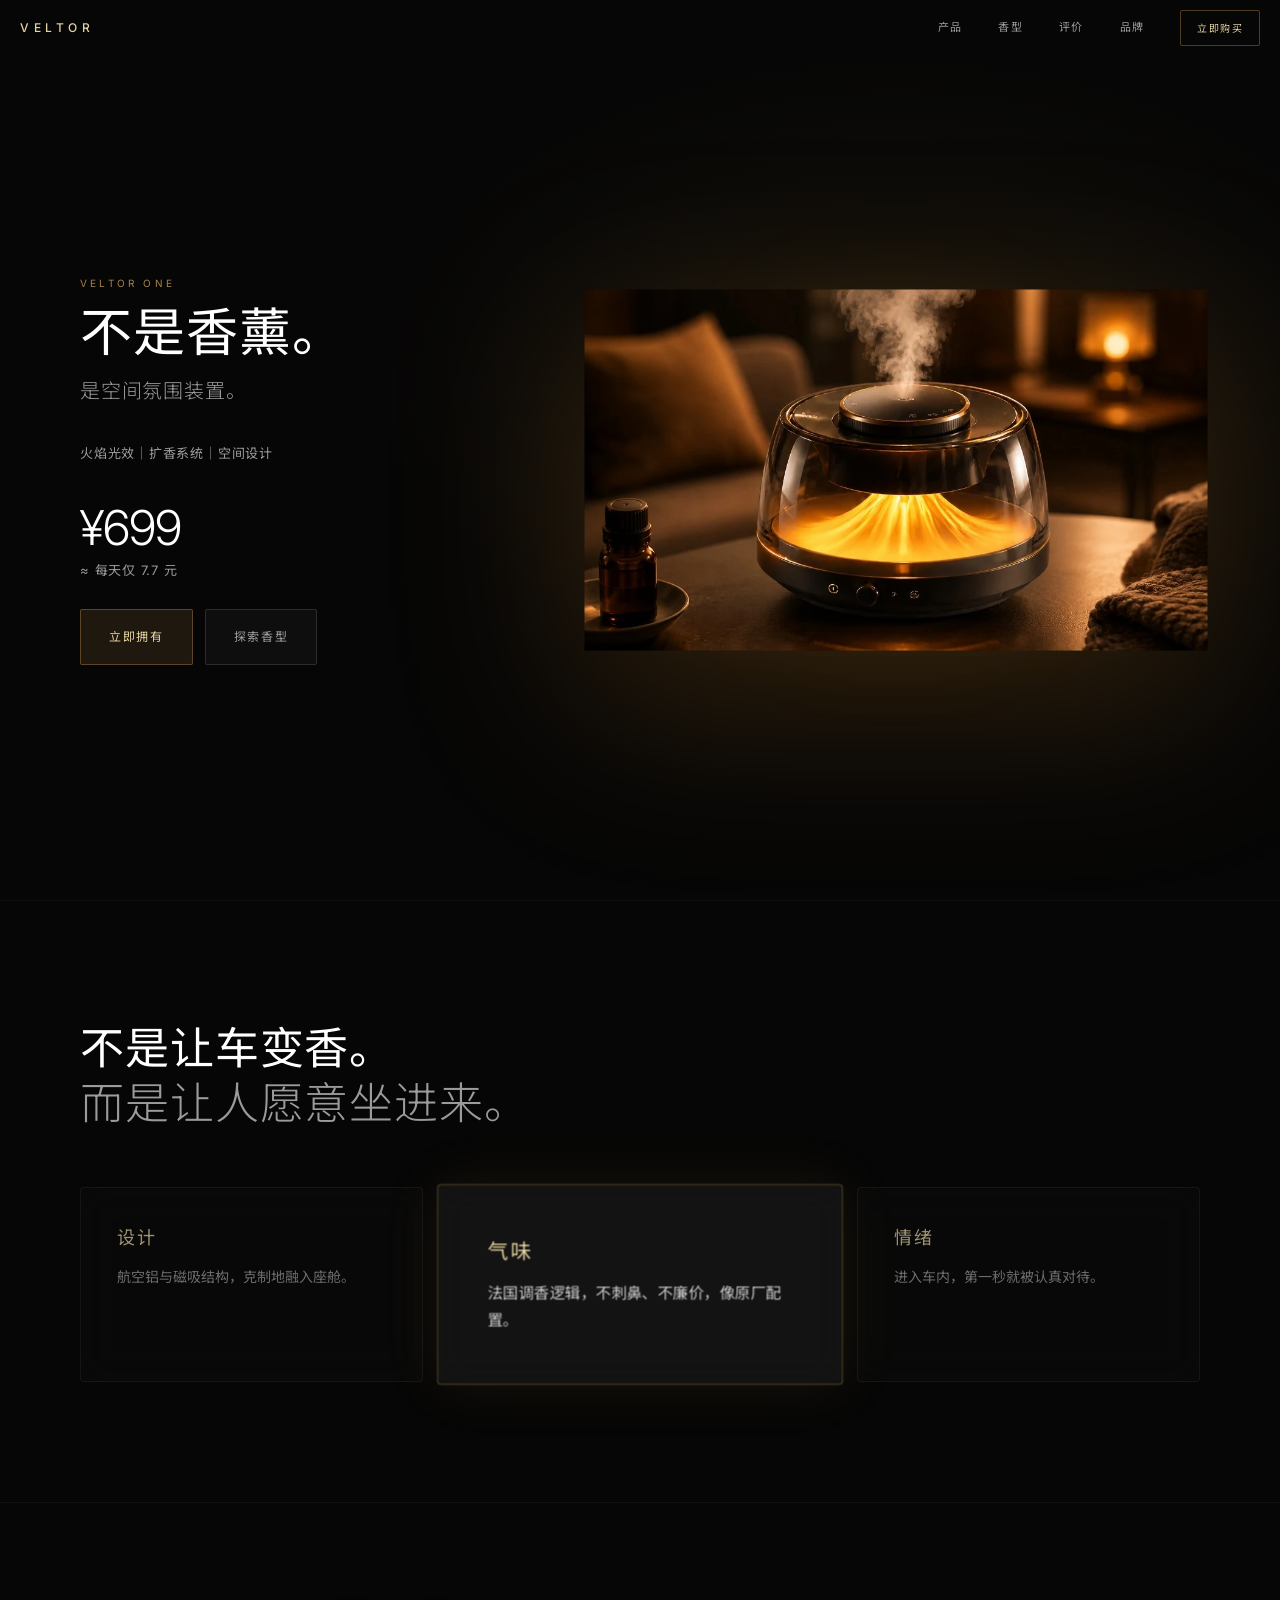
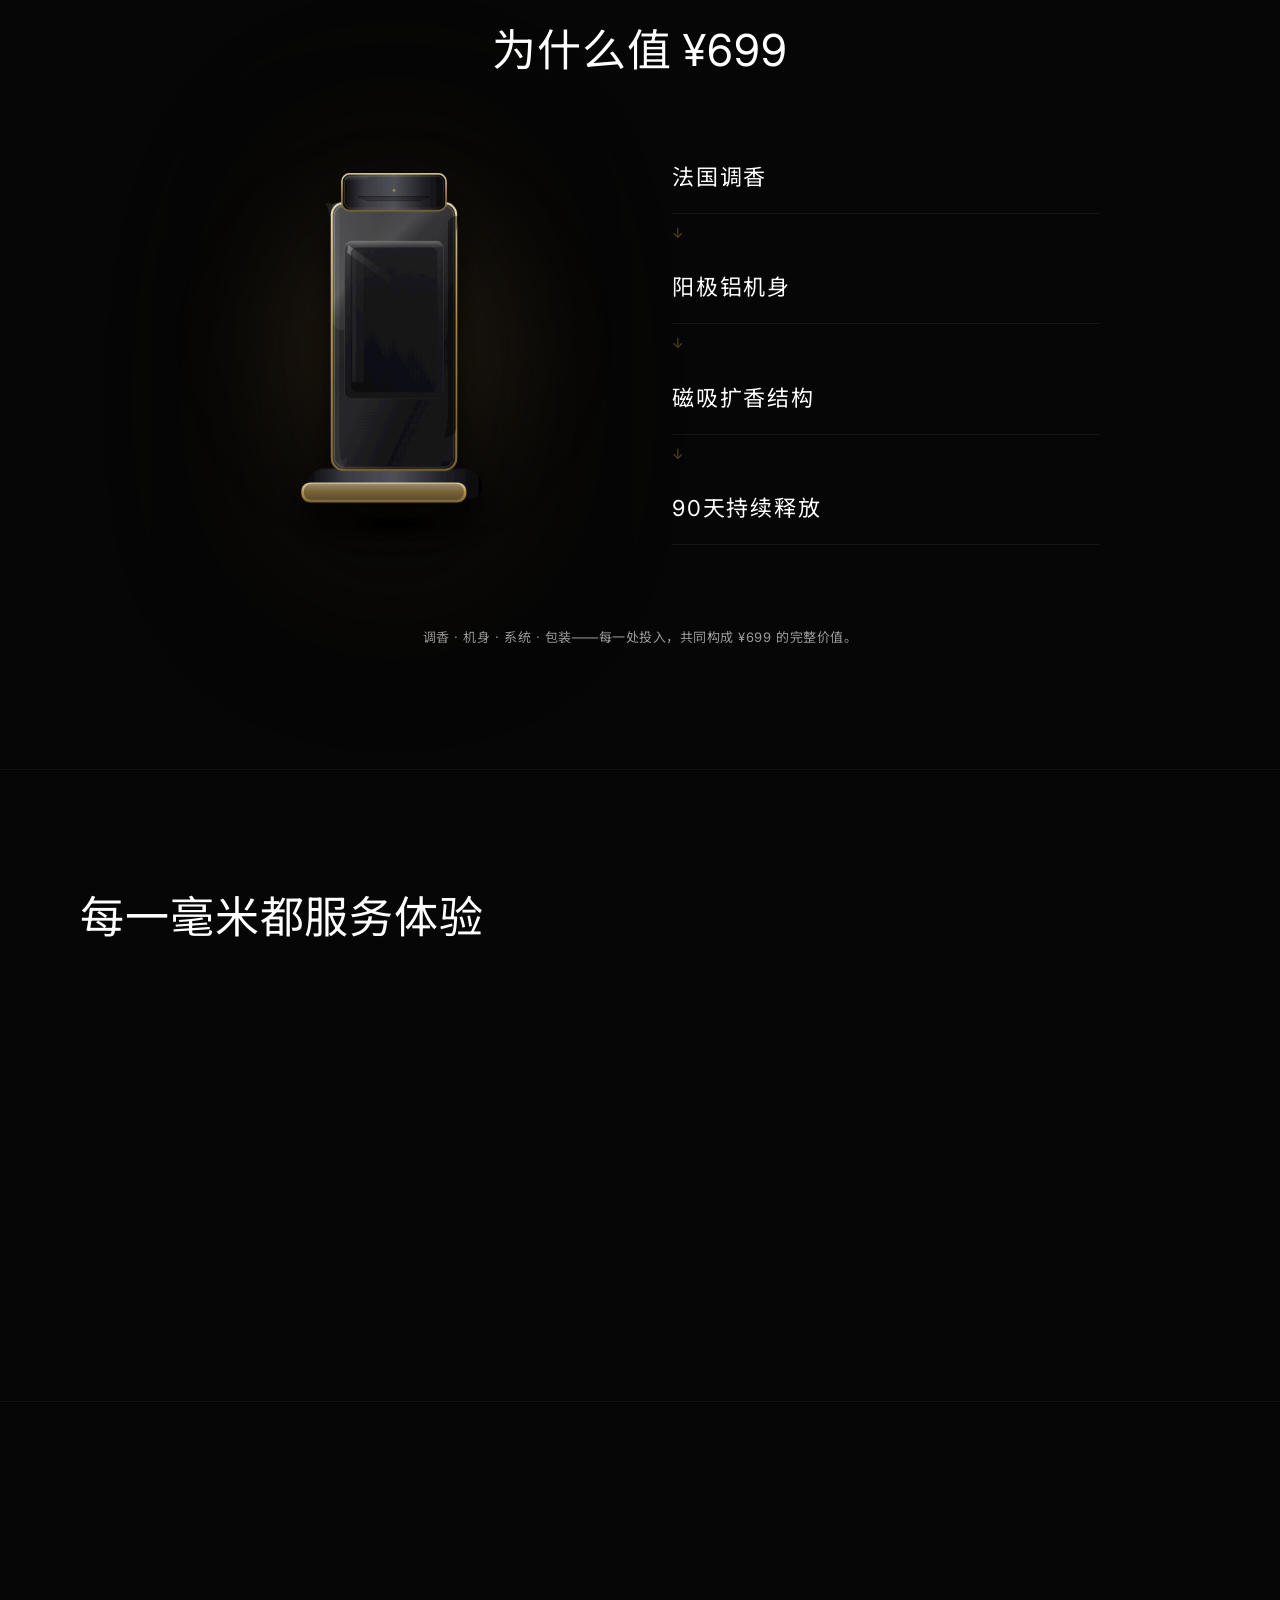
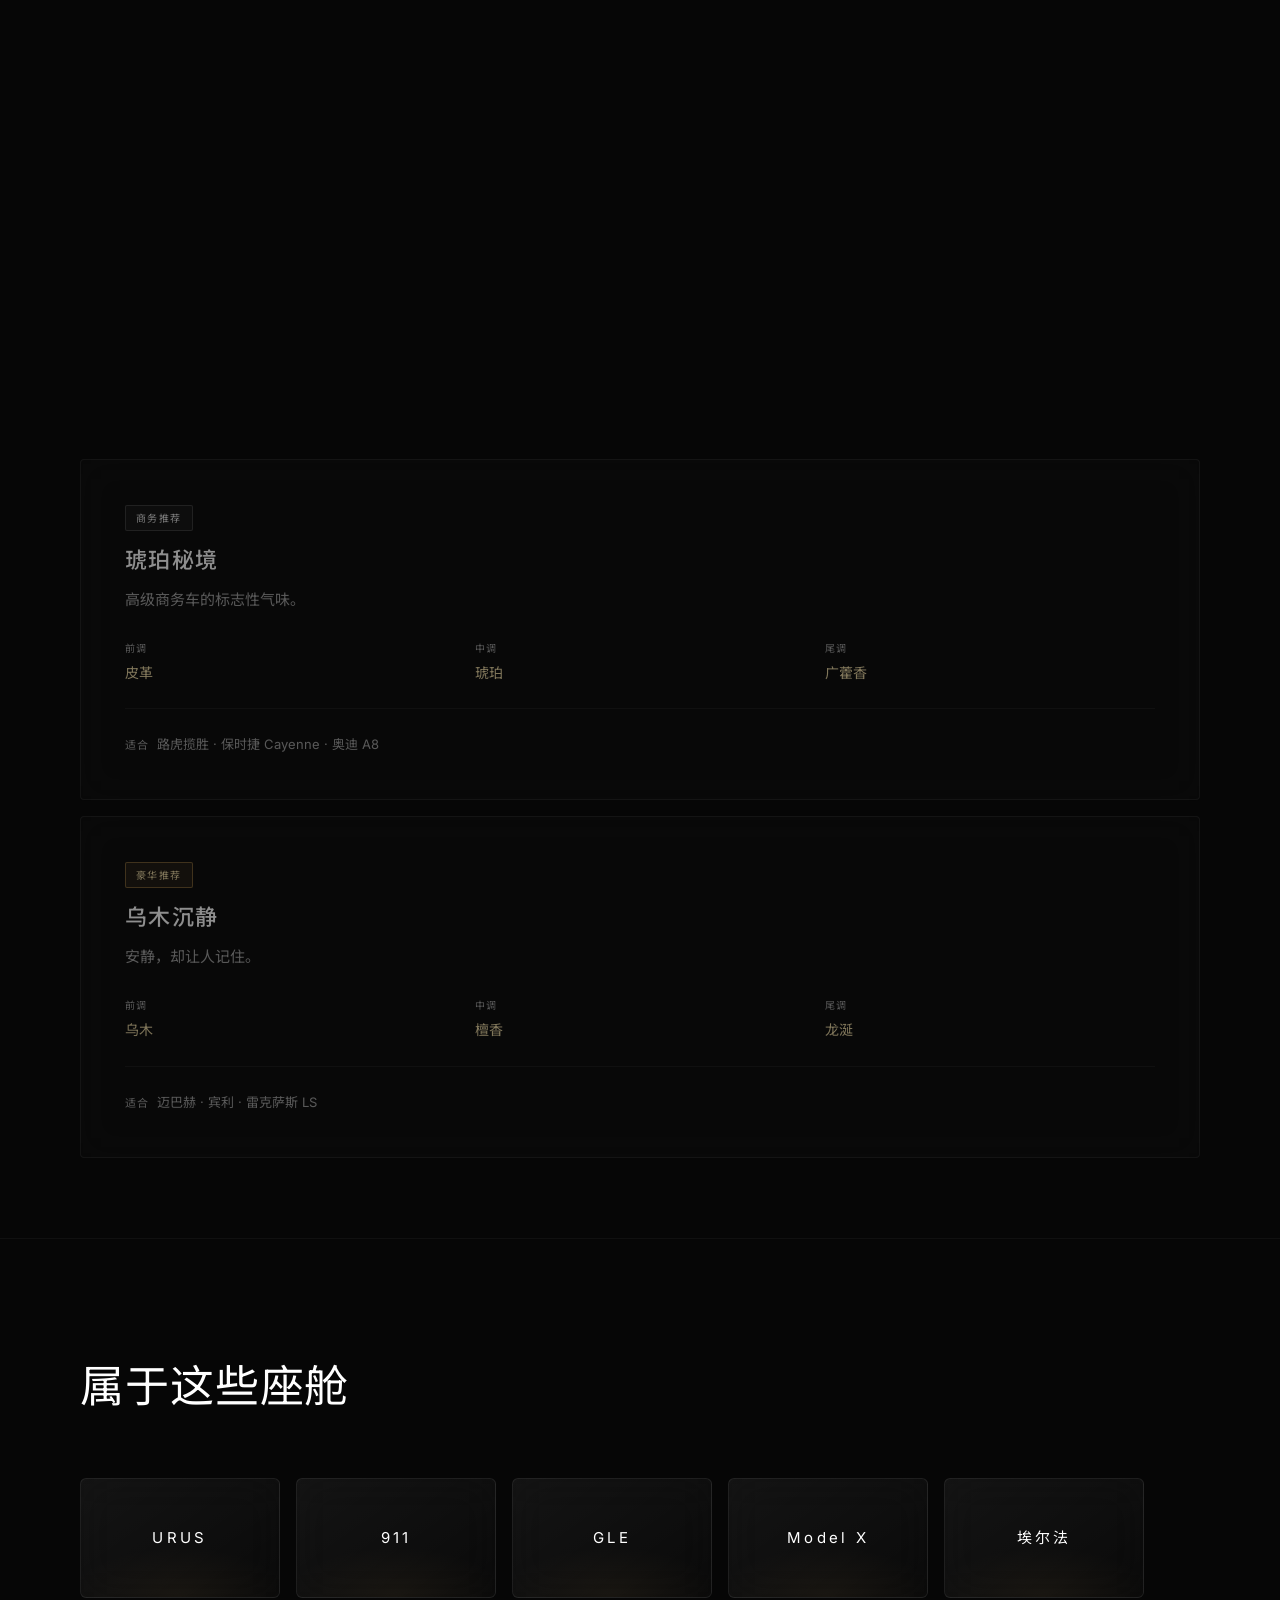
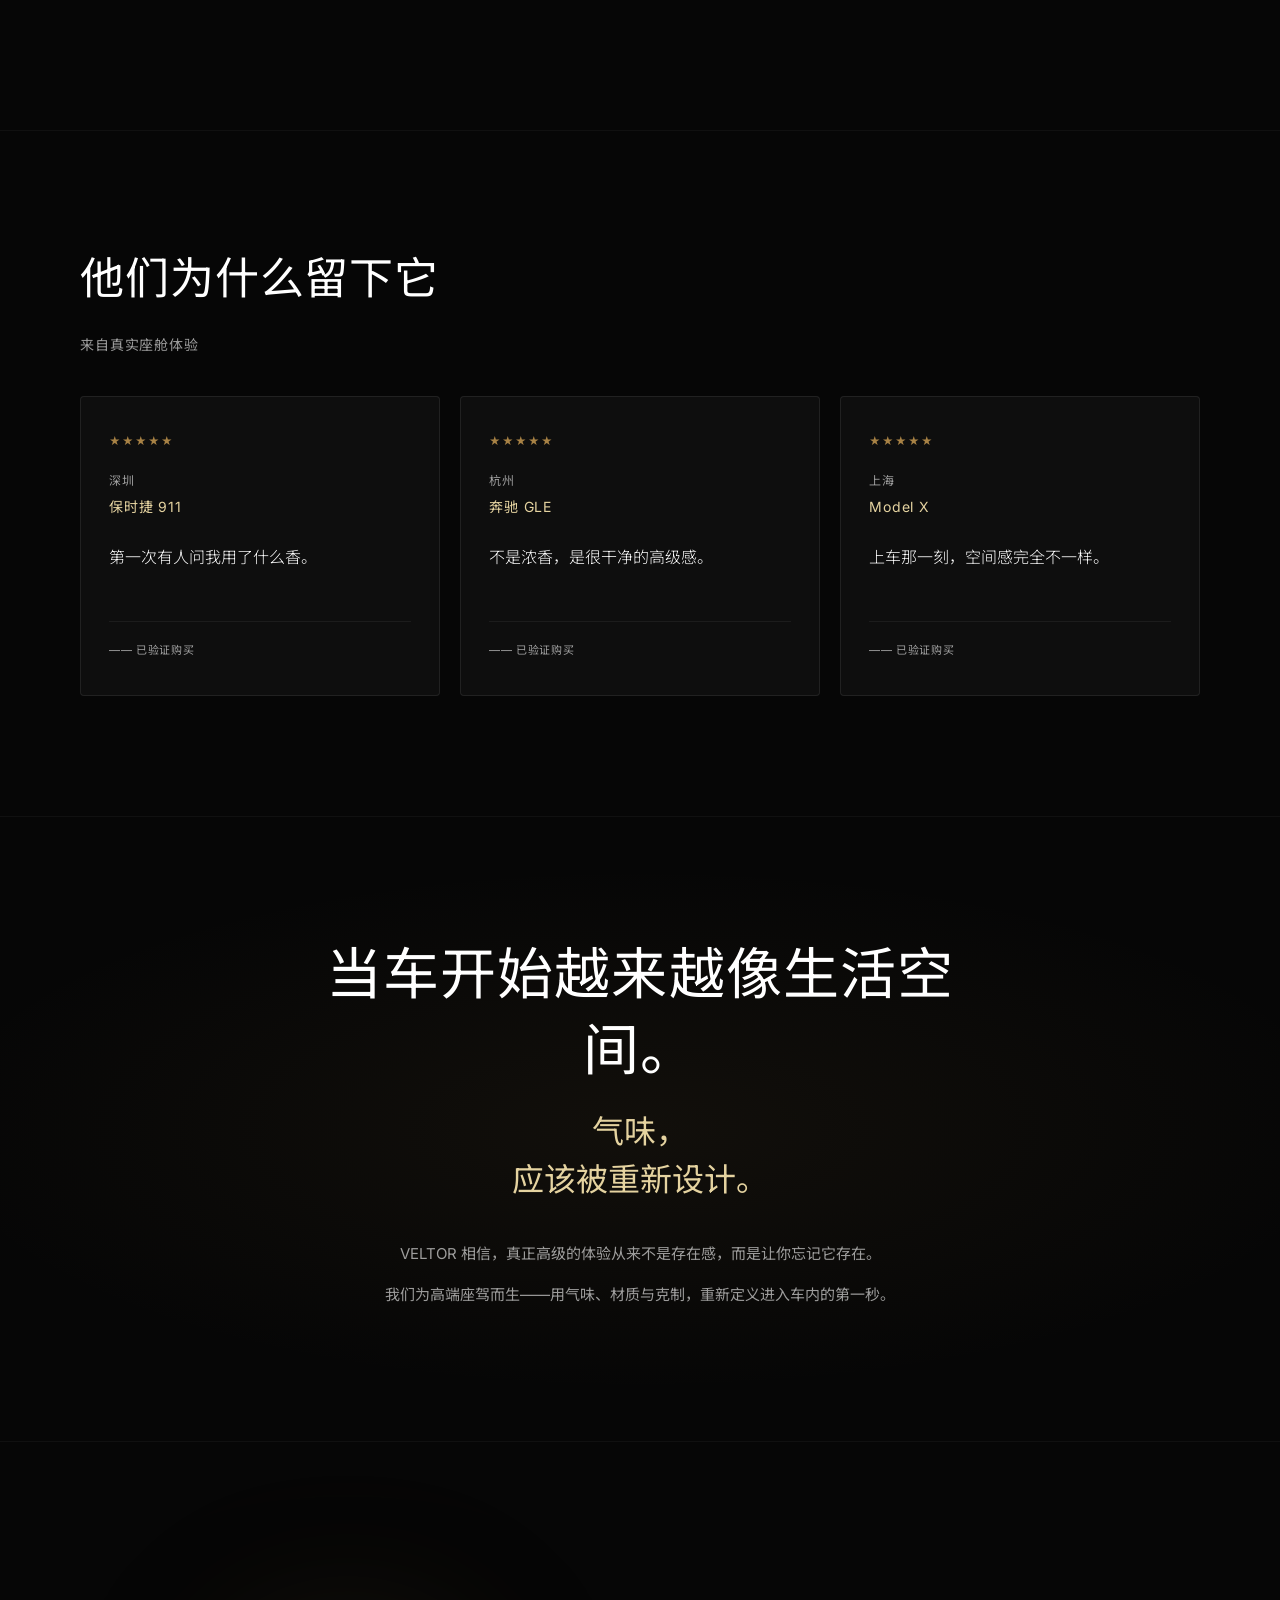
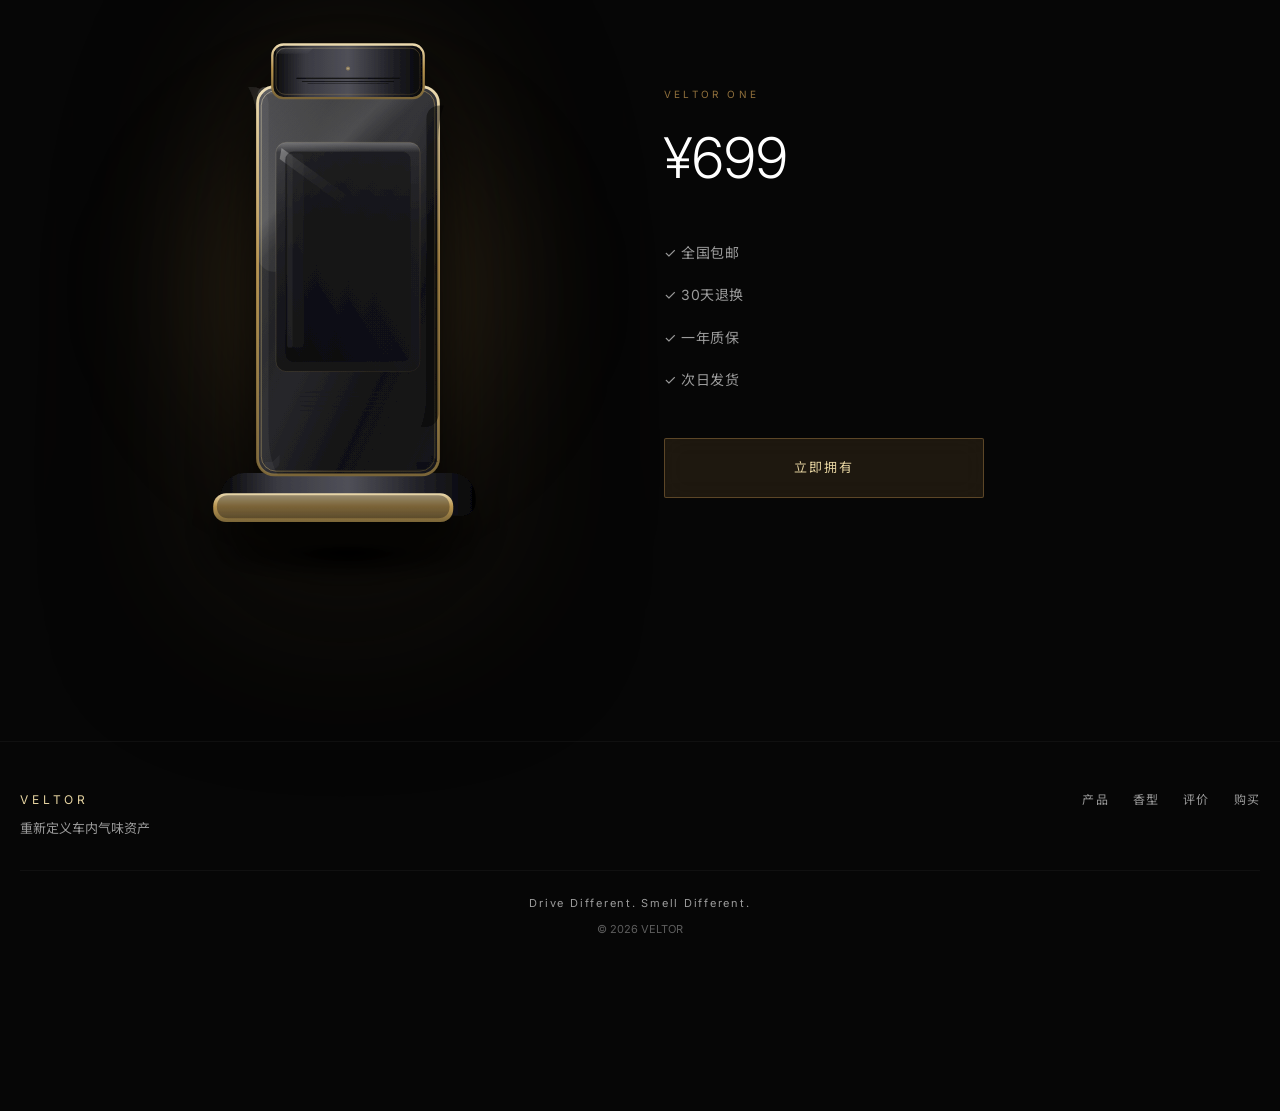
==== commit 0651a484: "replace hero with real product photo Co-authored-by: Cursor <cursoragent@cursor.com>" ====
--- a/index.html
+++ b/index.html
@@ -76,9 +76,6 @@
             class="hero__img"
             src="images/hero-product.webp"
             alt="VELTOR ONE 空间氛围装置"
-            width="1024"
-            height="593"
-            fetchpriority="high"
           >
         </div>
       </div>
--- a/style.css
+++ b/style.css
@@ -179,7 +179,7 @@
   height: auto;
   object-fit: contain;
   object-position: center;
-  filter: drop-shadow(0 28px 56px rgba(0,0,0,0.55)) drop-shadow(0 0 96px rgba(168,130,69,0.18));
+  filter: drop-shadow(0 40px 80px rgba(255,160,40,.18));
   transform: scale(1.18);
 }
 
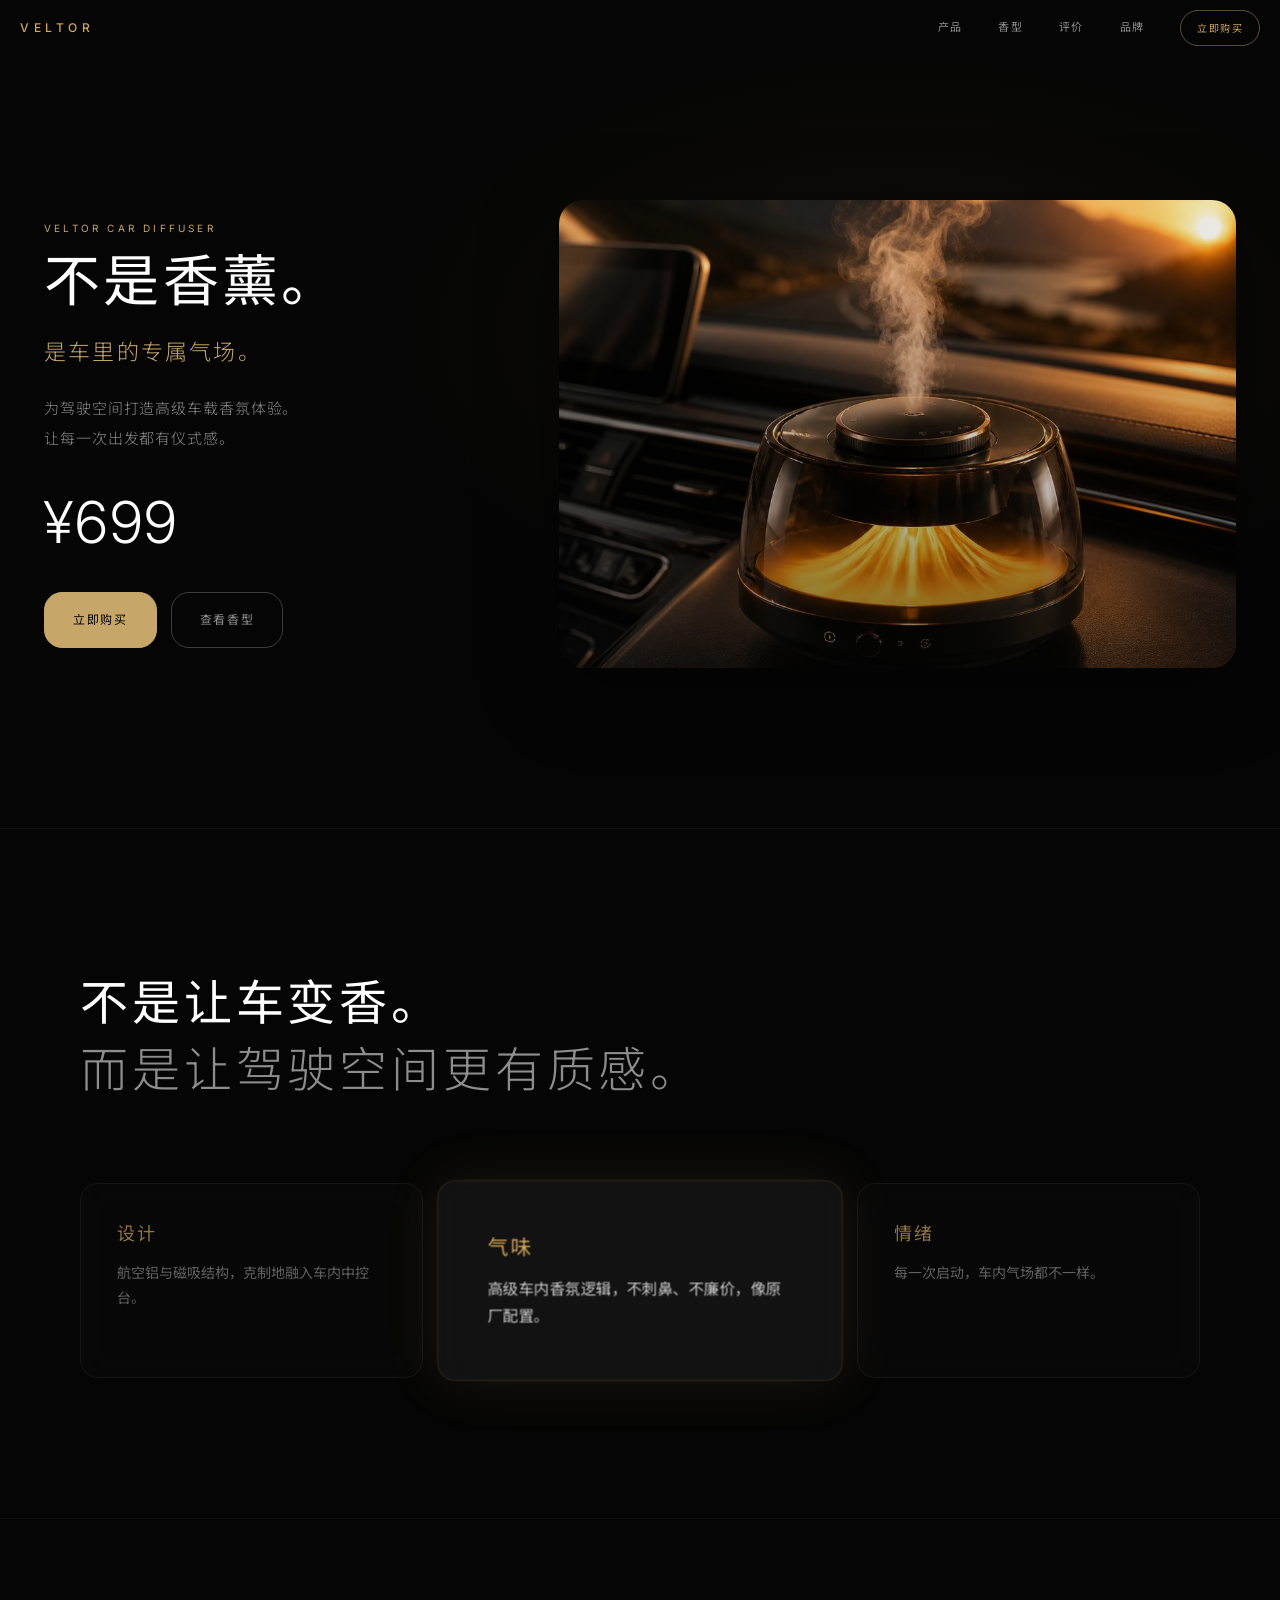
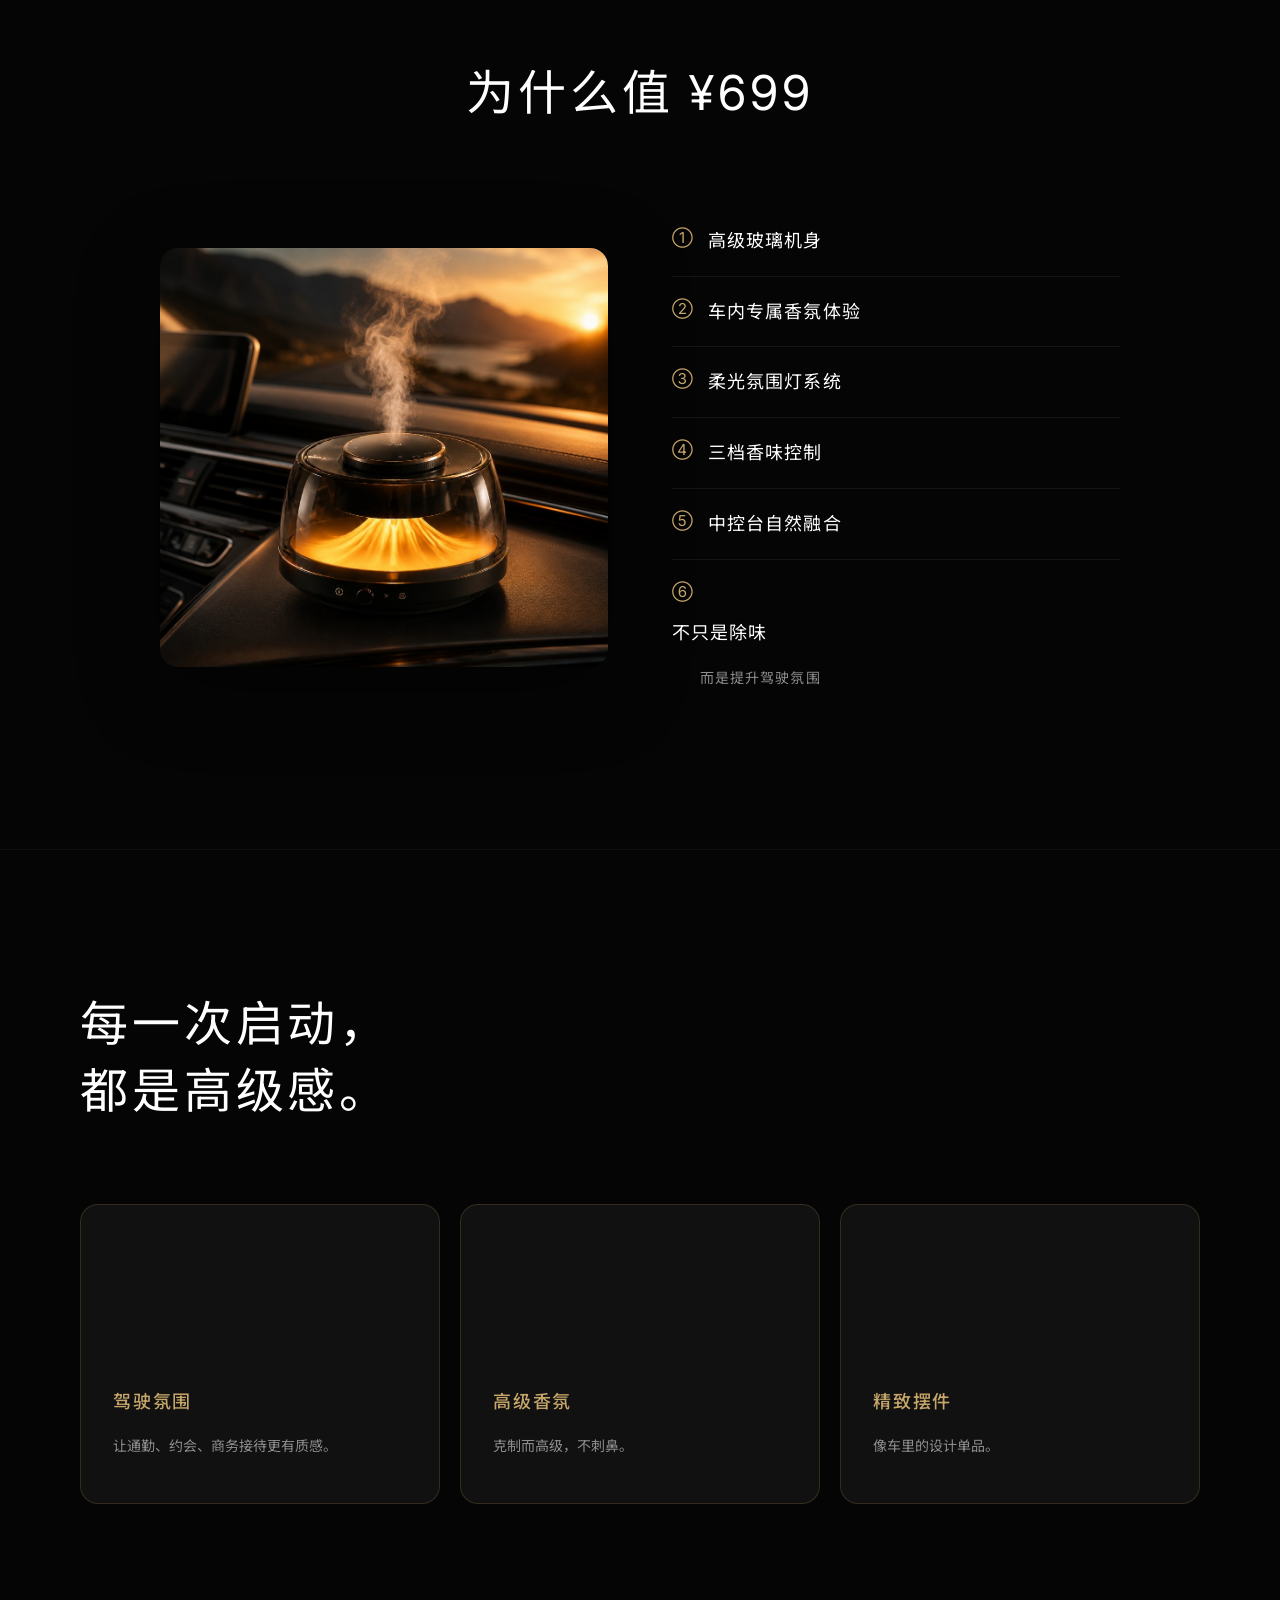
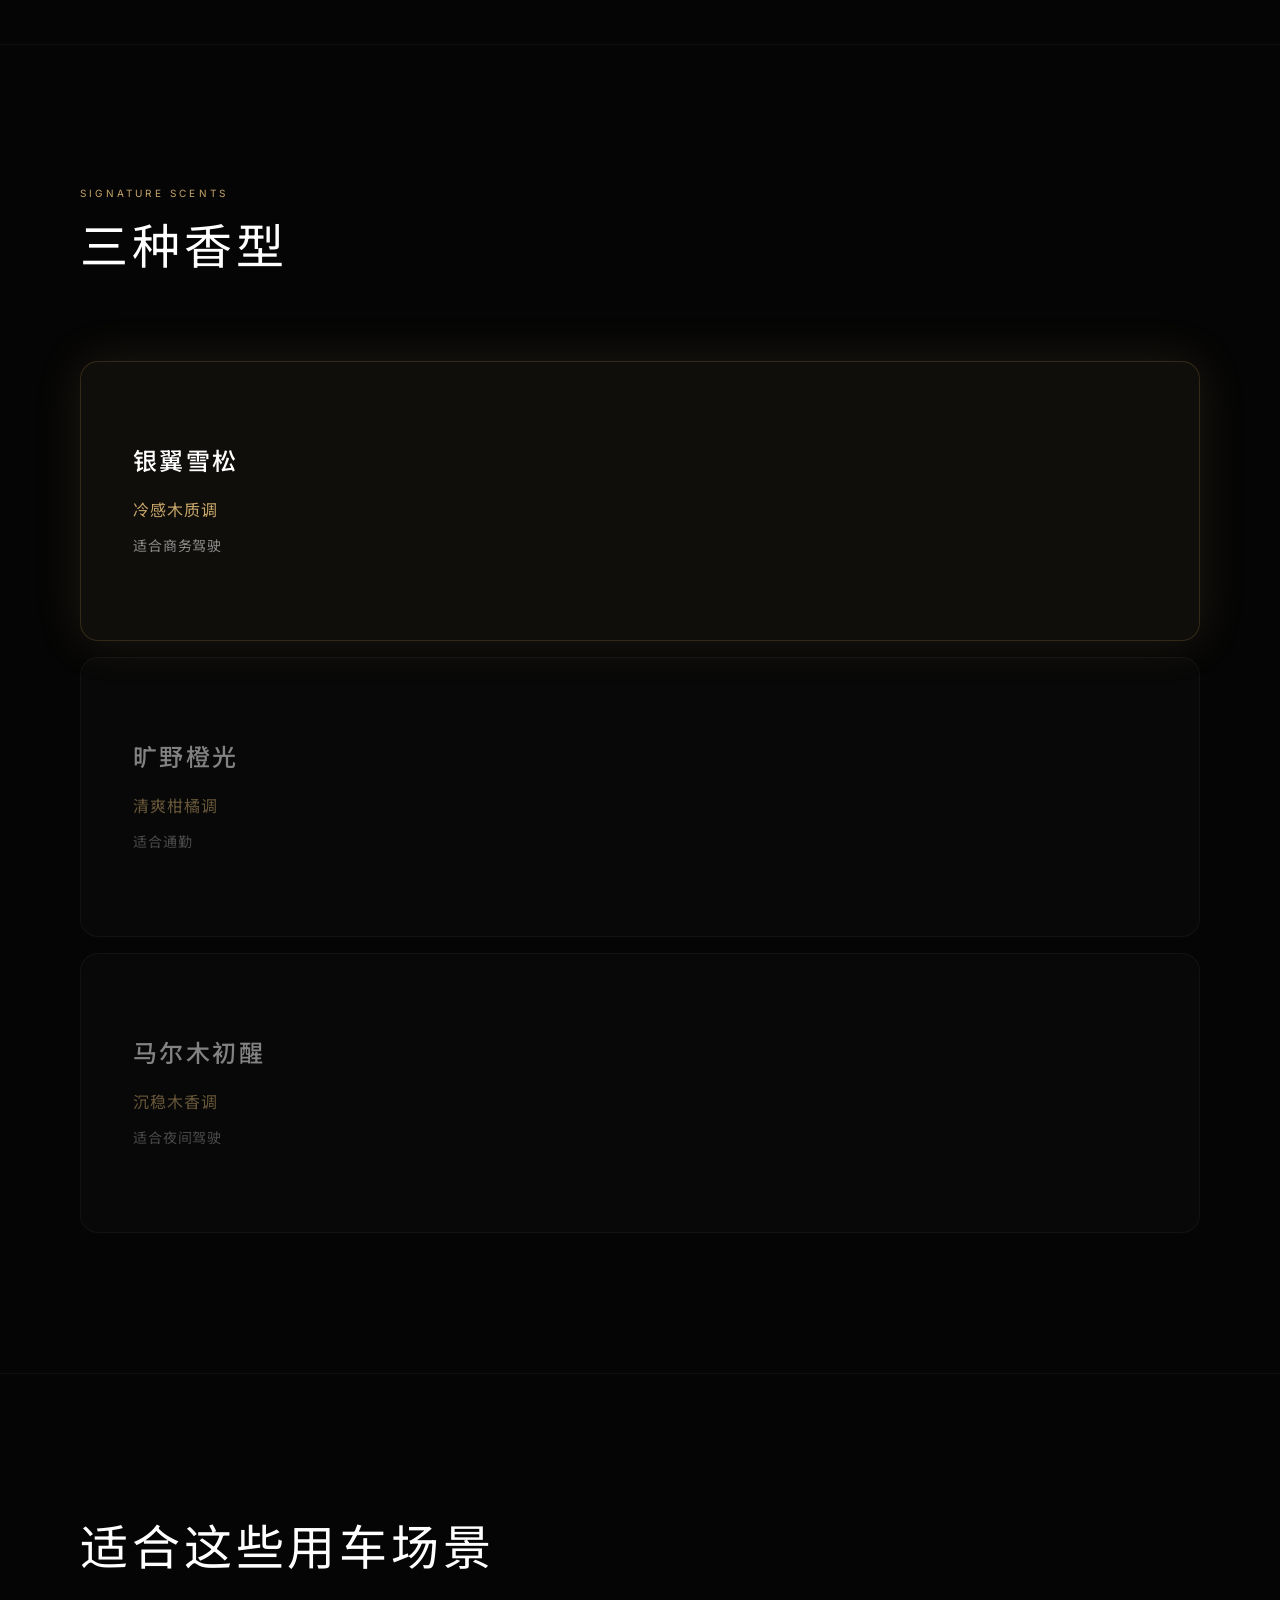
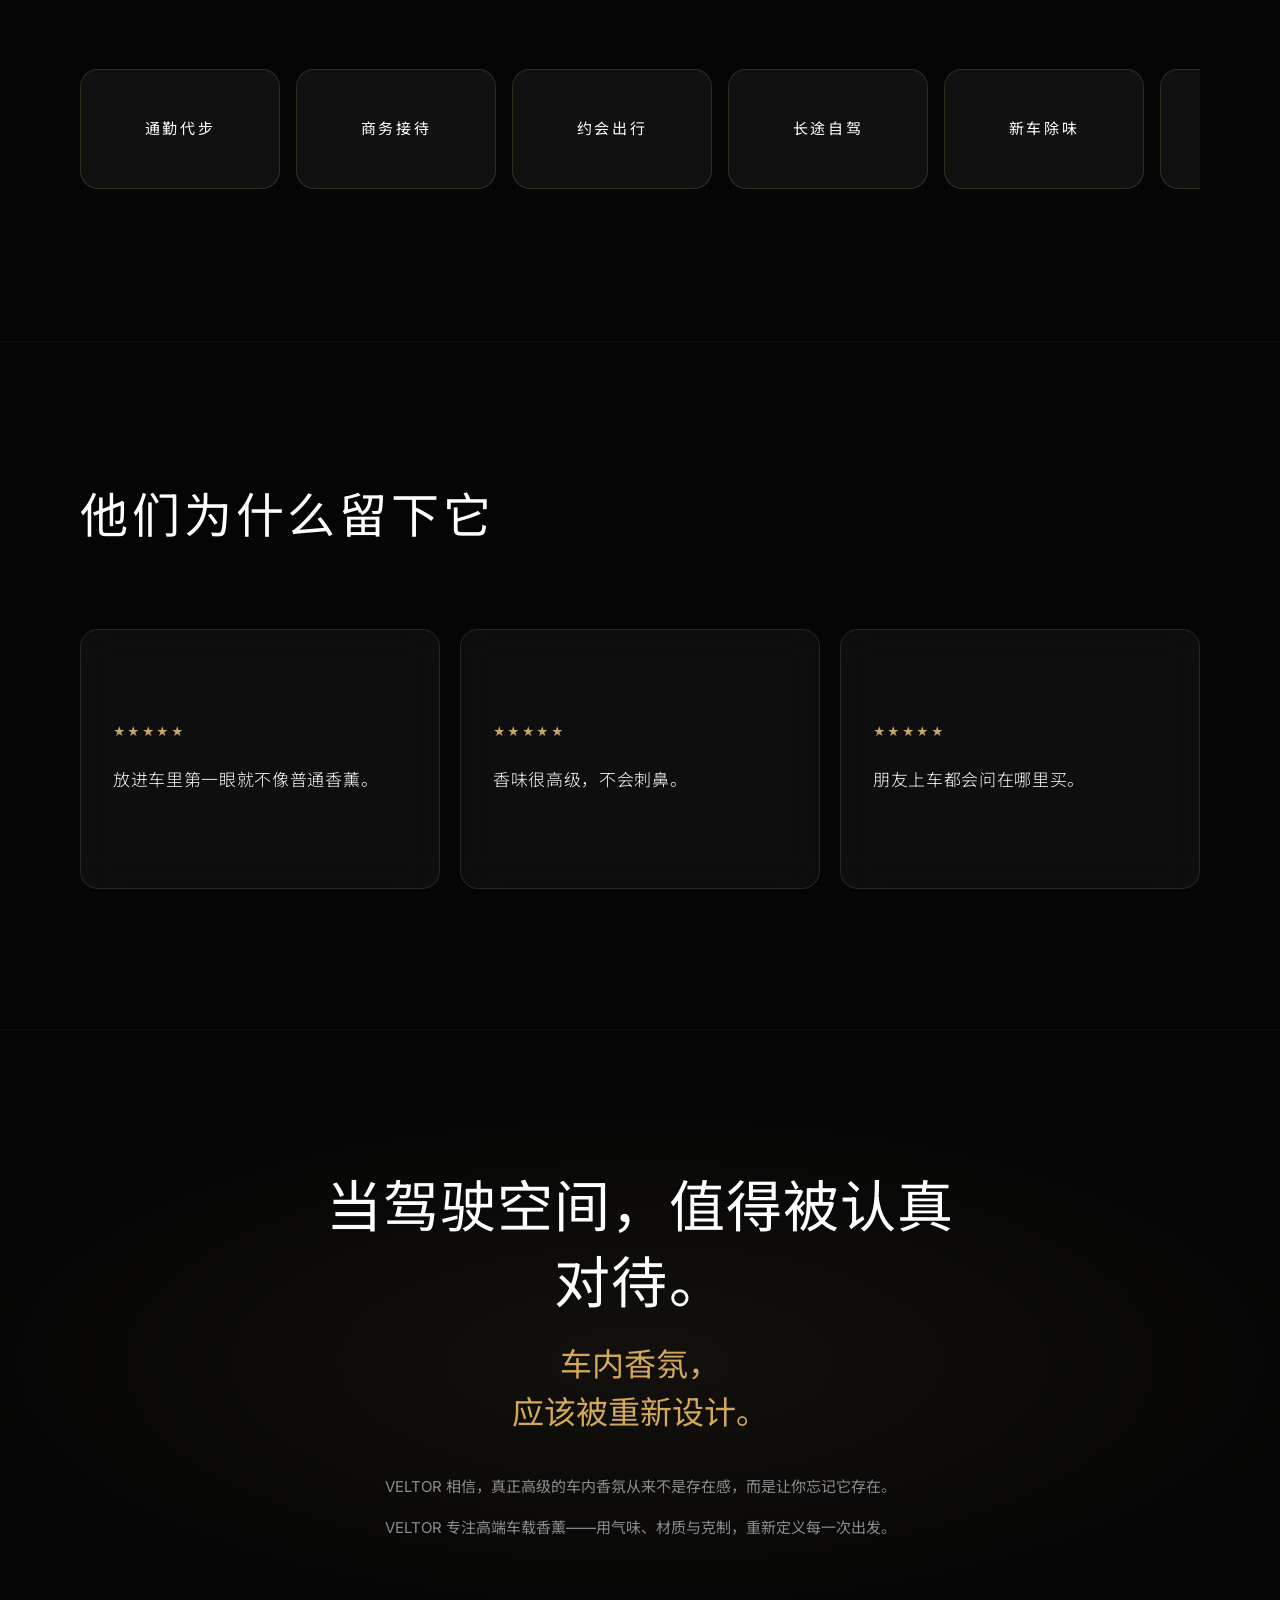
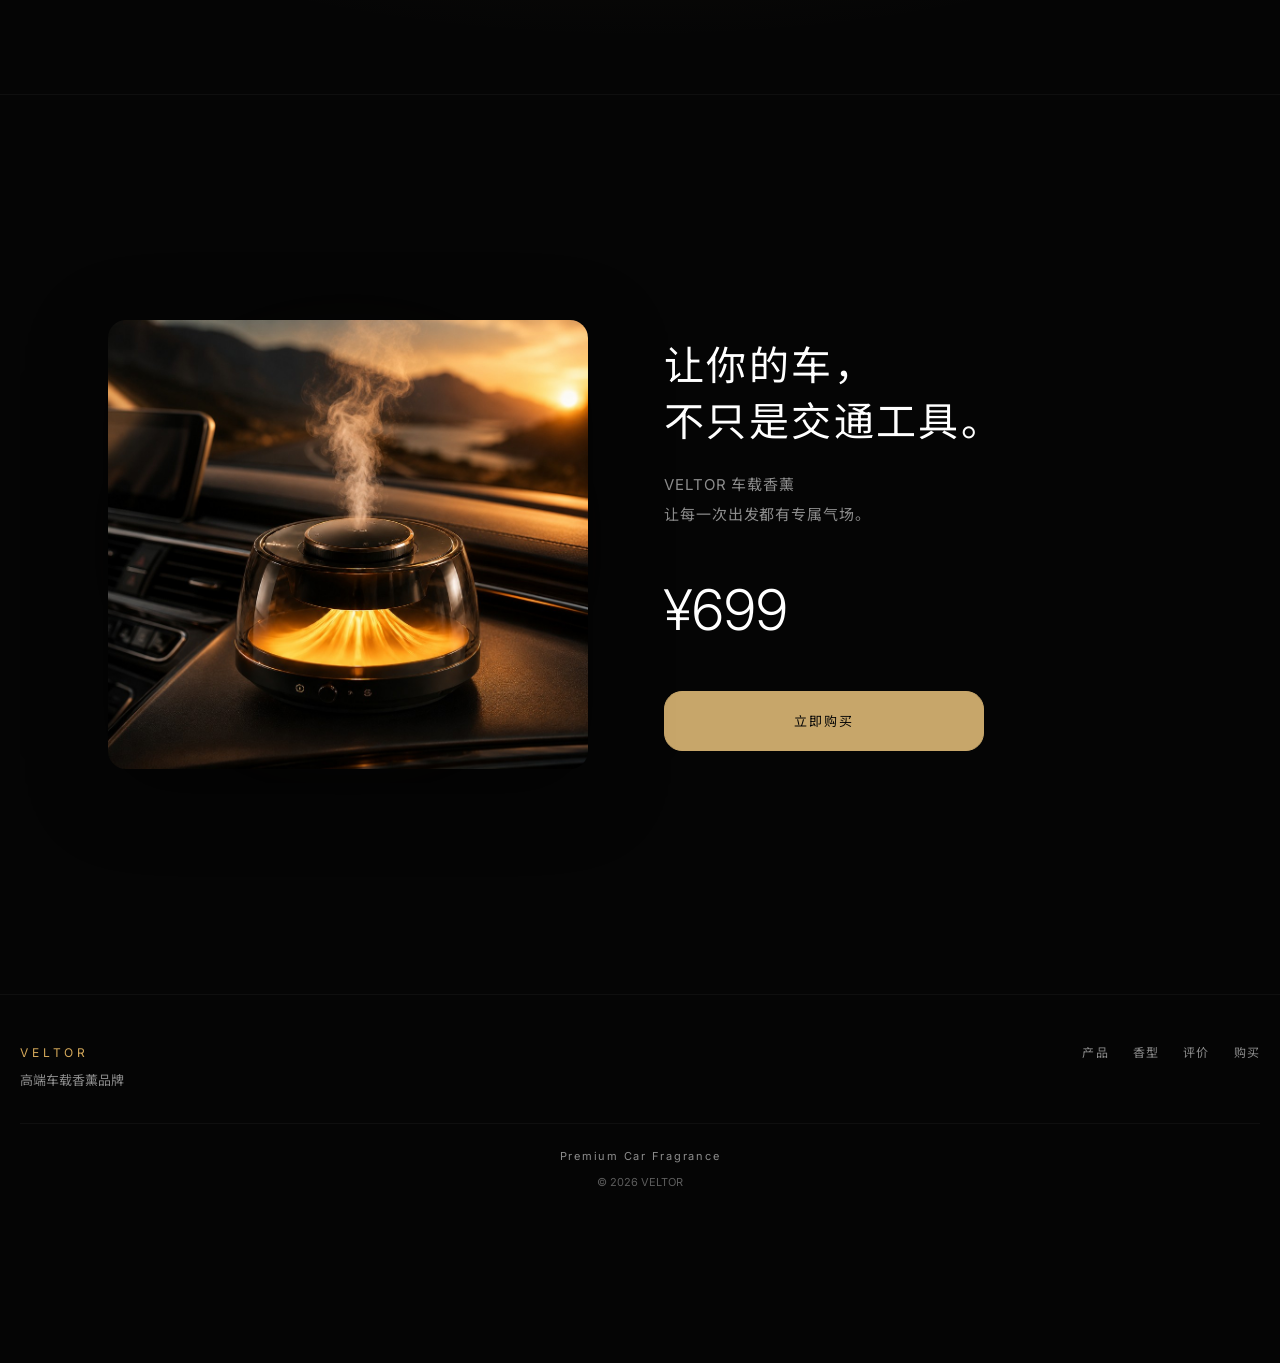
==== commit 1c9ac738: "优化官网为高端车载香薰定位 Co-authored-by: Cursor <cursoragent@cursor.com>" ====
--- a/index.html
+++ b/index.html
@@ -14,10 +14,12 @@
       document.head.insertBefore(el, document.head.firstChild);
       window.VELTOR_BASE = base;
       window.veltorPage = function (path) { return base + String(path).replace(/^\//, ''); };
+      var isGhPages = p === REPO || p.indexOf(REPO + '/') === 0;
+      window.veltorProductImg = isGhPages ? 'images/car-diffuser-hero.png' : 'public/images/car-diffuser-hero.png';
     })('/veltor-site');
   </script>
-  <meta name="description" content="VELTOR ONE — 高端座舱香氛系统，¥699。">
-  <title>VELTOR ONE · 车载香薰</title>
+  <meta name="description" content="VELTOR 高端车载香薰 — 为驾驶空间打造的高级车内香氛体验，¥699。">
+  <title>VELTOR · 高端车载香薰</title>
   <link rel="preconnect" href="https://fonts.googleapis.com">
   <link rel="preconnect" href="https://fonts.gstatic.com" crossorigin>
   <link href="https://fonts.googleapis.com/css2?family=Inter:wght@300;400;500;600&family=Noto+Sans+SC:wght@300;400;500;700&display=swap" rel="stylesheet">
@@ -54,29 +56,27 @@
     </div>
     <div class="hero__grid">
       <div class="hero__copy">
-        <p class="eyebrow anim-up" style="--d:0.1s">VELTOR ONE</p>
+        <p class="eyebrow anim-up" style="--d:0.1s">VELTOR CAR DIFFUSER</p>
         <h1 class="hero__headline anim-up" style="--d:0.2s">不是香薰。</h1>
-        <p class="hero__sub anim-up" style="--d:0.3s">是空间氛围装置。</p>
-        <ul class="hero__features anim-up" style="--d:0.45s">
-          <li>火焰光效｜扩香系统｜空间设计</li>
-        </ul>
+        <p class="hero__sub anim-up" style="--d:0.3s">是车里的专属气场。</p>
+        <p class="hero__desc anim-up" style="--d:0.4s">为驾驶空间打造高级车载香氛体验。<br>让每一次出发都有仪式感。</p>
         <div class="hero__price-block anim-up" style="--d:0.55s">
           <p class="hero__price">¥699</p>
-          <p class="hero__daily">≈ 每天仅 7.7 元</p>
         </div>
         <div class="hero__actions anim-up" style="--d:0.65s">
-          <button class="btn btn--gold js-open-purchase" type="button">立即拥有</button>
-          <a class="btn btn--ghost" href="#details">探索香型</a>
+          <button class="btn btn--gold js-open-purchase" type="button">立即购买</button>
+          <a class="btn btn--ghost" href="#details">查看香型</a>
         </div>
       </div>
       <div class="hero__visual" id="heroVisual">
-        <div class="hero__glow"></div>
-        <div class="hero__product" id="heroProduct">
+        <div class="hero__card" id="heroProduct">
           <img
             class="hero__img"
-            src="images/hero-product.webp"
-            alt="VELTOR ONE 空间氛围装置"
+            data-veltor-product
+            src="public/images/car-diffuser-hero.png"
+            alt="VELTOR 高端车载香薰"
           >
+          <div class="hero__card-shade" aria-hidden="true"></div>
         </div>
       </div>
     </div>
@@ -85,19 +85,19 @@
   <!-- 2 · 价值解释 -->
   <section class="section section--promise" id="promise">
     <div class="container">
-      <h2 class="section-title reveal">不是让车变香。<br><span class="muted">而是让人愿意坐进来。</span></h2>
+      <h2 class="section-title reveal">不是让车变香。<br><span class="muted">而是让驾驶空间更有质感。</span></h2>
       <div class="promise-grid reveal" data-delay="1">
         <article class="promise-card promise-card--side">
           <span class="promise-card__label">设计</span>
-          <p class="promise-card__text">航空铝与磁吸结构，克制地融入座舱。</p>
+          <p class="promise-card__text">航空铝与磁吸结构，克制地融入车内中控台。</p>
         </article>
         <article class="promise-card promise-card--featured">
           <span class="promise-card__label">气味</span>
-          <p class="promise-card__text">法国调香逻辑，不刺鼻、不廉价，像原厂配置。</p>
+          <p class="promise-card__text">高级车内香氛逻辑，不刺鼻、不廉价，像原厂配置。</p>
         </article>
         <article class="promise-card promise-card--side">
           <span class="promise-card__label">情绪</span>
-          <p class="promise-card__text">进入车内，第一秒就被认真对待。</p>
+          <p class="promise-card__text">每一次启动，车内气场都不一样。</p>
         </article>
       </div>
     </div>
@@ -107,21 +107,18 @@
   <section class="section section--worth" id="worth699">
     <div class="container">
       <h2 class="section-title reveal">为什么值 ¥699</h2>
-      <div class="worth-chain reveal">
-        <div class="worth-chain__visual">
-          <div class="worth-chain__glow" aria-hidden="true"></div>
-          <img class="worth-chain__product" data-veltor-asset="assets/product-hero-render.svg" src="assets/product-hero-render.svg" alt="VELTOR ONE" width="300" height="390">
-        </div>
-        <ol class="worth-chain__steps">
-          <li class="reveal" data-delay="0"><span>法国调香</span></li>
-          <li class="worth-chain__arrow" aria-hidden="true">↓</li>
-          <li class="reveal" data-delay="1"><span>阳极铝机身</span></li>
-          <li class="worth-chain__arrow" aria-hidden="true">↓</li>
-          <li class="reveal" data-delay="2"><span>磁吸扩香结构</span></li>
-          <li class="worth-chain__arrow" aria-hidden="true">↓</li>
-          <li class="reveal" data-delay="3"><span>90天持续释放</span></li>
-        </ol>
-        <p class="worth-chain__note reveal">调香 · 机身 · 系统 · 包装——每一处投入，共同构成 ¥699 的完整价值。</p>
+      <div class="worth-block reveal">
+        <div class="worth-block__visual">
+          <img class="worth-block__img" data-veltor-product src="public/images/car-diffuser-hero.png" alt="VELTOR 高端车载香薰">
+        </div>
+        <ul class="worth-block__list">
+          <li class="reveal" data-delay="0"><span class="worth-block__num">①</span>高级玻璃机身</li>
+          <li class="reveal" data-delay="1"><span class="worth-block__num">②</span>车内专属香氛体验</li>
+          <li class="reveal" data-delay="2"><span class="worth-block__num">③</span>柔光氛围灯系统</li>
+          <li class="reveal" data-delay="3"><span class="worth-block__num">④</span>三档香味控制</li>
+          <li class="reveal" data-delay="4"><span class="worth-block__num">⑤</span>中控台自然融合</li>
+          <li class="reveal worth-block__list-item--dual" data-delay="5"><span class="worth-block__num">⑥</span>不只是除味<br><span class="worth-block__sub">而是提升驾驶氛围</span></li>
+        </ul>
       </div>
     </div>
   </section>
@@ -129,28 +126,19 @@
   <!-- 4 · 产品细节 -->
   <section class="section section--craft" id="craft">
     <div class="container">
-      <h2 class="section-title reveal">每一毫米都服务体验</h2>
+      <h2 class="section-title reveal">每一次启动，<br>都是高级感。</h2>
       <div class="craft-scroll">
         <article class="craft-card reveal" data-delay="0">
-          <div class="craft-card__art" aria-hidden="true">
-            <svg viewBox="0 0 80 80" fill="none"><circle cx="40" cy="40" r="28" stroke="currentColor" stroke-width="0.75"/><path d="M40 28V52M28 40H52" stroke="currentColor" stroke-width="0.75"/></svg>
-          </div>
-          <h3>磁吸结构</h3>
-          <p>一吸即合，无需工具，像原厂部件一样自然。</p>
+          <h3>驾驶氛围</h3>
+          <p>让通勤、约会、商务接待更有质感。</p>
         </article>
         <article class="craft-card reveal" data-delay="1">
-          <div class="craft-card__art" aria-hidden="true">
-            <svg viewBox="0 0 80 80" fill="none"><rect x="22" y="18" width="36" height="44" rx="2" stroke="currentColor" stroke-width="0.75"/><path d="M22 30H58M22 42H58M22 54H46" stroke="currentColor" stroke-width="0.5" opacity="0.5"/></svg>
-          </div>
-          <h3>阳极氧化金属</h3>
-          <p>6061 航空铝，黑金阳极，耐高温、抗指纹。</p>
+          <h3>高级香氛</h3>
+          <p>克制而高级，不刺鼻。</p>
         </article>
         <article class="craft-card reveal" data-delay="2">
-          <div class="craft-card__art" aria-hidden="true">
-            <svg viewBox="0 0 80 80" fill="none"><path d="M40 58V28M28 40C28 28 52 28 52 40" stroke="currentColor" stroke-width="0.75"/><path d="M20 48C30 38 50 38 60 48" stroke="currentColor" stroke-width="0.5" opacity="0.5"/></svg>
-          </div>
-          <h3>扩香系统</h3>
-          <p>低功耗雾化芯，均匀扩散，行车无扰。</p>
+          <h3>精致摆件</h3>
+          <p>像车里的设计单品。</p>
         </article>
       </div>
     </div>
@@ -164,42 +152,24 @@
       <div class="scent-stack" id="detailScents">
         <article class="scent-lg active reveal" data-scent="fir" data-delay="0" tabindex="0" role="button" aria-pressed="true">
           <div class="scent-lg__head">
-            <span class="scent-lg__badge">销量冠军</span>
-            <h3>黑色夜空</h3>
-            <p class="scent-lg__mood">像凌晨两点驶过高架。</p>
+            <h3>银翼雪松</h3>
+            <p class="scent-lg__mood">冷感木质调</p>
+            <p class="scent-lg__use">适合商务驾驶</p>
           </div>
-          <div class="scent-lg__notes">
-            <div><span>前调</span><p>冷杉</p></div>
-            <div><span>中调</span><p>烟草</p></div>
-            <div><span>尾调</span><p>雪松</p></div>
-          </div>
-          <p class="scent-lg__cars"><span>适合</span>保时捷 911 · 奔驰 GLE · 宝马 7 系</p>
         </article>
         <article class="scent-lg reveal" data-scent="cedar" data-delay="1" tabindex="0" role="button" aria-pressed="false">
           <div class="scent-lg__head">
-            <span class="scent-lg__badge scent-lg__badge--biz">商务推荐</span>
-            <h3>琥珀秘境</h3>
-            <p class="scent-lg__mood">高级商务车的标志性气味。</p>
+            <h3>旷野橙光</h3>
+            <p class="scent-lg__mood">清爽柑橘调</p>
+            <p class="scent-lg__use">适合通勤</p>
           </div>
-          <div class="scent-lg__notes">
-            <div><span>前调</span><p>皮革</p></div>
-            <div><span>中调</span><p>琥珀</p></div>
-            <div><span>尾调</span><p>广藿香</p></div>
-          </div>
-          <p class="scent-lg__cars"><span>适合</span>路虎揽胜 · 保时捷 Cayenne · 奥迪 A8</p>
         </article>
         <article class="scent-lg reveal" data-scent="ebony" data-delay="2" tabindex="0" role="button" aria-pressed="false">
           <div class="scent-lg__head">
-            <span class="scent-lg__badge scent-lg__badge--lux">豪华推荐</span>
-            <h3>乌木沉静</h3>
-            <p class="scent-lg__mood">安静，却让人记住。</p>
+            <h3>马尔木初醒</h3>
+            <p class="scent-lg__mood">沉稳木香调</p>
+            <p class="scent-lg__use">适合夜间驾驶</p>
           </div>
-          <div class="scent-lg__notes">
-            <div><span>前调</span><p>乌木</p></div>
-            <div><span>中调</span><p>檀香</p></div>
-            <div><span>尾调</span><p>龙涎</p></div>
-          </div>
-          <p class="scent-lg__cars"><span>适合</span>迈巴赫 · 宾利 · 雷克萨斯 LS</p>
         </article>
       </div>
     </div>
@@ -208,13 +178,14 @@
   <!-- 6 · 适配车型 -->
   <section class="section section--cars" id="cars">
     <div class="container">
-      <h2 class="section-title reveal">属于这些座舱</h2>
+      <h2 class="section-title reveal">适合这些用车场景</h2>
       <div class="cars-track reveal">
-        <article class="car-cabin">URUS</article>
-        <article class="car-cabin">911</article>
-        <article class="car-cabin">GLE</article>
-        <article class="car-cabin">Model X</article>
-        <article class="car-cabin">埃尔法</article>
+        <article class="car-cabin">通勤代步</article>
+        <article class="car-cabin">商务接待</article>
+        <article class="car-cabin">约会出行</article>
+        <article class="car-cabin">长途自驾</article>
+        <article class="car-cabin">新车除味</article>
+        <article class="car-cabin">氛围升级</article>
       </div>
     </div>
   </section>
@@ -223,28 +194,18 @@
   <section class="section section--reviews" id="reviews">
     <div class="container">
       <h2 class="section-title reveal">他们为什么留下它</h2>
-      <p class="section-lead reveal">来自真实座舱体验</p>
       <div class="review-forum">
         <article class="forum-card reveal" data-delay="0">
           <div class="forum-card__stars">★★★★★</div>
-          <p class="forum-card__city">深圳</p>
-          <p class="forum-card__car">保时捷 911</p>
-          <blockquote>第一次有人问我用了什么香。</blockquote>
-          <footer>—— 已验证购买</footer>
+          <blockquote>放进车里第一眼就不像普通香薰。</blockquote>
         </article>
         <article class="forum-card reveal" data-delay="1">
           <div class="forum-card__stars">★★★★★</div>
-          <p class="forum-card__city">杭州</p>
-          <p class="forum-card__car">奔驰 GLE</p>
-          <blockquote>不是浓香，是很干净的高级感。</blockquote>
-          <footer>—— 已验证购买</footer>
+          <blockquote>香味很高级，不会刺鼻。</blockquote>
         </article>
         <article class="forum-card reveal" data-delay="2">
           <div class="forum-card__stars">★★★★★</div>
-          <p class="forum-card__city">上海</p>
-          <p class="forum-card__car">Model X</p>
-          <blockquote>上车那一刻，空间感完全不一样。</blockquote>
-          <footer>—— 已验证购买</footer>
+          <blockquote>朋友上车都会问在哪里买。</blockquote>
         </article>
       </div>
     </div>
@@ -253,11 +214,11 @@
   <!-- 8 · 品牌故事 -->
   <section class="section section--story" id="story">
     <div class="container container--narrow">
-      <h2 class="story-head reveal">当车开始越来越像生活空间。</h2>
-      <p class="story-sub reveal">气味，<br>应该被重新设计。</p>
+      <h2 class="story-head reveal">当驾驶空间，值得被认真对待。</h2>
+      <p class="story-sub reveal">车内香氛，<br>应该被重新设计。</p>
       <div class="story-body reveal">
-        <p>VELTOR 相信，真正高级的体验从来不是存在感，而是让你忘记它存在。</p>
-        <p>我们为高端座驾而生——用气味、材质与克制，重新定义进入车内的第一秒。</p>
+        <p>VELTOR 相信，真正高级的车内香氛从来不是存在感，而是让你忘记它存在。</p>
+        <p>VELTOR 专注高端车载香薰——用气味、材质与克制，重新定义每一次出发。</p>
       </div>
     </div>
   </section>
@@ -267,18 +228,13 @@
     <div class="container buy-grid reveal">
       <div class="buy-visual">
         <div class="buy-visual__glow" aria-hidden="true"></div>
-        <img data-veltor-asset="assets/product-hero-render.svg" src="assets/product-hero-render.svg" alt="VELTOR ONE" width="480" height="624">
+        <img data-veltor-product src="public/images/car-diffuser-hero.png" alt="VELTOR 高端车载香薰">
       </div>
       <div class="buy-panel">
-        <p class="eyebrow">VELTOR ONE</p>
+        <h2 class="buy-headline">让你的车，<br>不只是交通工具。</h2>
+        <p class="buy-sub">VELTOR 车载香薰<br>让每一次出发都有专属气场。</p>
         <p class="buy-price">¥699</p>
-        <ul class="buy-trust">
-          <li>✓ 全国包邮</li>
-          <li>✓ 30天退换</li>
-          <li>✓ 一年质保</li>
-          <li>✓ 次日发货</li>
-        </ul>
-        <button class="btn btn--gold btn--buy js-open-purchase" id="buyNowBtn" type="button">立即拥有</button>
+        <button class="btn btn--gold btn--buy js-open-purchase" id="buyNowBtn" type="button">立即购买</button>
       </div>
     </div>
   </section>
@@ -287,7 +243,7 @@
     <div class="footer__row">
       <div>
         <span class="footer__logo">VELTOR</span>
-        <p>重新定义车内气味资产</p>
+        <p>高端车载香薰品牌</p>
       </div>
       <nav class="footer__nav">
         <a href="#worth699">产品</a>
@@ -297,28 +253,28 @@
       </nav>
     </div>
     <div class="footer__bottom">
-      <p class="footer__tagline">Drive Different. Smell Different.</p>
+      <p class="footer__tagline">Premium Car Fragrance</p>
       <p>&copy; 2026 VELTOR</p>
     </div>
   </footer>
 
   <aside class="mobile-bar" id="mobileBar" aria-hidden="false">
     <span class="mobile-bar__price">¥699</span>
-    <button class="btn btn--gold js-open-purchase" type="button">立即拥有</button>
+    <button class="btn btn--gold js-open-purchase" type="button">立即购买</button>
   </aside>
 
   <div class="purchase-modal" id="purchaseModal" aria-hidden="true">
     <div class="purchase-modal__backdrop"></div>
     <div class="purchase-modal__content">
       <button class="purchase-modal__close" id="purchaseClose" aria-label="关闭" type="button">&times;</button>
-      <h3 class="purchase-modal__title">VELTOR ONE</h3>
+      <h3 class="purchase-modal__title">VELTOR 车载香薰</h3>
       <p class="purchase-modal__price">¥699</p>
       <div class="purchase-modal__field">
         <span class="purchase-modal__label">香型选择</span>
         <div class="purchase-modal__scents">
-          <button class="purchase-scent active" data-scent="fir" type="button">黑色夜空</button>
-          <button class="purchase-scent" data-scent="cedar" type="button">琥珀秘境</button>
-          <button class="purchase-scent" data-scent="ebony" type="button">乌木沉静</button>
+          <button class="purchase-scent active" data-scent="fir" type="button">银翼雪松</button>
+          <button class="purchase-scent" data-scent="cedar" type="button">旷野橙光</button>
+          <button class="purchase-scent" data-scent="ebony" type="button">马尔木初醒</button>
         </div>
       </div>
       <div class="purchase-modal__field">
@@ -342,11 +298,11 @@
       <div class="cart-drawer__item">
         <div class="cart-drawer__row">
           <span class="cart-drawer__label">商品</span>
-          <span class="cart-drawer__value" id="cartDrawerName">VELTOR ONE</span>
+          <span class="cart-drawer__value" id="cartDrawerName">VELTOR 车载香薰</span>
         </div>
         <div class="cart-drawer__row">
           <span class="cart-drawer__label">香型</span>
-          <span class="cart-drawer__value" id="cartDrawerScent">黑色夜空</span>
+          <span class="cart-drawer__value" id="cartDrawerScent">银翼雪松</span>
         </div>
         <div class="cart-drawer__row">
           <span class="cart-drawer__label">数量</span>
--- a/style.css
+++ b/style.css
@@ -1,20 +1,22 @@
-/* VELTOR V3 — Luxury DTC */
+/* VELTOR — Premium Car Fragrance */
 
 :root {
-  --bg: #060606;
-  --gold: #A88245;
-  --gold-light: #E5D3A0;
+  --bg: #050505;
+  --gold: #C7A66A;
+  --gold-light: #D4A85A;
   --text: #FFFFFF;
-  --text-secondary: rgba(255, 255, 255, 0.6);
-  --glass: rgba(255, 255, 255, 0.035);
+  --text-secondary: #8D8D8D;
+  --glass: rgba(255, 255, 255, 0.04);
   --border: rgba(255, 255, 255, 0.08);
-  --border-gold: rgba(168, 130, 69, 0.45);
-  --shadow-gold: 0 0 48px rgba(168, 130, 69, 0.14);
+  --border-gold: rgba(212, 168, 90, 0.18);
+  --shadow: 0 20px 80px rgba(0, 0, 0, 0.45);
+  --shadow-gold: 0 0 48px rgba(199, 166, 106, 0.14);
+  --radius: 18px;
   --font: 'Inter', 'Noto Sans SC', -apple-system, sans-serif;
   --ease: cubic-bezier(0.22, 1, 0.36, 1);
   --t: all 0.6s cubic-bezier(0.22, 1, 0.36, 1);
   --nav-h: 56px;
-  --container: min(1120px, 100% - 40px);
+  --container: min(1120px, 100% - 48px);
 }
 
 *, *::before, *::after { box-sizing: border-box; margin: 0; padding: 0; }
@@ -46,13 +48,13 @@
   margin-bottom: 12px;
 }
 
-.section { padding: clamp(72px, 12vw, 120px) 0; border-top: 1px solid rgba(255,255,255,0.04); }
+.section { padding: clamp(88px, 14vw, 140px) 0; border-top: 1px solid rgba(255,255,255,0.04); }
 .section-title {
-  font-size: clamp(1.75rem, 4vw, 2.75rem);
+  font-size: clamp(2rem, 4.5vw, 3rem);
   font-weight: 400;
-  letter-spacing: 0.02em;
-  line-height: 1.25;
-  margin-bottom: clamp(40px, 6vw, 56px);
+  letter-spacing: 0.08em;
+  line-height: 1.4;
+  margin-bottom: clamp(56px, 8vw, 80px);
 }
 .section-title .muted { color: var(--text-secondary); font-weight: 300; }
 .section-lead { color: var(--text-secondary); font-size: 0.875rem; letter-spacing: 0.06em; margin: -28px 0 40px; }
@@ -66,28 +68,32 @@
   display: inline-flex; align-items: center; justify-content: center;
   min-height: 56px; padding: 0 28px;
   font-size: 0.75rem; letter-spacing: 0.14em;
-  border-radius: 2px; transition: var(--t);
+  border-radius: var(--radius); transition: var(--t);
 }
 .btn--gold {
-  background: rgba(168, 130, 69, 0.15);
-  border: 1px solid var(--border-gold);
-  color: var(--gold-light);
-  backdrop-filter: blur(12px);
+  background: var(--gold);
+  border: 1px solid var(--gold);
+  color: #050505;
+  backdrop-filter: none;
 }
 .btn--gold:hover {
-  background: rgba(168, 130, 69, 0.25);
+  background: #D4B07A;
   box-shadow: var(--shadow-gold);
-  transform: translateY(-2px);
+  transform: translateY(-3px);
 }
 .btn--ghost {
-  border: 1px solid rgba(255,255,255,0.12);
+  border: 1px solid rgba(255,255,255,0.18);
   color: var(--text-secondary);
-  background: var(--glass);
-  backdrop-filter: blur(12px);
-}
-.btn--ghost:hover { border-color: rgba(168,130,69,0.35); color: var(--text); }
+  background: transparent;
+  backdrop-filter: none;
+}
+.btn--ghost:hover { border-color: var(--gold); color: var(--gold); }
 .btn--lg { min-height: 56px; width: 100%; max-width: 280px; }
-.btn--buy { min-height: 60px; width: 100%; max-width: 320px; font-size: 0.8125rem; }
+.btn--buy {
+  min-height: 60px; width: 100%; max-width: 320px; font-size: 0.8125rem;
+  background: #C7A66A; color: #050505; border: 1px solid #C7A66A;
+}
+.btn--buy:hover { background: #D4B07A; transform: translateY(-3px); box-shadow: var(--shadow); }
 
 /* Nav */
 .nav {
@@ -113,10 +119,10 @@
 .nav__links a:hover { color: var(--gold-light); }
 .nav__buy {
   min-height: 36px; padding: 0 16px; font-size: 0.625rem; letter-spacing: 0.14em;
-  border: 1px solid rgba(168,130,69,0.45); color: var(--gold-light);
-  border-radius: 2px; transition: var(--t);
-}
-.nav__buy:hover { background: rgba(168,130,69,0.12); box-shadow: var(--shadow-gold); }
+  border: 1px solid rgba(199,166,106,0.45); color: var(--gold-light);
+  border-radius: var(--radius); transition: var(--t);
+}
+.nav__buy:hover { background: rgba(199,166,106,0.12); box-shadow: var(--shadow-gold); }
 .nav__menu { display: none; flex-direction: column; gap: 5px; padding: 8px; }
 .nav__menu span { display: block; width: 18px; height: 1px; background: var(--text); transition: var(--t); }
 .nav__menu.active span:first-child { transform: translateY(3px) rotate(45deg); }
@@ -134,53 +140,85 @@
 
 /* Hero */
 .hero {
-  position: relative; min-height: 100vh; min-height: 100svh;
-  display: flex; align-items: center; padding: calc(var(--nav-h) + 32px) 20px 48px;
+  position: relative;
+  min-height: 92vh;
+  min-height: 92svh;
+  display: flex;
+  align-items: center;
+  padding: calc(var(--nav-h) + 40px) 20px 56px;
   overflow: hidden;
 }
 .hero__bg { position: absolute; inset: 0; z-index: 0; }
 .hero__breath {
   position: absolute; inset: 0;
-  background: radial-gradient(ellipse 70% 60% at 70% 40%, rgba(168,130,69,0.08) 0%, transparent 60%);
+  background: radial-gradient(ellipse 70% 60% at 70% 40%, rgba(199,166,106,0.06) 0%, transparent 60%);
   animation: breath 8s ease-in-out infinite alternate;
 }
 .hero__grid {
   position: relative; z-index: 1;
-  width: var(--container); margin: 0 auto;
-  display: grid; grid-template-columns: 1fr 1fr; gap: clamp(32px, 5vw, 64px); align-items: center;
-}
-.hero__headline { font-size: clamp(2rem, 4.5vw, 3.25rem); font-weight: 400; letter-spacing: 0.02em; line-height: 1.15; margin-bottom: 12px; }
-.hero__sub { font-size: clamp(1rem, 2vw, 1.25rem); color: var(--text-secondary); font-weight: 300; margin-bottom: 28px; letter-spacing: 0.04em; }
-.hero__features { list-style: none; margin-bottom: 32px; }
-.hero__features li {
-  font-size: 0.8125rem; color: var(--text-secondary); letter-spacing: 0.06em;
-  padding: 8px 0; border-bottom: 1px solid rgba(255,255,255,0.06);
-}
-.hero__features li:last-child { border-bottom: none; }
-.hero__price { font-size: clamp(2.25rem, 4vw, 3rem); font-weight: 300; letter-spacing: -0.02em; line-height: 1; }
-.hero__daily { font-size: 0.8125rem; color: var(--text-secondary); margin-top: 8px; letter-spacing: 0.06em; }
-.hero__price-block { margin-bottom: 28px; }
-.hero__actions { display: flex; flex-wrap: wrap; gap: 12px; }
-.hero__visual { position: relative; display: flex; justify-content: center; align-items: center; min-height: 420px; transform: translateX(-40px); }
-.hero__glow {
-  position: absolute; width: 90%; height: 80%;
-  background: radial-gradient(circle, rgba(255,170,60,.18), transparent 70%);
-  filter: blur(56px); pointer-events: none;
-}
-.hero__product {
-  position: relative; z-index: 1;
+  width: min(1280px, 100% - 48px); margin: 0 auto;
+  display: grid;
+  grid-template-columns: minmax(0, 2fr) minmax(0, 3fr);
+  gap: clamp(32px, 5vw, 72px);
+  align-items: center;
+}
+.hero__headline { font-size: clamp(2.25rem, 5vw, 3.5rem); font-weight: 400; letter-spacing: 0.06em; line-height: 1.2; margin-bottom: 20px; }
+.hero__sub { font-size: clamp(1.125rem, 2.2vw, 1.375rem); color: var(--gold); font-weight: 300; margin-bottom: 24px; letter-spacing: 0.1em; }
+.hero__desc {
+  font-size: 0.9375rem; color: var(--text-secondary); font-weight: 300;
+  line-height: 2; letter-spacing: 0.06em; margin-bottom: 40px; max-width: 460px;
+}
+.hero .btn--gold {
+  min-height: 56px;
+  background: #C7A66A;
+  border: 1px solid #C7A66A;
+  color: #050505;
+}
+.hero .btn--gold:hover { background: #D4B07A; transform: translateY(-3px); }
+.hero .btn--ghost {
+  min-height: 56px;
+  background: transparent;
+  border: 1px solid rgba(255, 255, 255, 0.22);
+  color: var(--text-secondary);
+}
+.hero .btn--ghost:hover { border-color: var(--gold); color: var(--gold); }
+.hero__price {
+  font-size: clamp(2.7rem, 4.8vw, 3.6rem);
+  font-weight: 300; letter-spacing: 0.04em; line-height: 1; color: var(--text);
+}
+.hero__price-block { margin-bottom: 40px; }
+.hero__actions { display: flex; flex-wrap: wrap; gap: 14px; }
+.hero__visual {
+  position: relative;
+  display: flex;
+  justify-content: flex-end;
+  align-items: center;
+  width: 100%;
+  min-height: clamp(420px, 52vh, 640px);
+}
+.hero__img {
+  display: block;
+  width: 100%;
+  height: 100%;
+  max-width: none;
+  object-fit: cover;
+  object-position: center center;
+}
+.hero__card {
+  position: relative;
+  width: 100%;
+  max-width: 720px;
+  height: clamp(420px, 52vh, 640px);
+  border-radius: 24px;
+  overflow: hidden;
+  box-shadow: var(--shadow);
   animation: float 8s ease-in-out infinite;
-  transition: transform 0.15s var(--ease);
   will-change: transform;
 }
-.hero__img {
-  width: min(100%, 560px);
-  max-height: min(72vh, 640px);
-  height: auto;
-  object-fit: contain;
-  object-position: center;
-  filter: drop-shadow(0 40px 80px rgba(255,160,40,.18));
-  transform: scale(1.18);
+.hero__card-shade {
+  position: absolute; inset: 0;
+  background: linear-gradient(180deg, rgba(5,5,5,0.06) 0%, rgba(5,5,5,0.22) 55%, rgba(5,5,5,0.52) 100%);
+  pointer-events: none;
 }
 
 .anim-up { opacity: 0; transform: translateY(20px); animation: fadeUp 1s var(--ease) var(--d, 0s) forwards; }
@@ -195,7 +233,7 @@
 .promise-grid { display: grid; grid-template-columns: 1fr 1.15fr 1fr; gap: 20px; align-items: stretch; }
 .promise-card {
   padding: clamp(28px, 4vw, 36px);
-  background: var(--glass); border: 1px solid var(--border); border-radius: 4px;
+  background: var(--glass); border: 1px solid var(--border); border-radius: var(--radius);
   backdrop-filter: blur(16px); transition: var(--t);
 }
 .promise-card:hover { border-color: var(--border-gold); box-shadow: var(--shadow-gold); }
@@ -203,7 +241,7 @@
   padding: clamp(36px, 5vw, 48px);
   background: rgba(255, 255, 255, 0.055);
   border-color: var(--border-gold);
-  box-shadow: 0 0 56px rgba(168, 130, 69, 0.12);
+  box-shadow: 0 0 56px rgba(199, 166, 106, 0.12);
   transform: scale(1.03);
 }
 .promise-card--featured .promise-card__label { font-size: 1.25rem; color: var(--gold-light); }
@@ -213,99 +251,72 @@
 .promise-card__label { display: block; font-size: 1.125rem; letter-spacing: 0.12em; margin-bottom: 12px; color: var(--gold-light); }
 .promise-card__text { font-size: 0.875rem; color: var(--text-secondary); line-height: 1.75; }
 
-/* Worth chain */
+/* Worth block */
 .section--worth { text-align: center; }
-.worth-chain {
-  display: grid; grid-template-columns: 1fr 1fr; gap: clamp(32px, 5vw, 64px);
-  align-items: center; max-width: 920px; margin: 0 auto;
-}
-.worth-chain__visual {
-  position: relative; display: flex; justify-content: center; align-items: center;
-  min-height: 420px;
-}
-.worth-chain__glow {
-  position: absolute; width: 85%; height: 75%;
-  background: radial-gradient(circle, rgba(168,130,69,0.22) 0%, transparent 65%);
-  filter: blur(48px); pointer-events: none;
-}
-.worth-chain__product {
-  position: relative; z-index: 1;
-  width: min(100%, 220px); height: auto;
-  transform: scale(1.5);
-  filter: drop-shadow(0 24px 48px rgba(0,0,0,0.55)) drop-shadow(0 0 64px rgba(168,130,69,0.14));
-}
-.worth-chain__steps {
-  list-style: none; text-align: left; padding: 0;
-}
-.worth-chain__steps li:not(.worth-chain__arrow) {
-  padding: 18px 0;
+.worth-block {
+  display: grid; grid-template-columns: 1fr 1fr; gap: clamp(36px, 5vw, 72px);
+  align-items: center; max-width: 960px; margin: 0 auto; text-align: left;
+}
+.worth-block__visual {
+  border-radius: var(--radius); overflow: hidden;
+  box-shadow: var(--shadow);
+}
+.worth-block__img {
+  display: block; width: 100%; min-height: 360px;
+  object-fit: cover; object-position: center 35%;
+}
+.worth-block__list { list-style: none; padding: 0; }
+.worth-block__list li {
+  display: flex; align-items: flex-start; gap: 14px;
+  padding: 20px 0;
   border-bottom: 1px solid rgba(255,255,255,0.06);
+  font-size: clamp(1rem, 1.8vw, 1.125rem);
+  letter-spacing: 0.06em; color: var(--text); line-height: 1.65;
   transition: var(--t);
 }
-.worth-chain__steps li:not(.worth-chain__arrow):hover { padding-left: 8px; }
-.worth-chain__steps li:not(.worth-chain__arrow) span {
-  font-size: clamp(1.125rem, 2vw, 1.375rem);
-  letter-spacing: 0.08em; color: var(--text);
-}
-.worth-chain__arrow {
-  padding: 8px 0; font-size: 0.875rem; color: var(--gold); opacity: 0.5; letter-spacing: 0.2em;
-}
-.worth-chain__note {
-  grid-column: 1 / -1; max-width: 520px; margin: 8px auto 0;
-  font-size: 0.8125rem; color: var(--text-secondary); line-height: 1.8; letter-spacing: 0.04em;
-}
+.worth-block__num { color: var(--gold); flex-shrink: 0; font-size: 0.9375rem; }
+.worth-block__sub { display: block; color: var(--text-secondary); font-size: 0.875rem; margin-top: 4px; padding-left: 1.75rem; }
+.worth-block__list-item--dual { flex-direction: column; align-items: flex-start; }
+.worth-block__list li:last-child { border-bottom: none; }
+.worth-block__list li:hover { color: var(--gold); }
 
 /* Craft */
 .craft-scroll { display: grid; grid-template-columns: repeat(3, 1fr); gap: 20px; }
 .craft-card {
-  min-height: 280px; padding: 40px 28px;
-  background: var(--glass); border: 1px solid var(--border);
-  border-radius: 4px; transition: var(--t);
-  display: flex; flex-direction: column;
+  min-height: 300px; padding: 44px 32px;
+  background: #111111;
+  border: 1px solid rgba(212, 168, 90, 0.18);
+  border-radius: var(--radius);
+  transition: var(--t);
+  display: flex; flex-direction: column; justify-content: flex-end;
 }
 .craft-card:hover {
-  transform: scale(1.03);
-  border-color: var(--border-gold);
-  box-shadow: 0 0 40px rgba(168, 130, 69, 0.16), inset 0 0 0 1px rgba(168, 130, 69, 0.12);
-}
-.craft-card__art { width: 56px; height: 56px; color: var(--gold); margin-bottom: 28px; flex-shrink: 0; }
-.craft-card__art svg { width: 100%; height: 100%; }
-.craft-card h3 { font-size: 1.0625rem; font-weight: 500; margin-bottom: 14px; letter-spacing: 0.06em; }
-.craft-card p { font-size: 0.8125rem; color: var(--text-secondary); line-height: 1.85; margin-top: auto; }
+  transform: translateY(-4px);
+  border-color: rgba(212, 168, 90, 0.45);
+  box-shadow: 0 0 48px rgba(199, 166, 106, 0.18);
+}
+.craft-card h3 { font-size: 1.125rem; font-weight: 500; margin-bottom: 16px; letter-spacing: 0.1em; color: var(--gold); }
+.craft-card p { font-size: 0.875rem; color: var(--text-secondary); line-height: 1.9; }
 
 /* Scents */
 .scent-stack { display: flex; flex-direction: column; gap: 16px; }
 .scent-lg {
-  min-height: 320px; padding: clamp(32px, 4vw, 44px);
-  background: var(--glass); border: 1px solid var(--border); border-radius: 4px;
-  backdrop-filter: blur(16px); cursor: pointer; transition: var(--t); text-align: left;
-  display: flex; flex-direction: column;
+  min-height: 280px; padding: clamp(40px, 5vw, 52px);
+  background: rgba(255,255,255,0.03);
+  border: 1px solid var(--border);
+  border-radius: var(--radius);
+  cursor: pointer; transition: var(--t); text-align: left;
+  display: flex; flex-direction: column; justify-content: center;
 }
 .scent-lg:hover, .scent-lg.active {
   border-color: var(--border-gold);
   box-shadow: var(--shadow-gold);
 }
-.scent-lg.active { background: rgba(168,130,69,0.06); transform: scale(1.01); }
-.scent-stack:has(.scent-lg.active) .scent-lg:not(.active) { opacity: 0.55; }
-.scent-lg__badge {
-  display: inline-block; margin-bottom: 12px;
-  padding: 4px 10px; font-size: 0.625rem; letter-spacing: 0.14em;
-  color: var(--gold-light); border: 1px solid var(--border-gold);
-  border-radius: 2px; background: rgba(168,130,69,0.08);
-}
-.scent-lg__badge--biz { color: rgba(255,255,255,0.85); border-color: rgba(255,255,255,0.15); background: rgba(255,255,255,0.04); }
-.scent-lg__badge--lux { border-color: rgba(168,130,69,0.6); background: rgba(168,130,69,0.12); }
-.scent-lg__head h3 { font-size: 1.375rem; font-weight: 500; letter-spacing: 0.06em; margin-bottom: 10px; }
-.scent-lg__mood { font-size: 0.9375rem; color: var(--text-secondary); margin-bottom: 28px; line-height: 1.6; }
-.scent-lg__notes {
-  display: grid; grid-template-columns: repeat(3, 1fr); gap: 20px;
-  margin-bottom: 24px; padding-bottom: 24px; border-bottom: 1px solid rgba(255,255,255,0.06);
-  margin-top: auto;
-}
-.scent-lg__notes span { display: block; font-size: 0.625rem; letter-spacing: 0.14em; color: var(--text-secondary); margin-bottom: 6px; }
-.scent-lg__notes p { font-size: 0.875rem; color: var(--gold-light); }
-.scent-lg__cars { font-size: 0.8125rem; color: var(--text-secondary); line-height: 1.7; }
-.scent-lg__cars span { color: var(--text-secondary); margin-right: 8px; font-size: 0.6875rem; letter-spacing: 0.1em; }
+.scent-lg.active { background: rgba(199, 166, 106, 0.06); }
+.scent-stack:has(.scent-lg.active) .scent-lg:not(.active) { opacity: 0.5; }
+.scent-lg__head h3 { font-size: 1.5rem; font-weight: 500; letter-spacing: 0.1em; margin-bottom: 16px; color: var(--text); }
+.scent-lg__mood { font-size: 1rem; color: var(--gold); margin-bottom: 12px; letter-spacing: 0.06em; }
+.scent-lg__use { font-size: 0.875rem; color: var(--text-secondary); letter-spacing: 0.06em; }
 
 /* Cars */
 .cars-track {
@@ -313,48 +324,47 @@
   scroll-snap-type: x mandatory; -webkit-overflow-scrolling: touch;
 }
 .cars-track::-webkit-scrollbar { height: 4px; }
-.cars-track::-webkit-scrollbar-thumb { background: rgba(168,130,69,0.3); border-radius: 2px; }
+.cars-track::-webkit-scrollbar-thumb { background: rgba(199,166,106,0.3); border-radius: 2px; }
 .car-cabin {
   flex: 0 0 auto; scroll-snap-align: start;
   min-width: clamp(160px, 22vw, 200px); min-height: 120px;
   padding: 32px 36px; text-align: center;
-  font-size: 0.9375rem; letter-spacing: 0.22em; font-weight: 400;
-  background: linear-gradient(145deg, rgba(255,255,255,0.06) 0%, rgba(255,255,255,0.02) 100%);
-  border: 1px solid var(--border); border-radius: 6px;
-  backdrop-filter: blur(20px); transition: var(--t);
+  font-size: 0.9375rem; letter-spacing: 0.18em; font-weight: 400;
+  background: #111111;
+  border: 1px solid rgba(212, 168, 90, 0.18);
+  border-radius: var(--radius);
+  transition: var(--t);
   display: flex; align-items: center; justify-content: center;
-  position: relative; overflow: hidden;
-}
-.car-cabin::before {
-  content: ''; position: absolute; inset: 0;
-  background: radial-gradient(ellipse 80% 60% at 50% 100%, rgba(168,130,69,0.08) 0%, transparent 70%);
-  pointer-events: none;
 }
 .car-cabin:hover {
-  border-color: var(--border-gold);
-  box-shadow: 0 0 32px rgba(168, 130, 69, 0.14), inset 0 0 0 1px rgba(168, 130, 69, 0.2);
-  transform: translateY(-2px);
+  border-color: rgba(212, 168, 90, 0.45);
+  box-shadow: 0 0 40px rgba(199, 166, 106, 0.15);
+  transform: translateY(-3px);
 }
 
 /* Reviews forum */
 .review-forum { display: grid; grid-template-columns: repeat(3, 1fr); gap: 20px; }
 .forum-card {
-  min-height: 300px; padding: 36px 28px;
-  background: var(--glass); border: 1px solid var(--border);
-  border-radius: 4px; display: flex; flex-direction: column;
+  min-height: 260px; padding: 40px 32px;
+  background: rgba(255, 255, 255, 0.04);
+  border: 1px solid rgba(255, 255, 255, 0.1);
+  border-radius: var(--radius);
+  backdrop-filter: blur(20px);
+  -webkit-backdrop-filter: blur(20px);
+  display: flex; flex-direction: column; justify-content: center;
   transition: var(--t);
 }
-.forum-card:hover { border-color: var(--border-gold); box-shadow: var(--shadow-gold); }
-.forum-card__stars { font-size: 0.6875rem; color: var(--gold); letter-spacing: 0.1em; margin-bottom: 20px; }
-.forum-card__city { font-size: 0.75rem; color: var(--text-secondary); letter-spacing: 0.1em; margin-bottom: 6px; }
-.forum-card__car { font-size: 0.875rem; color: var(--gold-light); letter-spacing: 0.06em; margin-bottom: 24px; }
-.forum-card blockquote { flex: 1; font-size: 1rem; line-height: 1.9; color: var(--text); margin-bottom: 28px; font-weight: 300; }
-.forum-card footer { font-size: 0.6875rem; color: var(--text-secondary); letter-spacing: 0.06em; padding-top: 20px; border-top: 1px solid rgba(255,255,255,0.06); }
+.forum-card:hover {
+  border-color: rgba(212, 168, 90, 0.35);
+  box-shadow: 0 0 40px rgba(199, 166, 106, 0.12);
+}
+.forum-card__stars { font-size: 0.75rem; color: var(--gold); letter-spacing: 0.12em; margin-bottom: 24px; }
+.forum-card blockquote { font-size: 1.0625rem; line-height: 1.85; color: var(--text); font-weight: 300; letter-spacing: 0.04em; }
 
 /* Story */
 .section--story {
   text-align: center;
-  background: radial-gradient(ellipse 80% 60% at 50% 50%, rgba(168,130,69,0.07) 0%, transparent 70%);
+  background: radial-gradient(ellipse 80% 60% at 50% 50%, rgba(199,166,106,0.07) 0%, transparent 70%);
 }
 .story-head { font-size: clamp(1.75rem, 5vw, 3.5rem); font-weight: 400; line-height: 1.35; margin-bottom: 20px; letter-spacing: 0.02em; }
 .story-sub { font-size: clamp(1.25rem, 3vw, 2rem); color: var(--gold-light); margin-bottom: 36px; line-height: 1.5; }
@@ -366,17 +376,27 @@
 .buy-visual { position: relative; display: flex; justify-content: center; align-items: center; }
 .buy-visual__glow {
   position: absolute; width: 80%; height: 75%;
-  background: radial-gradient(circle, rgba(168,130,69,0.28) 0%, transparent 65%);
+  background: radial-gradient(circle, rgba(199,166,106,0.28) 0%, transparent 65%);
   filter: blur(56px); pointer-events: none;
 }
 .buy-visual img {
   position: relative; z-index: 1;
   width: min(100%, 480px); margin: 0 auto;
-  filter: drop-shadow(0 40px 80px rgba(0,0,0,0.6)) drop-shadow(0 0 80px rgba(168,130,69,0.16));
-}
-.buy-price { font-size: clamp(2.5rem, 5vw, 3.5rem); font-weight: 300; margin: 8px 0 28px; }
-.buy-trust { list-style: none; margin-bottom: 36px; }
-.buy-trust li { font-size: 0.875rem; color: var(--text-secondary); padding: 10px 0; letter-spacing: 0.04em; }
+  border-radius: var(--radius);
+  object-fit: cover;
+  object-position: center 40%;
+  box-shadow: var(--shadow);
+}
+.buy-headline {
+  font-size: clamp(1.75rem, 3.5vw, 2.5rem);
+  font-weight: 400; letter-spacing: 0.06em; line-height: 1.4;
+  margin-bottom: 20px;
+}
+.buy-sub {
+  font-size: 0.9375rem; color: var(--text-secondary);
+  line-height: 2; letter-spacing: 0.06em; margin-bottom: 36px; max-width: 400px;
+}
+.buy-price { font-size: clamp(2.5rem, 5vw, 3.5rem); font-weight: 300; margin: 0 0 36px; color: var(--text); }
 
 /* Footer */
 .footer { padding: 48px 20px 100px; border-top: 1px solid rgba(255,255,255,0.04); }
@@ -412,7 +432,7 @@
 .purchase-modal__content, .cart-drawer__panel {
   position: absolute; left: 50%; top: 50%; transform: translate(-50%, -50%) scale(0.96);
   width: min(400px, calc(100% - 32px)); padding: 32px 28px;
-  background: #0c0c0c; border: 1px solid var(--border); border-radius: 4px;
+  background: #0c0c0c; border: 1px solid var(--border); border-radius: var(--radius);
   transition: transform 0.4s var(--ease);
 }
 .purchase-modal.open .purchase-modal__content, .cart-drawer.open .cart-drawer__panel { transform: translate(-50%, -50%) scale(1); }
@@ -426,16 +446,16 @@
 .purchase-modal__scents { display: flex; flex-direction: column; gap: 8px; margin-bottom: 20px; }
 .purchase-scent {
   padding: 12px 16px; text-align: left; font-size: 0.8125rem;
-  border: 1px solid rgba(255,255,255,0.08); border-radius: 2px; transition: var(--t);
-}
-.purchase-scent.active { border-color: var(--gold); background: rgba(168,130,69,0.08); color: var(--gold-light); }
+  border: 1px solid rgba(255,255,255,0.08); border-radius: var(--radius); transition: var(--t);
+}
+.purchase-scent.active { border-color: var(--gold); background: rgba(199,166,106,0.08); color: var(--gold-light); }
 .qty-control { display: flex; align-items: center; gap: 16px; margin-bottom: 24px; }
-.qty-control__btn { width: 36px; height: 36px; border: 1px solid rgba(255,255,255,0.12); border-radius: 2px; }
+.qty-control__btn { width: 36px; height: 36px; border: 1px solid rgba(255,255,255,0.12); border-radius: var(--radius); }
 .qty-control__value { min-width: 24px; text-align: center; }
 .purchase-modal__submit, .cart-drawer__checkout { width: 100%; }
 .cart-drawer__icon {
   width: 48px; height: 48px; margin: 0 auto 16px; border-radius: 50%;
-  background: rgba(168,130,69,0.15); color: var(--gold-light);
+  background: rgba(199,166,106,0.15); color: var(--gold-light);
   display: flex; align-items: center; justify-content: center; font-size: 1.25rem;
 }
 .cart-drawer__title { margin-bottom: 20px; font-size: 1rem; }
@@ -444,28 +464,170 @@
 .cart-drawer__row--total { border-bottom: none; padding-top: 16px; }
 .cart-drawer__total { font-size: 1.125rem; color: var(--gold-light); }
 
+/* Product page */
+.product-page {
+  padding: calc(var(--nav-h) + 48px) 20px 80px;
+  min-height: 100vh;
+}
+.product-page__inner {
+  width: var(--container); margin: 0 auto;
+  display: grid; grid-template-columns: 1fr 1fr; gap: clamp(32px, 5vw, 64px); align-items: center;
+}
+.product-page__visual {
+  border-radius: var(--radius); overflow: hidden;
+  box-shadow: var(--shadow);
+}
+.product-page__img {
+  width: 100%; min-height: 420px;
+  object-fit: cover; object-position: center 40%;
+}
+.product-page__info h1 {
+  font-size: clamp(1.75rem, 3.5vw, 2.5rem);
+  font-weight: 400; letter-spacing: 0.06em; margin-bottom: 16px;
+}
+.product-page__price {
+  font-size: clamp(2rem, 4vw, 2.75rem);
+  font-weight: 300; margin-bottom: 24px; color: var(--text);
+}
+.product-page__desc {
+  font-size: 0.9375rem; color: var(--text-secondary);
+  line-height: 1.9; letter-spacing: 0.04em; margin-bottom: 36px; max-width: 420px;
+}
+.product-page__actions { display: flex; flex-wrap: wrap; gap: 14px; }
+.footer__inner {
+  max-width: 1280px; margin: 0 auto 32px;
+  display: flex; justify-content: space-between; align-items: flex-start; gap: 24px;
+}
+.footer__brand p { font-size: 0.8125rem; color: var(--text-secondary); margin-top: 8px; }
+.footer__links a {
+  display: block; font-size: 0.75rem; letter-spacing: 0.1em;
+  color: var(--text-secondary); margin-bottom: 8px; transition: var(--t);
+}
+.footer__links a:hover { color: var(--gold-light); }
+
+/* Checkout page */
+.checkout-page {
+  padding: calc(var(--nav-h) + 48px) 20px 80px;
+  min-height: 100vh;
+}
+.checkout-page__inner { width: min(640px, 100%); margin: 0 auto; }
+.checkout-page__title {
+  font-size: clamp(1.75rem, 4vw, 2.25rem);
+  font-weight: 400; letter-spacing: 0.08em; margin-bottom: 40px;
+}
+.checkout-section { margin-bottom: 36px; }
+.checkout-section__title {
+  font-size: 0.75rem; letter-spacing: 0.14em;
+  color: var(--gold); margin-bottom: 16px; text-transform: uppercase;
+}
+.checkout-summary {
+  display: grid; grid-template-columns: 80px 1fr auto; gap: 16px; align-items: center;
+  padding: 20px; background: rgba(255,255,255,0.03);
+  border: 1px solid var(--border); border-radius: var(--radius);
+}
+.checkout-summary__img {
+  width: 80px; height: 106px; object-fit: cover;
+  border-radius: calc(var(--radius) - 4px);
+}
+.checkout-summary__name { font-size: 0.9375rem; margin-bottom: 4px; }
+.checkout-summary__scent, .checkout-summary__qty {
+  font-size: 0.8125rem; color: var(--text-secondary);
+}
+.checkout-summary__total { font-size: 1.125rem; color: var(--gold-light); }
+.checkout-fields { display: flex; flex-direction: column; gap: 16px; }
+.checkout-field__label {
+  display: block; font-size: 0.6875rem; letter-spacing: 0.12em;
+  color: var(--text-secondary); margin-bottom: 8px;
+}
+.checkout-field__input {
+  width: 100%; padding: 14px 16px;
+  background: rgba(255,255,255,0.04); border: 1px solid var(--border);
+  border-radius: var(--radius); color: var(--text); font: inherit;
+  transition: var(--t);
+}
+.checkout-field__input:focus {
+  outline: none; border-color: var(--border-gold);
+}
+.checkout-field__textarea { resize: vertical; min-height: 96px; }
+.checkout-options { display: flex; flex-direction: column; gap: 10px; }
+.checkout-option { cursor: pointer; }
+.checkout-option input { position: absolute; opacity: 0; pointer-events: none; }
+.checkout-option__box {
+  display: block; padding: 16px 18px;
+  background: rgba(255,255,255,0.03); border: 1px solid var(--border);
+  border-radius: var(--radius); transition: var(--t);
+}
+.checkout-option input:checked + .checkout-option__box {
+  border-color: var(--gold); background: rgba(199,166,106,0.06);
+}
+.checkout-option__name { display: block; font-size: 0.875rem; margin-bottom: 4px; }
+.checkout-option__desc { font-size: 0.75rem; color: var(--text-secondary); }
+.checkout-submit { width: 100%; margin-top: 8px; min-height: 56px; }
+.footer--minimal { padding-bottom: 48px; }
+
+/* Success page */
+.success-page {
+  padding: calc(var(--nav-h) + 64px) 20px 80px;
+  min-height: 100vh; display: flex; align-items: center; justify-content: center;
+}
+.success-page__inner {
+  width: min(480px, 100%); text-align: center;
+  padding: 48px 32px; background: rgba(255,255,255,0.03);
+  border: 1px solid var(--border); border-radius: var(--radius);
+  box-shadow: var(--shadow);
+}
+.success-page__icon {
+  width: 56px; height: 56px; margin: 0 auto 24px; border-radius: 50%;
+  background: rgba(199,166,106,0.15); color: var(--gold-light);
+  display: flex; align-items: center; justify-content: center; font-size: 1.5rem;
+}
+.success-page__title {
+  font-size: clamp(1.5rem, 4vw, 2rem);
+  font-weight: 400; letter-spacing: 0.06em; margin-bottom: 12px;
+}
+.success-page__order, .success-page__delivery {
+  font-size: 0.875rem; color: var(--text-secondary); margin-bottom: 8px;
+}
+.success-page__summary {
+  margin: 32px 0; padding: 20px 0;
+  border-top: 1px solid rgba(255,255,255,0.06);
+  border-bottom: 1px solid rgba(255,255,255,0.06);
+  text-align: left;
+}
+.success-page__summary p {
+  display: flex; justify-content: space-between; gap: 16px;
+  font-size: 0.8125rem; padding: 8px 0; color: var(--text-secondary);
+}
+.success-page__summary p span:last-child { color: var(--text); }
+.success-page__total-row span:last-child { color: var(--gold-light); font-size: 1rem; }
+.success-page__btn { width: 100%; max-width: 280px; margin: 0 auto; }
+
 /* Mobile */
 @media (max-width: 768px) {
   .nav__links { display: none; }
   .nav__menu { display: flex; }
   .nav__mobile { display: flex; }
 
+  .hero { min-height: 92vh; min-height: 92svh; }
   .hero__grid { grid-template-columns: 1fr; text-align: center; }
-  .hero__visual { order: -1; min-height: 280px; transform: none; }
-  .hero__product { transform: none; }
-  .hero__img { transform: scale(1); max-height: min(52vh, 420px); }
+  .hero__visual { order: -1; justify-content: center; min-height: 320px; }
+  .hero__card { max-width: 100%; height: clamp(280px, 42vh, 420px); }
+  .hero__desc { max-width: none; margin-left: auto; margin-right: auto; }
   .hero__actions { justify-content: center; }
-  .hero__features { text-align: left; max-width: 280px; margin-left: auto; margin-right: auto; }
-
   .promise-grid { grid-template-columns: 1fr; }
   .promise-card--featured { transform: none; }
-  .worth-chain { grid-template-columns: 1fr; gap: 32px; }
-  .worth-chain__visual { min-height: 280px; }
-  .worth-chain__product { transform: scale(1.2); }
-  .worth-chain__steps { text-align: center; }
+  .worth-block { grid-template-columns: 1fr; gap: 32px; text-align: center; }
+  .worth-block__img { min-height: 240px; }
+  .worth-block__list { text-align: left; }
+  .buy-sub { max-width: none; margin-left: auto; margin-right: auto; }
   .craft-scroll, .review-forum { grid-template-columns: 1fr; }
-  .scent-lg { min-height: 280px; }
-  .scent-lg__notes { grid-template-columns: 1fr; gap: 12px; }
+  .scent-lg { min-height: 240px; }
+
+  .product-page__inner { grid-template-columns: 1fr; text-align: center; }
+  .product-page__desc { max-width: none; margin-left: auto; margin-right: auto; }
+  .product-page__actions { justify-content: center; }
+  .product-page__img { min-height: 280px; }
+  .footer__inner { flex-direction: column; align-items: center; text-align: center; }
 
   .buy-grid { grid-template-columns: 1fr; text-align: center; }
   .buy-panel { display: flex; flex-direction: column; align-items: center; }
@@ -479,5 +641,5 @@
 
 @media (prefers-reduced-motion: reduce) {
   *, *::before, *::after { animation-duration: 0.01ms !important; transition-duration: 0.01ms !important; }
-  .hero__product { animation: none; }
-}
+  .hero__card { animation: none; }
+}
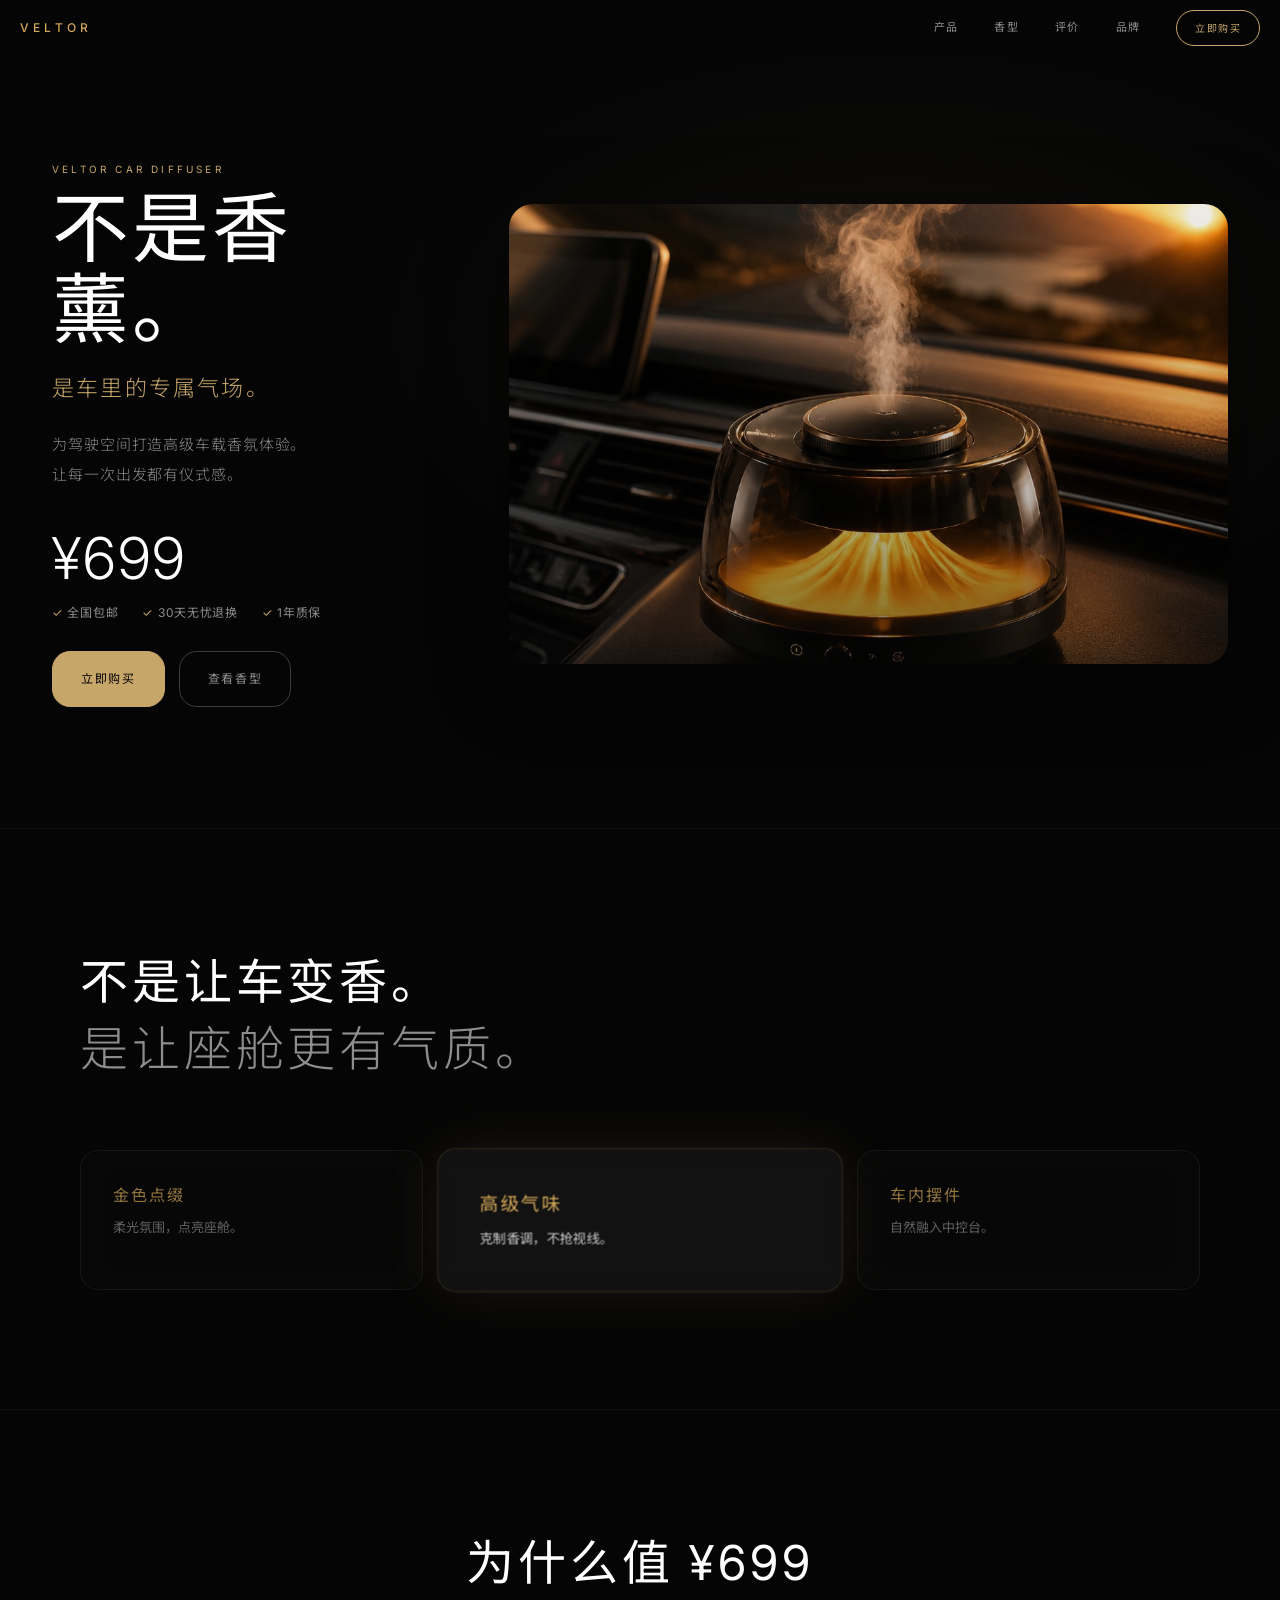
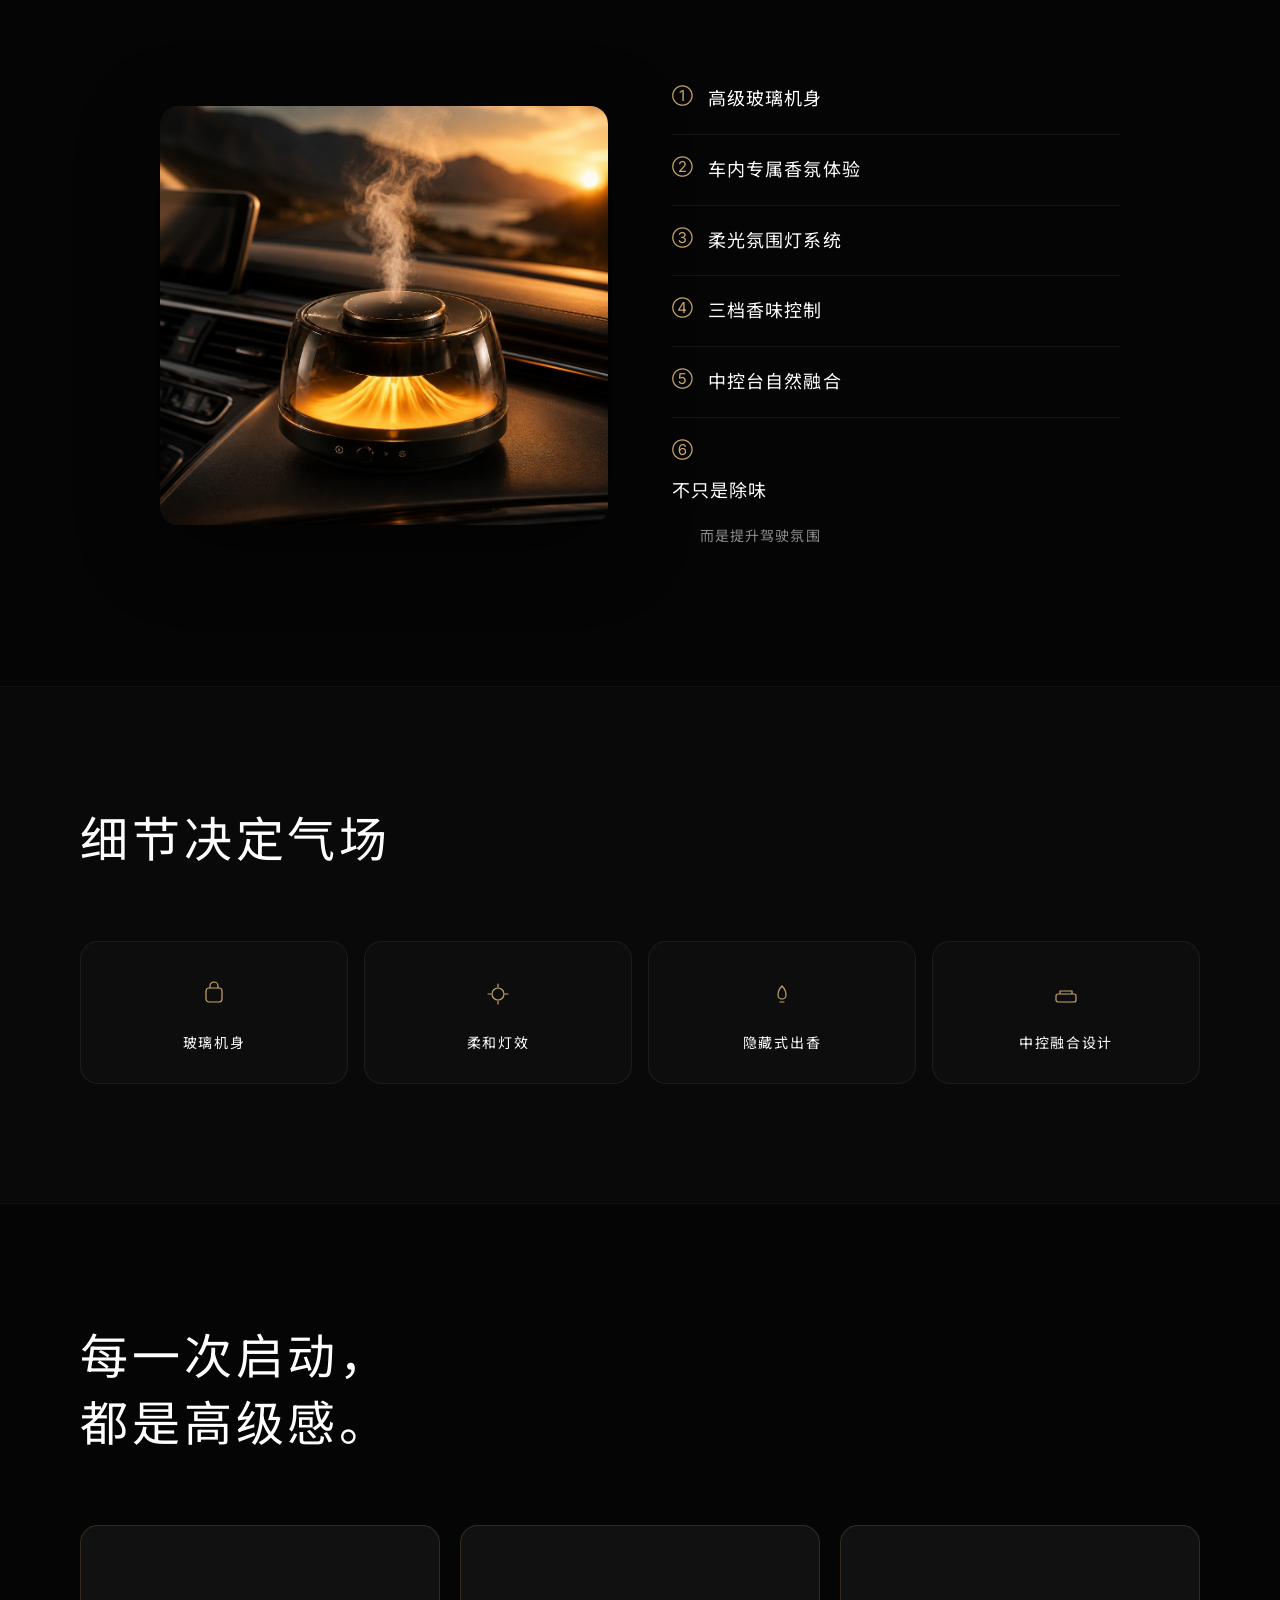
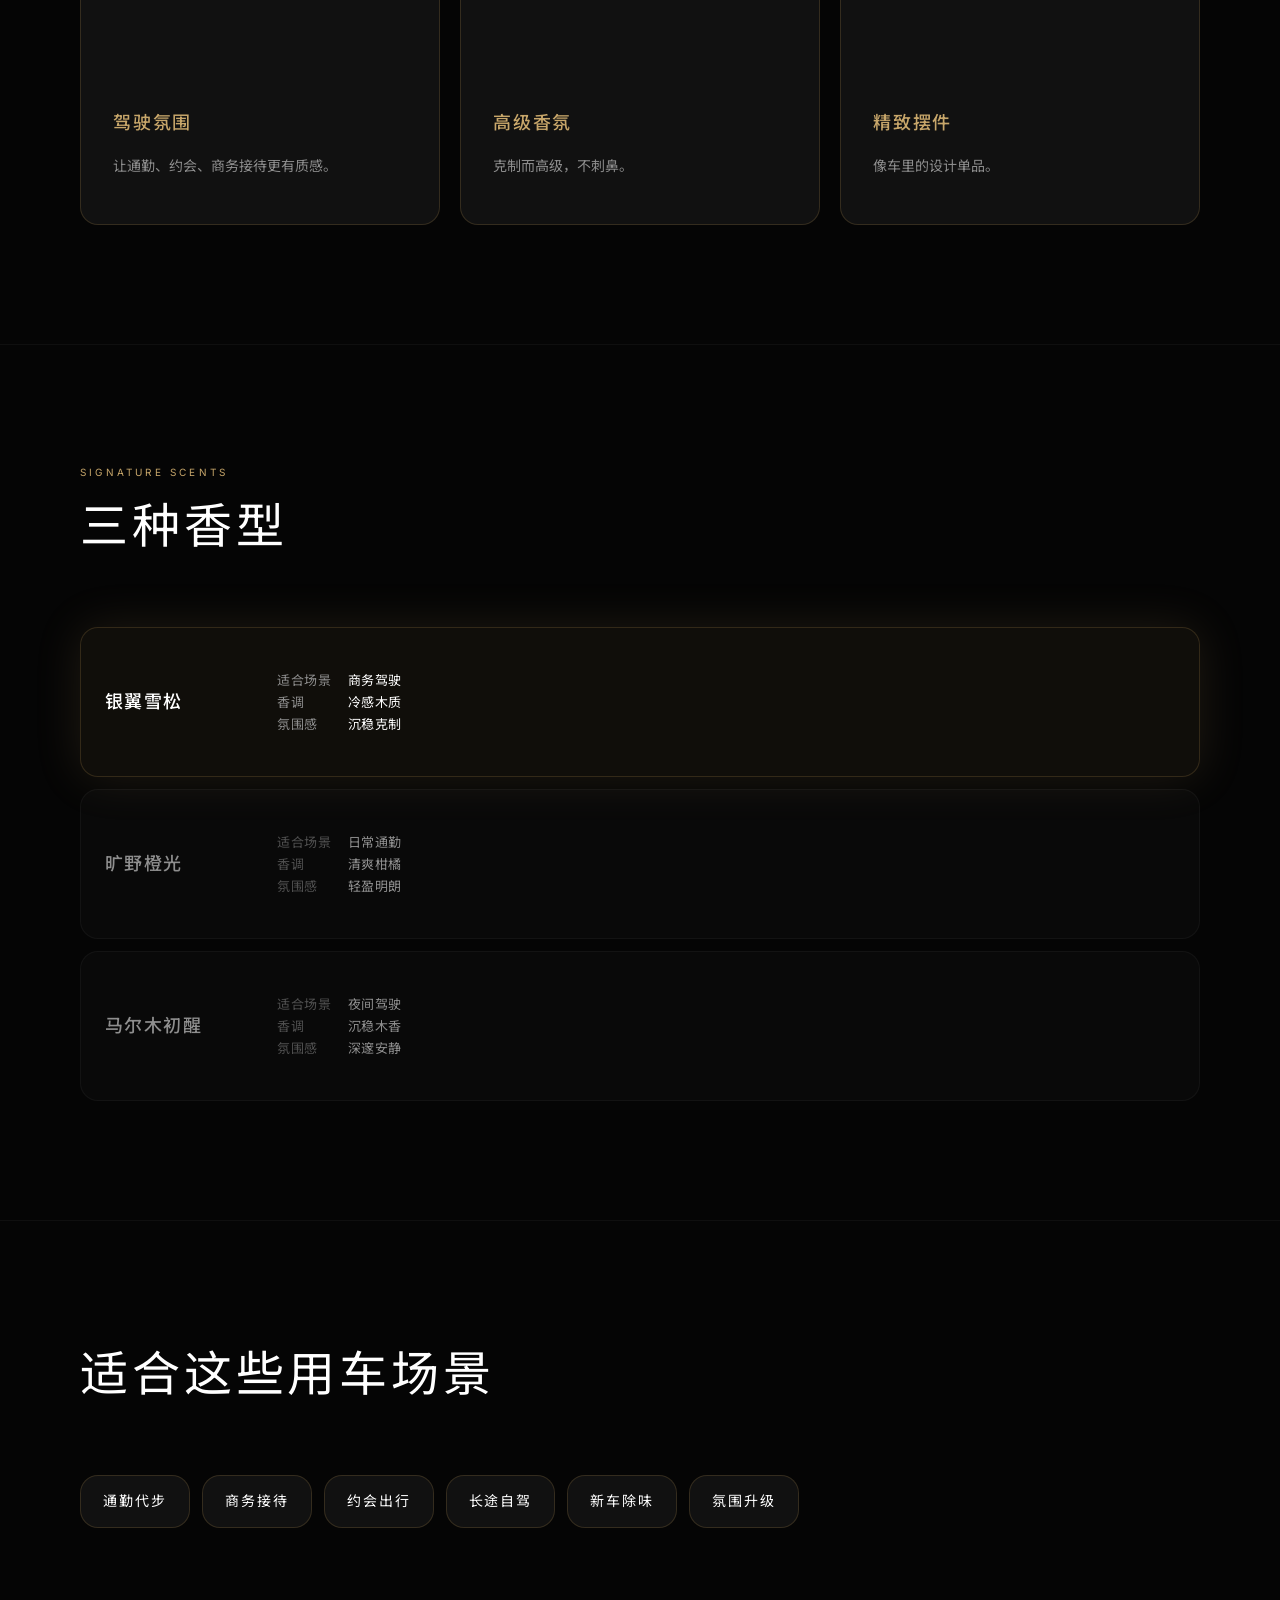
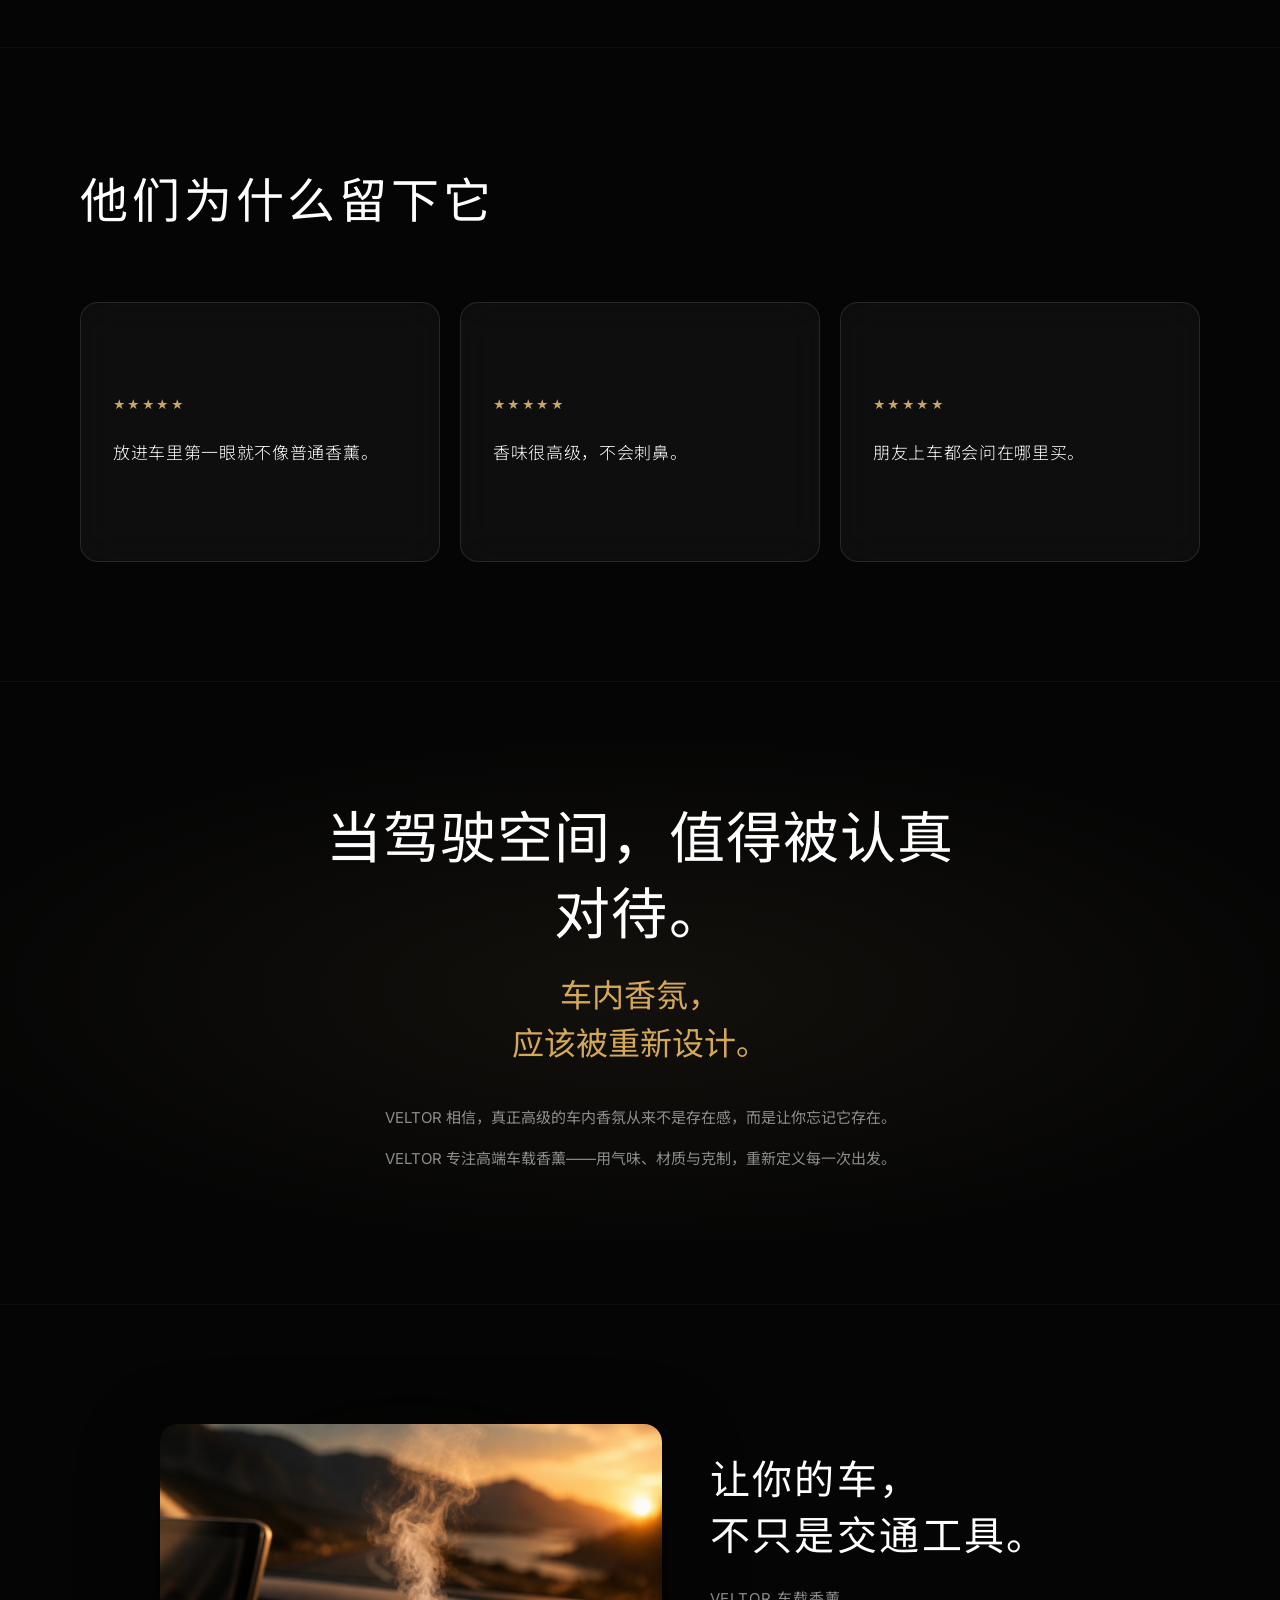
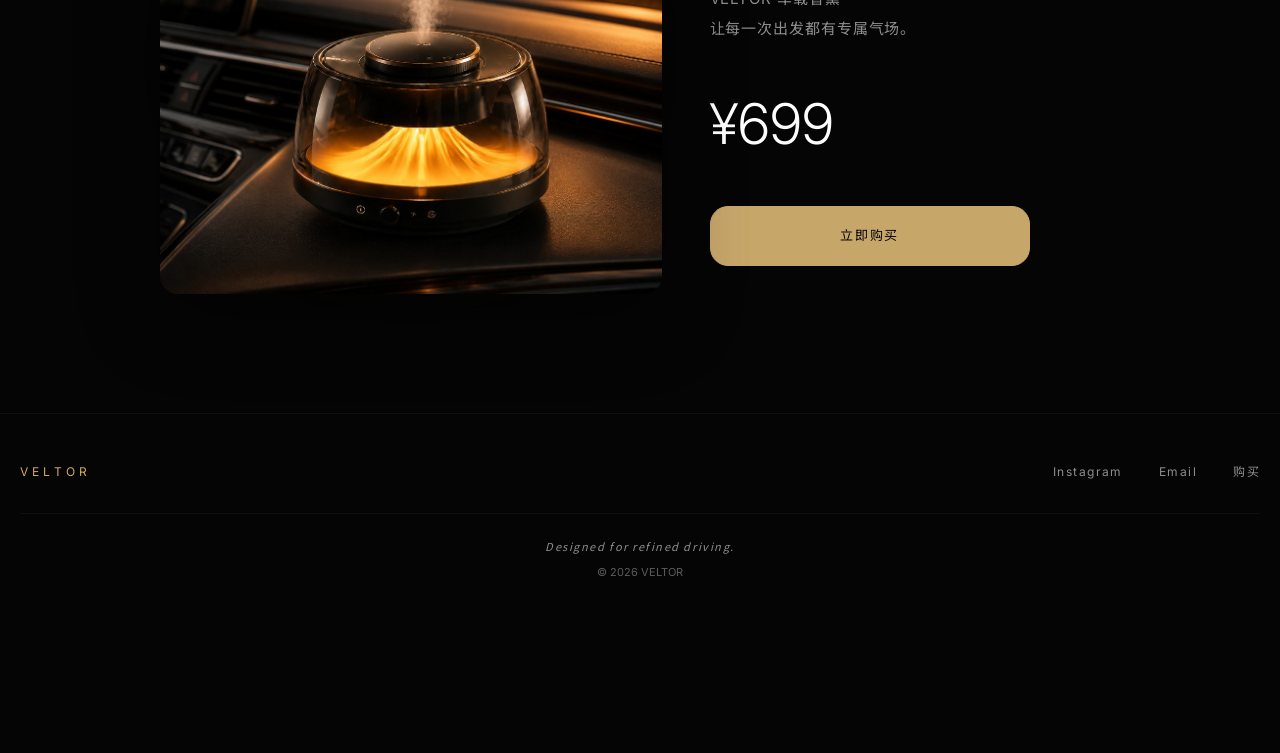
==== commit e4f02a5e: "Launch VELTOR premium car diffuser website Co-authored-by: Cursor <cursoragent@cursor.com>" ====
--- a/index.html
+++ b/index.html
@@ -16,10 +16,26 @@
       window.veltorPage = function (path) { return base + String(path).replace(/^\//, ''); };
       var isGhPages = p === REPO || p.indexOf(REPO + '/') === 0;
       window.veltorProductImg = isGhPages ? 'images/car-diffuser-hero.png' : 'public/images/car-diffuser-hero.png';
+      var preload = document.createElement('link');
+      preload.rel = 'preload';
+      preload.as = 'image';
+      preload.href = (isGhPages ? REPO + '/' : base) + window.veltorProductImg;
+      document.head.appendChild(preload);
     })('/veltor-site');
   </script>
-  <meta name="description" content="VELTOR 高端车载香薰 — 为驾驶空间打造的高级车内香氛体验，¥699。">
-  <title>VELTOR · 高端车载香薰</title>
+  <meta name="description" content="VELTOR 高端车载香薰，为驾驶空间打造专属气场。">
+  <title>VELTOR｜高端车载香薰</title>
+  <meta property="og:type" content="website">
+  <meta property="og:site_name" content="VELTOR">
+  <meta property="og:title" content="VELTOR｜高端车载香薰">
+  <meta property="og:description" content="VELTOR 高端车载香薰，为驾驶空间打造专属气场。">
+  <meta property="og:image" content="https://suihaoyang320-ctrl.github.io/veltor-site/images/car-diffuser-hero.png">
+  <meta property="og:url" content="https://suihaoyang320-ctrl.github.io/veltor-site/">
+  <meta property="og:locale" content="zh_CN">
+  <meta name="twitter:card" content="summary_large_image">
+  <meta name="twitter:title" content="VELTOR｜高端车载香薰">
+  <meta name="twitter:description" content="VELTOR 高端车载香薰，为驾驶空间打造专属气场。">
+  <meta name="twitter:image" content="https://suihaoyang320-ctrl.github.io/veltor-site/images/car-diffuser-hero.png">
   <link rel="preconnect" href="https://fonts.googleapis.com">
   <link rel="preconnect" href="https://fonts.gstatic.com" crossorigin>
   <link href="https://fonts.googleapis.com/css2?family=Inter:wght@300;400;500;600&family=Noto+Sans+SC:wght@300;400;500;700&display=swap" rel="stylesheet">
@@ -62,6 +78,11 @@
         <p class="hero__desc anim-up" style="--d:0.4s">为驾驶空间打造高级车载香氛体验。<br>让每一次出发都有仪式感。</p>
         <div class="hero__price-block anim-up" style="--d:0.55s">
           <p class="hero__price">¥699</p>
+          <ul class="hero__trust">
+            <li>✓ 全国包邮</li>
+            <li>✓ 30天无忧退换</li>
+            <li>✓ 1年质保</li>
+          </ul>
         </div>
         <div class="hero__actions anim-up" style="--d:0.65s">
           <button class="btn btn--gold js-open-purchase" type="button">立即购买</button>
@@ -73,8 +94,13 @@
           <img
             class="hero__img"
             data-veltor-product
+            data-veltor-hero
             src="public/images/car-diffuser-hero.png"
             alt="VELTOR 高端车载香薰"
+            width="828"
+            height="460"
+            fetchpriority="high"
+            decoding="async"
           >
           <div class="hero__card-shade" aria-hidden="true"></div>
         </div>
@@ -85,19 +111,19 @@
   <!-- 2 · 价值解释 -->
   <section class="section section--promise" id="promise">
     <div class="container">
-      <h2 class="section-title reveal">不是让车变香。<br><span class="muted">而是让驾驶空间更有质感。</span></h2>
+      <h2 class="section-title reveal">不是让车变香。<br><span class="muted">是让座舱更有气质。</span></h2>
       <div class="promise-grid reveal" data-delay="1">
         <article class="promise-card promise-card--side">
-          <span class="promise-card__label">设计</span>
-          <p class="promise-card__text">航空铝与磁吸结构，克制地融入车内中控台。</p>
+          <span class="promise-card__label">金色点缀</span>
+          <p class="promise-card__text">柔光氛围，点亮座舱。</p>
         </article>
         <article class="promise-card promise-card--featured">
-          <span class="promise-card__label">气味</span>
-          <p class="promise-card__text">高级车内香氛逻辑，不刺鼻、不廉价，像原厂配置。</p>
+          <span class="promise-card__label">高级气味</span>
+          <p class="promise-card__text">克制香调，不抢视线。</p>
         </article>
         <article class="promise-card promise-card--side">
-          <span class="promise-card__label">情绪</span>
-          <p class="promise-card__text">每一次启动，车内气场都不一样。</p>
+          <span class="promise-card__label">车内摆件</span>
+          <p class="promise-card__text">自然融入中控台。</p>
         </article>
       </div>
     </div>
@@ -109,7 +135,7 @@
       <h2 class="section-title reveal">为什么值 ¥699</h2>
       <div class="worth-block reveal">
         <div class="worth-block__visual">
-          <img class="worth-block__img" data-veltor-product src="public/images/car-diffuser-hero.png" alt="VELTOR 高端车载香薰">
+          <img class="worth-block__img" data-veltor-product src="public/images/car-diffuser-hero.png" alt="VELTOR 高端车载香薰" width="480" height="360" loading="lazy" decoding="async">
         </div>
         <ul class="worth-block__list">
           <li class="reveal" data-delay="0"><span class="worth-block__num">①</span>高级玻璃机身</li>
@@ -123,7 +149,40 @@
     </div>
   </section>
 
-  <!-- 4 · 产品细节 -->
+  <!-- 4 · 细节决定气场 -->
+  <section class="section section--micro" id="micro">
+    <div class="container">
+      <h2 class="section-title reveal">细节决定气场</h2>
+      <div class="micro-grid reveal">
+        <article class="micro-card reveal" data-delay="0">
+          <span class="micro-card__icon" aria-hidden="true">
+            <svg width="28" height="28" viewBox="0 0 28 28" fill="none"><rect x="6" y="8" width="16" height="14" rx="3" stroke="currentColor" stroke-width="1.2"/><path d="M10 8V6a4 4 0 0 1 8 0v2" stroke="currentColor" stroke-width="1.2"/></svg>
+          </span>
+          <h3>玻璃机身</h3>
+        </article>
+        <article class="micro-card reveal" data-delay="1">
+          <span class="micro-card__icon" aria-hidden="true">
+            <svg width="28" height="28" viewBox="0 0 28 28" fill="none"><circle cx="14" cy="14" r="6" stroke="currentColor" stroke-width="1.2"/><path d="M14 4v3M14 21v3M4 14h3M21 14h3" stroke="currentColor" stroke-width="1.2" stroke-linecap="round"/></svg>
+          </span>
+          <h3>柔和灯效</h3>
+        </article>
+        <article class="micro-card reveal" data-delay="2">
+          <span class="micro-card__icon" aria-hidden="true">
+            <svg width="28" height="28" viewBox="0 0 28 28" fill="none"><path d="M14 6c0 0-4 4-4 9a4 4 0 0 0 8 0c0-5-4-9-4-9z" stroke="currentColor" stroke-width="1.2"/><path d="M12 22h4" stroke="currentColor" stroke-width="1.2" stroke-linecap="round"/></svg>
+          </span>
+          <h3>隐藏式出香</h3>
+        </article>
+        <article class="micro-card reveal" data-delay="3">
+          <span class="micro-card__icon" aria-hidden="true">
+            <svg width="28" height="28" viewBox="0 0 28 28" fill="none"><rect x="4" y="14" width="20" height="8" rx="2" stroke="currentColor" stroke-width="1.2"/><path d="M8 14V11h12v3" stroke="currentColor" stroke-width="1.2"/></svg>
+          </span>
+          <h3>中控融合设计</h3>
+        </article>
+      </div>
+    </div>
+  </section>
+
+  <!-- 5 · 产品体验 -->
   <section class="section section--craft" id="craft">
     <div class="container">
       <h2 class="section-title reveal">每一次启动，<br>都是高级感。</h2>
@@ -153,22 +212,31 @@
         <article class="scent-lg active reveal" data-scent="fir" data-delay="0" tabindex="0" role="button" aria-pressed="true">
           <div class="scent-lg__head">
             <h3>银翼雪松</h3>
-            <p class="scent-lg__mood">冷感木质调</p>
-            <p class="scent-lg__use">适合商务驾驶</p>
+            <div class="scent-lg__meta">
+              <p><span class="scent-lg__key">适合场景</span><span class="scent-lg__val">商务驾驶</span></p>
+              <p><span class="scent-lg__key">香调</span><span class="scent-lg__val">冷感木质</span></p>
+              <p><span class="scent-lg__key">氛围感</span><span class="scent-lg__val">沉稳克制</span></p>
+            </div>
           </div>
         </article>
         <article class="scent-lg reveal" data-scent="cedar" data-delay="1" tabindex="0" role="button" aria-pressed="false">
           <div class="scent-lg__head">
             <h3>旷野橙光</h3>
-            <p class="scent-lg__mood">清爽柑橘调</p>
-            <p class="scent-lg__use">适合通勤</p>
+            <div class="scent-lg__meta">
+              <p><span class="scent-lg__key">适合场景</span><span class="scent-lg__val">日常通勤</span></p>
+              <p><span class="scent-lg__key">香调</span><span class="scent-lg__val">清爽柑橘</span></p>
+              <p><span class="scent-lg__key">氛围感</span><span class="scent-lg__val">轻盈明朗</span></p>
+            </div>
           </div>
         </article>
         <article class="scent-lg reveal" data-scent="ebony" data-delay="2" tabindex="0" role="button" aria-pressed="false">
           <div class="scent-lg__head">
             <h3>马尔木初醒</h3>
-            <p class="scent-lg__mood">沉稳木香调</p>
-            <p class="scent-lg__use">适合夜间驾驶</p>
+            <div class="scent-lg__meta">
+              <p><span class="scent-lg__key">适合场景</span><span class="scent-lg__val">夜间驾驶</span></p>
+              <p><span class="scent-lg__key">香调</span><span class="scent-lg__val">沉稳木香</span></p>
+              <p><span class="scent-lg__key">氛围感</span><span class="scent-lg__val">深邃安静</span></p>
+            </div>
           </div>
         </article>
       </div>
@@ -228,7 +296,7 @@
     <div class="container buy-grid reveal">
       <div class="buy-visual">
         <div class="buy-visual__glow" aria-hidden="true"></div>
-        <img data-veltor-product src="public/images/car-diffuser-hero.png" alt="VELTOR 高端车载香薰">
+        <img data-veltor-product src="public/images/car-diffuser-hero.png" alt="VELTOR 高端车载香薰" width="576" height="432" loading="lazy" decoding="async">
       </div>
       <div class="buy-panel">
         <h2 class="buy-headline">让你的车，<br>不只是交通工具。</h2>
@@ -241,19 +309,15 @@
 
   <footer class="footer">
     <div class="footer__row">
-      <div>
-        <span class="footer__logo">VELTOR</span>
-        <p>高端车载香薰品牌</p>
-      </div>
+      <span class="footer__logo">VELTOR</span>
       <nav class="footer__nav">
-        <a href="#worth699">产品</a>
-        <a href="#details">香型</a>
-        <a href="#reviews">评价</a>
+        <a href="https://instagram.com/veltor" target="_blank" rel="noopener noreferrer">Instagram</a>
+        <a href="mailto:hello@veltor.com">Email</a>
         <a href="#buy">购买</a>
       </nav>
     </div>
     <div class="footer__bottom">
-      <p class="footer__tagline">Premium Car Fragrance</p>
+      <p class="footer__tagline">Designed for refined driving.</p>
       <p>&copy; 2026 VELTOR</p>
     </div>
   </footer>
--- a/style.css
+++ b/style.css
@@ -48,13 +48,13 @@
   margin-bottom: 12px;
 }
 
-.section { padding: clamp(88px, 14vw, 140px) 0; border-top: 1px solid rgba(255,255,255,0.04); }
+.section { padding: clamp(75px, 12vw, 119px) 0; border-top: 1px solid rgba(255,255,255,0.04); }
 .section-title {
   font-size: clamp(2rem, 4.5vw, 3rem);
   font-weight: 400;
   letter-spacing: 0.08em;
   line-height: 1.4;
-  margin-bottom: clamp(56px, 8vw, 80px);
+  margin-bottom: clamp(48px, 7vw, 68px);
 }
 .section-title .muted { color: var(--text-secondary); font-weight: 300; }
 .section-lead { color: var(--text-secondary); font-size: 0.875rem; letter-spacing: 0.06em; margin: -28px 0 40px; }
@@ -77,9 +77,13 @@
   backdrop-filter: none;
 }
 .btn--gold:hover {
-  background: #D4B07A;
-  box-shadow: var(--shadow-gold);
-  transform: translateY(-3px);
+  filter: brightness(1.08);
+  box-shadow: 0 10px 30px rgba(199, 166, 106, 0.25);
+  transform: translateY(-2px);
+}
+.btn--gold:active {
+  transform: scale(0.98);
+  filter: brightness(1.02);
 }
 .btn--ghost {
   border: 1px solid rgba(255,255,255,0.18);
@@ -93,17 +97,20 @@
   min-height: 60px; width: 100%; max-width: 320px; font-size: 0.8125rem;
   background: #C7A66A; color: #050505; border: 1px solid #C7A66A;
 }
-.btn--buy:hover { background: #D4B07A; transform: translateY(-3px); box-shadow: var(--shadow); }
+.btn--buy:hover { filter: brightness(1.08); transform: translateY(-2px); box-shadow: 0 10px 30px rgba(199, 166, 106, 0.25); }
+.btn--buy:active { transform: scale(0.98); }
 
 /* Nav */
 .nav {
   position: fixed; inset: 0 0 auto; z-index: 1000;
   height: var(--nav-h);
-  transition: var(--t);
+  background: transparent;
+  transition: background 0.5s var(--ease), backdrop-filter 0.5s var(--ease), border-color 0.5s var(--ease);
 }
 .nav--scrolled {
-  background: rgba(8, 8, 8, 0.75);
+  background: rgba(5, 5, 5, 0.75);
   backdrop-filter: blur(20px);
+  -webkit-backdrop-filter: blur(20px);
   border-bottom: 1px solid rgba(255,255,255,0.05);
 }
 .nav__inner {
@@ -111,18 +118,19 @@
   padding: 0 20px; display: flex; align-items: center; justify-content: space-between;
 }
 .nav__logo {
-  font-size: 0.75rem; font-weight: 500; letter-spacing: 0.38em;
+  font-size: 0.75rem; font-weight: 500; letter-spacing: 0.35em;
   color: var(--gold-light); opacity: 0; animation: fadeIn 1s var(--ease) 0.2s forwards;
 }
 .nav__links { display: flex; align-items: center; gap: clamp(20px, 3vw, 36px); }
 .nav__links a { font-size: 0.6875rem; letter-spacing: 0.12em; color: var(--text-secondary); transition: var(--t); }
 .nav__links a:hover { color: var(--gold-light); }
 .nav__buy {
-  min-height: 36px; padding: 0 16px; font-size: 0.625rem; letter-spacing: 0.14em;
-  border: 1px solid rgba(199,166,106,0.45); color: var(--gold-light);
+  min-height: 36px; padding: 0 18px; font-size: 0.625rem; letter-spacing: 0.14em;
+  background: transparent;
+  border: 1px solid #C7A66A; color: #C7A66A;
   border-radius: var(--radius); transition: var(--t);
 }
-.nav__buy:hover { background: rgba(199,166,106,0.12); box-shadow: var(--shadow-gold); }
+.nav__buy:hover { background: rgba(199,166,106,0.1); box-shadow: 0 0 24px rgba(199,166,106,0.15); color: #D4B07A; border-color: #D4B07A; }
 .nav__menu { display: none; flex-direction: column; gap: 5px; padding: 8px; }
 .nav__menu span { display: block; width: 18px; height: 1px; background: var(--text); transition: var(--t); }
 .nav__menu.active span:first-child { transform: translateY(3px) rotate(45deg); }
@@ -156,14 +164,22 @@
 }
 .hero__grid {
   position: relative; z-index: 1;
-  width: min(1280px, 100% - 48px); margin: 0 auto;
+  width: min(1320px, 100% - 64px); margin: 0 auto;
   display: grid;
-  grid-template-columns: minmax(0, 2fr) minmax(0, 3fr);
-  gap: clamp(32px, 5vw, 72px);
+  grid-template-columns: minmax(0, 1.7fr) minmax(0, 3.45fr);
+  gap: clamp(56px, 8vw, 112px);
   align-items: center;
 }
-.hero__headline { font-size: clamp(2.25rem, 5vw, 3.5rem); font-weight: 400; letter-spacing: 0.06em; line-height: 1.2; margin-bottom: 20px; }
-.hero__sub { font-size: clamp(1.125rem, 2.2vw, 1.375rem); color: var(--gold); font-weight: 300; margin-bottom: 24px; letter-spacing: 0.1em; }
+.hero__headline {
+  font-size: clamp(48px, 6vw, 82px);
+  font-weight: 400; letter-spacing: 0.04em;
+  line-height: 1.05; margin-bottom: 20px;
+}
+.hero__sub {
+  font-size: clamp(1.125rem, 2.2vw, 1.375rem);
+  color: #C7A66A; font-weight: 300;
+  margin-bottom: 24px; letter-spacing: 0.1em;
+}
 .hero__desc {
   font-size: 0.9375rem; color: var(--text-secondary); font-weight: 300;
   line-height: 2; letter-spacing: 0.06em; margin-bottom: 40px; max-width: 460px;
@@ -174,7 +190,8 @@
   border: 1px solid #C7A66A;
   color: #050505;
 }
-.hero .btn--gold:hover { background: #D4B07A; transform: translateY(-3px); }
+.hero .btn--gold:hover { filter: brightness(1.08); box-shadow: 0 10px 30px rgba(199, 166, 106, 0.25); transform: translateY(-2px); }
+.hero .btn--gold:active { transform: scale(0.98); }
 .hero .btn--ghost {
   min-height: 56px;
   background: transparent;
@@ -186,7 +203,16 @@
   font-size: clamp(2.7rem, 4.8vw, 3.6rem);
   font-weight: 300; letter-spacing: 0.04em; line-height: 1; color: var(--text);
 }
-.hero__price-block { margin-bottom: 40px; }
+.hero__price-block { margin-bottom: 28px; }
+.hero__trust {
+  display: flex; flex-wrap: wrap; gap: 16px 24px;
+  list-style: none; margin-top: 16px;
+}
+.hero__trust li {
+  font-size: 0.75rem; letter-spacing: 0.06em;
+  color: var(--text-secondary); white-space: nowrap;
+}
+.hero__trust li::first-letter { color: var(--gold); }
 .hero__actions { display: flex; flex-wrap: wrap; gap: 14px; }
 .hero__visual {
   position: relative;
@@ -194,7 +220,8 @@
   justify-content: flex-end;
   align-items: center;
   width: 100%;
-  min-height: clamp(420px, 52vh, 640px);
+  min-height: 460px;
+  margin-right: clamp(-12px, -1.5vw, -24px);
 }
 .hero__img {
   display: block;
@@ -203,18 +230,21 @@
   max-width: none;
   object-fit: cover;
   object-position: center center;
+  transition: transform 0.7s var(--ease);
 }
 .hero__card {
   position: relative;
-  width: 100%;
-  max-width: 720px;
-  height: clamp(420px, 52vh, 640px);
+  width: 115%;
+  max-width: 828px;
+  height: 460px;
+  margin-left: auto;
   border-radius: 24px;
   overflow: hidden;
   box-shadow: var(--shadow);
   animation: float 8s ease-in-out infinite;
   will-change: transform;
 }
+.hero__card:hover .hero__img { transform: scale(1.02); }
 .hero__card-shade {
   position: absolute; inset: 0;
   background: linear-gradient(180deg, rgba(5,5,5,0.06) 0%, rgba(5,5,5,0.22) 55%, rgba(5,5,5,0.52) 100%);
@@ -226,30 +256,30 @@
 @keyframes fadeIn { to { opacity: 1; } }
 @keyframes fadeUp { to { opacity: 1; transform: translateY(0); } }
 @keyframes heroScale { from { opacity: 0; transform: scale(1.02); } to { opacity: 1; transform: scale(1.12); } }
-@keyframes float { 0% { transform: translateY(0); } 50% { transform: translateY(-8px); } 100% { transform: translateY(0); } }
+@keyframes float { 0% { transform: translateY(0); } 50% { transform: translateY(-6px); } 100% { transform: translateY(0); } }
 @keyframes breath { from { opacity: 0.7; } to { opacity: 1; } }
 
 /* Promise */
 .promise-grid { display: grid; grid-template-columns: 1fr 1.15fr 1fr; gap: 20px; align-items: stretch; }
 .promise-card {
-  padding: clamp(28px, 4vw, 36px);
+  padding: clamp(24px, 3.5vw, 32px);
   background: var(--glass); border: 1px solid var(--border); border-radius: var(--radius);
   backdrop-filter: blur(16px); transition: var(--t);
 }
 .promise-card:hover { border-color: var(--border-gold); box-shadow: var(--shadow-gold); }
+.promise-card--side { opacity: 0.68; background: rgba(255, 255, 255, 0.025); }
+.promise-card--side:hover { opacity: 0.85; }
 .promise-card--featured {
-  padding: clamp(36px, 5vw, 48px);
+  padding: clamp(28px, 4vw, 40px);
   background: rgba(255, 255, 255, 0.055);
   border-color: var(--border-gold);
   box-shadow: 0 0 56px rgba(199, 166, 106, 0.12);
   transform: scale(1.03);
 }
-.promise-card--featured .promise-card__label { font-size: 1.25rem; color: var(--gold-light); }
-.promise-card--featured .promise-card__text { color: rgba(255, 255, 255, 0.78); font-size: 0.9375rem; }
-.promise-card--side { opacity: 0.68; background: rgba(255, 255, 255, 0.025); }
-.promise-card--side:hover { opacity: 0.85; }
-.promise-card__label { display: block; font-size: 1.125rem; letter-spacing: 0.12em; margin-bottom: 12px; color: var(--gold-light); }
-.promise-card__text { font-size: 0.875rem; color: var(--text-secondary); line-height: 1.75; }
+.promise-card--featured .promise-card__label { font-size: 1.125rem; color: var(--gold-light); }
+.promise-card--featured .promise-card__text { color: rgba(255, 255, 255, 0.78); font-size: 0.8125rem; }
+.promise-card__label { display: block; font-size: 1rem; letter-spacing: 0.12em; margin-bottom: 8px; color: var(--gold-light); }
+.promise-card__text { font-size: 0.8125rem; color: var(--text-secondary); line-height: 1.6; }
 
 /* Worth block */
 .section--worth { text-align: center; }
@@ -279,6 +309,33 @@
 .worth-block__list-item--dual { flex-direction: column; align-items: flex-start; }
 .worth-block__list li:last-child { border-bottom: none; }
 .worth-block__list li:hover { color: var(--gold); }
+
+/* Micro details */
+.section--micro { background: #090909; border-top-color: rgba(255,255,255,0.03); }
+.micro-grid {
+  display: grid; grid-template-columns: repeat(4, 1fr); gap: 16px;
+}
+.micro-card {
+  padding: 28px 20px; text-align: center;
+  background: rgba(255,255,255,0.02);
+  border: 1px solid rgba(255,255,255,0.06);
+  border-radius: var(--radius);
+  transition: var(--t);
+}
+.micro-card:hover {
+  border-color: var(--border-gold);
+  box-shadow: 0 0 32px rgba(199,166,106,0.1);
+  transform: translateY(-2px);
+}
+.micro-card__icon {
+  display: flex; align-items: center; justify-content: center;
+  width: 48px; height: 48px; margin: 0 auto 14px;
+  color: var(--gold);
+}
+.micro-card h3 {
+  font-size: 0.875rem; font-weight: 400;
+  letter-spacing: 0.12em; color: var(--text);
+}
 
 /* Craft */
 .craft-scroll { display: grid; grid-template-columns: repeat(3, 1fr); gap: 20px; }
@@ -299,9 +356,9 @@
 .craft-card p { font-size: 0.875rem; color: var(--text-secondary); line-height: 1.9; }
 
 /* Scents */
-.scent-stack { display: flex; flex-direction: column; gap: 16px; }
+.scent-stack { display: flex; flex-direction: column; gap: 12px; }
 .scent-lg {
-  min-height: 280px; padding: clamp(40px, 5vw, 52px);
+  min-height: 150px; padding: 20px 24px;
   background: rgba(255,255,255,0.03);
   border: 1px solid var(--border);
   border-radius: var(--radius);
@@ -313,28 +370,45 @@
   box-shadow: var(--shadow-gold);
 }
 .scent-lg.active { background: rgba(199, 166, 106, 0.06); }
-.scent-stack:has(.scent-lg.active) .scent-lg:not(.active) { opacity: 0.5; }
-.scent-lg__head h3 { font-size: 1.5rem; font-weight: 500; letter-spacing: 0.1em; margin-bottom: 16px; color: var(--text); }
-.scent-lg__mood { font-size: 1rem; color: var(--gold); margin-bottom: 12px; letter-spacing: 0.06em; }
-.scent-lg__use { font-size: 0.875rem; color: var(--text-secondary); letter-spacing: 0.06em; }
+.scent-stack:has(.scent-lg.active) .scent-lg:not(.active) { opacity: 0.55; }
+.scent-lg__head {
+  display: grid;
+  grid-template-columns: minmax(0, 140px) 1fr;
+  gap: 8px 32px;
+  align-items: center;
+}
+.scent-lg__head h3 {
+  font-size: 1.125rem; font-weight: 500;
+  letter-spacing: 0.08em; margin: 0; color: var(--text);
+  grid-row: 1 / -1;
+}
+.scent-lg__meta { display: flex; flex-direction: column; gap: 4px; }
+.scent-lg__meta p {
+  display: flex; align-items: baseline; gap: 12px;
+  font-size: 0.8125rem; line-height: 1.4; margin: 0;
+}
+.scent-lg__key {
+  flex: 0 0 4.5em;
+  color: var(--text-secondary);
+  letter-spacing: 0.04em;
+}
+.scent-lg__val { color: var(--text); letter-spacing: 0.04em; }
 
 /* Cars */
 .cars-track {
-  display: flex; gap: 16px; overflow-x: auto; padding: 8px 0 12px;
-  scroll-snap-type: x mandatory; -webkit-overflow-scrolling: touch;
-}
-.cars-track::-webkit-scrollbar { height: 4px; }
-.cars-track::-webkit-scrollbar-thumb { background: rgba(199,166,106,0.3); border-radius: 2px; }
+  display: flex; flex-wrap: wrap; gap: 12px;
+  padding: 0;
+}
 .car-cabin {
-  flex: 0 0 auto; scroll-snap-align: start;
-  min-width: clamp(160px, 22vw, 200px); min-height: 120px;
-  padding: 32px 36px; text-align: center;
-  font-size: 0.9375rem; letter-spacing: 0.18em; font-weight: 400;
+  flex: 0 1 auto;
+  min-width: 0; min-height: auto;
+  padding: 14px 22px; text-align: center;
+  font-size: 0.875rem; letter-spacing: 0.14em; font-weight: 400;
   background: #111111;
   border: 1px solid rgba(212, 168, 90, 0.18);
   border-radius: var(--radius);
   transition: var(--t);
-  display: flex; align-items: center; justify-content: center;
+  display: inline-flex; align-items: center; justify-content: center;
 }
 .car-cabin:hover {
   border-color: rgba(212, 168, 90, 0.45);
@@ -371,17 +445,20 @@
 .story-body p { font-size: 0.9375rem; color: var(--text-secondary); line-height: 1.9; margin-bottom: 12px; }
 
 /* Buy */
-.section--buy { min-height: 100vh; min-height: 100svh; display: flex; align-items: center; }
-.buy-grid { display: grid; grid-template-columns: 1fr 1fr; gap: 48px; align-items: center; width: var(--container); margin: 0 auto; }
+.section--buy { min-height: auto; display: flex; align-items: center; padding: clamp(75px, 12vw, 119px) 0; }
+.buy-grid {
+  display: grid; grid-template-columns: 1.1fr 0.9fr; gap: 48px;
+  align-items: center; width: min(960px, var(--container)); margin: 0 auto;
+}
 .buy-visual { position: relative; display: flex; justify-content: center; align-items: center; }
 .buy-visual__glow {
-  position: absolute; width: 80%; height: 75%;
+  position: absolute; width: 90%; height: 80%;
   background: radial-gradient(circle, rgba(199,166,106,0.28) 0%, transparent 65%);
   filter: blur(56px); pointer-events: none;
 }
 .buy-visual img {
   position: relative; z-index: 1;
-  width: min(100%, 480px); margin: 0 auto;
+  width: min(100%, 576px); margin: 0 auto;
   border-radius: var(--radius);
   object-fit: cover;
   object-position: center 40%;
@@ -400,14 +477,13 @@
 
 /* Footer */
 .footer { padding: 48px 20px 100px; border-top: 1px solid rgba(255,255,255,0.04); }
-.footer__row { max-width: 1280px; margin: 0 auto 32px; display: flex; justify-content: space-between; align-items: flex-start; gap: 24px; }
-.footer__logo { display: block; font-size: 0.75rem; letter-spacing: 0.32em; color: var(--gold-light); margin-bottom: 8px; }
-.footer__row p { font-size: 0.8125rem; color: var(--text-secondary); }
-.footer__nav { display: flex; gap: 24px; }
-.footer__nav a { font-size: 0.75rem; letter-spacing: 0.1em; color: var(--text-secondary); transition: var(--t); }
+.footer__row { max-width: 1280px; margin: 0 auto 32px; display: flex; justify-content: space-between; align-items: center; gap: 24px; }
+.footer__logo { font-size: 0.75rem; letter-spacing: 0.35em; color: var(--gold-light); }
+.footer__nav { display: flex; gap: clamp(20px, 4vw, 36px); align-items: center; }
+.footer__nav a { font-size: 0.75rem; letter-spacing: 0.12em; color: var(--text-secondary); transition: var(--t); }
 .footer__nav a:hover { color: var(--gold-light); }
 .footer__bottom { max-width: 1280px; margin: 0 auto; padding-top: 24px; border-top: 1px solid rgba(255,255,255,0.04); text-align: center; }
-.footer__tagline { font-size: 0.6875rem; letter-spacing: 0.16em; color: var(--text-secondary); margin-bottom: 8px; }
+.footer__tagline { font-size: 0.6875rem; letter-spacing: 0.14em; color: var(--text-secondary); margin-bottom: 8px; font-style: italic; }
 .footer__bottom p:last-child { font-size: 0.6875rem; color: rgba(255,255,255,0.35); }
 
 /* Mobile bar */
@@ -608,12 +684,14 @@
   .nav__menu { display: flex; }
   .nav__mobile { display: flex; }
 
-  .hero { min-height: 92vh; min-height: 92svh; }
-  .hero__grid { grid-template-columns: 1fr; text-align: center; }
-  .hero__visual { order: -1; justify-content: center; min-height: 320px; }
-  .hero__card { max-width: 100%; height: clamp(280px, 42vh, 420px); }
+  .hero { min-height: auto; padding-bottom: 40px; }
+  .hero__grid { grid-template-columns: 1fr; text-align: center; gap: 32px; width: min(100%, 100% - 32px); }
+  .hero__visual { order: -1; justify-content: center; min-height: auto; margin-right: 0; }
+  .hero__card { width: 100%; max-width: 100%; height: clamp(260px, 52vw, 360px); margin-left: 0; }
+  .hero__headline { font-size: clamp(40px, 11vw, 56px); }
   .hero__desc { max-width: none; margin-left: auto; margin-right: auto; }
-  .hero__actions { justify-content: center; }
+  .hero__actions { justify-content: center; width: 100%; }
+  .hero__actions .btn { flex: 1 1 auto; min-width: 0; max-width: calc(50% - 7px); padding: 0 16px; }
   .promise-grid { grid-template-columns: 1fr; }
   .promise-card--featured { transform: none; }
   .worth-block { grid-template-columns: 1fr; gap: 32px; text-align: center; }
@@ -621,7 +699,10 @@
   .worth-block__list { text-align: left; }
   .buy-sub { max-width: none; margin-left: auto; margin-right: auto; }
   .craft-scroll, .review-forum { grid-template-columns: 1fr; }
-  .scent-lg { min-height: 240px; }
+  .scent-lg { min-height: auto; padding: 18px 20px; }
+  .scent-lg__head { grid-template-columns: 1fr; gap: 10px; }
+  .scent-lg__head h3 { grid-row: auto; margin-bottom: 2px; }
+  .cars-track { justify-content: center; }
 
   .product-page__inner { grid-template-columns: 1fr; text-align: center; }
   .product-page__desc { max-width: none; margin-left: auto; margin-right: auto; }
@@ -629,11 +710,15 @@
   .product-page__img { min-height: 280px; }
   .footer__inner { flex-direction: column; align-items: center; text-align: center; }
 
-  .buy-grid { grid-template-columns: 1fr; text-align: center; }
+  .buy-grid { grid-template-columns: 1fr; text-align: center; width: var(--container); }
   .buy-panel { display: flex; flex-direction: column; align-items: center; }
+  .buy-visual img { width: min(100%, 420px); }
   .btn--buy { max-width: 100%; }
 
+  .hero__trust { justify-content: center; gap: 10px 16px; }
+  .micro-grid { grid-template-columns: repeat(2, 1fr); }
   .footer__row { flex-direction: column; align-items: center; text-align: center; }
+  .footer__nav { flex-wrap: wrap; justify-content: center; }
   .footer { padding-bottom: 120px; }
   .mobile-bar { display: flex; }
   body { padding-bottom: 72px; }
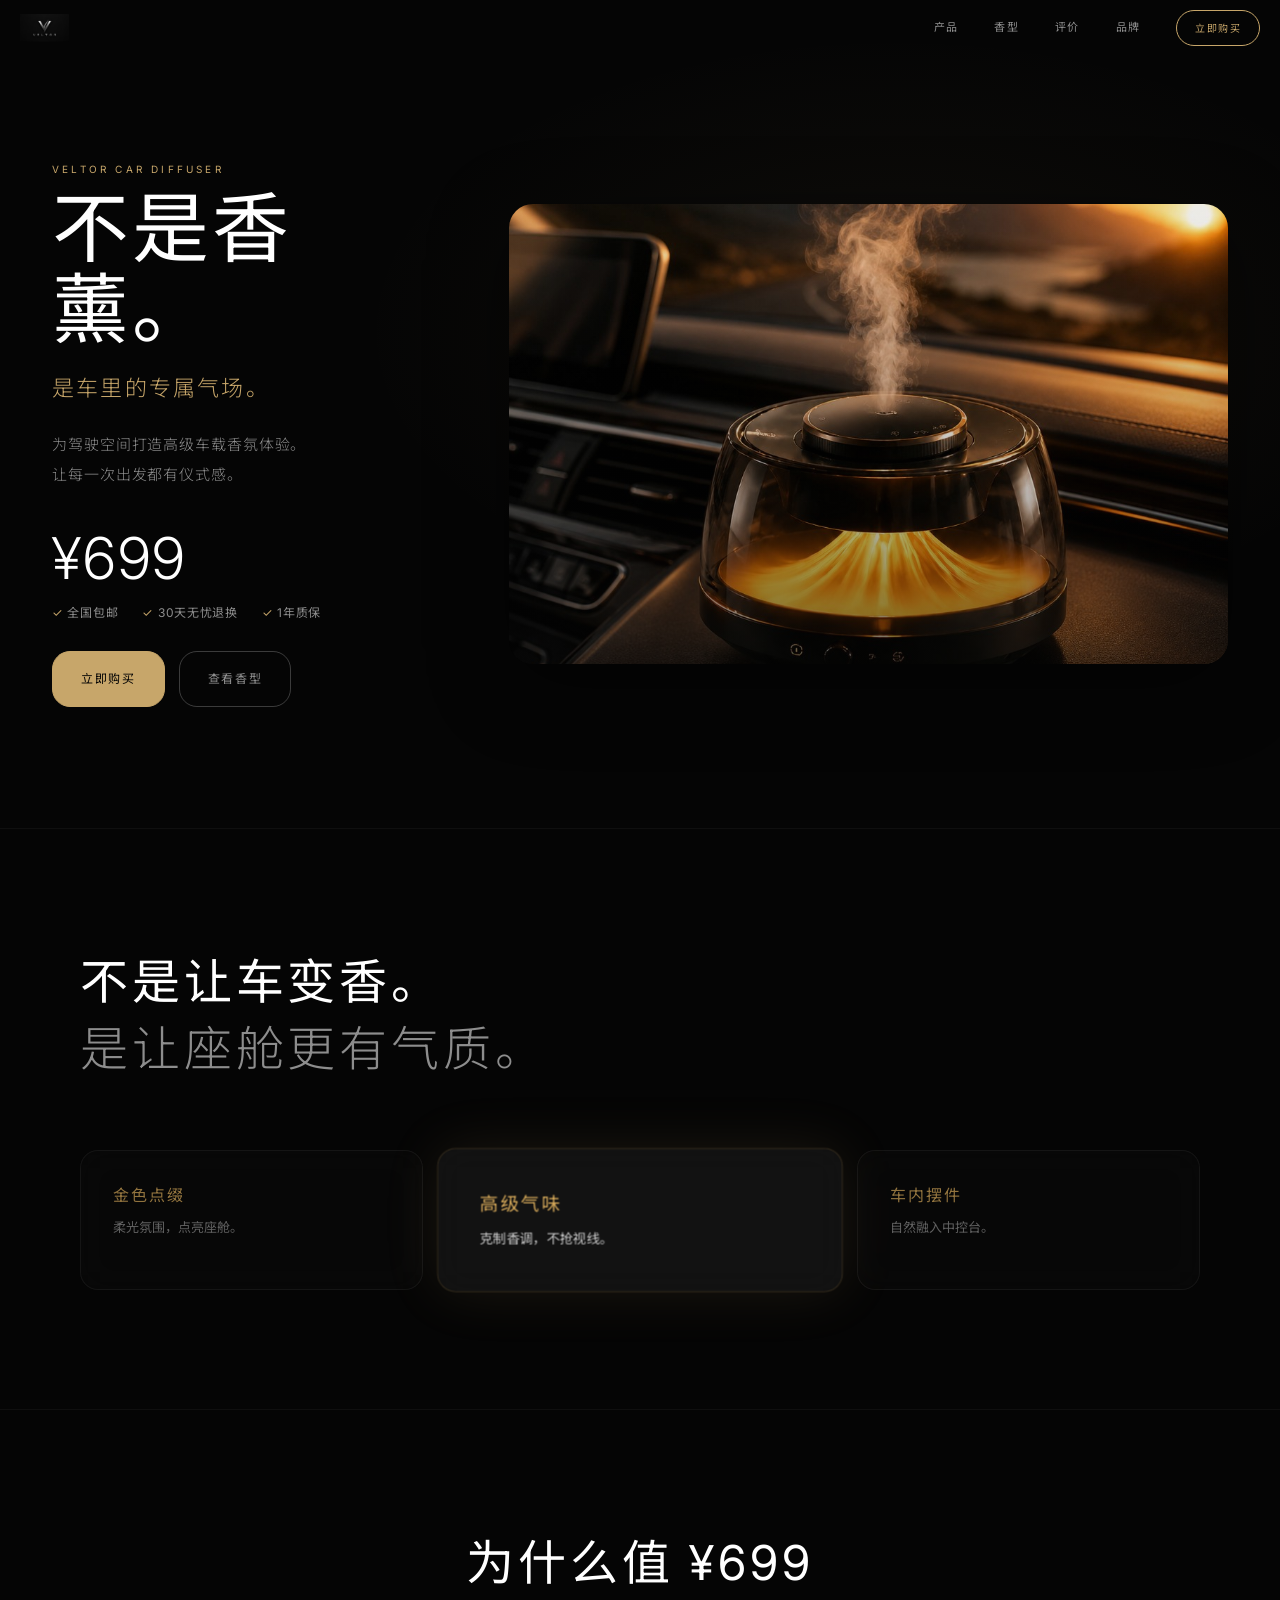
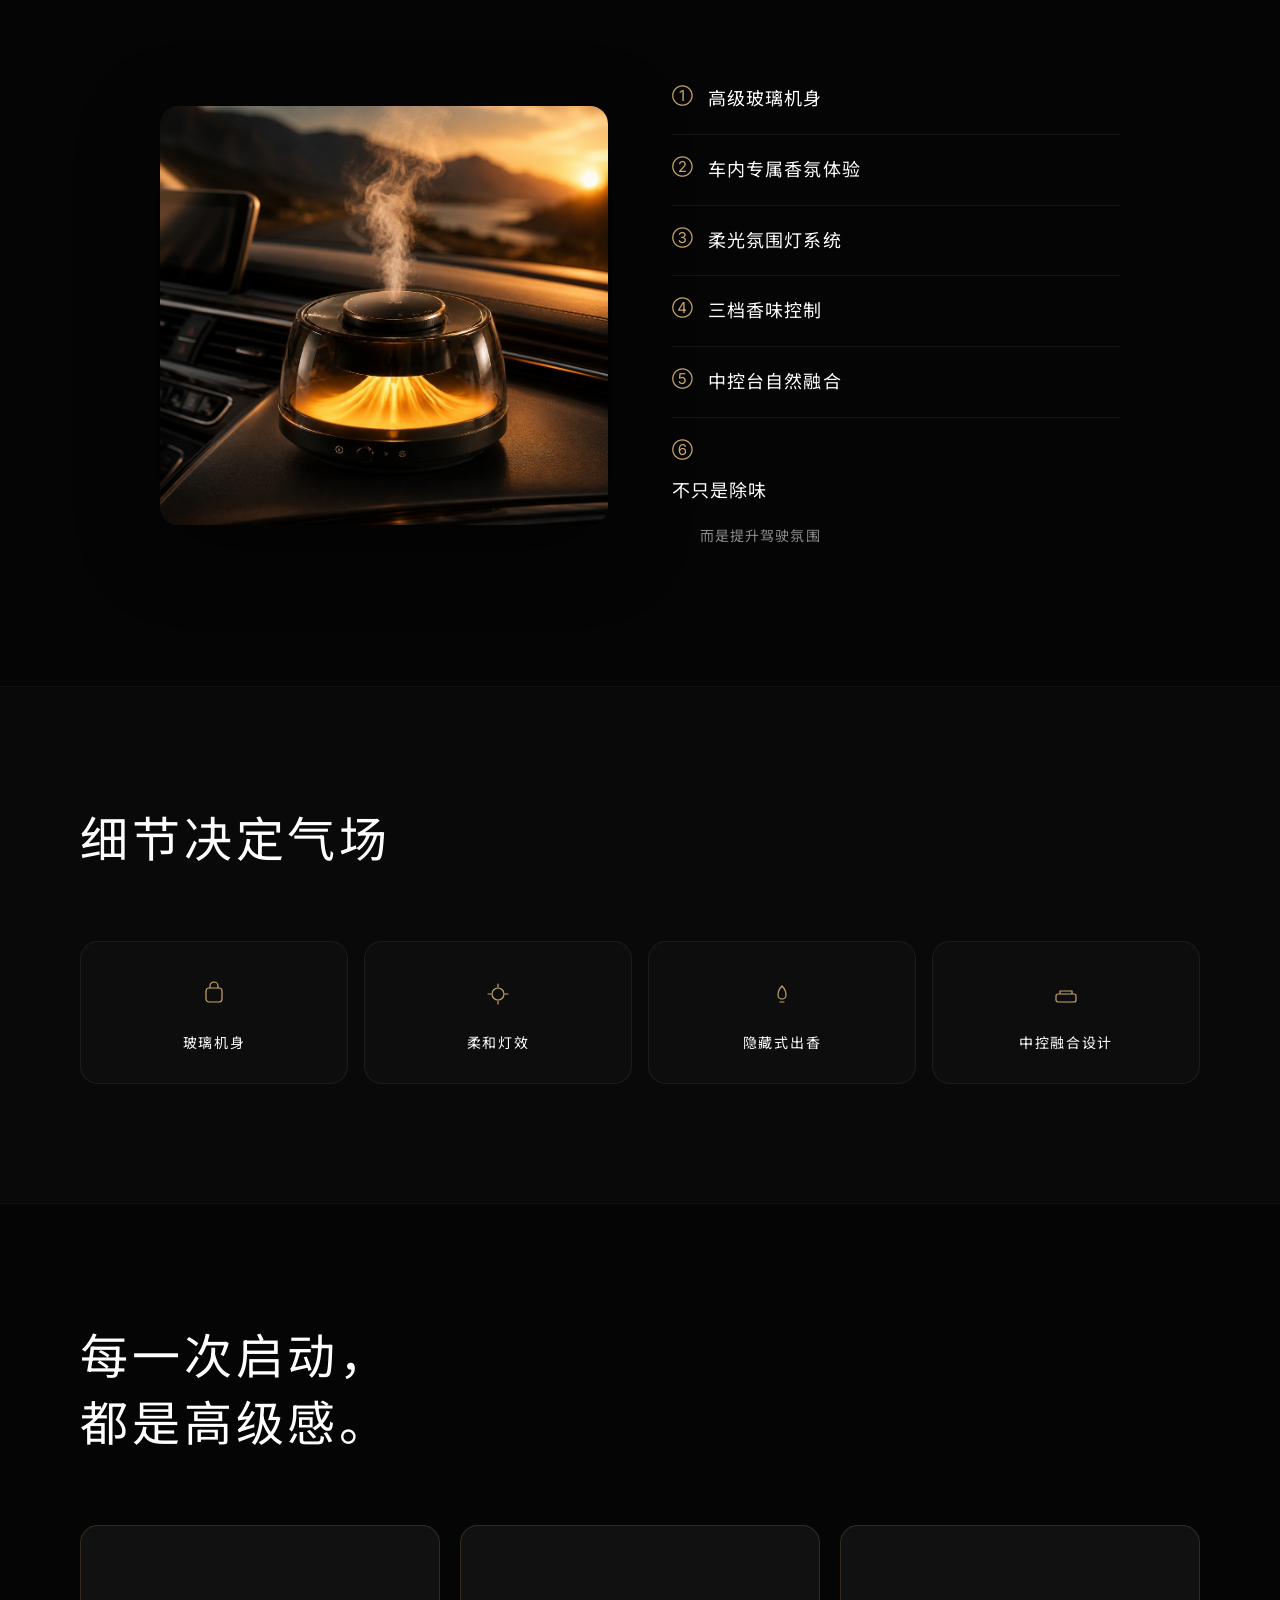
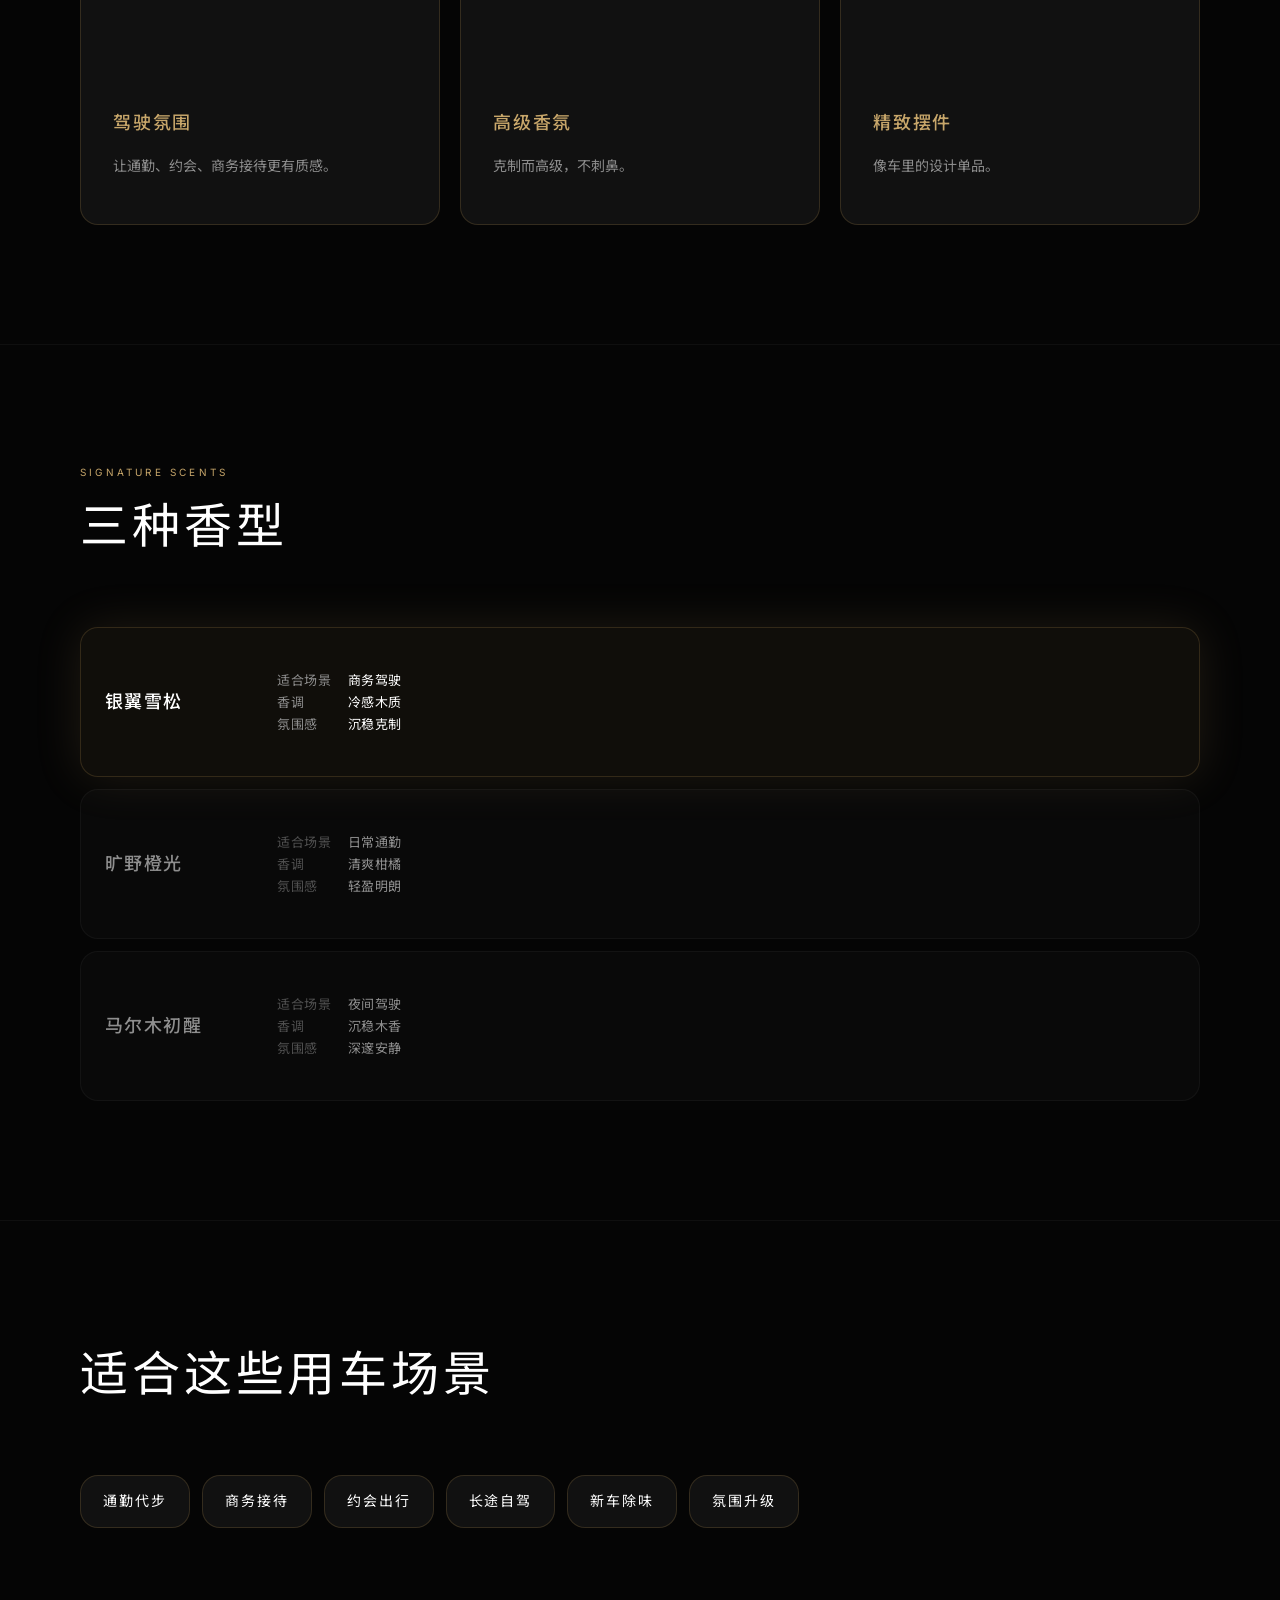
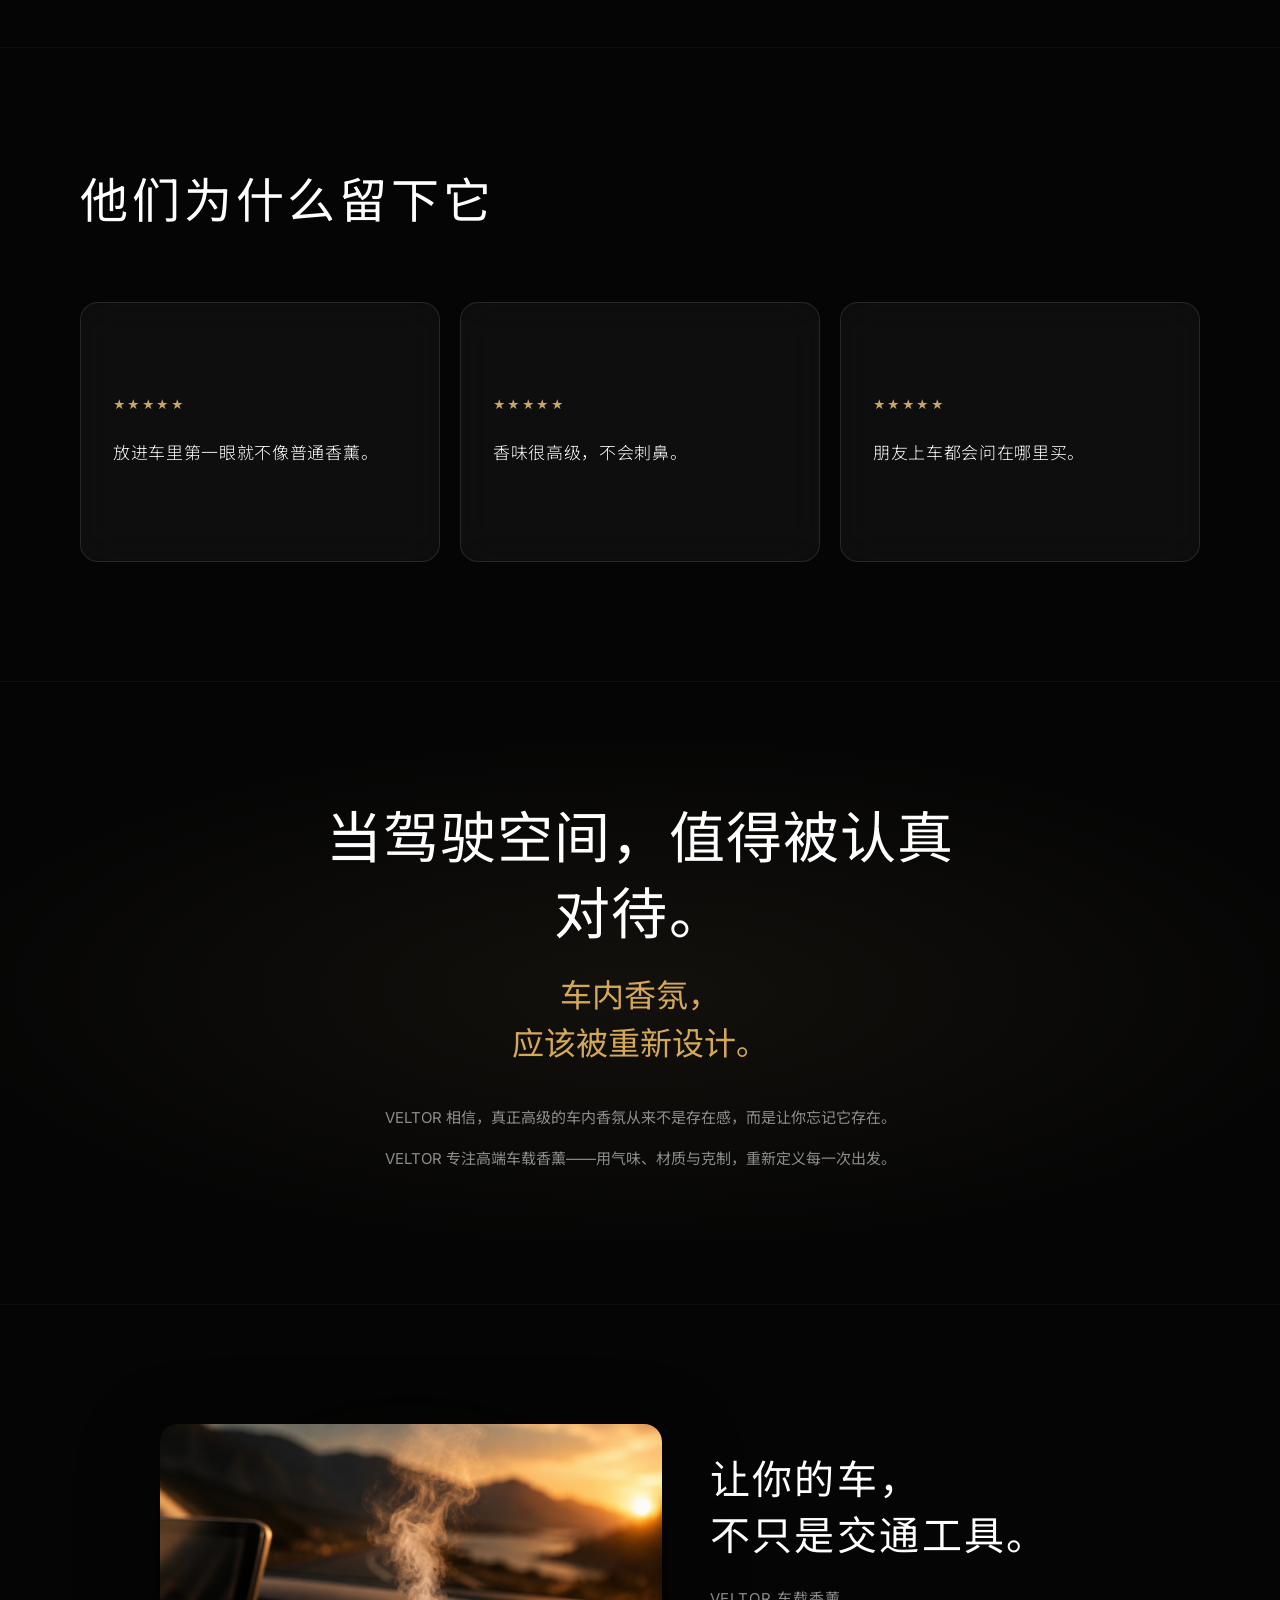
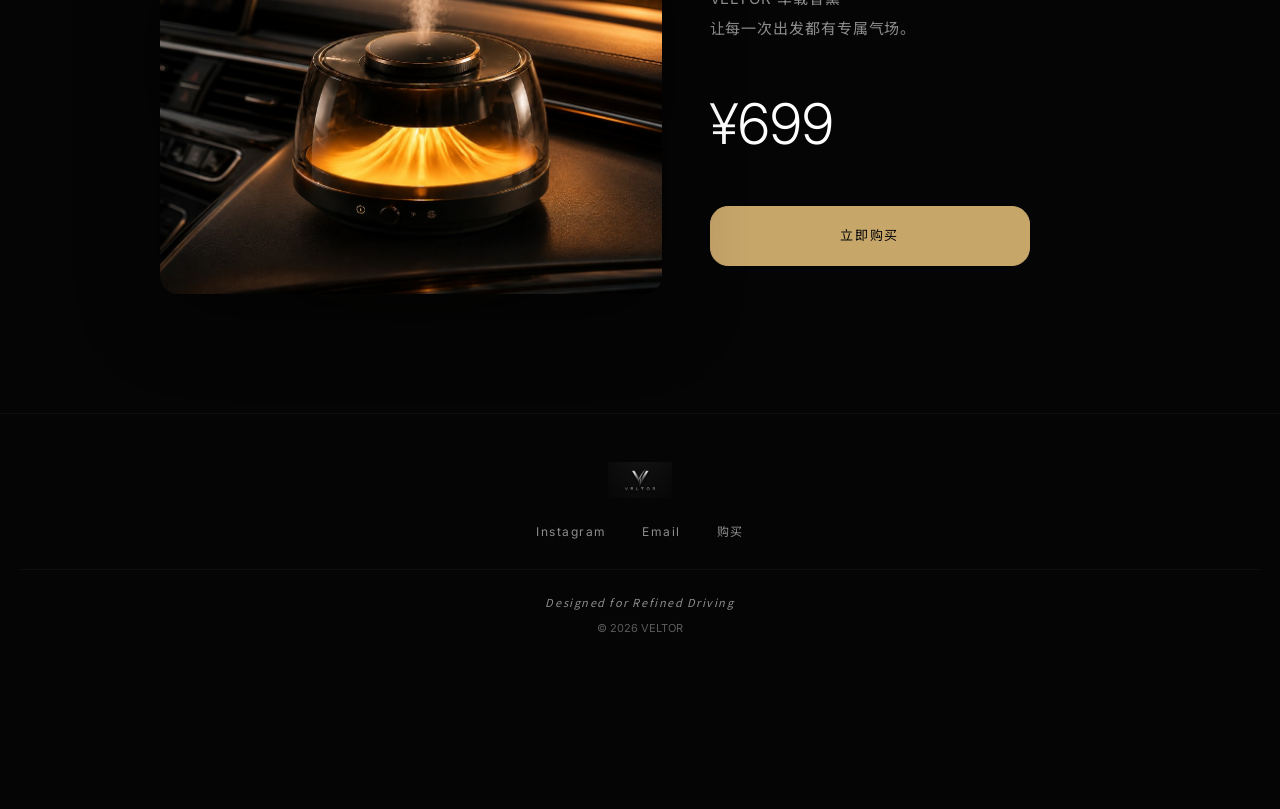
==== commit 27b8cd4f: "Apply final VELTOR brand identity Co-authored-by: Cursor <cursoragent@cursor.com>" ====
--- a/index.html
+++ b/index.html
@@ -16,6 +16,7 @@
       window.veltorPage = function (path) { return base + String(path).replace(/^\//, ''); };
       var isGhPages = p === REPO || p.indexOf(REPO + '/') === 0;
       window.veltorProductImg = isGhPages ? 'images/car-diffuser-hero.png' : 'public/images/car-diffuser-hero.png';
+      window.veltorLogoImg = isGhPages ? 'images/logo-main.png' : 'public/images/logo-main.png';
       var preload = document.createElement('link');
       preload.rel = 'preload';
       preload.as = 'image';
@@ -29,13 +30,14 @@
   <meta property="og:site_name" content="VELTOR">
   <meta property="og:title" content="VELTOR｜高端车载香薰">
   <meta property="og:description" content="VELTOR 高端车载香薰，为驾驶空间打造专属气场。">
-  <meta property="og:image" content="https://suihaoyang320-ctrl.github.io/veltor-site/images/car-diffuser-hero.png">
+  <meta property="og:image" content="https://suihaoyang320-ctrl.github.io/veltor-site/images/logo-main.png">
   <meta property="og:url" content="https://suihaoyang320-ctrl.github.io/veltor-site/">
   <meta property="og:locale" content="zh_CN">
   <meta name="twitter:card" content="summary_large_image">
   <meta name="twitter:title" content="VELTOR｜高端车载香薰">
   <meta name="twitter:description" content="VELTOR 高端车载香薰，为驾驶空间打造专属气场。">
-  <meta name="twitter:image" content="https://suihaoyang320-ctrl.github.io/veltor-site/images/car-diffuser-hero.png">
+  <meta name="twitter:image" content="https://suihaoyang320-ctrl.github.io/veltor-site/images/logo-main.png">
+  <link rel="icon" type="image/png" href="favicon.png">
   <link rel="preconnect" href="https://fonts.googleapis.com">
   <link rel="preconnect" href="https://fonts.gstatic.com" crossorigin>
   <link href="https://fonts.googleapis.com/css2?family=Inter:wght@300;400;500;600&family=Noto+Sans+SC:wght@300;400;500;700&display=swap" rel="stylesheet">
@@ -44,7 +46,15 @@
 <body>
   <header class="nav" id="nav">
     <div class="nav__inner">
-      <a href="#" class="nav__logo anim-logo">VELTOR</a>
+      <a href="#" class="nav__logo anim-logo" aria-label="VELTOR">
+        <img
+          class="nav__logo-img"
+          data-veltor-logo
+          src="public/images/logo-main.png"
+          alt="VELTOR"
+          height="28"
+        >
+      </a>
       <nav class="nav__links">
         <a href="#worth699">产品</a>
         <a href="#details">香型</a>
@@ -308,8 +318,10 @@
   </section>
 
   <footer class="footer">
-    <div class="footer__row">
-      <span class="footer__logo">VELTOR</span>
+    <div class="footer__brand">
+      <a href="#" class="footer__logo-link" aria-label="VELTOR">
+        <img class="footer__logo-img" data-veltor-logo src="public/images/logo-main.png" alt="VELTOR">
+      </a>
       <nav class="footer__nav">
         <a href="https://instagram.com/veltor" target="_blank" rel="noopener noreferrer">Instagram</a>
         <a href="mailto:hello@veltor.com">Email</a>
@@ -317,7 +329,7 @@
       </nav>
     </div>
     <div class="footer__bottom">
-      <p class="footer__tagline">Designed for refined driving.</p>
+      <p class="footer__tagline">Designed for Refined Driving</p>
       <p>&copy; 2026 VELTOR</p>
     </div>
   </footer>
@@ -381,6 +393,7 @@
     </div>
   </div>
 
+  <script src="brand.js"></script>
   <script src="cart.js"></script>
   <script src="script.js"></script>
 </body>
--- a/style.css
+++ b/style.css
@@ -118,9 +118,18 @@
   padding: 0 20px; display: flex; align-items: center; justify-content: space-between;
 }
 .nav__logo {
-  font-size: 0.75rem; font-weight: 500; letter-spacing: 0.35em;
-  color: var(--gold-light); opacity: 0; animation: fadeIn 1s var(--ease) 0.2s forwards;
-}
+  display: inline-flex; align-items: center;
+  opacity: 0; animation: fadeIn 1s var(--ease) 0.2s forwards;
+}
+.nav__logo-img {
+  display: block;
+  height: 28px;
+  width: auto;
+  object-fit: contain;
+  transition: opacity 0.3s var(--ease);
+}
+.nav__logo:hover .nav__logo-img { opacity: 0.9; }
+.nav__logo-img--lg { height: 42px; }
 .nav__links { display: flex; align-items: center; gap: clamp(20px, 3vw, 36px); }
 .nav__links a { font-size: 0.6875rem; letter-spacing: 0.12em; color: var(--text-secondary); transition: var(--t); }
 .nav__links a:hover { color: var(--gold-light); }
@@ -477,14 +486,27 @@
 
 /* Footer */
 .footer { padding: 48px 20px 100px; border-top: 1px solid rgba(255,255,255,0.04); }
-.footer__row { max-width: 1280px; margin: 0 auto 32px; display: flex; justify-content: space-between; align-items: center; gap: 24px; }
-.footer__logo { font-size: 0.75rem; letter-spacing: 0.35em; color: var(--gold-light); }
-.footer__nav { display: flex; gap: clamp(20px, 4vw, 36px); align-items: center; }
+.footer__brand {
+  max-width: 1280px; margin: 0 auto 28px;
+  display: flex; flex-direction: column; align-items: center; gap: 24px;
+  text-align: center;
+}
+.footer__logo-link { display: inline-flex; transition: opacity 0.3s var(--ease); }
+.footer__logo-link:hover { opacity: 0.9; }
+.footer__logo-img {
+  display: block;
+  height: 36px;
+  width: auto;
+  object-fit: contain;
+}
+.footer__nav { display: flex; gap: clamp(20px, 4vw, 36px); align-items: center; justify-content: center; flex-wrap: wrap; }
 .footer__nav a { font-size: 0.75rem; letter-spacing: 0.12em; color: var(--text-secondary); transition: var(--t); }
 .footer__nav a:hover { color: var(--gold-light); }
 .footer__bottom { max-width: 1280px; margin: 0 auto; padding-top: 24px; border-top: 1px solid rgba(255,255,255,0.04); text-align: center; }
 .footer__tagline { font-size: 0.6875rem; letter-spacing: 0.14em; color: var(--text-secondary); margin-bottom: 8px; font-style: italic; }
 .footer__bottom p:last-child { font-size: 0.6875rem; color: rgba(255,255,255,0.35); }
+.footer__row { max-width: 1280px; margin: 0 auto 32px; display: flex; justify-content: space-between; align-items: center; gap: 24px; }
+.footer__logo { font-size: 0.75rem; letter-spacing: 0.35em; color: var(--gold-light); }
 
 /* Mobile bar */
 .mobile-bar {
@@ -651,6 +673,19 @@
   padding: 48px 32px; background: rgba(255,255,255,0.03);
   border: 1px solid var(--border); border-radius: var(--radius);
   box-shadow: var(--shadow);
+}
+.success-page__logo {
+  display: block;
+  height: 48px;
+  width: auto;
+  object-fit: contain;
+  margin: 0 auto 16px;
+}
+.success-page__thanks {
+  font-size: 0.875rem;
+  letter-spacing: 0.14em;
+  color: var(--gold);
+  margin-bottom: 24px;
 }
 .success-page__icon {
   width: 56px; height: 56px; margin: 0 auto 24px; border-radius: 50%;
@@ -717,8 +752,8 @@
 
   .hero__trust { justify-content: center; gap: 10px 16px; }
   .micro-grid { grid-template-columns: repeat(2, 1fr); }
-  .footer__row { flex-direction: column; align-items: center; text-align: center; }
-  .footer__nav { flex-wrap: wrap; justify-content: center; }
+  .footer__brand { gap: 20px; }
+  .footer__logo-img { height: 32px; }
   .footer { padding-bottom: 120px; }
   .mobile-bar { display: flex; }
   body { padding-bottom: 72px; }
